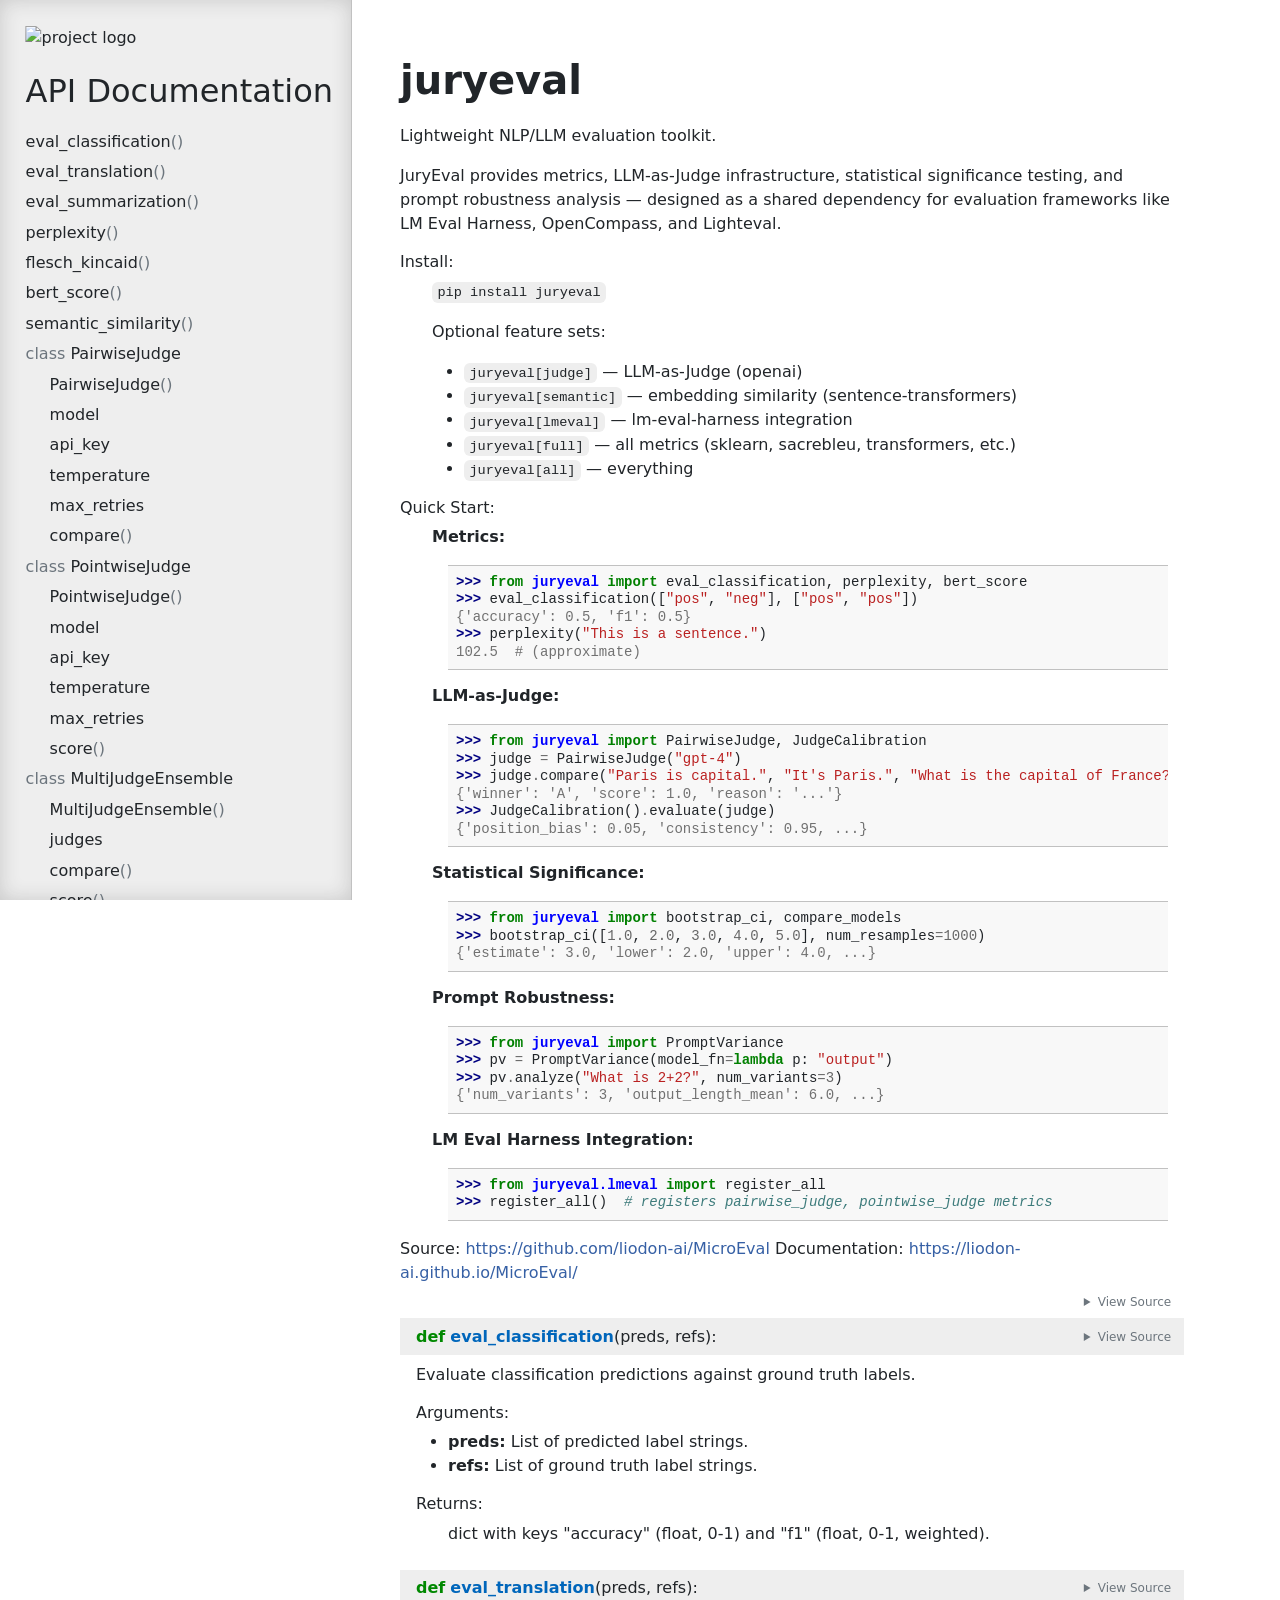
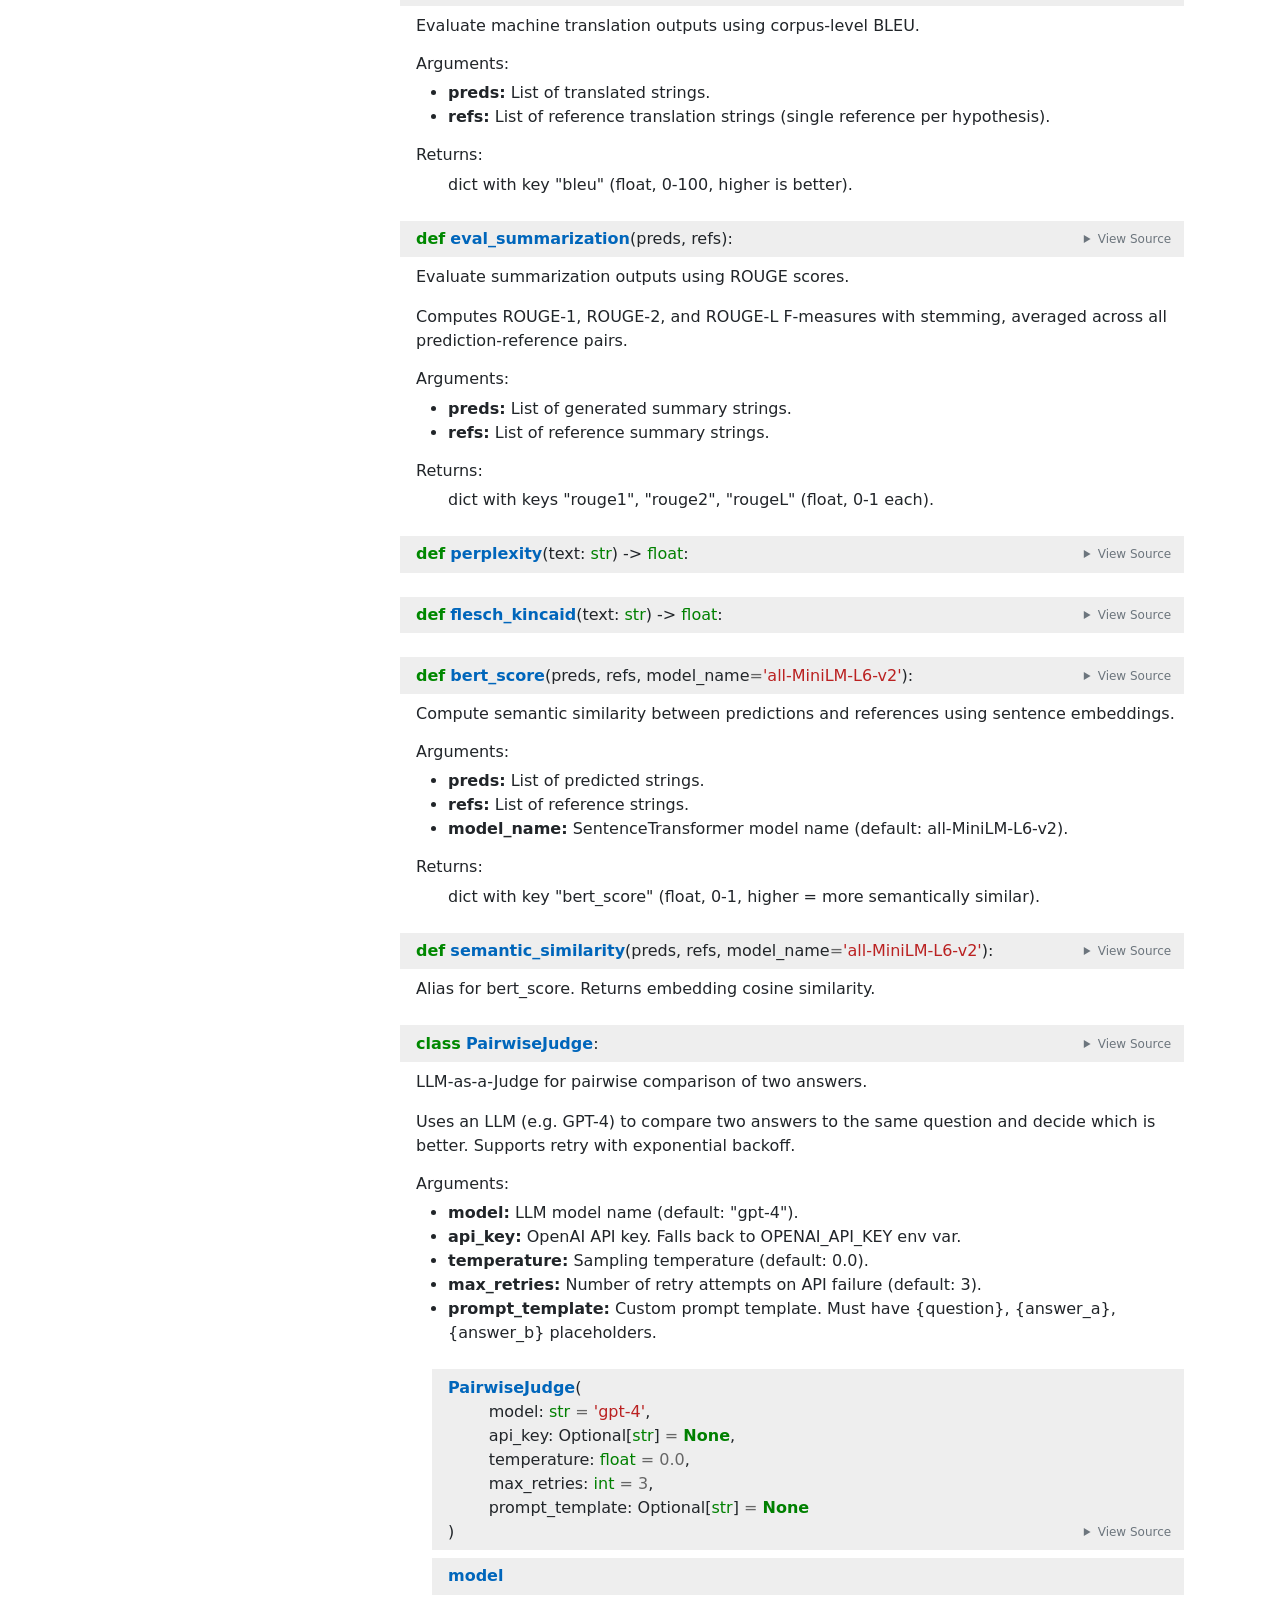
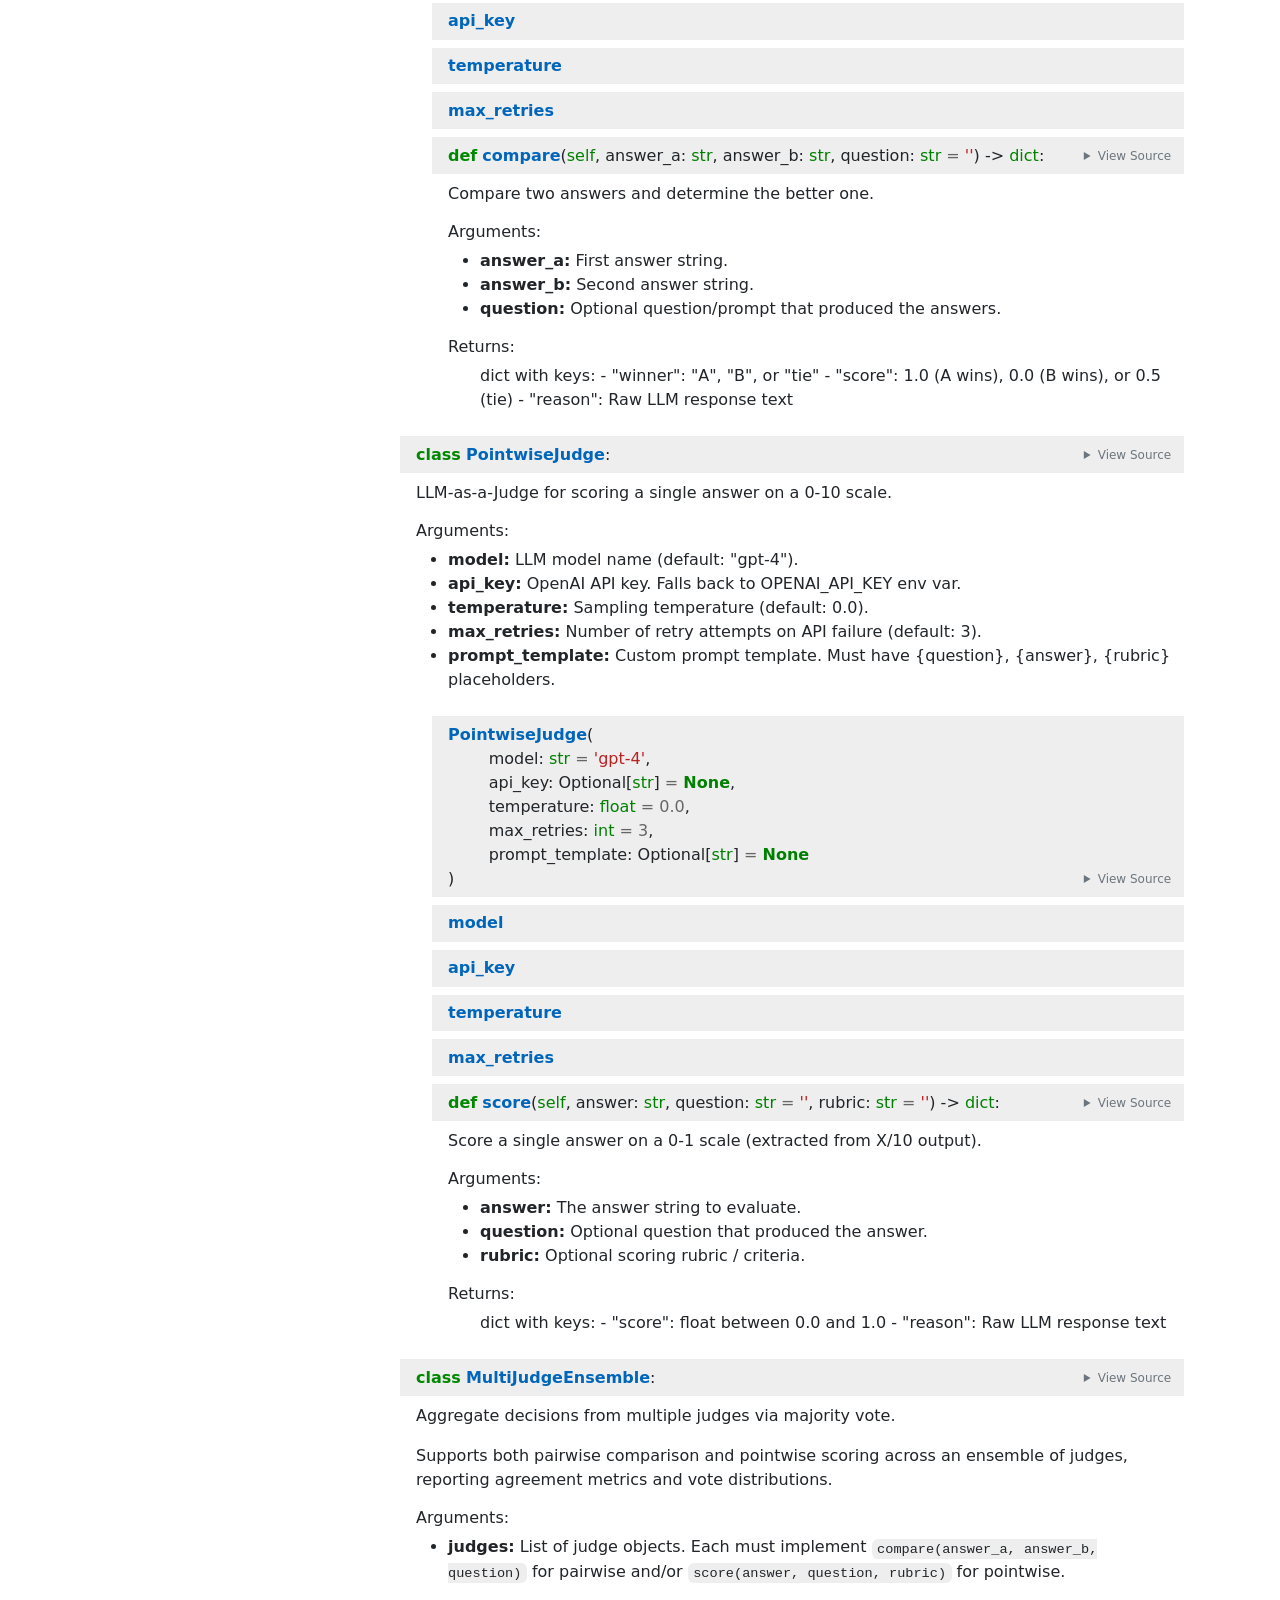
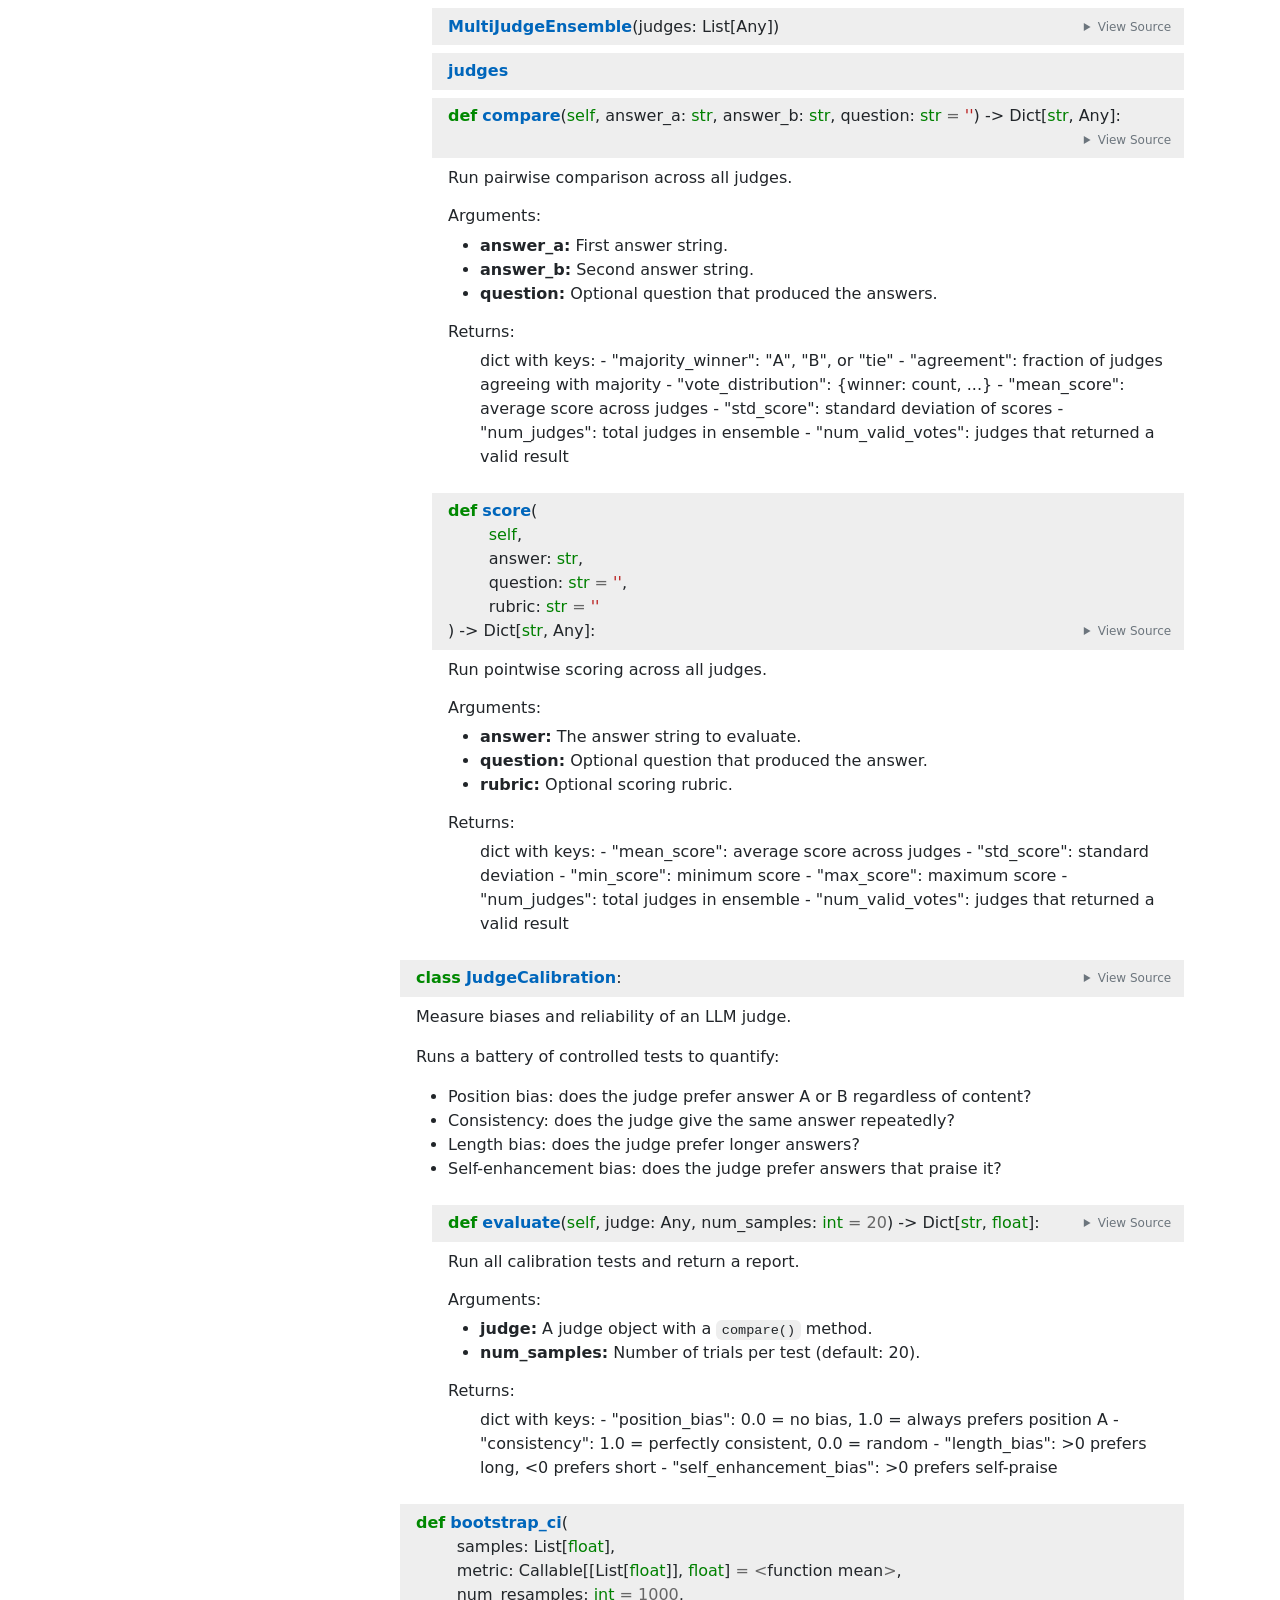
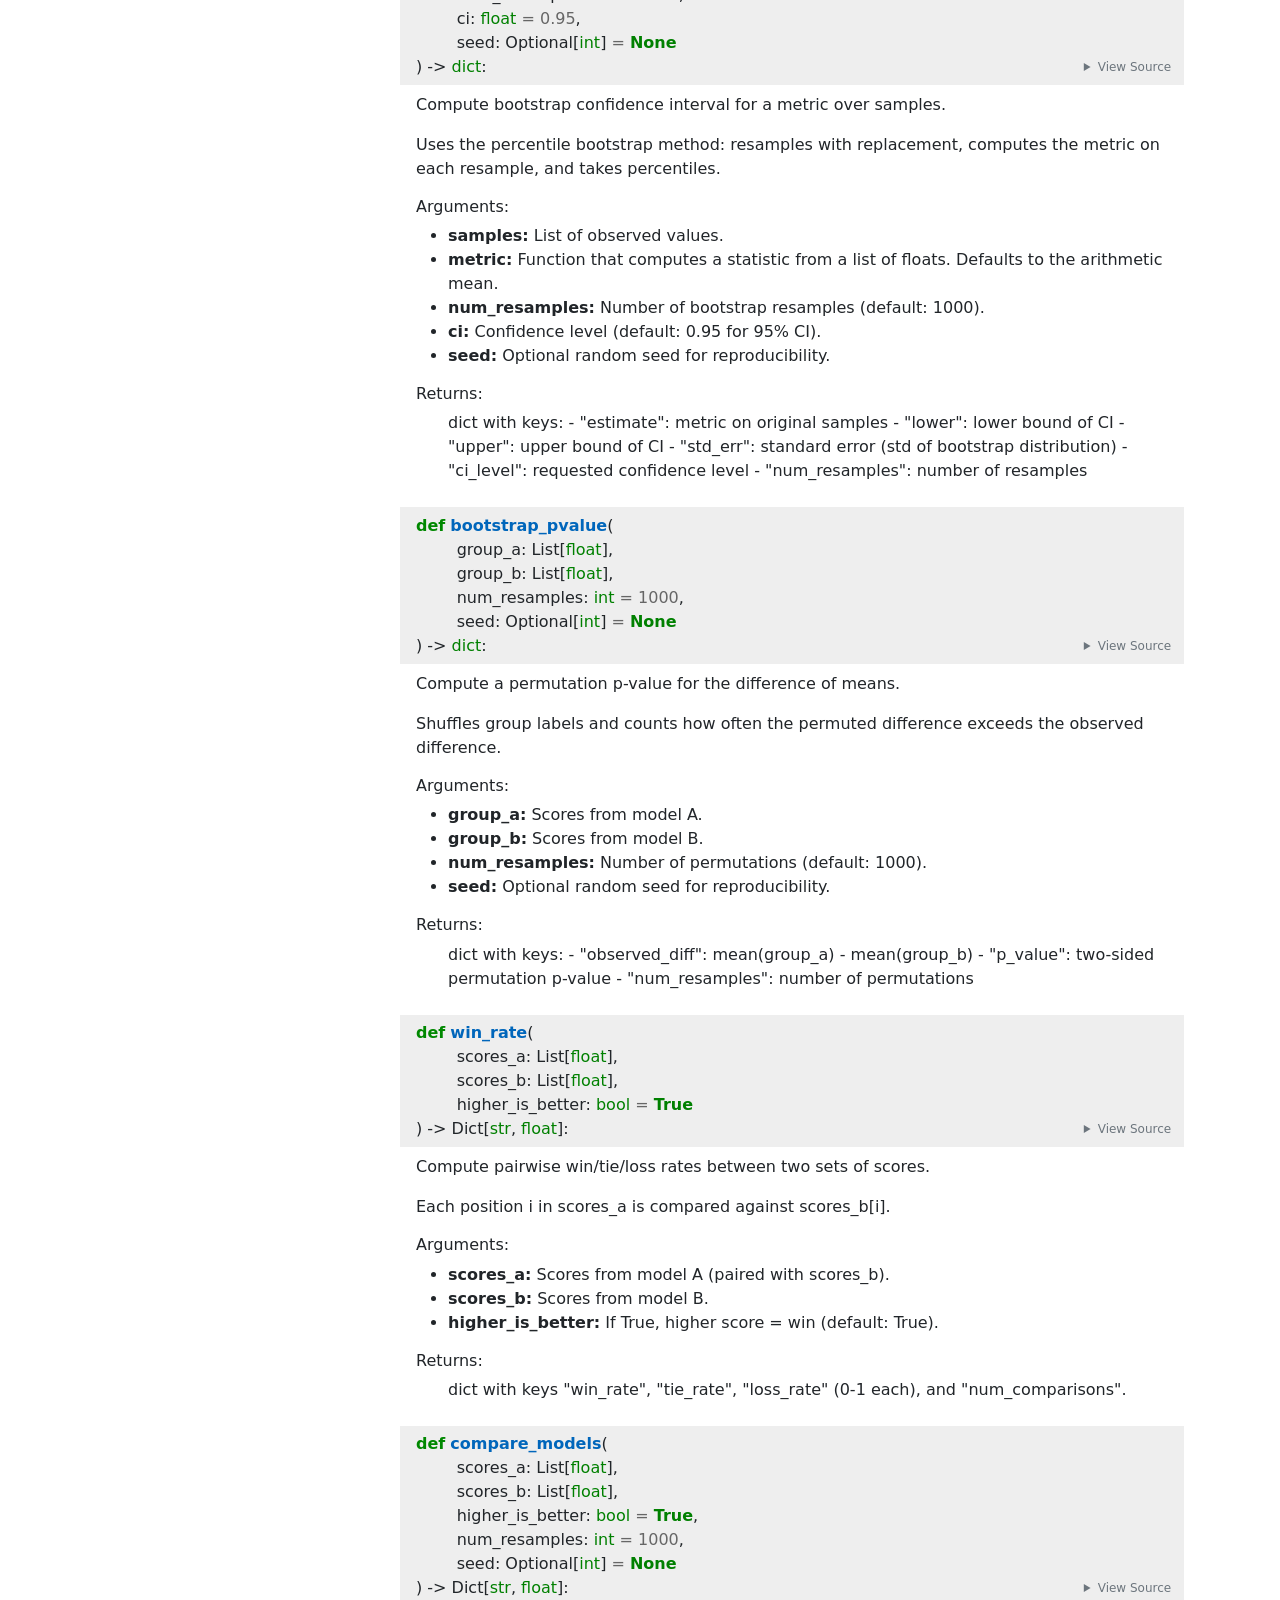
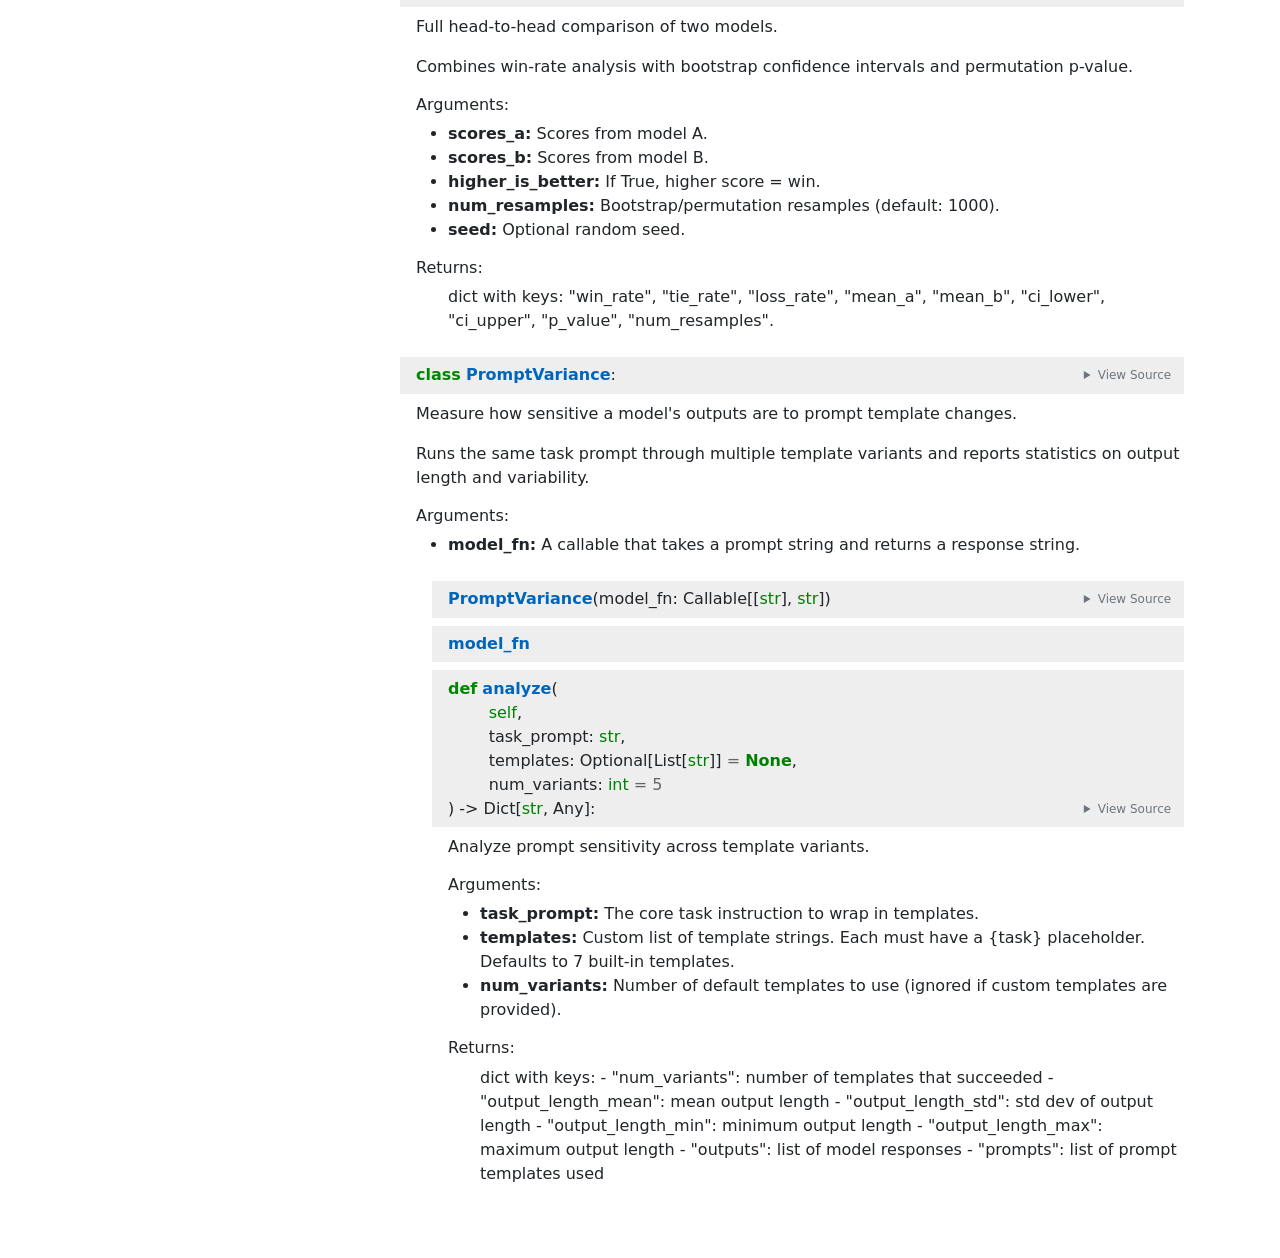
==== docs/juryeval.html @ 833855db "Update juryeval.html" ====
<!doctype html>
<html lang="en">
<head>
    <meta charset="utf-8">
    <meta name="viewport" content="width=device-width, initial-scale=1">
    <meta name="generator" content="pdoc 16.0.0"/>
    <title>juryeval API documentation</title>

    <style>/*! * Bootstrap Reboot v5.0.0 (https://getbootstrap.com/) * Copyright 2011-2021 The Bootstrap Authors * Copyright 2011-2021 Twitter, Inc. * Licensed under MIT (https://github.com/twbs/bootstrap/blob/main/LICENSE) * Forked from Normalize.css, licensed MIT (https://github.com/necolas/normalize.css/blob/master/LICENSE.md) */*,::after,::before{box-sizing:border-box}@media (prefers-reduced-motion:no-preference){:root{scroll-behavior:smooth}}body{margin:0;font-family:system-ui,-apple-system,"Segoe UI",Roboto,"Helvetica Neue",Arial,"Noto Sans","Liberation Sans",sans-serif,"Apple Color Emoji","Segoe UI Emoji","Segoe UI Symbol","Noto Color Emoji";font-size:1rem;font-weight:400;line-height:1.5;color:#212529;background-color:#fff;-webkit-text-size-adjust:100%;-webkit-tap-highlight-color:transparent}hr{margin:1rem 0;color:inherit;background-color:currentColor;border:0;opacity:.25}hr:not([size]){height:1px}h1,h2,h3,h4,h5,h6{margin-top:0;margin-bottom:.5rem;font-weight:500;line-height:1.2}h1{font-size:calc(1.375rem + 1.5vw)}@media (min-width:1200px){h1{font-size:2.5rem}}h2{font-size:calc(1.325rem + .9vw)}@media (min-width:1200px){h2{font-size:2rem}}h3{font-size:calc(1.3rem + .6vw)}@media (min-width:1200px){h3{font-size:1.75rem}}h4{font-size:calc(1.275rem + .3vw)}@media (min-width:1200px){h4{font-size:1.5rem}}h5{font-size:1.25rem}h6{font-size:1rem}p{margin-top:0;margin-bottom:1rem}abbr[data-bs-original-title],abbr[title]{-webkit-text-decoration:underline dotted;text-decoration:underline dotted;cursor:help;-webkit-text-decoration-skip-ink:none;text-decoration-skip-ink:none}address{margin-bottom:1rem;font-style:normal;line-height:inherit}ol,ul{padding-left:2rem}dl,ol,ul{margin-top:0;margin-bottom:1rem}ol ol,ol ul,ul ol,ul ul{margin-bottom:0}dt{font-weight:700}dd{margin-bottom:.5rem;margin-left:0}blockquote{margin:0 0 1rem}b,strong{font-weight:bolder}small{font-size:.875em}mark{padding:.2em;background-color:#fcf8e3}sub,sup{position:relative;font-size:.75em;line-height:0;vertical-align:baseline}sub{bottom:-.25em}sup{top:-.5em}a{color:#0d6efd;text-decoration:underline}a:hover{color:#0a58ca}a:not([href]):not([class]),a:not([href]):not([class]):hover{color:inherit;text-decoration:none}code,kbd,pre,samp{font-family:SFMono-Regular,Menlo,Monaco,Consolas,"Liberation Mono","Courier New",monospace;font-size:1em;direction:ltr;unicode-bidi:bidi-override}pre{display:block;margin-top:0;margin-bottom:1rem;overflow:auto;font-size:.875em}pre code{font-size:inherit;color:inherit;word-break:normal}code{font-size:.875em;color:#d63384;word-wrap:break-word}a>code{color:inherit}kbd{padding:.2rem .4rem;font-size:.875em;color:#fff;background-color:#212529;border-radius:.2rem}kbd kbd{padding:0;font-size:1em;font-weight:700}figure{margin:0 0 1rem}img,svg{vertical-align:middle}table{caption-side:bottom;border-collapse:collapse}caption{padding-top:.5rem;padding-bottom:.5rem;color:#6c757d;text-align:left}th{text-align:inherit;text-align:-webkit-match-parent}tbody,td,tfoot,th,thead,tr{border-color:inherit;border-style:solid;border-width:0}label{display:inline-block}button{border-radius:0}button:focus:not(:focus-visible){outline:0}button,input,optgroup,select,textarea{margin:0;font-family:inherit;font-size:inherit;line-height:inherit}button,select{text-transform:none}[role=button]{cursor:pointer}select{word-wrap:normal}select:disabled{opacity:1}[list]::-webkit-calendar-picker-indicator{display:none}[type=button],[type=reset],[type=submit],button{-webkit-appearance:button}[type=button]:not(:disabled),[type=reset]:not(:disabled),[type=submit]:not(:disabled),button:not(:disabled){cursor:pointer}::-moz-focus-inner{padding:0;border-style:none}textarea{resize:vertical}fieldset{min-width:0;padding:0;margin:0;border:0}legend{float:left;width:100%;padding:0;margin-bottom:.5rem;font-size:calc(1.275rem + .3vw);line-height:inherit}@media (min-width:1200px){legend{font-size:1.5rem}}legend+*{clear:left}::-webkit-datetime-edit-day-field,::-webkit-datetime-edit-fields-wrapper,::-webkit-datetime-edit-hour-field,::-webkit-datetime-edit-minute,::-webkit-datetime-edit-month-field,::-webkit-datetime-edit-text,::-webkit-datetime-edit-year-field{padding:0}::-webkit-inner-spin-button{height:auto}[type=search]{outline-offset:-2px;-webkit-appearance:textfield}::-webkit-search-decoration{-webkit-appearance:none}::-webkit-color-swatch-wrapper{padding:0}::file-selector-button{font:inherit}::-webkit-file-upload-button{font:inherit;-webkit-appearance:button}output{display:inline-block}iframe{border:0}summary{display:list-item;cursor:pointer}progress{vertical-align:baseline}[hidden]{display:none!important}</style>
    <style>/*! syntax-highlighting.css */pre{line-height:125%;}span.linenos{color:inherit; background-color:transparent; padding-left:5px; padding-right:20px;}.pdoc-code .hll{background-color:#ffffcc}.pdoc-code{background:#f8f8f8;}.pdoc-code .c{color:#3D7B7B; font-style:italic}.pdoc-code .err{border:1px solid #FF0000}.pdoc-code .k{color:#008000; font-weight:bold}.pdoc-code .o{color:#666666}.pdoc-code .ch{color:#3D7B7B; font-style:italic}.pdoc-code .cm{color:#3D7B7B; font-style:italic}.pdoc-code .cp{color:#9C6500}.pdoc-code .cpf{color:#3D7B7B; font-style:italic}.pdoc-code .c1{color:#3D7B7B; font-style:italic}.pdoc-code .cs{color:#3D7B7B; font-style:italic}.pdoc-code .gd{color:#A00000}.pdoc-code .ge{font-style:italic}.pdoc-code .gr{color:#E40000}.pdoc-code .gh{color:#000080; font-weight:bold}.pdoc-code .gi{color:#008400}.pdoc-code .go{color:#717171}.pdoc-code .gp{color:#000080; font-weight:bold}.pdoc-code .gs{font-weight:bold}.pdoc-code .gu{color:#800080; font-weight:bold}.pdoc-code .gt{color:#0044DD}.pdoc-code .kc{color:#008000; font-weight:bold}.pdoc-code .kd{color:#008000; font-weight:bold}.pdoc-code .kn{color:#008000; font-weight:bold}.pdoc-code .kp{color:#008000}.pdoc-code .kr{color:#008000; font-weight:bold}.pdoc-code .kt{color:#B00040}.pdoc-code .m{color:#666666}.pdoc-code .s{color:#BA2121}.pdoc-code .na{color:#687822}.pdoc-code .nb{color:#008000}.pdoc-code .nc{color:#0000FF; font-weight:bold}.pdoc-code .no{color:#880000}.pdoc-code .nd{color:#AA22FF}.pdoc-code .ni{color:#717171; font-weight:bold}.pdoc-code .ne{color:#CB3F38; font-weight:bold}.pdoc-code .nf{color:#0000FF}.pdoc-code .nl{color:#767600}.pdoc-code .nn{color:#0000FF; font-weight:bold}.pdoc-code .nt{color:#008000; font-weight:bold}.pdoc-code .nv{color:#19177C}.pdoc-code .ow{color:#AA22FF; font-weight:bold}.pdoc-code .w{color:#bbbbbb}.pdoc-code .mb{color:#666666}.pdoc-code .mf{color:#666666}.pdoc-code .mh{color:#666666}.pdoc-code .mi{color:#666666}.pdoc-code .mo{color:#666666}.pdoc-code .sa{color:#BA2121}.pdoc-code .sb{color:#BA2121}.pdoc-code .sc{color:#BA2121}.pdoc-code .dl{color:#BA2121}.pdoc-code .sd{color:#BA2121; font-style:italic}.pdoc-code .s2{color:#BA2121}.pdoc-code .se{color:#AA5D1F; font-weight:bold}.pdoc-code .sh{color:#BA2121}.pdoc-code .si{color:#A45A77; font-weight:bold}.pdoc-code .sx{color:#008000}.pdoc-code .sr{color:#A45A77}.pdoc-code .s1{color:#BA2121}.pdoc-code .ss{color:#19177C}.pdoc-code .bp{color:#008000}.pdoc-code .fm{color:#0000FF}.pdoc-code .vc{color:#19177C}.pdoc-code .vg{color:#19177C}.pdoc-code .vi{color:#19177C}.pdoc-code .vm{color:#19177C}.pdoc-code .il{color:#666666}</style>
    <style>/*! theme.css */:root{--pdoc-background:#fff;}.pdoc{--text:#212529;--muted:#6c757d;--link:#3660a5;--link-hover:#1659c5;--code:#f8f8f8;--active:#fff598;--accent:#eee;--accent2:#c1c1c1;--nav-hover:rgba(255, 255, 255, 0.5);--name:#0066BB;--def:#008800;--annotation:#007020;}</style>
    <style>/*! layout.css */html, body{width:100%;height:100%;}html, main{scroll-behavior:smooth;}body{background-color:var(--pdoc-background);}@media (max-width:769px){#navtoggle{cursor:pointer;position:absolute;width:50px;height:40px;top:1rem;right:1rem;border-color:var(--text);color:var(--text);display:flex;opacity:0.8;z-index:999;}#navtoggle:hover{opacity:1;}#togglestate + div{display:none;}#togglestate:checked + div{display:inherit;}main, header{padding:2rem 3vw;}header + main{margin-top:-3rem;}.git-button{display:none !important;}nav input[type="search"]{max-width:77%;}nav input[type="search"]:first-child{margin-top:-6px;}nav input[type="search"]:valid ~ *{display:none !important;}}@media (min-width:770px){:root{--sidebar-width:clamp(12.5rem, 28vw, 22rem);}nav{position:fixed;overflow:auto;height:100vh;width:var(--sidebar-width);}main, header{padding:3rem 2rem 3rem calc(var(--sidebar-width) + 3rem);width:calc(54rem + var(--sidebar-width));max-width:100%;}header + main{margin-top:-4rem;}#navtoggle{display:none;}}#togglestate{position:absolute;height:0;opacity:0;}nav.pdoc{--pad:clamp(0.5rem, 2vw, 1.75rem);--indent:1.5rem;background-color:var(--accent);border-right:1px solid var(--accent2);box-shadow:0 0 20px rgba(50, 50, 50, .2) inset;padding:0 0 0 var(--pad);overflow-wrap:anywhere;scrollbar-width:thin; scrollbar-color:var(--accent2) transparent; z-index:1}nav.pdoc::-webkit-scrollbar{width:.4rem; }nav.pdoc::-webkit-scrollbar-thumb{background-color:var(--accent2); }nav.pdoc > div{padding:var(--pad) 0;}nav.pdoc .module-list-button{display:inline-flex;align-items:center;color:var(--text);border-color:var(--muted);margin-bottom:1rem;}nav.pdoc .module-list-button:hover{border-color:var(--text);}nav.pdoc input[type=search]{display:block;outline-offset:0;width:calc(100% - var(--pad));}nav.pdoc .logo{max-width:calc(100% - var(--pad));max-height:35vh;display:block;margin:0 auto 1rem;transform:translate(calc(-.5 * var(--pad)), 0);}nav.pdoc ul{list-style:none;padding-left:0;}nav.pdoc > div > ul{margin-left:calc(0px - var(--pad));}nav.pdoc li a{padding:.2rem 0 .2rem calc(var(--pad) + var(--indent));}nav.pdoc > div > ul > li > a{padding-left:var(--pad);}nav.pdoc li{transition:all 100ms;}nav.pdoc li:hover{background-color:var(--nav-hover);}nav.pdoc a, nav.pdoc a:hover{color:var(--text);}nav.pdoc a{display:block;}nav.pdoc > h2:first-of-type{margin-top:1.5rem;}nav.pdoc .class:before{content:"class ";color:var(--muted);}nav.pdoc .function:after{content:"()";color:var(--muted);}nav.pdoc footer:before{content:"";display:block;width:calc(100% - var(--pad));border-top:solid var(--accent2) 1px;margin-top:1.5rem;padding-top:.5rem;}nav.pdoc footer{font-size:small;}</style>
    <style>/*! content.css */.pdoc{color:var(--text);box-sizing:border-box;line-height:1.5;background:none;}.pdoc .pdoc-button{cursor:pointer;display:inline-block;border:solid black 1px;border-radius:2px;font-size:.75rem;padding:calc(0.5em - 1px) 1em;transition:100ms all;}.pdoc .alert{padding:1rem 1rem 1rem calc(1.5rem + 24px);border:1px solid transparent;border-radius:.25rem;background-repeat:no-repeat;background-position:.75rem center;margin-bottom:1rem;}.pdoc .alert > em{display:none;}.pdoc .alert > *:last-child{margin-bottom:0;}.pdoc .alert.note{color:#084298;background-color:#cfe2ff;border-color:#b6d4fe;background-image:url("data:image/svg+xml,%3Csvg%20xmlns%3D%22http%3A//www.w3.org/2000/svg%22%20width%3D%2224%22%20height%3D%2224%22%20fill%3D%22%23084298%22%20viewBox%3D%220%200%2016%2016%22%3E%3Cpath%20d%3D%22M8%2016A8%208%200%201%200%208%200a8%208%200%200%200%200%2016zm.93-9.412-1%204.705c-.07.34.029.533.304.533.194%200%20.487-.07.686-.246l-.088.416c-.287.346-.92.598-1.465.598-.703%200-1.002-.422-.808-1.319l.738-3.468c.064-.293.006-.399-.287-.47l-.451-.081.082-.381%202.29-.287zM8%205.5a1%201%200%201%201%200-2%201%201%200%200%201%200%202z%22/%3E%3C/svg%3E");}.pdoc .alert.tip{color:#0a3622;background-color:#d1e7dd;border-color:#a3cfbb;background-image:url("data:image/svg+xml,%3Csvg%20xmlns%3D%22http%3A//www.w3.org/2000/svg%22%20width%3D%2224%22%20height%3D%2224%22%20fill%3D%22%230a3622%22%20viewBox%3D%220%200%2016%2016%22%3E%3Cpath%20d%3D%22M2%206a6%206%200%201%201%2010.174%204.31c-.203.196-.359.4-.453.619l-.762%201.769A.5.5%200%200%201%2010.5%2013a.5.5%200%200%201%200%201%20.5.5%200%200%201%200%201l-.224.447a1%201%200%200%201-.894.553H6.618a1%201%200%200%201-.894-.553L5.5%2015a.5.5%200%200%201%200-1%20.5.5%200%200%201%200-1%20.5.5%200%200%201-.46-.302l-.761-1.77a2%202%200%200%200-.453-.618A5.98%205.98%200%200%201%202%206m6-5a5%205%200%200%200-3.479%208.592c.263.254.514.564.676.941L5.83%2012h4.342l.632-1.467c.162-.377.413-.687.676-.941A5%205%200%200%200%208%201%22/%3E%3C/svg%3E");}.pdoc .alert.important{color:#055160;background-color:#cff4fc;border-color:#9eeaf9;background-image:url("data:image/svg+xml,%3Csvg%20xmlns%3D%22http%3A//www.w3.org/2000/svg%22%20width%3D%2224%22%20height%3D%2224%22%20fill%3D%22%23055160%22%20viewBox%3D%220%200%2016%2016%22%3E%3Cpath%20d%3D%22M2%200a2%202%200%200%200-2%202v12a2%202%200%200%200%202%202h12a2%202%200%200%200%202-2V2a2%202%200%200%200-2-2zm6%204c.535%200%20.954.462.9.995l-.35%203.507a.552.552%200%200%201-1.1%200L7.1%204.995A.905.905%200%200%201%208%204m.002%206a1%201%200%201%201%200%202%201%201%200%200%201%200-2%22/%3E%3C/svg%3E");}.pdoc .alert.warning{color:#664d03;background-color:#fff3cd;border-color:#ffecb5;background-image:url("data:image/svg+xml,%3Csvg%20xmlns%3D%22http%3A//www.w3.org/2000/svg%22%20width%3D%2224%22%20height%3D%2224%22%20fill%3D%22%23664d03%22%20viewBox%3D%220%200%2016%2016%22%3E%3Cpath%20d%3D%22M8.982%201.566a1.13%201.13%200%200%200-1.96%200L.165%2013.233c-.457.778.091%201.767.98%201.767h13.713c.889%200%201.438-.99.98-1.767L8.982%201.566zM8%205c.535%200%20.954.462.9.995l-.35%203.507a.552.552%200%200%201-1.1%200L7.1%205.995A.905.905%200%200%201%208%205zm.002%206a1%201%200%201%201%200%202%201%201%200%200%201%200-2z%22/%3E%3C/svg%3E");}.pdoc .alert.caution{color:#842029;background-color:#f8d7da;border-color:#f5c2c7;background-image:url("data:image/svg+xml,%3Csvg%20xmlns%3D%22http%3A//www.w3.org/2000/svg%22%20width%3D%2224%22%20height%3D%2224%22%20fill%3D%22%23842029%22%20viewBox%3D%220%200%2016%2016%22%3E%3Cpath%20d%3D%22M11.46.146A.5.5%200%200%200%2011.107%200H4.893a.5.5%200%200%200-.353.146L.146%204.54A.5.5%200%200%200%200%204.893v6.214a.5.5%200%200%200%20.146.353l4.394%204.394a.5.5%200%200%200%20.353.146h6.214a.5.5%200%200%200%20.353-.146l4.394-4.394a.5.5%200%200%200%20.146-.353V4.893a.5.5%200%200%200-.146-.353zM8%204c.535%200%20.954.462.9.995l-.35%203.507a.552.552%200%200%201-1.1%200L7.1%204.995A.905.905%200%200%201%208%204m.002%206a1%201%200%201%201%200%202%201%201%200%200%201%200-2%22/%3E%3C/svg%3E");}.pdoc .alert.danger{color:#842029;background-color:#f8d7da;border-color:#f5c2c7;background-image:url("data:image/svg+xml,%3Csvg%20xmlns%3D%22http%3A//www.w3.org/2000/svg%22%20width%3D%2224%22%20height%3D%2224%22%20fill%3D%22%23842029%22%20viewBox%3D%220%200%2016%2016%22%3E%3Cpath%20d%3D%22M5.52.359A.5.5%200%200%201%206%200h4a.5.5%200%200%201%20.474.658L8.694%206H12.5a.5.5%200%200%201%20.395.807l-7%209a.5.5%200%200%201-.873-.454L6.823%209.5H3.5a.5.5%200%200%201-.48-.641l2.5-8.5z%22/%3E%3C/svg%3E");}.pdoc .visually-hidden{position:absolute !important;width:1px !important;height:1px !important;padding:0 !important;margin:-1px !important;overflow:hidden !important;clip:rect(0, 0, 0, 0) !important;white-space:nowrap !important;border:0 !important;}.pdoc h1, .pdoc h2, .pdoc h3{font-weight:300;margin:.3em 0;padding:.2em 0;}.pdoc > section:not(.module-info) h1{font-size:1.5rem;font-weight:500;}.pdoc > section:not(.module-info) h2{font-size:1.4rem;font-weight:500;}.pdoc > section:not(.module-info) h3{font-size:1.3rem;font-weight:500;}.pdoc > section:not(.module-info) h4{font-size:1.2rem;}.pdoc > section:not(.module-info) h5{font-size:1.1rem;}.pdoc a{text-decoration:none;color:var(--link);}.pdoc a:hover{color:var(--link-hover);}.pdoc blockquote{margin-left:2rem;}.pdoc pre{border-top:1px solid var(--accent2);border-bottom:1px solid var(--accent2);margin-top:0;margin-bottom:1em;padding:.5rem 0 .5rem .5rem;overflow-x:auto;background-color:var(--code);}.pdoc code{color:var(--text);padding:.2em .4em;margin:0;font-size:85%;background-color:var(--accent);border-radius:6px;}.pdoc a > code{color:inherit;}.pdoc pre > code{display:inline-block;font-size:inherit;background:none;border:none;padding:0;}.pdoc > section:not(.module-info){margin-bottom:1.5rem;}.pdoc .modulename{margin-top:0;font-weight:bold;}.pdoc .modulename a{color:var(--link);transition:100ms all;}.pdoc .git-button{float:right;border:solid var(--link) 1px;}.pdoc .git-button:hover{background-color:var(--link);color:var(--pdoc-background);}.view-source-toggle-state,.view-source-toggle-state ~ .pdoc-code{display:none;}.view-source-toggle-state:checked ~ .pdoc-code{display:block;}.view-source-button{display:inline-block;float:right;font-size:.75rem;line-height:1.5rem;color:var(--muted);padding:0 .4rem 0 1.3rem;cursor:pointer;text-indent:-2px;}.view-source-button > span{visibility:hidden;}.module-info .view-source-button{float:none;display:flex;justify-content:flex-end;margin:-1.2rem .4rem -.2rem 0;}.view-source-button::before{position:absolute;content:"View Source";display:list-item;list-style-type:disclosure-closed;}.view-source-toggle-state:checked ~ .attr .view-source-button::before,.view-source-toggle-state:checked ~ .view-source-button::before{list-style-type:disclosure-open;}.pdoc .docstring{margin-bottom:1.5rem;}.pdoc section:not(.module-info) .docstring{margin-left:clamp(0rem, 5vw - 2rem, 1rem);}.pdoc .docstring .pdoc-code{margin-left:1em;margin-right:1em;}.pdoc h1:target,.pdoc h2:target,.pdoc h3:target,.pdoc h4:target,.pdoc h5:target,.pdoc h6:target,.pdoc .pdoc-code > pre > span:target{background-color:var(--active);box-shadow:-1rem 0 0 0 var(--active);}.pdoc .pdoc-code > pre > span:target{display:block;}.pdoc div:target > .attr,.pdoc section:target > .attr,.pdoc dd:target > a{background-color:var(--active);}.pdoc *{scroll-margin:2rem;}.pdoc .pdoc-code .linenos{user-select:none;}.pdoc .attr:hover{filter:contrast(0.95);}.pdoc section, .pdoc .classattr{position:relative;}.pdoc .headerlink{--width:clamp(1rem, 3vw, 2rem);position:absolute;top:0;left:calc(0rem - var(--width));transition:all 100ms ease-in-out;opacity:0;}.pdoc .headerlink::before{content:"#";display:block;text-align:center;width:var(--width);height:2.3rem;line-height:2.3rem;font-size:1.5rem;}.pdoc .attr:hover ~ .headerlink,.pdoc *:target > .headerlink,.pdoc .headerlink:hover{opacity:1;}.pdoc .attr{display:block;margin:.5rem 0 .5rem;padding:.4rem .4rem .4rem 1rem;background-color:var(--accent);overflow-x:auto;}.pdoc .classattr{margin-left:2rem;}.pdoc .decorator-deprecated{color:#842029;}.pdoc .decorator-deprecated ~ span{filter:grayscale(1) opacity(0.8);}.pdoc .name{color:var(--name);font-weight:bold;}.pdoc .def{color:var(--def);font-weight:bold;}.pdoc .signature{background-color:transparent;}.pdoc .param, .pdoc .return-annotation{white-space:pre;}.pdoc .signature.multiline .param{display:block;}.pdoc .signature.condensed .param{display:inline-block;}.pdoc .annotation{color:var(--annotation);}.pdoc .view-value-toggle-state,.pdoc .view-value-toggle-state ~ .default_value{display:none;}.pdoc .view-value-toggle-state:checked ~ .default_value{display:inherit;}.pdoc .view-value-button{font-size:.5rem;vertical-align:middle;border-style:dashed;margin-top:-0.1rem;}.pdoc .view-value-button:hover{background:white;}.pdoc .view-value-button::before{content:"show";text-align:center;width:2.2em;display:inline-block;}.pdoc .view-value-toggle-state:checked ~ .view-value-button::before{content:"hide";}.pdoc .inherited{margin-left:2rem;}.pdoc .inherited dt{font-weight:700;}.pdoc .inherited dt, .pdoc .inherited dd{display:inline;margin-left:0;margin-bottom:.5rem;}.pdoc .inherited dd:not(:last-child):after{content:", ";}.pdoc .inherited .class:before{content:"class ";}.pdoc .inherited .function a:after{content:"()";}.pdoc .search-result .docstring{overflow:auto;max-height:25vh;}.pdoc .search-result.focused > .attr{background-color:var(--active);}.pdoc .attribution{margin-top:2rem;display:block;opacity:0.5;transition:all 200ms;filter:grayscale(100%);}.pdoc .attribution:hover{opacity:1;filter:grayscale(0%);}.pdoc .attribution img{margin-left:5px;height:27px;vertical-align:bottom;width:50px;transition:all 200ms;}.pdoc table{display:block;width:max-content;max-width:100%;overflow:auto;margin-bottom:1rem;}.pdoc table th{font-weight:600;}.pdoc table th, .pdoc table td{padding:6px 13px;border:1px solid var(--accent2);}</style>
    <style>/*! custom.css */</style></head>
<body>
    <nav class="pdoc">
        <label id="navtoggle" for="togglestate" class="pdoc-button"><svg xmlns='http://www.w3.org/2000/svg' viewBox='0 0 30 30'><path stroke-linecap='round' stroke="currentColor" stroke-miterlimit='10' stroke-width='2' d='M4 7h22M4 15h22M4 23h22'/></svg></label>
        <input id="togglestate" type="checkbox" aria-hidden="true" tabindex="-1">
        <div>
<a href="https://github.com/pydev42/juryeval">            <img src="docs/logo.svg" class="logo" alt="project logo"/>
</a>



            <h2>API Documentation</h2>
                <ul class="memberlist">
            <li>
                    <a class="function" href="#eval_classification">eval_classification</a>
            </li>
            <li>
                    <a class="function" href="#eval_translation">eval_translation</a>
            </li>
            <li>
                    <a class="function" href="#eval_summarization">eval_summarization</a>
            </li>
            <li>
                    <a class="function" href="#perplexity">perplexity</a>
            </li>
            <li>
                    <a class="function" href="#flesch_kincaid">flesch_kincaid</a>
            </li>
            <li>
                    <a class="function" href="#bert_score">bert_score</a>
            </li>
            <li>
                    <a class="function" href="#semantic_similarity">semantic_similarity</a>
            </li>
            <li>
                    <a class="class" href="#PairwiseJudge">PairwiseJudge</a>
                            <ul class="memberlist">
                        <li>
                                <a class="function" href="#PairwiseJudge.__init__">PairwiseJudge</a>
                        </li>
                        <li>
                                <a class="variable" href="#PairwiseJudge.model">model</a>
                        </li>
                        <li>
                                <a class="variable" href="#PairwiseJudge.api_key">api_key</a>
                        </li>
                        <li>
                                <a class="variable" href="#PairwiseJudge.temperature">temperature</a>
                        </li>
                        <li>
                                <a class="variable" href="#PairwiseJudge.max_retries">max_retries</a>
                        </li>
                        <li>
                                <a class="function" href="#PairwiseJudge.compare">compare</a>
                        </li>
                </ul>

            </li>
            <li>
                    <a class="class" href="#PointwiseJudge">PointwiseJudge</a>
                            <ul class="memberlist">
                        <li>
                                <a class="function" href="#PointwiseJudge.__init__">PointwiseJudge</a>
                        </li>
                        <li>
                                <a class="variable" href="#PointwiseJudge.model">model</a>
                        </li>
                        <li>
                                <a class="variable" href="#PointwiseJudge.api_key">api_key</a>
                        </li>
                        <li>
                                <a class="variable" href="#PointwiseJudge.temperature">temperature</a>
                        </li>
                        <li>
                                <a class="variable" href="#PointwiseJudge.max_retries">max_retries</a>
                        </li>
                        <li>
                                <a class="function" href="#PointwiseJudge.score">score</a>
                        </li>
                </ul>

            </li>
            <li>
                    <a class="class" href="#MultiJudgeEnsemble">MultiJudgeEnsemble</a>
                            <ul class="memberlist">
                        <li>
                                <a class="function" href="#MultiJudgeEnsemble.__init__">MultiJudgeEnsemble</a>
                        </li>
                        <li>
                                <a class="variable" href="#MultiJudgeEnsemble.judges">judges</a>
                        </li>
                        <li>
                                <a class="function" href="#MultiJudgeEnsemble.compare">compare</a>
                        </li>
                        <li>
                                <a class="function" href="#MultiJudgeEnsemble.score">score</a>
                        </li>
                </ul>

            </li>
            <li>
                    <a class="class" href="#JudgeCalibration">JudgeCalibration</a>
                            <ul class="memberlist">
                        <li>
                                <a class="function" href="#JudgeCalibration.evaluate">evaluate</a>
                        </li>
                </ul>

            </li>
            <li>
                    <a class="function" href="#bootstrap_ci">bootstrap_ci</a>
            </li>
            <li>
                    <a class="function" href="#bootstrap_pvalue">bootstrap_pvalue</a>
            </li>
            <li>
                    <a class="function" href="#win_rate">win_rate</a>
            </li>
            <li>
                    <a class="function" href="#compare_models">compare_models</a>
            </li>
            <li>
                    <a class="class" href="#PromptVariance">PromptVariance</a>
                            <ul class="memberlist">
                        <li>
                                <a class="function" href="#PromptVariance.__init__">PromptVariance</a>
                        </li>
                        <li>
                                <a class="variable" href="#PromptVariance.model_fn">model_fn</a>
                        </li>
                        <li>
                                <a class="function" href="#PromptVariance.analyze">analyze</a>
                        </li>
                </ul>

            </li>
    </ul>


            <footer>juryeval</footer>

        <a class="attribution" title="pdoc: Python API documentation generator" href="https://pdoc.dev" target="_blank">
            built with <span class="visually-hidden">pdoc</span><img
                alt="pdoc logo"
                src="data:image/svg+xml,%3Csvg%20xmlns%3D%22http%3A//www.w3.org/2000/svg%22%20role%3D%22img%22%20aria-label%3D%22pdoc%20logo%22%20width%3D%22300%22%20height%3D%22160%22%20viewBox%3D%220%200%20150%2080%22%3E%3Ctitle%3Epdoc%3C/title%3E%3Cpath%20d%3D%22M132.316%2048.886c.276-4.679%202.342-6.698%204.409-7.982s4.27-1.165%206.751-1.055c1.586.07%203.044.156%204.222-.482%201.142-.619%202.026-1.932%202.162-3.739.268-3.576-1.929-5.368-5.006-5.551s-7.599.524-10.517%201.606c-4.455%201.652-8.588%206.606-9.552%208.992s-2.342%206.193-1.745%2010.873%202.664%209.221%205.878%2011.79%205.878%203.808%2010.103%204.312%203.444.229%206.062.229%205.006-2.202%204.914-4.909-2.296-5.001-4.501-4.863-3.077.505-5.281.229-7.715-2.064-7.899-9.451z%22%20fill%3D%22%23198754%22/%3E%3Ccircle%20cx%3D%22101.504%22%20cy%3D%2248.943%22%20r%3D%2214.208%22%20fill%3D%22none%22%20stroke%3D%22%23198754%22%20stroke-width%3D%229.354%22/%3E%3Cpath%20d%3D%22M87.81.002c-3.637.065-5.001.454-7.014%201.232s-3.443%201.363-6.3%204.282c-1.723%201.76-3.148%205.019-3.776%207.329-.413%201.521-.316%202.63-.316%202.63l-.195%2034.612c.065%205.774-6.755%208.305-9.612%208.37s-9.678-1.038-9.743-9.408%207.128-9.521%208.362-9.521c1.413-.13%202.526-.021%203.718-.016%202.071.009%204.157-.778%204.092-4.671s-4.157-4.736-4.157-4.736c-6.3-.843-11.43%202.206-11.43%202.206S40.917%2038.15%2041.372%2049.634%2051.568%2068.19%2061.311%2068.125s18.316-7.007%2018.445-17.193l.13-22.772c.046-2.291%202.683-3.644%204.476-4.203.745-.232%201.694-.274%201.694-.274l10.457-.13s4.871-.324%207.729-3.114%204.352-6.294%204.352-6.294.974-3.049.13-4.606-.195-1.233-2.792-3.309-8.573-4.477-8.573-4.477S91.447-.063%2087.81.002zM0%2047.169l.065%2028.417S0%2080.127%204.481%2079.997s5.072-3.866%205.049-4.152l-.113-28.482s1.624-7.656%209.937-7.721%2010.002%206.942%2010.002%208.499-.909%2010.51-9.093%2010.51c-.948%200-2.99-.567-4.145-.272-3.919%201-3.194%204.554-3.194%204.554s.065%205.061%207.404%204.996%2018.575-6.034%2018.575-19.074S26.953%2030.04%2019.549%2029.91%201.234%2035.296%200%2047.169z%22%20fill%3D%22%23198754%22/%3E%3Cg%20transform%3D%22matrix%28.325601%200%200%20.325256%20-10.32669%20-45.802786%29%22%3E%3Ccircle%20cx%3D%22297.554%22%20cy%3D%22172.286%22%20r%3D%2216.5%22%20fill%3D%22%23fff%22/%3E%3Cellipse%20cx%3D%22297.709%22%20cy%3D%22172.642%22%20rx%3D%2211.071%22%20ry%3D%2210.871%22%20fill%3D%22%23105a48%22/%3E%3Ccircle%20cx%3D%22304.104%22%20cy%3D%22167.667%22%20r%3D%224.5%22%20fill%3D%22%23fff%22/%3E%3C/g%3E%3Cpath%20d%3D%22M94.661%2017.032l.893-1.476s.99.714%201.916.925%201.575.114%202.955.114l14.565-.162c1.283-.032%203.085-.762%203.02-3.293s-.373-3.503-.373-3.503l1.283-.487s.52.503.877%201.573.309%201.995.292%202.66-.227%201.541-.227%201.541%201.564-.308%202.359-1.038.823-.779%201.489-1.508.812-.86.812-.86.552-.13.877.26.341.957.065%201.46-1.672%202.206-3.247%203.066-2.76%201.427-3.929%201.768-3.848.73-7.063.714l-10.944-.114s-2.143-.081-3.02-.373-2.241-.973-2.598-1.265z%22%20fill%3D%22%23d36d49%22/%3E%3Cg%20fill%3D%22%23105a48%22%3E%3Cellipse%20cx%3D%2293.052%22%20cy%3D%2243.567%22%20rx%3D%22.869%22%20ry%3D%221.014%22%20transform%3D%22rotate%28341.022%29%22/%3E%3Cellipse%20cx%3D%22104.3%22%20cy%3D%22-16.184%22%20rx%3D%22.865%22%20ry%3D%221.009%22%20transform%3D%22rotate%2814.786%29%22/%3E%3C/g%3E%3C/svg%3E"/>
        </a>
</div>
    </nav>
    <main class="pdoc">
            <section class="module-info">
                    <h1 class="modulename">
juryeval    </h1>

                        <div class="docstring"><p>Lightweight NLP/LLM evaluation toolkit.</p>

<p>JuryEval provides metrics, LLM-as-Judge infrastructure, statistical
significance testing, and prompt robustness analysis — designed as a
shared dependency for evaluation frameworks like LM Eval Harness,
OpenCompass, and Lighteval.</p>

<h6 id="install">Install:</h6>

<blockquote>
  <p><code>pip install juryeval</code></p>
  
  <p>Optional feature sets:</p>
  
  <ul>
  <li><code>juryeval[judge]</code> — LLM-as-Judge (openai)</li>
  <li><code>juryeval[semantic]</code> — embedding similarity (sentence-transformers)</li>
  <li><code>juryeval[lmeval]</code> — lm-eval-harness integration</li>
  <li><code>juryeval[full]</code> — all metrics (sklearn, sacrebleu, transformers, etc.)</li>
  <li><code>juryeval[all]</code> — everything</li>
  </ul>
</blockquote>

<h6 id="quick-start">Quick Start:</h6>

<blockquote>
  <p><strong>Metrics:</strong></p>
  
  <div class="pdoc-code codehilite">
<pre><span></span><code><span class="gp">&gt;&gt;&gt; </span><span class="kn">from</span><span class="w"> </span><span class="nn">juryeval</span><span class="w"> </span><span class="kn">import</span> <span class="n">eval_classification</span><span class="p">,</span> <span class="n">perplexity</span><span class="p">,</span> <span class="n">bert_score</span>
<span class="gp">&gt;&gt;&gt; </span><span class="n">eval_classification</span><span class="p">([</span><span class="s2">&quot;pos&quot;</span><span class="p">,</span> <span class="s2">&quot;neg&quot;</span><span class="p">],</span> <span class="p">[</span><span class="s2">&quot;pos&quot;</span><span class="p">,</span> <span class="s2">&quot;pos&quot;</span><span class="p">])</span>
<span class="go">{&#39;accuracy&#39;: 0.5, &#39;f1&#39;: 0.5}</span>
<span class="gp">&gt;&gt;&gt; </span><span class="n">perplexity</span><span class="p">(</span><span class="s2">&quot;This is a sentence.&quot;</span><span class="p">)</span>
<span class="go">102.5  # (approximate)</span>
</code></pre>
  </div>
  
  <p><strong>LLM-as-Judge:</strong></p>
  
  <div class="pdoc-code codehilite">
<pre><span></span><code><span class="gp">&gt;&gt;&gt; </span><span class="kn">from</span><span class="w"> </span><span class="nn">juryeval</span><span class="w"> </span><span class="kn">import</span> <span class="n">PairwiseJudge</span><span class="p">,</span> <span class="n">JudgeCalibration</span>
<span class="gp">&gt;&gt;&gt; </span><span class="n">judge</span> <span class="o">=</span> <span class="n">PairwiseJudge</span><span class="p">(</span><span class="s2">&quot;gpt-4&quot;</span><span class="p">)</span>
<span class="gp">&gt;&gt;&gt; </span><span class="n">judge</span><span class="o">.</span><span class="n">compare</span><span class="p">(</span><span class="s2">&quot;Paris is capital.&quot;</span><span class="p">,</span> <span class="s2">&quot;It&#39;s Paris.&quot;</span><span class="p">,</span> <span class="s2">&quot;What is the capital of France?&quot;</span><span class="p">)</span>
<span class="go">{&#39;winner&#39;: &#39;A&#39;, &#39;score&#39;: 1.0, &#39;reason&#39;: &#39;...&#39;}</span>
<span class="gp">&gt;&gt;&gt; </span><span class="n">JudgeCalibration</span><span class="p">()</span><span class="o">.</span><span class="n">evaluate</span><span class="p">(</span><span class="n">judge</span><span class="p">)</span>
<span class="go">{&#39;position_bias&#39;: 0.05, &#39;consistency&#39;: 0.95, ...}</span>
</code></pre>
  </div>
  
  <p><strong>Statistical Significance:</strong></p>
  
  <div class="pdoc-code codehilite">
<pre><span></span><code><span class="gp">&gt;&gt;&gt; </span><span class="kn">from</span><span class="w"> </span><span class="nn">juryeval</span><span class="w"> </span><span class="kn">import</span> <span class="n">bootstrap_ci</span><span class="p">,</span> <span class="n">compare_models</span>
<span class="gp">&gt;&gt;&gt; </span><span class="n">bootstrap_ci</span><span class="p">([</span><span class="mf">1.0</span><span class="p">,</span> <span class="mf">2.0</span><span class="p">,</span> <span class="mf">3.0</span><span class="p">,</span> <span class="mf">4.0</span><span class="p">,</span> <span class="mf">5.0</span><span class="p">],</span> <span class="n">num_resamples</span><span class="o">=</span><span class="mi">1000</span><span class="p">)</span>
<span class="go">{&#39;estimate&#39;: 3.0, &#39;lower&#39;: 2.0, &#39;upper&#39;: 4.0, ...}</span>
</code></pre>
  </div>
  
  <p><strong>Prompt Robustness:</strong></p>
  
  <div class="pdoc-code codehilite">
<pre><span></span><code><span class="gp">&gt;&gt;&gt; </span><span class="kn">from</span><span class="w"> </span><span class="nn">juryeval</span><span class="w"> </span><span class="kn">import</span> <span class="n">PromptVariance</span>
<span class="gp">&gt;&gt;&gt; </span><span class="n">pv</span> <span class="o">=</span> <span class="n">PromptVariance</span><span class="p">(</span><span class="n">model_fn</span><span class="o">=</span><span class="k">lambda</span> <span class="n">p</span><span class="p">:</span> <span class="s2">&quot;output&quot;</span><span class="p">)</span>
<span class="gp">&gt;&gt;&gt; </span><span class="n">pv</span><span class="o">.</span><span class="n">analyze</span><span class="p">(</span><span class="s2">&quot;What is 2+2?&quot;</span><span class="p">,</span> <span class="n">num_variants</span><span class="o">=</span><span class="mi">3</span><span class="p">)</span>
<span class="go">{&#39;num_variants&#39;: 3, &#39;output_length_mean&#39;: 6.0, ...}</span>
</code></pre>
  </div>
  
  <p><strong>LM Eval Harness Integration:</strong></p>
  
  <div class="pdoc-code codehilite">
<pre><span></span><code><span class="gp">&gt;&gt;&gt; </span><span class="kn">from</span><span class="w"> </span><span class="nn">juryeval.lmeval</span><span class="w"> </span><span class="kn">import</span> <span class="n">register_all</span>
<span class="gp">&gt;&gt;&gt; </span><span class="n">register_all</span><span class="p">()</span>  <span class="c1"># registers pairwise_judge, pointwise_judge metrics</span>
</code></pre>
  </div>
</blockquote>

<p>Source: <a href="https://github.com/liodon-ai/MicroEval">https://github.com/liodon-ai/MicroEval</a>
Documentation: <a href="https://liodon-ai.github.io/MicroEval/">https://liodon-ai.github.io/MicroEval/</a></p>
</div>

                        <input id="mod-juryeval-view-source" class="view-source-toggle-state" type="checkbox" aria-hidden="true" tabindex="-1">

                        <label class="view-source-button" for="mod-juryeval-view-source"><span>View Source</span></label>

                        <div class="pdoc-code codehilite"><pre><span></span><span id="L-1"><a href="#L-1"><span class="linenos">  1</span></a><span class="sd">&quot;&quot;&quot;Lightweight NLP/LLM evaluation toolkit.</span>
</span><span id="L-2"><a href="#L-2"><span class="linenos">  2</span></a>
</span><span id="L-3"><a href="#L-3"><span class="linenos">  3</span></a><span class="sd">MicroEval provides metrics, LLM-as-Judge infrastructure, statistical</span>
</span><span id="L-4"><a href="#L-4"><span class="linenos">  4</span></a><span class="sd">significance testing, and prompt robustness analysis — designed as a</span>
</span><span id="L-5"><a href="#L-5"><span class="linenos">  5</span></a><span class="sd">shared dependency for evaluation frameworks like LM Eval Harness,</span>
</span><span id="L-6"><a href="#L-6"><span class="linenos">  6</span></a><span class="sd">OpenCompass, and Lighteval.</span>
</span><span id="L-7"><a href="#L-7"><span class="linenos">  7</span></a>
</span><span id="L-8"><a href="#L-8"><span class="linenos">  8</span></a><span class="sd">Install:</span>
</span><span id="L-9"><a href="#L-9"><span class="linenos">  9</span></a><span class="sd">    ``pip install juryeval``</span>
</span><span id="L-10"><a href="#L-10"><span class="linenos"> 10</span></a>
</span><span id="L-11"><a href="#L-11"><span class="linenos"> 11</span></a><span class="sd">    Optional feature sets:</span>
</span><span id="L-12"><a href="#L-12"><span class="linenos"> 12</span></a><span class="sd">    - ``juryeval[judge]`` — LLM-as-Judge (openai)</span>
</span><span id="L-13"><a href="#L-13"><span class="linenos"> 13</span></a><span class="sd">    - ``juryeval[semantic]`` — embedding similarity (sentence-transformers)</span>
</span><span id="L-14"><a href="#L-14"><span class="linenos"> 14</span></a><span class="sd">    - ``juryeval[lmeval]`` — lm-eval-harness integration</span>
</span><span id="L-15"><a href="#L-15"><span class="linenos"> 15</span></a><span class="sd">    - ``juryeval[full]`` — all metrics (sklearn, sacrebleu, transformers, etc.)</span>
</span><span id="L-16"><a href="#L-16"><span class="linenos"> 16</span></a><span class="sd">    - ``juryeval[all]`` — everything</span>
</span><span id="L-17"><a href="#L-17"><span class="linenos"> 17</span></a>
</span><span id="L-18"><a href="#L-18"><span class="linenos"> 18</span></a><span class="sd">Quick Start:</span>
</span><span id="L-19"><a href="#L-19"><span class="linenos"> 19</span></a>
</span><span id="L-20"><a href="#L-20"><span class="linenos"> 20</span></a><span class="sd">    **Metrics:**</span>
</span><span id="L-21"><a href="#L-21"><span class="linenos"> 21</span></a><span class="sd">    &gt;&gt;&gt; from juryeval import eval_classification, perplexity, bert_score</span>
</span><span id="L-22"><a href="#L-22"><span class="linenos"> 22</span></a><span class="sd">    &gt;&gt;&gt; eval_classification([&quot;pos&quot;, &quot;neg&quot;], [&quot;pos&quot;, &quot;pos&quot;])</span>
</span><span id="L-23"><a href="#L-23"><span class="linenos"> 23</span></a><span class="sd">    {&#39;accuracy&#39;: 0.5, &#39;f1&#39;: 0.5}</span>
</span><span id="L-24"><a href="#L-24"><span class="linenos"> 24</span></a><span class="sd">    &gt;&gt;&gt; perplexity(&quot;This is a sentence.&quot;)</span>
</span><span id="L-25"><a href="#L-25"><span class="linenos"> 25</span></a><span class="sd">    102.5  # (approximate)</span>
</span><span id="L-26"><a href="#L-26"><span class="linenos"> 26</span></a>
</span><span id="L-27"><a href="#L-27"><span class="linenos"> 27</span></a><span class="sd">    **LLM-as-Judge:**</span>
</span><span id="L-28"><a href="#L-28"><span class="linenos"> 28</span></a><span class="sd">    &gt;&gt;&gt; from juryeval import PairwiseJudge, JudgeCalibration</span>
</span><span id="L-29"><a href="#L-29"><span class="linenos"> 29</span></a><span class="sd">    &gt;&gt;&gt; judge = PairwiseJudge(&quot;gpt-4&quot;)</span>
</span><span id="L-30"><a href="#L-30"><span class="linenos"> 30</span></a><span class="sd">    &gt;&gt;&gt; judge.compare(&quot;Paris is capital.&quot;, &quot;It&#39;s Paris.&quot;, &quot;What is the capital of France?&quot;)</span>
</span><span id="L-31"><a href="#L-31"><span class="linenos"> 31</span></a><span class="sd">    {&#39;winner&#39;: &#39;A&#39;, &#39;score&#39;: 1.0, &#39;reason&#39;: &#39;...&#39;}</span>
</span><span id="L-32"><a href="#L-32"><span class="linenos"> 32</span></a><span class="sd">    &gt;&gt;&gt; JudgeCalibration().evaluate(judge)</span>
</span><span id="L-33"><a href="#L-33"><span class="linenos"> 33</span></a><span class="sd">    {&#39;position_bias&#39;: 0.05, &#39;consistency&#39;: 0.95, ...}</span>
</span><span id="L-34"><a href="#L-34"><span class="linenos"> 34</span></a>
</span><span id="L-35"><a href="#L-35"><span class="linenos"> 35</span></a><span class="sd">    **Statistical Significance:**</span>
</span><span id="L-36"><a href="#L-36"><span class="linenos"> 36</span></a><span class="sd">    &gt;&gt;&gt; from juryeval import bootstrap_ci, compare_models</span>
</span><span id="L-37"><a href="#L-37"><span class="linenos"> 37</span></a><span class="sd">    &gt;&gt;&gt; bootstrap_ci([1.0, 2.0, 3.0, 4.0, 5.0], num_resamples=1000)</span>
</span><span id="L-38"><a href="#L-38"><span class="linenos"> 38</span></a><span class="sd">    {&#39;estimate&#39;: 3.0, &#39;lower&#39;: 2.0, &#39;upper&#39;: 4.0, ...}</span>
</span><span id="L-39"><a href="#L-39"><span class="linenos"> 39</span></a>
</span><span id="L-40"><a href="#L-40"><span class="linenos"> 40</span></a><span class="sd">    **Prompt Robustness:**</span>
</span><span id="L-41"><a href="#L-41"><span class="linenos"> 41</span></a><span class="sd">    &gt;&gt;&gt; from juryeval import PromptVariance</span>
</span><span id="L-42"><a href="#L-42"><span class="linenos"> 42</span></a><span class="sd">    &gt;&gt;&gt; pv = PromptVariance(model_fn=lambda p: &quot;output&quot;)</span>
</span><span id="L-43"><a href="#L-43"><span class="linenos"> 43</span></a><span class="sd">    &gt;&gt;&gt; pv.analyze(&quot;What is 2+2?&quot;, num_variants=3)</span>
</span><span id="L-44"><a href="#L-44"><span class="linenos"> 44</span></a><span class="sd">    {&#39;num_variants&#39;: 3, &#39;output_length_mean&#39;: 6.0, ...}</span>
</span><span id="L-45"><a href="#L-45"><span class="linenos"> 45</span></a>
</span><span id="L-46"><a href="#L-46"><span class="linenos"> 46</span></a><span class="sd">    **LM Eval Harness Integration:**</span>
</span><span id="L-47"><a href="#L-47"><span class="linenos"> 47</span></a><span class="sd">    &gt;&gt;&gt; from juryeval.lmeval import register_all</span>
</span><span id="L-48"><a href="#L-48"><span class="linenos"> 48</span></a><span class="sd">    &gt;&gt;&gt; register_all()  # registers pairwise_judge, pointwise_judge metrics</span>
</span><span id="L-49"><a href="#L-49"><span class="linenos"> 49</span></a>
</span><span id="L-50"><a href="#L-50"><span class="linenos"> 50</span></a><span class="sd">Source: https://github.com/liodon-ai/MicroEval</span>
</span><span id="L-51"><a href="#L-51"><span class="linenos"> 51</span></a><span class="sd">Documentation: https://liodon-ai.github.io/MicroEval/</span>
</span><span id="L-52"><a href="#L-52"><span class="linenos"> 52</span></a><span class="sd">&quot;&quot;&quot;</span>
</span><span id="L-53"><a href="#L-53"><span class="linenos"> 53</span></a>
</span><span id="L-54"><a href="#L-54"><span class="linenos"> 54</span></a><span class="kn">import</span><span class="w"> </span><span class="nn">juryeval.lmeval.metrics</span><span class="w"> </span><span class="k">as</span><span class="w"> </span><span class="nn">_lmeval_metrics</span>
</span><span id="L-55"><a href="#L-55"><span class="linenos"> 55</span></a>
</span><span id="L-56"><a href="#L-56"><span class="linenos"> 56</span></a><span class="c1"># Hide implementation details from docs</span>
</span><span id="L-57"><a href="#L-57"><span class="linenos"> 57</span></a><span class="n">__pdoc__</span> <span class="o">=</span> <span class="p">{</span>
</span><span id="L-58"><a href="#L-58"><span class="linenos"> 58</span></a>    <span class="s2">&quot;metrics.fluency._load_gpt2&quot;</span><span class="p">:</span> <span class="kc">False</span><span class="p">,</span>
</span><span id="L-59"><a href="#L-59"><span class="linenos"> 59</span></a>    <span class="s2">&quot;metrics.fluency._tokenizer&quot;</span><span class="p">:</span> <span class="kc">False</span><span class="p">,</span>
</span><span id="L-60"><a href="#L-60"><span class="linenos"> 60</span></a>    <span class="s2">&quot;metrics.fluency._model&quot;</span><span class="p">:</span> <span class="kc">False</span><span class="p">,</span>
</span><span id="L-61"><a href="#L-61"><span class="linenos"> 61</span></a>    <span class="s2">&quot;metrics.fluency._count_syllables&quot;</span><span class="p">:</span> <span class="kc">False</span><span class="p">,</span>
</span><span id="L-62"><a href="#L-62"><span class="linenos"> 62</span></a>    <span class="s2">&quot;metrics.semantic._load_encoder&quot;</span><span class="p">:</span> <span class="kc">False</span><span class="p">,</span>
</span><span id="L-63"><a href="#L-63"><span class="linenos"> 63</span></a>    <span class="s2">&quot;metrics.semantic._encoder&quot;</span><span class="p">:</span> <span class="kc">False</span><span class="p">,</span>
</span><span id="L-64"><a href="#L-64"><span class="linenos"> 64</span></a>    <span class="s2">&quot;metrics.semantic._SENTENCE_TRANSFORMERS_AVAILABLE&quot;</span><span class="p">:</span> <span class="kc">False</span><span class="p">,</span>
</span><span id="L-65"><a href="#L-65"><span class="linenos"> 65</span></a>    <span class="s2">&quot;judges.pairwise._call_judge&quot;</span><span class="p">:</span> <span class="kc">False</span><span class="p">,</span>
</span><span id="L-66"><a href="#L-66"><span class="linenos"> 66</span></a>    <span class="s2">&quot;judges.pairwise._parse_result&quot;</span><span class="p">:</span> <span class="kc">False</span><span class="p">,</span>
</span><span id="L-67"><a href="#L-67"><span class="linenos"> 67</span></a>    <span class="s2">&quot;judges.pairwise.DEFAULT_PAIRWISE_PROMPT&quot;</span><span class="p">:</span> <span class="kc">False</span><span class="p">,</span>
</span><span id="L-68"><a href="#L-68"><span class="linenos"> 68</span></a>    <span class="s2">&quot;judges.pointwise._call_judge&quot;</span><span class="p">:</span> <span class="kc">False</span><span class="p">,</span>
</span><span id="L-69"><a href="#L-69"><span class="linenos"> 69</span></a>    <span class="s2">&quot;judges.pointwise._parse_result&quot;</span><span class="p">:</span> <span class="kc">False</span><span class="p">,</span>
</span><span id="L-70"><a href="#L-70"><span class="linenos"> 70</span></a>    <span class="s2">&quot;judges.pointwise.DEFAULT_POINTWISE_PROMPT&quot;</span><span class="p">:</span> <span class="kc">False</span><span class="p">,</span>
</span><span id="L-71"><a href="#L-71"><span class="linenos"> 71</span></a>    <span class="s2">&quot;judges.calibration._measure_position_bias&quot;</span><span class="p">:</span> <span class="kc">False</span><span class="p">,</span>
</span><span id="L-72"><a href="#L-72"><span class="linenos"> 72</span></a>    <span class="s2">&quot;judges.calibration._measure_consistency&quot;</span><span class="p">:</span> <span class="kc">False</span><span class="p">,</span>
</span><span id="L-73"><a href="#L-73"><span class="linenos"> 73</span></a>    <span class="s2">&quot;judges.calibration._measure_length_bias&quot;</span><span class="p">:</span> <span class="kc">False</span><span class="p">,</span>
</span><span id="L-74"><a href="#L-74"><span class="linenos"> 74</span></a>    <span class="s2">&quot;judges.calibration._measure_self_enhancement&quot;</span><span class="p">:</span> <span class="kc">False</span><span class="p">,</span>
</span><span id="L-75"><a href="#L-75"><span class="linenos"> 75</span></a>    <span class="s2">&quot;lmeval.metrics._mean&quot;</span><span class="p">:</span> <span class="kc">False</span><span class="p">,</span>
</span><span id="L-76"><a href="#L-76"><span class="linenos"> 76</span></a>    <span class="s2">&quot;lmeval.metrics._registered&quot;</span><span class="p">:</span> <span class="kc">False</span><span class="p">,</span>
</span><span id="L-77"><a href="#L-77"><span class="linenos"> 77</span></a>    <span class="s2">&quot;prompt.sensitivity.DEFAULT_TEMPLATES&quot;</span><span class="p">:</span> <span class="kc">False</span><span class="p">,</span>
</span><span id="L-78"><a href="#L-78"><span class="linenos"> 78</span></a>    <span class="s2">&quot;prompt.sensitivity._compute_stats&quot;</span><span class="p">:</span> <span class="kc">False</span><span class="p">,</span>
</span><span id="L-79"><a href="#L-79"><span class="linenos"> 79</span></a><span class="p">}</span>
</span><span id="L-80"><a href="#L-80"><span class="linenos"> 80</span></a>
</span><span id="L-81"><a href="#L-81"><span class="linenos"> 81</span></a><span class="kn">from</span><span class="w"> </span><span class="nn">juryeval.metrics</span><span class="w"> </span><span class="kn">import</span> <span class="p">(</span>
</span><span id="L-82"><a href="#L-82"><span class="linenos"> 82</span></a>    <span class="n">eval_classification</span><span class="p">,</span>
</span><span id="L-83"><a href="#L-83"><span class="linenos"> 83</span></a>    <span class="n">eval_translation</span><span class="p">,</span>
</span><span id="L-84"><a href="#L-84"><span class="linenos"> 84</span></a>    <span class="n">eval_summarization</span><span class="p">,</span>
</span><span id="L-85"><a href="#L-85"><span class="linenos"> 85</span></a>    <span class="n">perplexity</span><span class="p">,</span>
</span><span id="L-86"><a href="#L-86"><span class="linenos"> 86</span></a>    <span class="n">flesch_kincaid</span><span class="p">,</span>
</span><span id="L-87"><a href="#L-87"><span class="linenos"> 87</span></a>    <span class="n">bert_score</span><span class="p">,</span>
</span><span id="L-88"><a href="#L-88"><span class="linenos"> 88</span></a>    <span class="n">semantic_similarity</span><span class="p">,</span>
</span><span id="L-89"><a href="#L-89"><span class="linenos"> 89</span></a><span class="p">)</span>
</span><span id="L-90"><a href="#L-90"><span class="linenos"> 90</span></a><span class="kn">from</span><span class="w"> </span><span class="nn">juryeval.judges</span><span class="w"> </span><span class="kn">import</span> <span class="n">PairwiseJudge</span><span class="p">,</span> <span class="n">PointwiseJudge</span><span class="p">,</span> <span class="n">MultiJudgeEnsemble</span><span class="p">,</span> <span class="n">JudgeCalibration</span>
</span><span id="L-91"><a href="#L-91"><span class="linenos"> 91</span></a><span class="kn">from</span><span class="w"> </span><span class="nn">juryeval.significance</span><span class="w"> </span><span class="kn">import</span> <span class="n">bootstrap_ci</span><span class="p">,</span> <span class="n">bootstrap_pvalue</span><span class="p">,</span> <span class="n">win_rate</span><span class="p">,</span> <span class="n">compare_models</span>
</span><span id="L-92"><a href="#L-92"><span class="linenos"> 92</span></a><span class="kn">from</span><span class="w"> </span><span class="nn">juryeval.prompt</span><span class="w"> </span><span class="kn">import</span> <span class="n">PromptVariance</span>
</span><span id="L-93"><a href="#L-93"><span class="linenos"> 93</span></a>
</span><span id="L-94"><a href="#L-94"><span class="linenos"> 94</span></a><span class="n">__all__</span> <span class="o">=</span> <span class="p">[</span>
</span><span id="L-95"><a href="#L-95"><span class="linenos"> 95</span></a>    <span class="s2">&quot;eval_classification&quot;</span><span class="p">,</span>
</span><span id="L-96"><a href="#L-96"><span class="linenos"> 96</span></a>    <span class="s2">&quot;eval_translation&quot;</span><span class="p">,</span>
</span><span id="L-97"><a href="#L-97"><span class="linenos"> 97</span></a>    <span class="s2">&quot;eval_summarization&quot;</span><span class="p">,</span>
</span><span id="L-98"><a href="#L-98"><span class="linenos"> 98</span></a>    <span class="s2">&quot;perplexity&quot;</span><span class="p">,</span>
</span><span id="L-99"><a href="#L-99"><span class="linenos"> 99</span></a>    <span class="s2">&quot;flesch_kincaid&quot;</span><span class="p">,</span>
</span><span id="L-100"><a href="#L-100"><span class="linenos">100</span></a>    <span class="s2">&quot;bert_score&quot;</span><span class="p">,</span>
</span><span id="L-101"><a href="#L-101"><span class="linenos">101</span></a>    <span class="s2">&quot;semantic_similarity&quot;</span><span class="p">,</span>
</span><span id="L-102"><a href="#L-102"><span class="linenos">102</span></a>    <span class="s2">&quot;PairwiseJudge&quot;</span><span class="p">,</span>
</span><span id="L-103"><a href="#L-103"><span class="linenos">103</span></a>    <span class="s2">&quot;PointwiseJudge&quot;</span><span class="p">,</span>
</span><span id="L-104"><a href="#L-104"><span class="linenos">104</span></a>    <span class="s2">&quot;MultiJudgeEnsemble&quot;</span><span class="p">,</span>
</span><span id="L-105"><a href="#L-105"><span class="linenos">105</span></a>    <span class="s2">&quot;JudgeCalibration&quot;</span><span class="p">,</span>
</span><span id="L-106"><a href="#L-106"><span class="linenos">106</span></a>    <span class="s2">&quot;bootstrap_ci&quot;</span><span class="p">,</span>
</span><span id="L-107"><a href="#L-107"><span class="linenos">107</span></a>    <span class="s2">&quot;bootstrap_pvalue&quot;</span><span class="p">,</span>
</span><span id="L-108"><a href="#L-108"><span class="linenos">108</span></a>    <span class="s2">&quot;win_rate&quot;</span><span class="p">,</span>
</span><span id="L-109"><a href="#L-109"><span class="linenos">109</span></a>    <span class="s2">&quot;compare_models&quot;</span><span class="p">,</span>
</span><span id="L-110"><a href="#L-110"><span class="linenos">110</span></a>    <span class="s2">&quot;PromptVariance&quot;</span><span class="p">,</span>
</span><span id="L-111"><a href="#L-111"><span class="linenos">111</span></a><span class="p">]</span>
</span></pre></div>


            </section>
                <section id="eval_classification">
                            <input id="eval_classification-view-source" class="view-source-toggle-state" type="checkbox" aria-hidden="true" tabindex="-1">
<div class="attr function">
            
        <span class="def">def</span>
        <span class="name">eval_classification</span><span class="signature pdoc-code condensed">(<span class="param"><span class="n">preds</span>, </span><span class="param"><span class="n">refs</span></span><span class="return-annotation">):</span></span>

                <label class="view-source-button" for="eval_classification-view-source"><span>View Source</span></label>

    </div>
    <a class="headerlink" href="#eval_classification"></a>
            <div class="pdoc-code codehilite"><pre><span></span><span id="eval_classification-5"><a href="#eval_classification-5"><span class="linenos"> 5</span></a><span class="k">def</span><span class="w"> </span><span class="nf">eval_classification</span><span class="p">(</span><span class="n">preds</span><span class="p">,</span> <span class="n">refs</span><span class="p">):</span>
</span><span id="eval_classification-6"><a href="#eval_classification-6"><span class="linenos"> 6</span></a><span class="w">    </span><span class="sd">&quot;&quot;&quot;Evaluate classification predictions against ground truth labels.</span>
</span><span id="eval_classification-7"><a href="#eval_classification-7"><span class="linenos"> 7</span></a>
</span><span id="eval_classification-8"><a href="#eval_classification-8"><span class="linenos"> 8</span></a><span class="sd">    Args:</span>
</span><span id="eval_classification-9"><a href="#eval_classification-9"><span class="linenos"> 9</span></a><span class="sd">        preds: List of predicted label strings.</span>
</span><span id="eval_classification-10"><a href="#eval_classification-10"><span class="linenos">10</span></a><span class="sd">        refs: List of ground truth label strings.</span>
</span><span id="eval_classification-11"><a href="#eval_classification-11"><span class="linenos">11</span></a>
</span><span id="eval_classification-12"><a href="#eval_classification-12"><span class="linenos">12</span></a><span class="sd">    Returns:</span>
</span><span id="eval_classification-13"><a href="#eval_classification-13"><span class="linenos">13</span></a><span class="sd">        dict with keys &quot;accuracy&quot; (float, 0-1) and &quot;f1&quot; (float, 0-1, weighted).</span>
</span><span id="eval_classification-14"><a href="#eval_classification-14"><span class="linenos">14</span></a><span class="sd">    &quot;&quot;&quot;</span>
</span><span id="eval_classification-15"><a href="#eval_classification-15"><span class="linenos">15</span></a>    <span class="k">return</span> <span class="p">{</span>
</span><span id="eval_classification-16"><a href="#eval_classification-16"><span class="linenos">16</span></a>        <span class="s2">&quot;accuracy&quot;</span><span class="p">:</span> <span class="n">accuracy_score</span><span class="p">(</span><span class="n">refs</span><span class="p">,</span> <span class="n">preds</span><span class="p">),</span>
</span><span id="eval_classification-17"><a href="#eval_classification-17"><span class="linenos">17</span></a>        <span class="s2">&quot;f1&quot;</span><span class="p">:</span> <span class="n">f1_score</span><span class="p">(</span><span class="n">refs</span><span class="p">,</span> <span class="n">preds</span><span class="p">,</span> <span class="n">average</span><span class="o">=</span><span class="s2">&quot;weighted&quot;</span><span class="p">),</span>
</span><span id="eval_classification-18"><a href="#eval_classification-18"><span class="linenos">18</span></a>    <span class="p">}</span>
</span></pre></div>


            <div class="docstring"><p>Evaluate classification predictions against ground truth labels.</p>

<h6 id="arguments">Arguments:</h6>

<ul>
<li><strong>preds:</strong>  List of predicted label strings.</li>
<li><strong>refs:</strong>  List of ground truth label strings.</li>
</ul>

<h6 id="returns">Returns:</h6>

<blockquote>
  <p>dict with keys "accuracy" (float, 0-1) and "f1" (float, 0-1, weighted).</p>
</blockquote>
</div>


                </section>
                <section id="eval_translation">
                            <input id="eval_translation-view-source" class="view-source-toggle-state" type="checkbox" aria-hidden="true" tabindex="-1">
<div class="attr function">
            
        <span class="def">def</span>
        <span class="name">eval_translation</span><span class="signature pdoc-code condensed">(<span class="param"><span class="n">preds</span>, </span><span class="param"><span class="n">refs</span></span><span class="return-annotation">):</span></span>

                <label class="view-source-button" for="eval_translation-view-source"><span>View Source</span></label>

    </div>
    <a class="headerlink" href="#eval_translation"></a>
            <div class="pdoc-code codehilite"><pre><span></span><span id="eval_translation-5"><a href="#eval_translation-5"><span class="linenos"> 5</span></a><span class="k">def</span><span class="w"> </span><span class="nf">eval_translation</span><span class="p">(</span><span class="n">preds</span><span class="p">,</span> <span class="n">refs</span><span class="p">):</span>
</span><span id="eval_translation-6"><a href="#eval_translation-6"><span class="linenos"> 6</span></a><span class="w">    </span><span class="sd">&quot;&quot;&quot;Evaluate machine translation outputs using corpus-level BLEU.</span>
</span><span id="eval_translation-7"><a href="#eval_translation-7"><span class="linenos"> 7</span></a>
</span><span id="eval_translation-8"><a href="#eval_translation-8"><span class="linenos"> 8</span></a><span class="sd">    Args:</span>
</span><span id="eval_translation-9"><a href="#eval_translation-9"><span class="linenos"> 9</span></a><span class="sd">        preds: List of translated strings.</span>
</span><span id="eval_translation-10"><a href="#eval_translation-10"><span class="linenos">10</span></a><span class="sd">        refs: List of reference translation strings (single reference per hypothesis).</span>
</span><span id="eval_translation-11"><a href="#eval_translation-11"><span class="linenos">11</span></a>
</span><span id="eval_translation-12"><a href="#eval_translation-12"><span class="linenos">12</span></a><span class="sd">    Returns:</span>
</span><span id="eval_translation-13"><a href="#eval_translation-13"><span class="linenos">13</span></a><span class="sd">        dict with key &quot;bleu&quot; (float, 0-100, higher is better).</span>
</span><span id="eval_translation-14"><a href="#eval_translation-14"><span class="linenos">14</span></a><span class="sd">    &quot;&quot;&quot;</span>
</span><span id="eval_translation-15"><a href="#eval_translation-15"><span class="linenos">15</span></a>    <span class="n">bleu</span> <span class="o">=</span> <span class="n">sacrebleu</span><span class="o">.</span><span class="n">corpus_bleu</span><span class="p">(</span><span class="n">preds</span><span class="p">,</span> <span class="p">[</span><span class="n">refs</span><span class="p">])</span>
</span><span id="eval_translation-16"><a href="#eval_translation-16"><span class="linenos">16</span></a>    <span class="k">return</span> <span class="p">{</span><span class="s2">&quot;bleu&quot;</span><span class="p">:</span> <span class="n">bleu</span><span class="o">.</span><span class="n">score</span><span class="p">}</span>
</span></pre></div>


            <div class="docstring"><p>Evaluate machine translation outputs using corpus-level BLEU.</p>

<h6 id="arguments">Arguments:</h6>

<ul>
<li><strong>preds:</strong>  List of translated strings.</li>
<li><strong>refs:</strong>  List of reference translation strings (single reference per hypothesis).</li>
</ul>

<h6 id="returns">Returns:</h6>

<blockquote>
  <p>dict with key "bleu" (float, 0-100, higher is better).</p>
</blockquote>
</div>


                </section>
                <section id="eval_summarization">
                            <input id="eval_summarization-view-source" class="view-source-toggle-state" type="checkbox" aria-hidden="true" tabindex="-1">
<div class="attr function">
            
        <span class="def">def</span>
        <span class="name">eval_summarization</span><span class="signature pdoc-code condensed">(<span class="param"><span class="n">preds</span>, </span><span class="param"><span class="n">refs</span></span><span class="return-annotation">):</span></span>

                <label class="view-source-button" for="eval_summarization-view-source"><span>View Source</span></label>

    </div>
    <a class="headerlink" href="#eval_summarization"></a>
            <div class="pdoc-code codehilite"><pre><span></span><span id="eval_summarization-5"><a href="#eval_summarization-5"><span class="linenos"> 5</span></a><span class="k">def</span><span class="w"> </span><span class="nf">eval_summarization</span><span class="p">(</span><span class="n">preds</span><span class="p">,</span> <span class="n">refs</span><span class="p">):</span>
</span><span id="eval_summarization-6"><a href="#eval_summarization-6"><span class="linenos"> 6</span></a><span class="w">    </span><span class="sd">&quot;&quot;&quot;Evaluate summarization outputs using ROUGE scores.</span>
</span><span id="eval_summarization-7"><a href="#eval_summarization-7"><span class="linenos"> 7</span></a>
</span><span id="eval_summarization-8"><a href="#eval_summarization-8"><span class="linenos"> 8</span></a><span class="sd">    Computes ROUGE-1, ROUGE-2, and ROUGE-L F-measures with stemming,</span>
</span><span id="eval_summarization-9"><a href="#eval_summarization-9"><span class="linenos"> 9</span></a><span class="sd">    averaged across all prediction-reference pairs.</span>
</span><span id="eval_summarization-10"><a href="#eval_summarization-10"><span class="linenos">10</span></a>
</span><span id="eval_summarization-11"><a href="#eval_summarization-11"><span class="linenos">11</span></a><span class="sd">    Args:</span>
</span><span id="eval_summarization-12"><a href="#eval_summarization-12"><span class="linenos">12</span></a><span class="sd">        preds: List of generated summary strings.</span>
</span><span id="eval_summarization-13"><a href="#eval_summarization-13"><span class="linenos">13</span></a><span class="sd">        refs: List of reference summary strings.</span>
</span><span id="eval_summarization-14"><a href="#eval_summarization-14"><span class="linenos">14</span></a>
</span><span id="eval_summarization-15"><a href="#eval_summarization-15"><span class="linenos">15</span></a><span class="sd">    Returns:</span>
</span><span id="eval_summarization-16"><a href="#eval_summarization-16"><span class="linenos">16</span></a><span class="sd">        dict with keys &quot;rouge1&quot;, &quot;rouge2&quot;, &quot;rougeL&quot; (float, 0-1 each).</span>
</span><span id="eval_summarization-17"><a href="#eval_summarization-17"><span class="linenos">17</span></a><span class="sd">    &quot;&quot;&quot;</span>
</span><span id="eval_summarization-18"><a href="#eval_summarization-18"><span class="linenos">18</span></a>    <span class="n">scorer</span> <span class="o">=</span> <span class="n">rouge_scorer</span><span class="o">.</span><span class="n">RougeScorer</span><span class="p">([</span><span class="s2">&quot;rouge1&quot;</span><span class="p">,</span> <span class="s2">&quot;rouge2&quot;</span><span class="p">,</span> <span class="s2">&quot;rougeL&quot;</span><span class="p">],</span> <span class="n">use_stemmer</span><span class="o">=</span><span class="kc">True</span><span class="p">)</span>
</span><span id="eval_summarization-19"><a href="#eval_summarization-19"><span class="linenos">19</span></a>    <span class="n">scores</span> <span class="o">=</span> <span class="p">[</span><span class="n">scorer</span><span class="o">.</span><span class="n">score</span><span class="p">(</span><span class="n">r</span><span class="p">,</span> <span class="n">p</span><span class="p">)</span> <span class="k">for</span> <span class="n">r</span><span class="p">,</span> <span class="n">p</span> <span class="ow">in</span> <span class="nb">zip</span><span class="p">(</span><span class="n">refs</span><span class="p">,</span> <span class="n">preds</span><span class="p">)]</span>
</span><span id="eval_summarization-20"><a href="#eval_summarization-20"><span class="linenos">20</span></a>    <span class="n">avg_scores</span> <span class="o">=</span> <span class="p">{</span>
</span><span id="eval_summarization-21"><a href="#eval_summarization-21"><span class="linenos">21</span></a>        <span class="n">k</span><span class="p">:</span> <span class="nb">sum</span><span class="p">(</span><span class="n">s</span><span class="p">[</span><span class="n">k</span><span class="p">]</span><span class="o">.</span><span class="n">fmeasure</span> <span class="k">for</span> <span class="n">s</span> <span class="ow">in</span> <span class="n">scores</span><span class="p">)</span> <span class="o">/</span> <span class="nb">len</span><span class="p">(</span><span class="n">scores</span><span class="p">)</span> <span class="k">for</span> <span class="n">k</span> <span class="ow">in</span> <span class="n">scores</span><span class="p">[</span><span class="mi">0</span><span class="p">]</span>
</span><span id="eval_summarization-22"><a href="#eval_summarization-22"><span class="linenos">22</span></a>    <span class="p">}</span>
</span><span id="eval_summarization-23"><a href="#eval_summarization-23"><span class="linenos">23</span></a>    <span class="k">return</span> <span class="n">avg_scores</span>
</span></pre></div>


            <div class="docstring"><p>Evaluate summarization outputs using ROUGE scores.</p>

<p>Computes ROUGE-1, ROUGE-2, and ROUGE-L F-measures with stemming,
averaged across all prediction-reference pairs.</p>

<h6 id="arguments">Arguments:</h6>

<ul>
<li><strong>preds:</strong>  List of generated summary strings.</li>
<li><strong>refs:</strong>  List of reference summary strings.</li>
</ul>

<h6 id="returns">Returns:</h6>

<blockquote>
  <p>dict with keys "rouge1", "rouge2", "rougeL" (float, 0-1 each).</p>
</blockquote>
</div>


                </section>
                <section id="perplexity">
                            <input id="perplexity-view-source" class="view-source-toggle-state" type="checkbox" aria-hidden="true" tabindex="-1">
<div class="attr function">
            
        <span class="def">def</span>
        <span class="name">perplexity</span><span class="signature pdoc-code condensed">(<span class="param"><span class="n">text</span><span class="p">:</span> <span class="nb">str</span></span><span class="return-annotation">) -> <span class="nb">float</span>:</span></span>

                <label class="view-source-button" for="perplexity-view-source"><span>View Source</span></label>

    </div>
    <a class="headerlink" href="#perplexity"></a>
            <div class="pdoc-code codehilite"><pre><span></span><span id="perplexity-24"><a href="#perplexity-24"><span class="linenos">24</span></a><span class="k">def</span><span class="w"> </span><span class="nf">perplexity</span><span class="p">(</span><span class="n">text</span><span class="p">:</span> <span class="nb">str</span><span class="p">)</span> <span class="o">-&gt;</span> <span class="nb">float</span><span class="p">:</span>
</span><span id="perplexity-25"><a href="#perplexity-25"><span class="linenos">25</span></a>    <span class="n">tokenizer</span><span class="p">,</span> <span class="n">model</span> <span class="o">=</span> <span class="n">_load_gpt2</span><span class="p">()</span>
</span><span id="perplexity-26"><a href="#perplexity-26"><span class="linenos">26</span></a>    <span class="n">encodings</span> <span class="o">=</span> <span class="n">tokenizer</span><span class="p">(</span><span class="n">text</span><span class="p">,</span> <span class="n">return_tensors</span><span class="o">=</span><span class="s2">&quot;pt&quot;</span><span class="p">)</span>
</span><span id="perplexity-27"><a href="#perplexity-27"><span class="linenos">27</span></a>    <span class="k">with</span> <span class="n">torch</span><span class="o">.</span><span class="n">no_grad</span><span class="p">():</span>
</span><span id="perplexity-28"><a href="#perplexity-28"><span class="linenos">28</span></a>        <span class="n">outputs</span> <span class="o">=</span> <span class="n">model</span><span class="p">(</span><span class="o">**</span><span class="n">encodings</span><span class="p">,</span> <span class="n">labels</span><span class="o">=</span><span class="n">encodings</span><span class="p">[</span><span class="s2">&quot;input_ids&quot;</span><span class="p">])</span>
</span><span id="perplexity-29"><a href="#perplexity-29"><span class="linenos">29</span></a>        <span class="n">loss</span> <span class="o">=</span> <span class="n">outputs</span><span class="o">.</span><span class="n">loss</span>
</span><span id="perplexity-30"><a href="#perplexity-30"><span class="linenos">30</span></a>    <span class="k">return</span> <span class="n">torch</span><span class="o">.</span><span class="n">exp</span><span class="p">(</span><span class="n">loss</span><span class="p">)</span><span class="o">.</span><span class="n">item</span><span class="p">()</span>
</span></pre></div>


    

                </section>
                <section id="flesch_kincaid">
                            <input id="flesch_kincaid-view-source" class="view-source-toggle-state" type="checkbox" aria-hidden="true" tabindex="-1">
<div class="attr function">
            
        <span class="def">def</span>
        <span class="name">flesch_kincaid</span><span class="signature pdoc-code condensed">(<span class="param"><span class="n">text</span><span class="p">:</span> <span class="nb">str</span></span><span class="return-annotation">) -> <span class="nb">float</span>:</span></span>

                <label class="view-source-button" for="flesch_kincaid-view-source"><span>View Source</span></label>

    </div>
    <a class="headerlink" href="#flesch_kincaid"></a>
            <div class="pdoc-code codehilite"><pre><span></span><span id="flesch_kincaid-33"><a href="#flesch_kincaid-33"><span class="linenos">33</span></a><span class="k">def</span><span class="w"> </span><span class="nf">flesch_kincaid</span><span class="p">(</span><span class="n">text</span><span class="p">:</span> <span class="nb">str</span><span class="p">)</span> <span class="o">-&gt;</span> <span class="nb">float</span><span class="p">:</span>
</span><span id="flesch_kincaid-34"><a href="#flesch_kincaid-34"><span class="linenos">34</span></a>    <span class="kn">from</span><span class="w"> </span><span class="nn">nltk.tokenize</span><span class="w"> </span><span class="kn">import</span> <span class="n">sent_tokenize</span><span class="p">,</span> <span class="n">word_tokenize</span>
</span><span id="flesch_kincaid-35"><a href="#flesch_kincaid-35"><span class="linenos">35</span></a>
</span><span id="flesch_kincaid-36"><a href="#flesch_kincaid-36"><span class="linenos">36</span></a>    <span class="n">sentences</span> <span class="o">=</span> <span class="n">sent_tokenize</span><span class="p">(</span><span class="n">text</span><span class="p">)</span>
</span><span id="flesch_kincaid-37"><a href="#flesch_kincaid-37"><span class="linenos">37</span></a>    <span class="n">words</span> <span class="o">=</span> <span class="n">word_tokenize</span><span class="p">(</span><span class="n">text</span><span class="p">)</span>
</span><span id="flesch_kincaid-38"><a href="#flesch_kincaid-38"><span class="linenos">38</span></a>    <span class="n">syllables</span> <span class="o">=</span> <span class="nb">sum</span><span class="p">(</span><span class="n">_count_syllables</span><span class="p">(</span><span class="n">w</span><span class="p">)</span> <span class="k">for</span> <span class="n">w</span> <span class="ow">in</span> <span class="n">words</span><span class="p">)</span>
</span><span id="flesch_kincaid-39"><a href="#flesch_kincaid-39"><span class="linenos">39</span></a>
</span><span id="flesch_kincaid-40"><a href="#flesch_kincaid-40"><span class="linenos">40</span></a>    <span class="n">num_sentences</span> <span class="o">=</span> <span class="nb">max</span><span class="p">(</span><span class="mi">1</span><span class="p">,</span> <span class="nb">len</span><span class="p">(</span><span class="n">sentences</span><span class="p">))</span>
</span><span id="flesch_kincaid-41"><a href="#flesch_kincaid-41"><span class="linenos">41</span></a>    <span class="n">num_words</span> <span class="o">=</span> <span class="nb">max</span><span class="p">(</span><span class="mi">1</span><span class="p">,</span> <span class="nb">len</span><span class="p">(</span><span class="n">words</span><span class="p">))</span>
</span><span id="flesch_kincaid-42"><a href="#flesch_kincaid-42"><span class="linenos">42</span></a>
</span><span id="flesch_kincaid-43"><a href="#flesch_kincaid-43"><span class="linenos">43</span></a>    <span class="k">return</span> <span class="p">(</span>
</span><span id="flesch_kincaid-44"><a href="#flesch_kincaid-44"><span class="linenos">44</span></a>        <span class="mf">206.835</span>
</span><span id="flesch_kincaid-45"><a href="#flesch_kincaid-45"><span class="linenos">45</span></a>        <span class="o">-</span> <span class="mf">1.015</span> <span class="o">*</span> <span class="p">(</span><span class="n">num_words</span> <span class="o">/</span> <span class="n">num_sentences</span><span class="p">)</span>
</span><span id="flesch_kincaid-46"><a href="#flesch_kincaid-46"><span class="linenos">46</span></a>        <span class="o">-</span> <span class="mf">84.6</span> <span class="o">*</span> <span class="p">(</span><span class="n">syllables</span> <span class="o">/</span> <span class="n">num_words</span><span class="p">)</span>
</span><span id="flesch_kincaid-47"><a href="#flesch_kincaid-47"><span class="linenos">47</span></a>    <span class="p">)</span>
</span></pre></div>


    

                </section>
                <section id="bert_score">
                            <input id="bert_score-view-source" class="view-source-toggle-state" type="checkbox" aria-hidden="true" tabindex="-1">
<div class="attr function">
            
        <span class="def">def</span>
        <span class="name">bert_score</span><span class="signature pdoc-code condensed">(<span class="param"><span class="n">preds</span>, </span><span class="param"><span class="n">refs</span>, </span><span class="param"><span class="n">model_name</span><span class="o">=</span><span class="s1">&#39;all-MiniLM-L6-v2&#39;</span></span><span class="return-annotation">):</span></span>

                <label class="view-source-button" for="bert_score-view-source"><span>View Source</span></label>

    </div>
    <a class="headerlink" href="#bert_score"></a>
            <div class="pdoc-code codehilite"><pre><span></span><span id="bert_score-29"><a href="#bert_score-29"><span class="linenos">29</span></a><span class="k">def</span><span class="w"> </span><span class="nf">bert_score</span><span class="p">(</span><span class="n">preds</span><span class="p">,</span> <span class="n">refs</span><span class="p">,</span> <span class="n">model_name</span><span class="o">=</span><span class="s2">&quot;all-MiniLM-L6-v2&quot;</span><span class="p">):</span>
</span><span id="bert_score-30"><a href="#bert_score-30"><span class="linenos">30</span></a><span class="w">    </span><span class="sd">&quot;&quot;&quot;Compute semantic similarity between predictions and references using sentence embeddings.</span>
</span><span id="bert_score-31"><a href="#bert_score-31"><span class="linenos">31</span></a>
</span><span id="bert_score-32"><a href="#bert_score-32"><span class="linenos">32</span></a><span class="sd">    Args:</span>
</span><span id="bert_score-33"><a href="#bert_score-33"><span class="linenos">33</span></a><span class="sd">        preds: List of predicted strings.</span>
</span><span id="bert_score-34"><a href="#bert_score-34"><span class="linenos">34</span></a><span class="sd">        refs: List of reference strings.</span>
</span><span id="bert_score-35"><a href="#bert_score-35"><span class="linenos">35</span></a><span class="sd">        model_name: SentenceTransformer model name (default: all-MiniLM-L6-v2).</span>
</span><span id="bert_score-36"><a href="#bert_score-36"><span class="linenos">36</span></a>
</span><span id="bert_score-37"><a href="#bert_score-37"><span class="linenos">37</span></a><span class="sd">    Returns:</span>
</span><span id="bert_score-38"><a href="#bert_score-38"><span class="linenos">38</span></a><span class="sd">        dict with key &quot;bert_score&quot; (float, 0-1, higher = more semantically similar).</span>
</span><span id="bert_score-39"><a href="#bert_score-39"><span class="linenos">39</span></a><span class="sd">    &quot;&quot;&quot;</span>
</span><span id="bert_score-40"><a href="#bert_score-40"><span class="linenos">40</span></a>    <span class="n">encoder</span> <span class="o">=</span> <span class="n">_load_encoder</span><span class="p">(</span><span class="n">model_name</span><span class="p">)</span>
</span><span id="bert_score-41"><a href="#bert_score-41"><span class="linenos">41</span></a>    <span class="n">pred_embs</span> <span class="o">=</span> <span class="n">encoder</span><span class="o">.</span><span class="n">encode</span><span class="p">(</span><span class="n">preds</span><span class="p">)</span>
</span><span id="bert_score-42"><a href="#bert_score-42"><span class="linenos">42</span></a>    <span class="n">ref_embs</span> <span class="o">=</span> <span class="n">encoder</span><span class="o">.</span><span class="n">encode</span><span class="p">(</span><span class="n">refs</span><span class="p">)</span>
</span><span id="bert_score-43"><a href="#bert_score-43"><span class="linenos">43</span></a>    <span class="n">similarities</span> <span class="o">=</span> <span class="n">cosine_similarity</span><span class="p">(</span><span class="n">pred_embs</span><span class="p">,</span> <span class="n">ref_embs</span><span class="p">)</span><span class="o">.</span><span class="n">diagonal</span><span class="p">()</span>
</span><span id="bert_score-44"><a href="#bert_score-44"><span class="linenos">44</span></a>    <span class="k">return</span> <span class="p">{</span><span class="s2">&quot;bert_score&quot;</span><span class="p">:</span> <span class="nb">float</span><span class="p">(</span><span class="n">np</span><span class="o">.</span><span class="n">mean</span><span class="p">(</span><span class="n">similarities</span><span class="p">))}</span>
</span></pre></div>


            <div class="docstring"><p>Compute semantic similarity between predictions and references using sentence embeddings.</p>

<h6 id="arguments">Arguments:</h6>

<ul>
<li><strong>preds:</strong>  List of predicted strings.</li>
<li><strong>refs:</strong>  List of reference strings.</li>
<li><strong>model_name:</strong>  SentenceTransformer model name (default: all-MiniLM-L6-v2).</li>
</ul>

<h6 id="returns">Returns:</h6>

<blockquote>
  <p>dict with key "bert_score" (float, 0-1, higher = more semantically similar).</p>
</blockquote>
</div>


                </section>
                <section id="semantic_similarity">
                            <input id="semantic_similarity-view-source" class="view-source-toggle-state" type="checkbox" aria-hidden="true" tabindex="-1">
<div class="attr function">
            
        <span class="def">def</span>
        <span class="name">semantic_similarity</span><span class="signature pdoc-code condensed">(<span class="param"><span class="n">preds</span>, </span><span class="param"><span class="n">refs</span>, </span><span class="param"><span class="n">model_name</span><span class="o">=</span><span class="s1">&#39;all-MiniLM-L6-v2&#39;</span></span><span class="return-annotation">):</span></span>

                <label class="view-source-button" for="semantic_similarity-view-source"><span>View Source</span></label>

    </div>
    <a class="headerlink" href="#semantic_similarity"></a>
            <div class="pdoc-code codehilite"><pre><span></span><span id="semantic_similarity-47"><a href="#semantic_similarity-47"><span class="linenos">47</span></a><span class="k">def</span><span class="w"> </span><span class="nf">semantic_similarity</span><span class="p">(</span><span class="n">preds</span><span class="p">,</span> <span class="n">refs</span><span class="p">,</span> <span class="n">model_name</span><span class="o">=</span><span class="s2">&quot;all-MiniLM-L6-v2&quot;</span><span class="p">):</span>
</span><span id="semantic_similarity-48"><a href="#semantic_similarity-48"><span class="linenos">48</span></a><span class="w">    </span><span class="sd">&quot;&quot;&quot;Alias for bert_score. Returns embedding cosine similarity.&quot;&quot;&quot;</span>
</span><span id="semantic_similarity-49"><a href="#semantic_similarity-49"><span class="linenos">49</span></a>    <span class="k">return</span> <span class="n">bert_score</span><span class="p">(</span><span class="n">preds</span><span class="p">,</span> <span class="n">refs</span><span class="p">,</span> <span class="n">model_name</span><span class="o">=</span><span class="n">model_name</span><span class="p">)</span>
</span></pre></div>


            <div class="docstring"><p>Alias for bert_score. Returns embedding cosine similarity.</p>
</div>


                </section>
                <section id="PairwiseJudge">
                            <input id="PairwiseJudge-view-source" class="view-source-toggle-state" type="checkbox" aria-hidden="true" tabindex="-1">
<div class="attr class">
            
    <span class="def">class</span>
    <span class="name">PairwiseJudge</span>:

                <label class="view-source-button" for="PairwiseJudge-view-source"><span>View Source</span></label>

    </div>
    <a class="headerlink" href="#PairwiseJudge"></a>
            <div class="pdoc-code codehilite"><pre><span></span><span id="PairwiseJudge-9"><a href="#PairwiseJudge-9"><span class="linenos"> 9</span></a><span class="k">class</span><span class="w"> </span><span class="nc">PairwiseJudge</span><span class="p">:</span>
</span><span id="PairwiseJudge-10"><a href="#PairwiseJudge-10"><span class="linenos">10</span></a><span class="w">    </span><span class="sd">&quot;&quot;&quot;LLM-as-a-Judge for pairwise comparison of two answers.</span>
</span><span id="PairwiseJudge-11"><a href="#PairwiseJudge-11"><span class="linenos">11</span></a>
</span><span id="PairwiseJudge-12"><a href="#PairwiseJudge-12"><span class="linenos">12</span></a><span class="sd">    Uses an LLM (e.g. GPT-4) to compare two answers to the same question</span>
</span><span id="PairwiseJudge-13"><a href="#PairwiseJudge-13"><span class="linenos">13</span></a><span class="sd">    and decide which is better. Supports retry with exponential backoff.</span>
</span><span id="PairwiseJudge-14"><a href="#PairwiseJudge-14"><span class="linenos">14</span></a>
</span><span id="PairwiseJudge-15"><a href="#PairwiseJudge-15"><span class="linenos">15</span></a><span class="sd">    Args:</span>
</span><span id="PairwiseJudge-16"><a href="#PairwiseJudge-16"><span class="linenos">16</span></a><span class="sd">        model: LLM model name (default: &quot;gpt-4&quot;).</span>
</span><span id="PairwiseJudge-17"><a href="#PairwiseJudge-17"><span class="linenos">17</span></a><span class="sd">        api_key: OpenAI API key. Falls back to OPENAI_API_KEY env var.</span>
</span><span id="PairwiseJudge-18"><a href="#PairwiseJudge-18"><span class="linenos">18</span></a><span class="sd">        temperature: Sampling temperature (default: 0.0).</span>
</span><span id="PairwiseJudge-19"><a href="#PairwiseJudge-19"><span class="linenos">19</span></a><span class="sd">        max_retries: Number of retry attempts on API failure (default: 3).</span>
</span><span id="PairwiseJudge-20"><a href="#PairwiseJudge-20"><span class="linenos">20</span></a><span class="sd">        prompt_template: Custom prompt template. Must have {question},</span>
</span><span id="PairwiseJudge-21"><a href="#PairwiseJudge-21"><span class="linenos">21</span></a><span class="sd">            {answer_a}, {answer_b} placeholders.</span>
</span><span id="PairwiseJudge-22"><a href="#PairwiseJudge-22"><span class="linenos">22</span></a><span class="sd">    &quot;&quot;&quot;</span>
</span><span id="PairwiseJudge-23"><a href="#PairwiseJudge-23"><span class="linenos">23</span></a>
</span><span id="PairwiseJudge-24"><a href="#PairwiseJudge-24"><span class="linenos">24</span></a>    <span class="k">def</span><span class="w"> </span><span class="fm">__init__</span><span class="p">(</span>
</span><span id="PairwiseJudge-25"><a href="#PairwiseJudge-25"><span class="linenos">25</span></a>        <span class="bp">self</span><span class="p">,</span>
</span><span id="PairwiseJudge-26"><a href="#PairwiseJudge-26"><span class="linenos">26</span></a>        <span class="n">model</span><span class="p">:</span> <span class="nb">str</span> <span class="o">=</span> <span class="s2">&quot;gpt-4&quot;</span><span class="p">,</span>
</span><span id="PairwiseJudge-27"><a href="#PairwiseJudge-27"><span class="linenos">27</span></a>        <span class="n">api_key</span><span class="p">:</span> <span class="n">Optional</span><span class="p">[</span><span class="nb">str</span><span class="p">]</span> <span class="o">=</span> <span class="kc">None</span><span class="p">,</span>
</span><span id="PairwiseJudge-28"><a href="#PairwiseJudge-28"><span class="linenos">28</span></a>        <span class="n">temperature</span><span class="p">:</span> <span class="nb">float</span> <span class="o">=</span> <span class="mf">0.0</span><span class="p">,</span>
</span><span id="PairwiseJudge-29"><a href="#PairwiseJudge-29"><span class="linenos">29</span></a>        <span class="n">max_retries</span><span class="p">:</span> <span class="nb">int</span> <span class="o">=</span> <span class="mi">3</span><span class="p">,</span>
</span><span id="PairwiseJudge-30"><a href="#PairwiseJudge-30"><span class="linenos">30</span></a>        <span class="n">prompt_template</span><span class="p">:</span> <span class="n">Optional</span><span class="p">[</span><span class="nb">str</span><span class="p">]</span> <span class="o">=</span> <span class="kc">None</span><span class="p">,</span>
</span><span id="PairwiseJudge-31"><a href="#PairwiseJudge-31"><span class="linenos">31</span></a>    <span class="p">):</span>
</span><span id="PairwiseJudge-32"><a href="#PairwiseJudge-32"><span class="linenos">32</span></a>        <span class="bp">self</span><span class="o">.</span><span class="n">model</span> <span class="o">=</span> <span class="n">model</span>
</span><span id="PairwiseJudge-33"><a href="#PairwiseJudge-33"><span class="linenos">33</span></a>        <span class="bp">self</span><span class="o">.</span><span class="n">api_key</span> <span class="o">=</span> <span class="n">api_key</span>
</span><span id="PairwiseJudge-34"><a href="#PairwiseJudge-34"><span class="linenos">34</span></a>        <span class="bp">self</span><span class="o">.</span><span class="n">temperature</span> <span class="o">=</span> <span class="n">temperature</span>
</span><span id="PairwiseJudge-35"><a href="#PairwiseJudge-35"><span class="linenos">35</span></a>        <span class="bp">self</span><span class="o">.</span><span class="n">max_retries</span> <span class="o">=</span> <span class="n">max_retries</span>
</span><span id="PairwiseJudge-36"><a href="#PairwiseJudge-36"><span class="linenos">36</span></a>        <span class="bp">self</span><span class="o">.</span><span class="n">_prompt_template</span> <span class="o">=</span> <span class="n">prompt_template</span> <span class="ow">or</span> <span class="n">DEFAULT_PAIRWISE_PROMPT</span>
</span><span id="PairwiseJudge-37"><a href="#PairwiseJudge-37"><span class="linenos">37</span></a>
</span><span id="PairwiseJudge-38"><a href="#PairwiseJudge-38"><span class="linenos">38</span></a>    <span class="k">def</span><span class="w"> </span><span class="nf">compare</span><span class="p">(</span><span class="bp">self</span><span class="p">,</span> <span class="n">answer_a</span><span class="p">:</span> <span class="nb">str</span><span class="p">,</span> <span class="n">answer_b</span><span class="p">:</span> <span class="nb">str</span><span class="p">,</span> <span class="n">question</span><span class="p">:</span> <span class="nb">str</span> <span class="o">=</span> <span class="s2">&quot;&quot;</span><span class="p">)</span> <span class="o">-&gt;</span> <span class="nb">dict</span><span class="p">:</span>
</span><span id="PairwiseJudge-39"><a href="#PairwiseJudge-39"><span class="linenos">39</span></a><span class="w">        </span><span class="sd">&quot;&quot;&quot;Compare two answers and determine the better one.</span>
</span><span id="PairwiseJudge-40"><a href="#PairwiseJudge-40"><span class="linenos">40</span></a>
</span><span id="PairwiseJudge-41"><a href="#PairwiseJudge-41"><span class="linenos">41</span></a><span class="sd">        Args:</span>
</span><span id="PairwiseJudge-42"><a href="#PairwiseJudge-42"><span class="linenos">42</span></a><span class="sd">            answer_a: First answer string.</span>
</span><span id="PairwiseJudge-43"><a href="#PairwiseJudge-43"><span class="linenos">43</span></a><span class="sd">            answer_b: Second answer string.</span>
</span><span id="PairwiseJudge-44"><a href="#PairwiseJudge-44"><span class="linenos">44</span></a><span class="sd">            question: Optional question/prompt that produced the answers.</span>
</span><span id="PairwiseJudge-45"><a href="#PairwiseJudge-45"><span class="linenos">45</span></a>
</span><span id="PairwiseJudge-46"><a href="#PairwiseJudge-46"><span class="linenos">46</span></a><span class="sd">        Returns:</span>
</span><span id="PairwiseJudge-47"><a href="#PairwiseJudge-47"><span class="linenos">47</span></a><span class="sd">            dict with keys:</span>
</span><span id="PairwiseJudge-48"><a href="#PairwiseJudge-48"><span class="linenos">48</span></a><span class="sd">                - &quot;winner&quot;: &quot;A&quot;, &quot;B&quot;, or &quot;tie&quot;</span>
</span><span id="PairwiseJudge-49"><a href="#PairwiseJudge-49"><span class="linenos">49</span></a><span class="sd">                - &quot;score&quot;: 1.0 (A wins), 0.0 (B wins), or 0.5 (tie)</span>
</span><span id="PairwiseJudge-50"><a href="#PairwiseJudge-50"><span class="linenos">50</span></a><span class="sd">                - &quot;reason&quot;: Raw LLM response text</span>
</span><span id="PairwiseJudge-51"><a href="#PairwiseJudge-51"><span class="linenos">51</span></a><span class="sd">        &quot;&quot;&quot;</span>
</span><span id="PairwiseJudge-52"><a href="#PairwiseJudge-52"><span class="linenos">52</span></a>        <span class="k">for</span> <span class="n">attempt</span> <span class="ow">in</span> <span class="nb">range</span><span class="p">(</span><span class="bp">self</span><span class="o">.</span><span class="n">max_retries</span><span class="p">):</span>
</span><span id="PairwiseJudge-53"><a href="#PairwiseJudge-53"><span class="linenos">53</span></a>            <span class="k">try</span><span class="p">:</span>
</span><span id="PairwiseJudge-54"><a href="#PairwiseJudge-54"><span class="linenos">54</span></a>                <span class="n">result</span> <span class="o">=</span> <span class="bp">self</span><span class="o">.</span><span class="n">_call_judge</span><span class="p">(</span><span class="n">question</span><span class="p">,</span> <span class="n">answer_a</span><span class="p">,</span> <span class="n">answer_b</span><span class="p">)</span>
</span><span id="PairwiseJudge-55"><a href="#PairwiseJudge-55"><span class="linenos">55</span></a>                <span class="k">return</span> <span class="bp">self</span><span class="o">.</span><span class="n">_parse_result</span><span class="p">(</span><span class="n">result</span><span class="p">,</span> <span class="n">answer_a</span><span class="p">,</span> <span class="n">answer_b</span><span class="p">)</span>
</span><span id="PairwiseJudge-56"><a href="#PairwiseJudge-56"><span class="linenos">56</span></a>            <span class="k">except</span> <span class="ne">Exception</span> <span class="k">as</span> <span class="n">e</span><span class="p">:</span>
</span><span id="PairwiseJudge-57"><a href="#PairwiseJudge-57"><span class="linenos">57</span></a>                <span class="n">logger</span><span class="o">.</span><span class="n">warning</span><span class="p">(</span>
</span><span id="PairwiseJudge-58"><a href="#PairwiseJudge-58"><span class="linenos">58</span></a>                    <span class="s2">&quot;PairwiseJudge attempt </span><span class="si">%d</span><span class="s2">/</span><span class="si">%d</span><span class="s2"> failed: </span><span class="si">%s</span><span class="s2">&quot;</span><span class="p">,</span>
</span><span id="PairwiseJudge-59"><a href="#PairwiseJudge-59"><span class="linenos">59</span></a>                    <span class="n">attempt</span> <span class="o">+</span> <span class="mi">1</span><span class="p">,</span>
</span><span id="PairwiseJudge-60"><a href="#PairwiseJudge-60"><span class="linenos">60</span></a>                    <span class="bp">self</span><span class="o">.</span><span class="n">max_retries</span><span class="p">,</span>
</span><span id="PairwiseJudge-61"><a href="#PairwiseJudge-61"><span class="linenos">61</span></a>                    <span class="n">e</span><span class="p">,</span>
</span><span id="PairwiseJudge-62"><a href="#PairwiseJudge-62"><span class="linenos">62</span></a>                <span class="p">)</span>
</span><span id="PairwiseJudge-63"><a href="#PairwiseJudge-63"><span class="linenos">63</span></a>                <span class="k">if</span> <span class="n">attempt</span> <span class="o">&lt;</span> <span class="bp">self</span><span class="o">.</span><span class="n">max_retries</span> <span class="o">-</span> <span class="mi">1</span><span class="p">:</span>
</span><span id="PairwiseJudge-64"><a href="#PairwiseJudge-64"><span class="linenos">64</span></a>                    <span class="n">time</span><span class="o">.</span><span class="n">sleep</span><span class="p">(</span><span class="mf">1.0</span> <span class="o">*</span> <span class="p">(</span><span class="n">attempt</span> <span class="o">+</span> <span class="mi">1</span><span class="p">))</span>
</span><span id="PairwiseJudge-65"><a href="#PairwiseJudge-65"><span class="linenos">65</span></a>        <span class="k">return</span> <span class="p">{</span><span class="s2">&quot;winner&quot;</span><span class="p">:</span> <span class="s2">&quot;tie&quot;</span><span class="p">,</span> <span class="s2">&quot;reason&quot;</span><span class="p">:</span> <span class="s2">&quot;all_retries_exhausted&quot;</span><span class="p">,</span> <span class="s2">&quot;score&quot;</span><span class="p">:</span> <span class="mf">0.5</span><span class="p">}</span>
</span><span id="PairwiseJudge-66"><a href="#PairwiseJudge-66"><span class="linenos">66</span></a>
</span><span id="PairwiseJudge-67"><a href="#PairwiseJudge-67"><span class="linenos">67</span></a>    <span class="k">def</span><span class="w"> </span><span class="nf">_call_judge</span><span class="p">(</span><span class="bp">self</span><span class="p">,</span> <span class="n">question</span><span class="p">:</span> <span class="nb">str</span><span class="p">,</span> <span class="n">answer_a</span><span class="p">:</span> <span class="nb">str</span><span class="p">,</span> <span class="n">answer_b</span><span class="p">:</span> <span class="nb">str</span><span class="p">)</span> <span class="o">-&gt;</span> <span class="nb">str</span><span class="p">:</span>
</span><span id="PairwiseJudge-68"><a href="#PairwiseJudge-68"><span class="linenos">68</span></a>        <span class="kn">import</span><span class="w"> </span><span class="nn">openai</span>
</span><span id="PairwiseJudge-69"><a href="#PairwiseJudge-69"><span class="linenos">69</span></a>
</span><span id="PairwiseJudge-70"><a href="#PairwiseJudge-70"><span class="linenos">70</span></a>        <span class="n">client</span> <span class="o">=</span> <span class="n">openai</span><span class="o">.</span><span class="n">OpenAI</span><span class="p">(</span><span class="n">api_key</span><span class="o">=</span><span class="bp">self</span><span class="o">.</span><span class="n">api_key</span><span class="p">)</span>
</span><span id="PairwiseJudge-71"><a href="#PairwiseJudge-71"><span class="linenos">71</span></a>        <span class="n">prompt</span> <span class="o">=</span> <span class="bp">self</span><span class="o">.</span><span class="n">_prompt_template</span><span class="o">.</span><span class="n">format</span><span class="p">(</span>
</span><span id="PairwiseJudge-72"><a href="#PairwiseJudge-72"><span class="linenos">72</span></a>            <span class="n">question</span><span class="o">=</span><span class="n">question</span><span class="p">,</span> <span class="n">answer_a</span><span class="o">=</span><span class="n">answer_a</span><span class="p">,</span> <span class="n">answer_b</span><span class="o">=</span><span class="n">answer_b</span>
</span><span id="PairwiseJudge-73"><a href="#PairwiseJudge-73"><span class="linenos">73</span></a>        <span class="p">)</span>
</span><span id="PairwiseJudge-74"><a href="#PairwiseJudge-74"><span class="linenos">74</span></a>        <span class="n">response</span> <span class="o">=</span> <span class="n">client</span><span class="o">.</span><span class="n">chat</span><span class="o">.</span><span class="n">completions</span><span class="o">.</span><span class="n">create</span><span class="p">(</span>
</span><span id="PairwiseJudge-75"><a href="#PairwiseJudge-75"><span class="linenos">75</span></a>            <span class="n">model</span><span class="o">=</span><span class="bp">self</span><span class="o">.</span><span class="n">model</span><span class="p">,</span>
</span><span id="PairwiseJudge-76"><a href="#PairwiseJudge-76"><span class="linenos">76</span></a>            <span class="n">messages</span><span class="o">=</span><span class="p">[{</span><span class="s2">&quot;role&quot;</span><span class="p">:</span> <span class="s2">&quot;user&quot;</span><span class="p">,</span> <span class="s2">&quot;content&quot;</span><span class="p">:</span> <span class="n">prompt</span><span class="p">}],</span>
</span><span id="PairwiseJudge-77"><a href="#PairwiseJudge-77"><span class="linenos">77</span></a>            <span class="n">temperature</span><span class="o">=</span><span class="bp">self</span><span class="o">.</span><span class="n">temperature</span><span class="p">,</span>
</span><span id="PairwiseJudge-78"><a href="#PairwiseJudge-78"><span class="linenos">78</span></a>        <span class="p">)</span>
</span><span id="PairwiseJudge-79"><a href="#PairwiseJudge-79"><span class="linenos">79</span></a>        <span class="k">return</span> <span class="n">response</span><span class="o">.</span><span class="n">choices</span><span class="p">[</span><span class="mi">0</span><span class="p">]</span><span class="o">.</span><span class="n">message</span><span class="o">.</span><span class="n">content</span><span class="o">.</span><span class="n">strip</span><span class="p">()</span>
</span><span id="PairwiseJudge-80"><a href="#PairwiseJudge-80"><span class="linenos">80</span></a>
</span><span id="PairwiseJudge-81"><a href="#PairwiseJudge-81"><span class="linenos">81</span></a>    <span class="k">def</span><span class="w"> </span><span class="nf">_parse_result</span><span class="p">(</span><span class="bp">self</span><span class="p">,</span> <span class="n">raw</span><span class="p">:</span> <span class="nb">str</span><span class="p">,</span> <span class="n">answer_a</span><span class="p">:</span> <span class="nb">str</span><span class="p">,</span> <span class="n">answer_b</span><span class="p">:</span> <span class="nb">str</span><span class="p">)</span> <span class="o">-&gt;</span> <span class="nb">dict</span><span class="p">:</span>
</span><span id="PairwiseJudge-82"><a href="#PairwiseJudge-82"><span class="linenos">82</span></a>        <span class="n">text</span> <span class="o">=</span> <span class="n">raw</span><span class="o">.</span><span class="n">lower</span><span class="p">()</span>
</span><span id="PairwiseJudge-83"><a href="#PairwiseJudge-83"><span class="linenos">83</span></a>        <span class="k">if</span> <span class="s2">&quot;winner: a&quot;</span> <span class="ow">in</span> <span class="n">text</span> <span class="ow">or</span> <span class="s2">&quot;answer a&quot;</span> <span class="ow">in</span> <span class="n">text</span><span class="p">:</span>
</span><span id="PairwiseJudge-84"><a href="#PairwiseJudge-84"><span class="linenos">84</span></a>            <span class="k">return</span> <span class="p">{</span><span class="s2">&quot;winner&quot;</span><span class="p">:</span> <span class="s2">&quot;A&quot;</span><span class="p">,</span> <span class="s2">&quot;reason&quot;</span><span class="p">:</span> <span class="n">raw</span><span class="p">,</span> <span class="s2">&quot;score&quot;</span><span class="p">:</span> <span class="mf">1.0</span><span class="p">}</span>
</span><span id="PairwiseJudge-85"><a href="#PairwiseJudge-85"><span class="linenos">85</span></a>        <span class="k">elif</span> <span class="s2">&quot;winner: b&quot;</span> <span class="ow">in</span> <span class="n">text</span> <span class="ow">or</span> <span class="s2">&quot;answer b&quot;</span> <span class="ow">in</span> <span class="n">text</span><span class="p">:</span>
</span><span id="PairwiseJudge-86"><a href="#PairwiseJudge-86"><span class="linenos">86</span></a>            <span class="k">return</span> <span class="p">{</span><span class="s2">&quot;winner&quot;</span><span class="p">:</span> <span class="s2">&quot;B&quot;</span><span class="p">,</span> <span class="s2">&quot;reason&quot;</span><span class="p">:</span> <span class="n">raw</span><span class="p">,</span> <span class="s2">&quot;score&quot;</span><span class="p">:</span> <span class="mf">0.0</span><span class="p">}</span>
</span><span id="PairwiseJudge-87"><a href="#PairwiseJudge-87"><span class="linenos">87</span></a>        <span class="k">else</span><span class="p">:</span>
</span><span id="PairwiseJudge-88"><a href="#PairwiseJudge-88"><span class="linenos">88</span></a>            <span class="k">return</span> <span class="p">{</span><span class="s2">&quot;winner&quot;</span><span class="p">:</span> <span class="s2">&quot;tie&quot;</span><span class="p">,</span> <span class="s2">&quot;reason&quot;</span><span class="p">:</span> <span class="n">raw</span><span class="p">,</span> <span class="s2">&quot;score&quot;</span><span class="p">:</span> <span class="mf">0.5</span><span class="p">}</span>
</span></pre></div>


            <div class="docstring"><p>LLM-as-a-Judge for pairwise comparison of two answers.</p>

<p>Uses an LLM (e.g. GPT-4) to compare two answers to the same question
and decide which is better. Supports retry with exponential backoff.</p>

<h6 id="arguments">Arguments:</h6>

<ul>
<li><strong>model:</strong>  LLM model name (default: "gpt-4").</li>
<li><strong>api_key:</strong>  OpenAI API key. Falls back to OPENAI_API_KEY env var.</li>
<li><strong>temperature:</strong>  Sampling temperature (default: 0.0).</li>
<li><strong>max_retries:</strong>  Number of retry attempts on API failure (default: 3).</li>
<li><strong>prompt_template:</strong>  Custom prompt template. Must have {question},
{answer_a}, {answer_b} placeholders.</li>
</ul>
</div>


                            <div id="PairwiseJudge.__init__" class="classattr">
                                        <input id="PairwiseJudge.__init__-view-source" class="view-source-toggle-state" type="checkbox" aria-hidden="true" tabindex="-1">
<div class="attr function">
            
        <span class="name">PairwiseJudge</span><span class="signature pdoc-code multiline">(<span class="param">	<span class="n">model</span><span class="p">:</span> <span class="nb">str</span> <span class="o">=</span> <span class="s1">&#39;gpt-4&#39;</span>,</span><span class="param">	<span class="n">api_key</span><span class="p">:</span> <span class="n">Optional</span><span class="p">[</span><span class="nb">str</span><span class="p">]</span> <span class="o">=</span> <span class="kc">None</span>,</span><span class="param">	<span class="n">temperature</span><span class="p">:</span> <span class="nb">float</span> <span class="o">=</span> <span class="mf">0.0</span>,</span><span class="param">	<span class="n">max_retries</span><span class="p">:</span> <span class="nb">int</span> <span class="o">=</span> <span class="mi">3</span>,</span><span class="param">	<span class="n">prompt_template</span><span class="p">:</span> <span class="n">Optional</span><span class="p">[</span><span class="nb">str</span><span class="p">]</span> <span class="o">=</span> <span class="kc">None</span></span>)</span>

                <label class="view-source-button" for="PairwiseJudge.__init__-view-source"><span>View Source</span></label>

    </div>
    <a class="headerlink" href="#PairwiseJudge.__init__"></a>
            <div class="pdoc-code codehilite"><pre><span></span><span id="PairwiseJudge.__init__-24"><a href="#PairwiseJudge.__init__-24"><span class="linenos">24</span></a>    <span class="k">def</span><span class="w"> </span><span class="fm">__init__</span><span class="p">(</span>
</span><span id="PairwiseJudge.__init__-25"><a href="#PairwiseJudge.__init__-25"><span class="linenos">25</span></a>        <span class="bp">self</span><span class="p">,</span>
</span><span id="PairwiseJudge.__init__-26"><a href="#PairwiseJudge.__init__-26"><span class="linenos">26</span></a>        <span class="n">model</span><span class="p">:</span> <span class="nb">str</span> <span class="o">=</span> <span class="s2">&quot;gpt-4&quot;</span><span class="p">,</span>
</span><span id="PairwiseJudge.__init__-27"><a href="#PairwiseJudge.__init__-27"><span class="linenos">27</span></a>        <span class="n">api_key</span><span class="p">:</span> <span class="n">Optional</span><span class="p">[</span><span class="nb">str</span><span class="p">]</span> <span class="o">=</span> <span class="kc">None</span><span class="p">,</span>
</span><span id="PairwiseJudge.__init__-28"><a href="#PairwiseJudge.__init__-28"><span class="linenos">28</span></a>        <span class="n">temperature</span><span class="p">:</span> <span class="nb">float</span> <span class="o">=</span> <span class="mf">0.0</span><span class="p">,</span>
</span><span id="PairwiseJudge.__init__-29"><a href="#PairwiseJudge.__init__-29"><span class="linenos">29</span></a>        <span class="n">max_retries</span><span class="p">:</span> <span class="nb">int</span> <span class="o">=</span> <span class="mi">3</span><span class="p">,</span>
</span><span id="PairwiseJudge.__init__-30"><a href="#PairwiseJudge.__init__-30"><span class="linenos">30</span></a>        <span class="n">prompt_template</span><span class="p">:</span> <span class="n">Optional</span><span class="p">[</span><span class="nb">str</span><span class="p">]</span> <span class="o">=</span> <span class="kc">None</span><span class="p">,</span>
</span><span id="PairwiseJudge.__init__-31"><a href="#PairwiseJudge.__init__-31"><span class="linenos">31</span></a>    <span class="p">):</span>
</span><span id="PairwiseJudge.__init__-32"><a href="#PairwiseJudge.__init__-32"><span class="linenos">32</span></a>        <span class="bp">self</span><span class="o">.</span><span class="n">model</span> <span class="o">=</span> <span class="n">model</span>
</span><span id="PairwiseJudge.__init__-33"><a href="#PairwiseJudge.__init__-33"><span class="linenos">33</span></a>        <span class="bp">self</span><span class="o">.</span><span class="n">api_key</span> <span class="o">=</span> <span class="n">api_key</span>
</span><span id="PairwiseJudge.__init__-34"><a href="#PairwiseJudge.__init__-34"><span class="linenos">34</span></a>        <span class="bp">self</span><span class="o">.</span><span class="n">temperature</span> <span class="o">=</span> <span class="n">temperature</span>
</span><span id="PairwiseJudge.__init__-35"><a href="#PairwiseJudge.__init__-35"><span class="linenos">35</span></a>        <span class="bp">self</span><span class="o">.</span><span class="n">max_retries</span> <span class="o">=</span> <span class="n">max_retries</span>
</span><span id="PairwiseJudge.__init__-36"><a href="#PairwiseJudge.__init__-36"><span class="linenos">36</span></a>        <span class="bp">self</span><span class="o">.</span><span class="n">_prompt_template</span> <span class="o">=</span> <span class="n">prompt_template</span> <span class="ow">or</span> <span class="n">DEFAULT_PAIRWISE_PROMPT</span>
</span></pre></div>


    

                            </div>
                            <div id="PairwiseJudge.model" class="classattr">
                                <div class="attr variable">
            <span class="name">model</span>

        
    </div>
    <a class="headerlink" href="#PairwiseJudge.model"></a>
    
    

                            </div>
                            <div id="PairwiseJudge.api_key" class="classattr">
                                <div class="attr variable">
            <span class="name">api_key</span>

        
    </div>
    <a class="headerlink" href="#PairwiseJudge.api_key"></a>
    
    

                            </div>
                            <div id="PairwiseJudge.temperature" class="classattr">
                                <div class="attr variable">
            <span class="name">temperature</span>

        
    </div>
    <a class="headerlink" href="#PairwiseJudge.temperature"></a>
    
    

                            </div>
                            <div id="PairwiseJudge.max_retries" class="classattr">
                                <div class="attr variable">
            <span class="name">max_retries</span>

        
    </div>
    <a class="headerlink" href="#PairwiseJudge.max_retries"></a>
    
    

                            </div>
                            <div id="PairwiseJudge.compare" class="classattr">
                                        <input id="PairwiseJudge.compare-view-source" class="view-source-toggle-state" type="checkbox" aria-hidden="true" tabindex="-1">
<div class="attr function">
            
        <span class="def">def</span>
        <span class="name">compare</span><span class="signature pdoc-code condensed">(<span class="param"><span class="bp">self</span>, </span><span class="param"><span class="n">answer_a</span><span class="p">:</span> <span class="nb">str</span>, </span><span class="param"><span class="n">answer_b</span><span class="p">:</span> <span class="nb">str</span>, </span><span class="param"><span class="n">question</span><span class="p">:</span> <span class="nb">str</span> <span class="o">=</span> <span class="s1">&#39;&#39;</span></span><span class="return-annotation">) -> <span class="nb">dict</span>:</span></span>

                <label class="view-source-button" for="PairwiseJudge.compare-view-source"><span>View Source</span></label>

    </div>
    <a class="headerlink" href="#PairwiseJudge.compare"></a>
            <div class="pdoc-code codehilite"><pre><span></span><span id="PairwiseJudge.compare-38"><a href="#PairwiseJudge.compare-38"><span class="linenos">38</span></a>    <span class="k">def</span><span class="w"> </span><span class="nf">compare</span><span class="p">(</span><span class="bp">self</span><span class="p">,</span> <span class="n">answer_a</span><span class="p">:</span> <span class="nb">str</span><span class="p">,</span> <span class="n">answer_b</span><span class="p">:</span> <span class="nb">str</span><span class="p">,</span> <span class="n">question</span><span class="p">:</span> <span class="nb">str</span> <span class="o">=</span> <span class="s2">&quot;&quot;</span><span class="p">)</span> <span class="o">-&gt;</span> <span class="nb">dict</span><span class="p">:</span>
</span><span id="PairwiseJudge.compare-39"><a href="#PairwiseJudge.compare-39"><span class="linenos">39</span></a><span class="w">        </span><span class="sd">&quot;&quot;&quot;Compare two answers and determine the better one.</span>
</span><span id="PairwiseJudge.compare-40"><a href="#PairwiseJudge.compare-40"><span class="linenos">40</span></a>
</span><span id="PairwiseJudge.compare-41"><a href="#PairwiseJudge.compare-41"><span class="linenos">41</span></a><span class="sd">        Args:</span>
</span><span id="PairwiseJudge.compare-42"><a href="#PairwiseJudge.compare-42"><span class="linenos">42</span></a><span class="sd">            answer_a: First answer string.</span>
</span><span id="PairwiseJudge.compare-43"><a href="#PairwiseJudge.compare-43"><span class="linenos">43</span></a><span class="sd">            answer_b: Second answer string.</span>
</span><span id="PairwiseJudge.compare-44"><a href="#PairwiseJudge.compare-44"><span class="linenos">44</span></a><span class="sd">            question: Optional question/prompt that produced the answers.</span>
</span><span id="PairwiseJudge.compare-45"><a href="#PairwiseJudge.compare-45"><span class="linenos">45</span></a>
</span><span id="PairwiseJudge.compare-46"><a href="#PairwiseJudge.compare-46"><span class="linenos">46</span></a><span class="sd">        Returns:</span>
</span><span id="PairwiseJudge.compare-47"><a href="#PairwiseJudge.compare-47"><span class="linenos">47</span></a><span class="sd">            dict with keys:</span>
</span><span id="PairwiseJudge.compare-48"><a href="#PairwiseJudge.compare-48"><span class="linenos">48</span></a><span class="sd">                - &quot;winner&quot;: &quot;A&quot;, &quot;B&quot;, or &quot;tie&quot;</span>
</span><span id="PairwiseJudge.compare-49"><a href="#PairwiseJudge.compare-49"><span class="linenos">49</span></a><span class="sd">                - &quot;score&quot;: 1.0 (A wins), 0.0 (B wins), or 0.5 (tie)</span>
</span><span id="PairwiseJudge.compare-50"><a href="#PairwiseJudge.compare-50"><span class="linenos">50</span></a><span class="sd">                - &quot;reason&quot;: Raw LLM response text</span>
</span><span id="PairwiseJudge.compare-51"><a href="#PairwiseJudge.compare-51"><span class="linenos">51</span></a><span class="sd">        &quot;&quot;&quot;</span>
</span><span id="PairwiseJudge.compare-52"><a href="#PairwiseJudge.compare-52"><span class="linenos">52</span></a>        <span class="k">for</span> <span class="n">attempt</span> <span class="ow">in</span> <span class="nb">range</span><span class="p">(</span><span class="bp">self</span><span class="o">.</span><span class="n">max_retries</span><span class="p">):</span>
</span><span id="PairwiseJudge.compare-53"><a href="#PairwiseJudge.compare-53"><span class="linenos">53</span></a>            <span class="k">try</span><span class="p">:</span>
</span><span id="PairwiseJudge.compare-54"><a href="#PairwiseJudge.compare-54"><span class="linenos">54</span></a>                <span class="n">result</span> <span class="o">=</span> <span class="bp">self</span><span class="o">.</span><span class="n">_call_judge</span><span class="p">(</span><span class="n">question</span><span class="p">,</span> <span class="n">answer_a</span><span class="p">,</span> <span class="n">answer_b</span><span class="p">)</span>
</span><span id="PairwiseJudge.compare-55"><a href="#PairwiseJudge.compare-55"><span class="linenos">55</span></a>                <span class="k">return</span> <span class="bp">self</span><span class="o">.</span><span class="n">_parse_result</span><span class="p">(</span><span class="n">result</span><span class="p">,</span> <span class="n">answer_a</span><span class="p">,</span> <span class="n">answer_b</span><span class="p">)</span>
</span><span id="PairwiseJudge.compare-56"><a href="#PairwiseJudge.compare-56"><span class="linenos">56</span></a>            <span class="k">except</span> <span class="ne">Exception</span> <span class="k">as</span> <span class="n">e</span><span class="p">:</span>
</span><span id="PairwiseJudge.compare-57"><a href="#PairwiseJudge.compare-57"><span class="linenos">57</span></a>                <span class="n">logger</span><span class="o">.</span><span class="n">warning</span><span class="p">(</span>
</span><span id="PairwiseJudge.compare-58"><a href="#PairwiseJudge.compare-58"><span class="linenos">58</span></a>                    <span class="s2">&quot;PairwiseJudge attempt </span><span class="si">%d</span><span class="s2">/</span><span class="si">%d</span><span class="s2"> failed: </span><span class="si">%s</span><span class="s2">&quot;</span><span class="p">,</span>
</span><span id="PairwiseJudge.compare-59"><a href="#PairwiseJudge.compare-59"><span class="linenos">59</span></a>                    <span class="n">attempt</span> <span class="o">+</span> <span class="mi">1</span><span class="p">,</span>
</span><span id="PairwiseJudge.compare-60"><a href="#PairwiseJudge.compare-60"><span class="linenos">60</span></a>                    <span class="bp">self</span><span class="o">.</span><span class="n">max_retries</span><span class="p">,</span>
</span><span id="PairwiseJudge.compare-61"><a href="#PairwiseJudge.compare-61"><span class="linenos">61</span></a>                    <span class="n">e</span><span class="p">,</span>
</span><span id="PairwiseJudge.compare-62"><a href="#PairwiseJudge.compare-62"><span class="linenos">62</span></a>                <span class="p">)</span>
</span><span id="PairwiseJudge.compare-63"><a href="#PairwiseJudge.compare-63"><span class="linenos">63</span></a>                <span class="k">if</span> <span class="n">attempt</span> <span class="o">&lt;</span> <span class="bp">self</span><span class="o">.</span><span class="n">max_retries</span> <span class="o">-</span> <span class="mi">1</span><span class="p">:</span>
</span><span id="PairwiseJudge.compare-64"><a href="#PairwiseJudge.compare-64"><span class="linenos">64</span></a>                    <span class="n">time</span><span class="o">.</span><span class="n">sleep</span><span class="p">(</span><span class="mf">1.0</span> <span class="o">*</span> <span class="p">(</span><span class="n">attempt</span> <span class="o">+</span> <span class="mi">1</span><span class="p">))</span>
</span><span id="PairwiseJudge.compare-65"><a href="#PairwiseJudge.compare-65"><span class="linenos">65</span></a>        <span class="k">return</span> <span class="p">{</span><span class="s2">&quot;winner&quot;</span><span class="p">:</span> <span class="s2">&quot;tie&quot;</span><span class="p">,</span> <span class="s2">&quot;reason&quot;</span><span class="p">:</span> <span class="s2">&quot;all_retries_exhausted&quot;</span><span class="p">,</span> <span class="s2">&quot;score&quot;</span><span class="p">:</span> <span class="mf">0.5</span><span class="p">}</span>
</span></pre></div>


            <div class="docstring"><p>Compare two answers and determine the better one.</p>

<h6 id="arguments">Arguments:</h6>

<ul>
<li><strong>answer_a:</strong>  First answer string.</li>
<li><strong>answer_b:</strong>  Second answer string.</li>
<li><strong>question:</strong>  Optional question/prompt that produced the answers.</li>
</ul>

<h6 id="returns">Returns:</h6>

<blockquote>
  <p>dict with keys:
      - "winner": "A", "B", or "tie"
      - "score": 1.0 (A wins), 0.0 (B wins), or 0.5 (tie)
      - "reason": Raw LLM response text</p>
</blockquote>
</div>


                            </div>
                </section>
                <section id="PointwiseJudge">
                            <input id="PointwiseJudge-view-source" class="view-source-toggle-state" type="checkbox" aria-hidden="true" tabindex="-1">
<div class="attr class">
            
    <span class="def">class</span>
    <span class="name">PointwiseJudge</span>:

                <label class="view-source-button" for="PointwiseJudge-view-source"><span>View Source</span></label>

    </div>
    <a class="headerlink" href="#PointwiseJudge"></a>
            <div class="pdoc-code codehilite"><pre><span></span><span id="PointwiseJudge-10"><a href="#PointwiseJudge-10"><span class="linenos">10</span></a><span class="k">class</span><span class="w"> </span><span class="nc">PointwiseJudge</span><span class="p">:</span>
</span><span id="PointwiseJudge-11"><a href="#PointwiseJudge-11"><span class="linenos">11</span></a><span class="w">    </span><span class="sd">&quot;&quot;&quot;LLM-as-a-Judge for scoring a single answer on a 0-10 scale.</span>
</span><span id="PointwiseJudge-12"><a href="#PointwiseJudge-12"><span class="linenos">12</span></a>
</span><span id="PointwiseJudge-13"><a href="#PointwiseJudge-13"><span class="linenos">13</span></a><span class="sd">    Args:</span>
</span><span id="PointwiseJudge-14"><a href="#PointwiseJudge-14"><span class="linenos">14</span></a><span class="sd">        model: LLM model name (default: &quot;gpt-4&quot;).</span>
</span><span id="PointwiseJudge-15"><a href="#PointwiseJudge-15"><span class="linenos">15</span></a><span class="sd">        api_key: OpenAI API key. Falls back to OPENAI_API_KEY env var.</span>
</span><span id="PointwiseJudge-16"><a href="#PointwiseJudge-16"><span class="linenos">16</span></a><span class="sd">        temperature: Sampling temperature (default: 0.0).</span>
</span><span id="PointwiseJudge-17"><a href="#PointwiseJudge-17"><span class="linenos">17</span></a><span class="sd">        max_retries: Number of retry attempts on API failure (default: 3).</span>
</span><span id="PointwiseJudge-18"><a href="#PointwiseJudge-18"><span class="linenos">18</span></a><span class="sd">        prompt_template: Custom prompt template. Must have {question},</span>
</span><span id="PointwiseJudge-19"><a href="#PointwiseJudge-19"><span class="linenos">19</span></a><span class="sd">            {answer}, {rubric} placeholders.</span>
</span><span id="PointwiseJudge-20"><a href="#PointwiseJudge-20"><span class="linenos">20</span></a><span class="sd">    &quot;&quot;&quot;</span>
</span><span id="PointwiseJudge-21"><a href="#PointwiseJudge-21"><span class="linenos">21</span></a>
</span><span id="PointwiseJudge-22"><a href="#PointwiseJudge-22"><span class="linenos">22</span></a>    <span class="k">def</span><span class="w"> </span><span class="fm">__init__</span><span class="p">(</span>
</span><span id="PointwiseJudge-23"><a href="#PointwiseJudge-23"><span class="linenos">23</span></a>        <span class="bp">self</span><span class="p">,</span>
</span><span id="PointwiseJudge-24"><a href="#PointwiseJudge-24"><span class="linenos">24</span></a>        <span class="n">model</span><span class="p">:</span> <span class="nb">str</span> <span class="o">=</span> <span class="s2">&quot;gpt-4&quot;</span><span class="p">,</span>
</span><span id="PointwiseJudge-25"><a href="#PointwiseJudge-25"><span class="linenos">25</span></a>        <span class="n">api_key</span><span class="p">:</span> <span class="n">Optional</span><span class="p">[</span><span class="nb">str</span><span class="p">]</span> <span class="o">=</span> <span class="kc">None</span><span class="p">,</span>
</span><span id="PointwiseJudge-26"><a href="#PointwiseJudge-26"><span class="linenos">26</span></a>        <span class="n">temperature</span><span class="p">:</span> <span class="nb">float</span> <span class="o">=</span> <span class="mf">0.0</span><span class="p">,</span>
</span><span id="PointwiseJudge-27"><a href="#PointwiseJudge-27"><span class="linenos">27</span></a>        <span class="n">max_retries</span><span class="p">:</span> <span class="nb">int</span> <span class="o">=</span> <span class="mi">3</span><span class="p">,</span>
</span><span id="PointwiseJudge-28"><a href="#PointwiseJudge-28"><span class="linenos">28</span></a>        <span class="n">prompt_template</span><span class="p">:</span> <span class="n">Optional</span><span class="p">[</span><span class="nb">str</span><span class="p">]</span> <span class="o">=</span> <span class="kc">None</span><span class="p">,</span>
</span><span id="PointwiseJudge-29"><a href="#PointwiseJudge-29"><span class="linenos">29</span></a>    <span class="p">):</span>
</span><span id="PointwiseJudge-30"><a href="#PointwiseJudge-30"><span class="linenos">30</span></a>        <span class="bp">self</span><span class="o">.</span><span class="n">model</span> <span class="o">=</span> <span class="n">model</span>
</span><span id="PointwiseJudge-31"><a href="#PointwiseJudge-31"><span class="linenos">31</span></a>        <span class="bp">self</span><span class="o">.</span><span class="n">api_key</span> <span class="o">=</span> <span class="n">api_key</span>
</span><span id="PointwiseJudge-32"><a href="#PointwiseJudge-32"><span class="linenos">32</span></a>        <span class="bp">self</span><span class="o">.</span><span class="n">temperature</span> <span class="o">=</span> <span class="n">temperature</span>
</span><span id="PointwiseJudge-33"><a href="#PointwiseJudge-33"><span class="linenos">33</span></a>        <span class="bp">self</span><span class="o">.</span><span class="n">max_retries</span> <span class="o">=</span> <span class="n">max_retries</span>
</span><span id="PointwiseJudge-34"><a href="#PointwiseJudge-34"><span class="linenos">34</span></a>        <span class="bp">self</span><span class="o">.</span><span class="n">_prompt_template</span> <span class="o">=</span> <span class="n">prompt_template</span> <span class="ow">or</span> <span class="n">DEFAULT_POINTWISE_PROMPT</span>
</span><span id="PointwiseJudge-35"><a href="#PointwiseJudge-35"><span class="linenos">35</span></a>
</span><span id="PointwiseJudge-36"><a href="#PointwiseJudge-36"><span class="linenos">36</span></a>    <span class="k">def</span><span class="w"> </span><span class="nf">score</span><span class="p">(</span><span class="bp">self</span><span class="p">,</span> <span class="n">answer</span><span class="p">:</span> <span class="nb">str</span><span class="p">,</span> <span class="n">question</span><span class="p">:</span> <span class="nb">str</span> <span class="o">=</span> <span class="s2">&quot;&quot;</span><span class="p">,</span> <span class="n">rubric</span><span class="p">:</span> <span class="nb">str</span> <span class="o">=</span> <span class="s2">&quot;&quot;</span><span class="p">)</span> <span class="o">-&gt;</span> <span class="nb">dict</span><span class="p">:</span>
</span><span id="PointwiseJudge-37"><a href="#PointwiseJudge-37"><span class="linenos">37</span></a><span class="w">        </span><span class="sd">&quot;&quot;&quot;Score a single answer on a 0-1 scale (extracted from X/10 output).</span>
</span><span id="PointwiseJudge-38"><a href="#PointwiseJudge-38"><span class="linenos">38</span></a>
</span><span id="PointwiseJudge-39"><a href="#PointwiseJudge-39"><span class="linenos">39</span></a><span class="sd">        Args:</span>
</span><span id="PointwiseJudge-40"><a href="#PointwiseJudge-40"><span class="linenos">40</span></a><span class="sd">            answer: The answer string to evaluate.</span>
</span><span id="PointwiseJudge-41"><a href="#PointwiseJudge-41"><span class="linenos">41</span></a><span class="sd">            question: Optional question that produced the answer.</span>
</span><span id="PointwiseJudge-42"><a href="#PointwiseJudge-42"><span class="linenos">42</span></a><span class="sd">            rubric: Optional scoring rubric / criteria.</span>
</span><span id="PointwiseJudge-43"><a href="#PointwiseJudge-43"><span class="linenos">43</span></a>
</span><span id="PointwiseJudge-44"><a href="#PointwiseJudge-44"><span class="linenos">44</span></a><span class="sd">        Returns:</span>
</span><span id="PointwiseJudge-45"><a href="#PointwiseJudge-45"><span class="linenos">45</span></a><span class="sd">            dict with keys:</span>
</span><span id="PointwiseJudge-46"><a href="#PointwiseJudge-46"><span class="linenos">46</span></a><span class="sd">                - &quot;score&quot;: float between 0.0 and 1.0</span>
</span><span id="PointwiseJudge-47"><a href="#PointwiseJudge-47"><span class="linenos">47</span></a><span class="sd">                - &quot;reason&quot;: Raw LLM response text</span>
</span><span id="PointwiseJudge-48"><a href="#PointwiseJudge-48"><span class="linenos">48</span></a><span class="sd">        &quot;&quot;&quot;</span>
</span><span id="PointwiseJudge-49"><a href="#PointwiseJudge-49"><span class="linenos">49</span></a>        <span class="k">for</span> <span class="n">attempt</span> <span class="ow">in</span> <span class="nb">range</span><span class="p">(</span><span class="bp">self</span><span class="o">.</span><span class="n">max_retries</span><span class="p">):</span>
</span><span id="PointwiseJudge-50"><a href="#PointwiseJudge-50"><span class="linenos">50</span></a>            <span class="k">try</span><span class="p">:</span>
</span><span id="PointwiseJudge-51"><a href="#PointwiseJudge-51"><span class="linenos">51</span></a>                <span class="n">result</span> <span class="o">=</span> <span class="bp">self</span><span class="o">.</span><span class="n">_call_judge</span><span class="p">(</span><span class="n">question</span><span class="p">,</span> <span class="n">answer</span><span class="p">,</span> <span class="n">rubric</span><span class="p">)</span>
</span><span id="PointwiseJudge-52"><a href="#PointwiseJudge-52"><span class="linenos">52</span></a>                <span class="k">return</span> <span class="bp">self</span><span class="o">.</span><span class="n">_parse_result</span><span class="p">(</span><span class="n">result</span><span class="p">)</span>
</span><span id="PointwiseJudge-53"><a href="#PointwiseJudge-53"><span class="linenos">53</span></a>            <span class="k">except</span> <span class="ne">Exception</span> <span class="k">as</span> <span class="n">e</span><span class="p">:</span>
</span><span id="PointwiseJudge-54"><a href="#PointwiseJudge-54"><span class="linenos">54</span></a>                <span class="n">logger</span><span class="o">.</span><span class="n">warning</span><span class="p">(</span>
</span><span id="PointwiseJudge-55"><a href="#PointwiseJudge-55"><span class="linenos">55</span></a>                    <span class="s2">&quot;PointwiseJudge attempt </span><span class="si">%d</span><span class="s2">/</span><span class="si">%d</span><span class="s2"> failed: </span><span class="si">%s</span><span class="s2">&quot;</span><span class="p">,</span>
</span><span id="PointwiseJudge-56"><a href="#PointwiseJudge-56"><span class="linenos">56</span></a>                    <span class="n">attempt</span> <span class="o">+</span> <span class="mi">1</span><span class="p">,</span>
</span><span id="PointwiseJudge-57"><a href="#PointwiseJudge-57"><span class="linenos">57</span></a>                    <span class="bp">self</span><span class="o">.</span><span class="n">max_retries</span><span class="p">,</span>
</span><span id="PointwiseJudge-58"><a href="#PointwiseJudge-58"><span class="linenos">58</span></a>                    <span class="n">e</span><span class="p">,</span>
</span><span id="PointwiseJudge-59"><a href="#PointwiseJudge-59"><span class="linenos">59</span></a>                <span class="p">)</span>
</span><span id="PointwiseJudge-60"><a href="#PointwiseJudge-60"><span class="linenos">60</span></a>                <span class="k">if</span> <span class="n">attempt</span> <span class="o">&lt;</span> <span class="bp">self</span><span class="o">.</span><span class="n">max_retries</span> <span class="o">-</span> <span class="mi">1</span><span class="p">:</span>
</span><span id="PointwiseJudge-61"><a href="#PointwiseJudge-61"><span class="linenos">61</span></a>                    <span class="n">time</span><span class="o">.</span><span class="n">sleep</span><span class="p">(</span><span class="mf">1.0</span> <span class="o">*</span> <span class="p">(</span><span class="n">attempt</span> <span class="o">+</span> <span class="mi">1</span><span class="p">))</span>
</span><span id="PointwiseJudge-62"><a href="#PointwiseJudge-62"><span class="linenos">62</span></a>        <span class="k">return</span> <span class="p">{</span><span class="s2">&quot;score&quot;</span><span class="p">:</span> <span class="mf">0.0</span><span class="p">,</span> <span class="s2">&quot;reason&quot;</span><span class="p">:</span> <span class="s2">&quot;all_retries_exhausted&quot;</span><span class="p">}</span>
</span><span id="PointwiseJudge-63"><a href="#PointwiseJudge-63"><span class="linenos">63</span></a>
</span><span id="PointwiseJudge-64"><a href="#PointwiseJudge-64"><span class="linenos">64</span></a>    <span class="k">def</span><span class="w"> </span><span class="nf">_call_judge</span><span class="p">(</span><span class="bp">self</span><span class="p">,</span> <span class="n">question</span><span class="p">:</span> <span class="nb">str</span><span class="p">,</span> <span class="n">answer</span><span class="p">:</span> <span class="nb">str</span><span class="p">,</span> <span class="n">rubric</span><span class="p">:</span> <span class="nb">str</span><span class="p">)</span> <span class="o">-&gt;</span> <span class="nb">str</span><span class="p">:</span>
</span><span id="PointwiseJudge-65"><a href="#PointwiseJudge-65"><span class="linenos">65</span></a>        <span class="kn">import</span><span class="w"> </span><span class="nn">openai</span>
</span><span id="PointwiseJudge-66"><a href="#PointwiseJudge-66"><span class="linenos">66</span></a>
</span><span id="PointwiseJudge-67"><a href="#PointwiseJudge-67"><span class="linenos">67</span></a>        <span class="n">client</span> <span class="o">=</span> <span class="n">openai</span><span class="o">.</span><span class="n">OpenAI</span><span class="p">(</span><span class="n">api_key</span><span class="o">=</span><span class="bp">self</span><span class="o">.</span><span class="n">api_key</span><span class="p">)</span>
</span><span id="PointwiseJudge-68"><a href="#PointwiseJudge-68"><span class="linenos">68</span></a>        <span class="n">prompt</span> <span class="o">=</span> <span class="bp">self</span><span class="o">.</span><span class="n">_prompt_template</span><span class="o">.</span><span class="n">format</span><span class="p">(</span>
</span><span id="PointwiseJudge-69"><a href="#PointwiseJudge-69"><span class="linenos">69</span></a>            <span class="n">question</span><span class="o">=</span><span class="n">question</span><span class="p">,</span> <span class="n">answer</span><span class="o">=</span><span class="n">answer</span><span class="p">,</span> <span class="n">rubric</span><span class="o">=</span><span class="n">rubric</span>
</span><span id="PointwiseJudge-70"><a href="#PointwiseJudge-70"><span class="linenos">70</span></a>        <span class="p">)</span>
</span><span id="PointwiseJudge-71"><a href="#PointwiseJudge-71"><span class="linenos">71</span></a>        <span class="n">response</span> <span class="o">=</span> <span class="n">client</span><span class="o">.</span><span class="n">chat</span><span class="o">.</span><span class="n">completions</span><span class="o">.</span><span class="n">create</span><span class="p">(</span>
</span><span id="PointwiseJudge-72"><a href="#PointwiseJudge-72"><span class="linenos">72</span></a>            <span class="n">model</span><span class="o">=</span><span class="bp">self</span><span class="o">.</span><span class="n">model</span><span class="p">,</span>
</span><span id="PointwiseJudge-73"><a href="#PointwiseJudge-73"><span class="linenos">73</span></a>            <span class="n">messages</span><span class="o">=</span><span class="p">[{</span><span class="s2">&quot;role&quot;</span><span class="p">:</span> <span class="s2">&quot;user&quot;</span><span class="p">,</span> <span class="s2">&quot;content&quot;</span><span class="p">:</span> <span class="n">prompt</span><span class="p">}],</span>
</span><span id="PointwiseJudge-74"><a href="#PointwiseJudge-74"><span class="linenos">74</span></a>            <span class="n">temperature</span><span class="o">=</span><span class="bp">self</span><span class="o">.</span><span class="n">temperature</span><span class="p">,</span>
</span><span id="PointwiseJudge-75"><a href="#PointwiseJudge-75"><span class="linenos">75</span></a>        <span class="p">)</span>
</span><span id="PointwiseJudge-76"><a href="#PointwiseJudge-76"><span class="linenos">76</span></a>        <span class="k">return</span> <span class="n">response</span><span class="o">.</span><span class="n">choices</span><span class="p">[</span><span class="mi">0</span><span class="p">]</span><span class="o">.</span><span class="n">message</span><span class="o">.</span><span class="n">content</span><span class="o">.</span><span class="n">strip</span><span class="p">()</span>
</span><span id="PointwiseJudge-77"><a href="#PointwiseJudge-77"><span class="linenos">77</span></a>
</span><span id="PointwiseJudge-78"><a href="#PointwiseJudge-78"><span class="linenos">78</span></a>    <span class="k">def</span><span class="w"> </span><span class="nf">_parse_result</span><span class="p">(</span><span class="bp">self</span><span class="p">,</span> <span class="n">raw</span><span class="p">:</span> <span class="nb">str</span><span class="p">)</span> <span class="o">-&gt;</span> <span class="nb">dict</span><span class="p">:</span>
</span><span id="PointwiseJudge-79"><a href="#PointwiseJudge-79"><span class="linenos">79</span></a>        <span class="n">scores</span> <span class="o">=</span> <span class="n">re</span><span class="o">.</span><span class="n">findall</span><span class="p">(</span><span class="sa">r</span><span class="s2">&quot;(\d+(?:\.\d+)?)\s*/\s*10&quot;</span><span class="p">,</span> <span class="n">raw</span><span class="p">)</span>
</span><span id="PointwiseJudge-80"><a href="#PointwiseJudge-80"><span class="linenos">80</span></a>        <span class="k">if</span> <span class="n">scores</span><span class="p">:</span>
</span><span id="PointwiseJudge-81"><a href="#PointwiseJudge-81"><span class="linenos">81</span></a>            <span class="k">return</span> <span class="p">{</span><span class="s2">&quot;score&quot;</span><span class="p">:</span> <span class="nb">float</span><span class="p">(</span><span class="n">scores</span><span class="p">[</span><span class="mi">0</span><span class="p">])</span> <span class="o">/</span> <span class="mf">10.0</span><span class="p">,</span> <span class="s2">&quot;reason&quot;</span><span class="p">:</span> <span class="n">raw</span><span class="p">}</span>
</span><span id="PointwiseJudge-82"><a href="#PointwiseJudge-82"><span class="linenos">82</span></a>        <span class="k">return</span> <span class="p">{</span><span class="s2">&quot;score&quot;</span><span class="p">:</span> <span class="mf">0.0</span><span class="p">,</span> <span class="s2">&quot;reason&quot;</span><span class="p">:</span> <span class="n">raw</span><span class="p">}</span>
</span></pre></div>


            <div class="docstring"><p>LLM-as-a-Judge for scoring a single answer on a 0-10 scale.</p>

<h6 id="arguments">Arguments:</h6>

<ul>
<li><strong>model:</strong>  LLM model name (default: "gpt-4").</li>
<li><strong>api_key:</strong>  OpenAI API key. Falls back to OPENAI_API_KEY env var.</li>
<li><strong>temperature:</strong>  Sampling temperature (default: 0.0).</li>
<li><strong>max_retries:</strong>  Number of retry attempts on API failure (default: 3).</li>
<li><strong>prompt_template:</strong>  Custom prompt template. Must have {question},
{answer}, {rubric} placeholders.</li>
</ul>
</div>


                            <div id="PointwiseJudge.__init__" class="classattr">
                                        <input id="PointwiseJudge.__init__-view-source" class="view-source-toggle-state" type="checkbox" aria-hidden="true" tabindex="-1">
<div class="attr function">
            
        <span class="name">PointwiseJudge</span><span class="signature pdoc-code multiline">(<span class="param">	<span class="n">model</span><span class="p">:</span> <span class="nb">str</span> <span class="o">=</span> <span class="s1">&#39;gpt-4&#39;</span>,</span><span class="param">	<span class="n">api_key</span><span class="p">:</span> <span class="n">Optional</span><span class="p">[</span><span class="nb">str</span><span class="p">]</span> <span class="o">=</span> <span class="kc">None</span>,</span><span class="param">	<span class="n">temperature</span><span class="p">:</span> <span class="nb">float</span> <span class="o">=</span> <span class="mf">0.0</span>,</span><span class="param">	<span class="n">max_retries</span><span class="p">:</span> <span class="nb">int</span> <span class="o">=</span> <span class="mi">3</span>,</span><span class="param">	<span class="n">prompt_template</span><span class="p">:</span> <span class="n">Optional</span><span class="p">[</span><span class="nb">str</span><span class="p">]</span> <span class="o">=</span> <span class="kc">None</span></span>)</span>

                <label class="view-source-button" for="PointwiseJudge.__init__-view-source"><span>View Source</span></label>

    </div>
    <a class="headerlink" href="#PointwiseJudge.__init__"></a>
            <div class="pdoc-code codehilite"><pre><span></span><span id="PointwiseJudge.__init__-22"><a href="#PointwiseJudge.__init__-22"><span class="linenos">22</span></a>    <span class="k">def</span><span class="w"> </span><span class="fm">__init__</span><span class="p">(</span>
</span><span id="PointwiseJudge.__init__-23"><a href="#PointwiseJudge.__init__-23"><span class="linenos">23</span></a>        <span class="bp">self</span><span class="p">,</span>
</span><span id="PointwiseJudge.__init__-24"><a href="#PointwiseJudge.__init__-24"><span class="linenos">24</span></a>        <span class="n">model</span><span class="p">:</span> <span class="nb">str</span> <span class="o">=</span> <span class="s2">&quot;gpt-4&quot;</span><span class="p">,</span>
</span><span id="PointwiseJudge.__init__-25"><a href="#PointwiseJudge.__init__-25"><span class="linenos">25</span></a>        <span class="n">api_key</span><span class="p">:</span> <span class="n">Optional</span><span class="p">[</span><span class="nb">str</span><span class="p">]</span> <span class="o">=</span> <span class="kc">None</span><span class="p">,</span>
</span><span id="PointwiseJudge.__init__-26"><a href="#PointwiseJudge.__init__-26"><span class="linenos">26</span></a>        <span class="n">temperature</span><span class="p">:</span> <span class="nb">float</span> <span class="o">=</span> <span class="mf">0.0</span><span class="p">,</span>
</span><span id="PointwiseJudge.__init__-27"><a href="#PointwiseJudge.__init__-27"><span class="linenos">27</span></a>        <span class="n">max_retries</span><span class="p">:</span> <span class="nb">int</span> <span class="o">=</span> <span class="mi">3</span><span class="p">,</span>
</span><span id="PointwiseJudge.__init__-28"><a href="#PointwiseJudge.__init__-28"><span class="linenos">28</span></a>        <span class="n">prompt_template</span><span class="p">:</span> <span class="n">Optional</span><span class="p">[</span><span class="nb">str</span><span class="p">]</span> <span class="o">=</span> <span class="kc">None</span><span class="p">,</span>
</span><span id="PointwiseJudge.__init__-29"><a href="#PointwiseJudge.__init__-29"><span class="linenos">29</span></a>    <span class="p">):</span>
</span><span id="PointwiseJudge.__init__-30"><a href="#PointwiseJudge.__init__-30"><span class="linenos">30</span></a>        <span class="bp">self</span><span class="o">.</span><span class="n">model</span> <span class="o">=</span> <span class="n">model</span>
</span><span id="PointwiseJudge.__init__-31"><a href="#PointwiseJudge.__init__-31"><span class="linenos">31</span></a>        <span class="bp">self</span><span class="o">.</span><span class="n">api_key</span> <span class="o">=</span> <span class="n">api_key</span>
</span><span id="PointwiseJudge.__init__-32"><a href="#PointwiseJudge.__init__-32"><span class="linenos">32</span></a>        <span class="bp">self</span><span class="o">.</span><span class="n">temperature</span> <span class="o">=</span> <span class="n">temperature</span>
</span><span id="PointwiseJudge.__init__-33"><a href="#PointwiseJudge.__init__-33"><span class="linenos">33</span></a>        <span class="bp">self</span><span class="o">.</span><span class="n">max_retries</span> <span class="o">=</span> <span class="n">max_retries</span>
</span><span id="PointwiseJudge.__init__-34"><a href="#PointwiseJudge.__init__-34"><span class="linenos">34</span></a>        <span class="bp">self</span><span class="o">.</span><span class="n">_prompt_template</span> <span class="o">=</span> <span class="n">prompt_template</span> <span class="ow">or</span> <span class="n">DEFAULT_POINTWISE_PROMPT</span>
</span></pre></div>


    

                            </div>
                            <div id="PointwiseJudge.model" class="classattr">
                                <div class="attr variable">
            <span class="name">model</span>

        
    </div>
    <a class="headerlink" href="#PointwiseJudge.model"></a>
    
    

                            </div>
                            <div id="PointwiseJudge.api_key" class="classattr">
                                <div class="attr variable">
            <span class="name">api_key</span>

        
    </div>
    <a class="headerlink" href="#PointwiseJudge.api_key"></a>
    
    

                            </div>
                            <div id="PointwiseJudge.temperature" class="classattr">
                                <div class="attr variable">
            <span class="name">temperature</span>

        
    </div>
    <a class="headerlink" href="#PointwiseJudge.temperature"></a>
    
    

                            </div>
                            <div id="PointwiseJudge.max_retries" class="classattr">
                                <div class="attr variable">
            <span class="name">max_retries</span>

        
    </div>
    <a class="headerlink" href="#PointwiseJudge.max_retries"></a>
    
    

                            </div>
                            <div id="PointwiseJudge.score" class="classattr">
                                        <input id="PointwiseJudge.score-view-source" class="view-source-toggle-state" type="checkbox" aria-hidden="true" tabindex="-1">
<div class="attr function">
            
        <span class="def">def</span>
        <span class="name">score</span><span class="signature pdoc-code condensed">(<span class="param"><span class="bp">self</span>, </span><span class="param"><span class="n">answer</span><span class="p">:</span> <span class="nb">str</span>, </span><span class="param"><span class="n">question</span><span class="p">:</span> <span class="nb">str</span> <span class="o">=</span> <span class="s1">&#39;&#39;</span>, </span><span class="param"><span class="n">rubric</span><span class="p">:</span> <span class="nb">str</span> <span class="o">=</span> <span class="s1">&#39;&#39;</span></span><span class="return-annotation">) -> <span class="nb">dict</span>:</span></span>

                <label class="view-source-button" for="PointwiseJudge.score-view-source"><span>View Source</span></label>

    </div>
    <a class="headerlink" href="#PointwiseJudge.score"></a>
            <div class="pdoc-code codehilite"><pre><span></span><span id="PointwiseJudge.score-36"><a href="#PointwiseJudge.score-36"><span class="linenos">36</span></a>    <span class="k">def</span><span class="w"> </span><span class="nf">score</span><span class="p">(</span><span class="bp">self</span><span class="p">,</span> <span class="n">answer</span><span class="p">:</span> <span class="nb">str</span><span class="p">,</span> <span class="n">question</span><span class="p">:</span> <span class="nb">str</span> <span class="o">=</span> <span class="s2">&quot;&quot;</span><span class="p">,</span> <span class="n">rubric</span><span class="p">:</span> <span class="nb">str</span> <span class="o">=</span> <span class="s2">&quot;&quot;</span><span class="p">)</span> <span class="o">-&gt;</span> <span class="nb">dict</span><span class="p">:</span>
</span><span id="PointwiseJudge.score-37"><a href="#PointwiseJudge.score-37"><span class="linenos">37</span></a><span class="w">        </span><span class="sd">&quot;&quot;&quot;Score a single answer on a 0-1 scale (extracted from X/10 output).</span>
</span><span id="PointwiseJudge.score-38"><a href="#PointwiseJudge.score-38"><span class="linenos">38</span></a>
</span><span id="PointwiseJudge.score-39"><a href="#PointwiseJudge.score-39"><span class="linenos">39</span></a><span class="sd">        Args:</span>
</span><span id="PointwiseJudge.score-40"><a href="#PointwiseJudge.score-40"><span class="linenos">40</span></a><span class="sd">            answer: The answer string to evaluate.</span>
</span><span id="PointwiseJudge.score-41"><a href="#PointwiseJudge.score-41"><span class="linenos">41</span></a><span class="sd">            question: Optional question that produced the answer.</span>
</span><span id="PointwiseJudge.score-42"><a href="#PointwiseJudge.score-42"><span class="linenos">42</span></a><span class="sd">            rubric: Optional scoring rubric / criteria.</span>
</span><span id="PointwiseJudge.score-43"><a href="#PointwiseJudge.score-43"><span class="linenos">43</span></a>
</span><span id="PointwiseJudge.score-44"><a href="#PointwiseJudge.score-44"><span class="linenos">44</span></a><span class="sd">        Returns:</span>
</span><span id="PointwiseJudge.score-45"><a href="#PointwiseJudge.score-45"><span class="linenos">45</span></a><span class="sd">            dict with keys:</span>
</span><span id="PointwiseJudge.score-46"><a href="#PointwiseJudge.score-46"><span class="linenos">46</span></a><span class="sd">                - &quot;score&quot;: float between 0.0 and 1.0</span>
</span><span id="PointwiseJudge.score-47"><a href="#PointwiseJudge.score-47"><span class="linenos">47</span></a><span class="sd">                - &quot;reason&quot;: Raw LLM response text</span>
</span><span id="PointwiseJudge.score-48"><a href="#PointwiseJudge.score-48"><span class="linenos">48</span></a><span class="sd">        &quot;&quot;&quot;</span>
</span><span id="PointwiseJudge.score-49"><a href="#PointwiseJudge.score-49"><span class="linenos">49</span></a>        <span class="k">for</span> <span class="n">attempt</span> <span class="ow">in</span> <span class="nb">range</span><span class="p">(</span><span class="bp">self</span><span class="o">.</span><span class="n">max_retries</span><span class="p">):</span>
</span><span id="PointwiseJudge.score-50"><a href="#PointwiseJudge.score-50"><span class="linenos">50</span></a>            <span class="k">try</span><span class="p">:</span>
</span><span id="PointwiseJudge.score-51"><a href="#PointwiseJudge.score-51"><span class="linenos">51</span></a>                <span class="n">result</span> <span class="o">=</span> <span class="bp">self</span><span class="o">.</span><span class="n">_call_judge</span><span class="p">(</span><span class="n">question</span><span class="p">,</span> <span class="n">answer</span><span class="p">,</span> <span class="n">rubric</span><span class="p">)</span>
</span><span id="PointwiseJudge.score-52"><a href="#PointwiseJudge.score-52"><span class="linenos">52</span></a>                <span class="k">return</span> <span class="bp">self</span><span class="o">.</span><span class="n">_parse_result</span><span class="p">(</span><span class="n">result</span><span class="p">)</span>
</span><span id="PointwiseJudge.score-53"><a href="#PointwiseJudge.score-53"><span class="linenos">53</span></a>            <span class="k">except</span> <span class="ne">Exception</span> <span class="k">as</span> <span class="n">e</span><span class="p">:</span>
</span><span id="PointwiseJudge.score-54"><a href="#PointwiseJudge.score-54"><span class="linenos">54</span></a>                <span class="n">logger</span><span class="o">.</span><span class="n">warning</span><span class="p">(</span>
</span><span id="PointwiseJudge.score-55"><a href="#PointwiseJudge.score-55"><span class="linenos">55</span></a>                    <span class="s2">&quot;PointwiseJudge attempt </span><span class="si">%d</span><span class="s2">/</span><span class="si">%d</span><span class="s2"> failed: </span><span class="si">%s</span><span class="s2">&quot;</span><span class="p">,</span>
</span><span id="PointwiseJudge.score-56"><a href="#PointwiseJudge.score-56"><span class="linenos">56</span></a>                    <span class="n">attempt</span> <span class="o">+</span> <span class="mi">1</span><span class="p">,</span>
</span><span id="PointwiseJudge.score-57"><a href="#PointwiseJudge.score-57"><span class="linenos">57</span></a>                    <span class="bp">self</span><span class="o">.</span><span class="n">max_retries</span><span class="p">,</span>
</span><span id="PointwiseJudge.score-58"><a href="#PointwiseJudge.score-58"><span class="linenos">58</span></a>                    <span class="n">e</span><span class="p">,</span>
</span><span id="PointwiseJudge.score-59"><a href="#PointwiseJudge.score-59"><span class="linenos">59</span></a>                <span class="p">)</span>
</span><span id="PointwiseJudge.score-60"><a href="#PointwiseJudge.score-60"><span class="linenos">60</span></a>                <span class="k">if</span> <span class="n">attempt</span> <span class="o">&lt;</span> <span class="bp">self</span><span class="o">.</span><span class="n">max_retries</span> <span class="o">-</span> <span class="mi">1</span><span class="p">:</span>
</span><span id="PointwiseJudge.score-61"><a href="#PointwiseJudge.score-61"><span class="linenos">61</span></a>                    <span class="n">time</span><span class="o">.</span><span class="n">sleep</span><span class="p">(</span><span class="mf">1.0</span> <span class="o">*</span> <span class="p">(</span><span class="n">attempt</span> <span class="o">+</span> <span class="mi">1</span><span class="p">))</span>
</span><span id="PointwiseJudge.score-62"><a href="#PointwiseJudge.score-62"><span class="linenos">62</span></a>        <span class="k">return</span> <span class="p">{</span><span class="s2">&quot;score&quot;</span><span class="p">:</span> <span class="mf">0.0</span><span class="p">,</span> <span class="s2">&quot;reason&quot;</span><span class="p">:</span> <span class="s2">&quot;all_retries_exhausted&quot;</span><span class="p">}</span>
</span></pre></div>


            <div class="docstring"><p>Score a single answer on a 0-1 scale (extracted from X/10 output).</p>

<h6 id="arguments">Arguments:</h6>

<ul>
<li><strong>answer:</strong>  The answer string to evaluate.</li>
<li><strong>question:</strong>  Optional question that produced the answer.</li>
<li><strong>rubric:</strong>  Optional scoring rubric / criteria.</li>
</ul>

<h6 id="returns">Returns:</h6>

<blockquote>
  <p>dict with keys:
      - "score": float between 0.0 and 1.0
      - "reason": Raw LLM response text</p>
</blockquote>
</div>


                            </div>
                </section>
                <section id="MultiJudgeEnsemble">
                            <input id="MultiJudgeEnsemble-view-source" class="view-source-toggle-state" type="checkbox" aria-hidden="true" tabindex="-1">
<div class="attr class">
            
    <span class="def">class</span>
    <span class="name">MultiJudgeEnsemble</span>:

                <label class="view-source-button" for="MultiJudgeEnsemble-view-source"><span>View Source</span></label>

    </div>
    <a class="headerlink" href="#MultiJudgeEnsemble"></a>
            <div class="pdoc-code codehilite"><pre><span></span><span id="MultiJudgeEnsemble-9"><a href="#MultiJudgeEnsemble-9"><span class="linenos">  9</span></a><span class="k">class</span><span class="w"> </span><span class="nc">MultiJudgeEnsemble</span><span class="p">:</span>
</span><span id="MultiJudgeEnsemble-10"><a href="#MultiJudgeEnsemble-10"><span class="linenos"> 10</span></a><span class="w">    </span><span class="sd">&quot;&quot;&quot;Aggregate decisions from multiple judges via majority vote.</span>
</span><span id="MultiJudgeEnsemble-11"><a href="#MultiJudgeEnsemble-11"><span class="linenos"> 11</span></a>
</span><span id="MultiJudgeEnsemble-12"><a href="#MultiJudgeEnsemble-12"><span class="linenos"> 12</span></a><span class="sd">    Supports both pairwise comparison and pointwise scoring across</span>
</span><span id="MultiJudgeEnsemble-13"><a href="#MultiJudgeEnsemble-13"><span class="linenos"> 13</span></a><span class="sd">    an ensemble of judges, reporting agreement metrics and vote</span>
</span><span id="MultiJudgeEnsemble-14"><a href="#MultiJudgeEnsemble-14"><span class="linenos"> 14</span></a><span class="sd">    distributions.</span>
</span><span id="MultiJudgeEnsemble-15"><a href="#MultiJudgeEnsemble-15"><span class="linenos"> 15</span></a>
</span><span id="MultiJudgeEnsemble-16"><a href="#MultiJudgeEnsemble-16"><span class="linenos"> 16</span></a><span class="sd">    Args:</span>
</span><span id="MultiJudgeEnsemble-17"><a href="#MultiJudgeEnsemble-17"><span class="linenos"> 17</span></a><span class="sd">        judges: List of judge objects. Each must implement</span>
</span><span id="MultiJudgeEnsemble-18"><a href="#MultiJudgeEnsemble-18"><span class="linenos"> 18</span></a><span class="sd">            ``compare(answer_a, answer_b, question)`` for pairwise</span>
</span><span id="MultiJudgeEnsemble-19"><a href="#MultiJudgeEnsemble-19"><span class="linenos"> 19</span></a><span class="sd">            and/or ``score(answer, question, rubric)`` for pointwise.</span>
</span><span id="MultiJudgeEnsemble-20"><a href="#MultiJudgeEnsemble-20"><span class="linenos"> 20</span></a><span class="sd">    &quot;&quot;&quot;</span>
</span><span id="MultiJudgeEnsemble-21"><a href="#MultiJudgeEnsemble-21"><span class="linenos"> 21</span></a>
</span><span id="MultiJudgeEnsemble-22"><a href="#MultiJudgeEnsemble-22"><span class="linenos"> 22</span></a>    <span class="k">def</span><span class="w"> </span><span class="fm">__init__</span><span class="p">(</span><span class="bp">self</span><span class="p">,</span> <span class="n">judges</span><span class="p">:</span> <span class="n">List</span><span class="p">[</span><span class="n">Any</span><span class="p">]):</span>
</span><span id="MultiJudgeEnsemble-23"><a href="#MultiJudgeEnsemble-23"><span class="linenos"> 23</span></a>        <span class="bp">self</span><span class="o">.</span><span class="n">judges</span> <span class="o">=</span> <span class="n">judges</span>
</span><span id="MultiJudgeEnsemble-24"><a href="#MultiJudgeEnsemble-24"><span class="linenos"> 24</span></a>
</span><span id="MultiJudgeEnsemble-25"><a href="#MultiJudgeEnsemble-25"><span class="linenos"> 25</span></a>    <span class="k">def</span><span class="w"> </span><span class="nf">compare</span><span class="p">(</span>
</span><span id="MultiJudgeEnsemble-26"><a href="#MultiJudgeEnsemble-26"><span class="linenos"> 26</span></a>        <span class="bp">self</span><span class="p">,</span> <span class="n">answer_a</span><span class="p">:</span> <span class="nb">str</span><span class="p">,</span> <span class="n">answer_b</span><span class="p">:</span> <span class="nb">str</span><span class="p">,</span> <span class="n">question</span><span class="p">:</span> <span class="nb">str</span> <span class="o">=</span> <span class="s2">&quot;&quot;</span>
</span><span id="MultiJudgeEnsemble-27"><a href="#MultiJudgeEnsemble-27"><span class="linenos"> 27</span></a>    <span class="p">)</span> <span class="o">-&gt;</span> <span class="n">Dict</span><span class="p">[</span><span class="nb">str</span><span class="p">,</span> <span class="n">Any</span><span class="p">]:</span>
</span><span id="MultiJudgeEnsemble-28"><a href="#MultiJudgeEnsemble-28"><span class="linenos"> 28</span></a><span class="w">        </span><span class="sd">&quot;&quot;&quot;Run pairwise comparison across all judges.</span>
</span><span id="MultiJudgeEnsemble-29"><a href="#MultiJudgeEnsemble-29"><span class="linenos"> 29</span></a>
</span><span id="MultiJudgeEnsemble-30"><a href="#MultiJudgeEnsemble-30"><span class="linenos"> 30</span></a><span class="sd">        Args:</span>
</span><span id="MultiJudgeEnsemble-31"><a href="#MultiJudgeEnsemble-31"><span class="linenos"> 31</span></a><span class="sd">            answer_a: First answer string.</span>
</span><span id="MultiJudgeEnsemble-32"><a href="#MultiJudgeEnsemble-32"><span class="linenos"> 32</span></a><span class="sd">            answer_b: Second answer string.</span>
</span><span id="MultiJudgeEnsemble-33"><a href="#MultiJudgeEnsemble-33"><span class="linenos"> 33</span></a><span class="sd">            question: Optional question that produced the answers.</span>
</span><span id="MultiJudgeEnsemble-34"><a href="#MultiJudgeEnsemble-34"><span class="linenos"> 34</span></a>
</span><span id="MultiJudgeEnsemble-35"><a href="#MultiJudgeEnsemble-35"><span class="linenos"> 35</span></a><span class="sd">        Returns:</span>
</span><span id="MultiJudgeEnsemble-36"><a href="#MultiJudgeEnsemble-36"><span class="linenos"> 36</span></a><span class="sd">            dict with keys:</span>
</span><span id="MultiJudgeEnsemble-37"><a href="#MultiJudgeEnsemble-37"><span class="linenos"> 37</span></a><span class="sd">                - &quot;majority_winner&quot;: &quot;A&quot;, &quot;B&quot;, or &quot;tie&quot;</span>
</span><span id="MultiJudgeEnsemble-38"><a href="#MultiJudgeEnsemble-38"><span class="linenos"> 38</span></a><span class="sd">                - &quot;agreement&quot;: fraction of judges agreeing with majority</span>
</span><span id="MultiJudgeEnsemble-39"><a href="#MultiJudgeEnsemble-39"><span class="linenos"> 39</span></a><span class="sd">                - &quot;vote_distribution&quot;: {winner: count, ...}</span>
</span><span id="MultiJudgeEnsemble-40"><a href="#MultiJudgeEnsemble-40"><span class="linenos"> 40</span></a><span class="sd">                - &quot;mean_score&quot;: average score across judges</span>
</span><span id="MultiJudgeEnsemble-41"><a href="#MultiJudgeEnsemble-41"><span class="linenos"> 41</span></a><span class="sd">                - &quot;std_score&quot;: standard deviation of scores</span>
</span><span id="MultiJudgeEnsemble-42"><a href="#MultiJudgeEnsemble-42"><span class="linenos"> 42</span></a><span class="sd">                - &quot;num_judges&quot;: total judges in ensemble</span>
</span><span id="MultiJudgeEnsemble-43"><a href="#MultiJudgeEnsemble-43"><span class="linenos"> 43</span></a><span class="sd">                - &quot;num_valid_votes&quot;: judges that returned a valid result</span>
</span><span id="MultiJudgeEnsemble-44"><a href="#MultiJudgeEnsemble-44"><span class="linenos"> 44</span></a><span class="sd">        &quot;&quot;&quot;</span>
</span><span id="MultiJudgeEnsemble-45"><a href="#MultiJudgeEnsemble-45"><span class="linenos"> 45</span></a>        <span class="n">votes</span> <span class="o">=</span> <span class="p">[]</span>
</span><span id="MultiJudgeEnsemble-46"><a href="#MultiJudgeEnsemble-46"><span class="linenos"> 46</span></a>        <span class="k">for</span> <span class="n">judge</span> <span class="ow">in</span> <span class="bp">self</span><span class="o">.</span><span class="n">judges</span><span class="p">:</span>
</span><span id="MultiJudgeEnsemble-47"><a href="#MultiJudgeEnsemble-47"><span class="linenos"> 47</span></a>            <span class="k">try</span><span class="p">:</span>
</span><span id="MultiJudgeEnsemble-48"><a href="#MultiJudgeEnsemble-48"><span class="linenos"> 48</span></a>                <span class="n">result</span> <span class="o">=</span> <span class="n">judge</span><span class="o">.</span><span class="n">compare</span><span class="p">(</span><span class="n">answer_a</span><span class="p">,</span> <span class="n">answer_b</span><span class="p">,</span> <span class="n">question</span><span class="p">)</span>
</span><span id="MultiJudgeEnsemble-49"><a href="#MultiJudgeEnsemble-49"><span class="linenos"> 49</span></a>                <span class="n">votes</span><span class="o">.</span><span class="n">append</span><span class="p">(</span><span class="n">result</span><span class="p">)</span>
</span><span id="MultiJudgeEnsemble-50"><a href="#MultiJudgeEnsemble-50"><span class="linenos"> 50</span></a>            <span class="k">except</span> <span class="ne">Exception</span> <span class="k">as</span> <span class="n">e</span><span class="p">:</span>
</span><span id="MultiJudgeEnsemble-51"><a href="#MultiJudgeEnsemble-51"><span class="linenos"> 51</span></a>                <span class="n">logger</span><span class="o">.</span><span class="n">warning</span><span class="p">(</span><span class="s2">&quot;Judge in ensemble failed: </span><span class="si">%s</span><span class="s2">&quot;</span><span class="p">,</span> <span class="n">e</span><span class="p">)</span>
</span><span id="MultiJudgeEnsemble-52"><a href="#MultiJudgeEnsemble-52"><span class="linenos"> 52</span></a>
</span><span id="MultiJudgeEnsemble-53"><a href="#MultiJudgeEnsemble-53"><span class="linenos"> 53</span></a>        <span class="n">winners</span> <span class="o">=</span> <span class="p">[</span><span class="n">v</span><span class="p">[</span><span class="s2">&quot;winner&quot;</span><span class="p">]</span> <span class="k">for</span> <span class="n">v</span> <span class="ow">in</span> <span class="n">votes</span><span class="p">]</span>
</span><span id="MultiJudgeEnsemble-54"><a href="#MultiJudgeEnsemble-54"><span class="linenos"> 54</span></a>        <span class="n">majority</span> <span class="o">=</span> <span class="nb">max</span><span class="p">(</span><span class="nb">set</span><span class="p">(</span><span class="n">winners</span><span class="p">),</span> <span class="n">key</span><span class="o">=</span><span class="n">winners</span><span class="o">.</span><span class="n">count</span><span class="p">)</span> <span class="k">if</span> <span class="n">winners</span> <span class="k">else</span> <span class="s2">&quot;tie&quot;</span>
</span><span id="MultiJudgeEnsemble-55"><a href="#MultiJudgeEnsemble-55"><span class="linenos"> 55</span></a>        <span class="n">agreement</span> <span class="o">=</span> <span class="n">winners</span><span class="o">.</span><span class="n">count</span><span class="p">(</span><span class="n">majority</span><span class="p">)</span> <span class="o">/</span> <span class="nb">len</span><span class="p">(</span><span class="n">winners</span><span class="p">)</span> <span class="k">if</span> <span class="n">winners</span> <span class="k">else</span> <span class="mf">0.0</span>
</span><span id="MultiJudgeEnsemble-56"><a href="#MultiJudgeEnsemble-56"><span class="linenos"> 56</span></a>
</span><span id="MultiJudgeEnsemble-57"><a href="#MultiJudgeEnsemble-57"><span class="linenos"> 57</span></a>        <span class="n">scores</span> <span class="o">=</span> <span class="p">[</span><span class="n">v</span><span class="p">[</span><span class="s2">&quot;score&quot;</span><span class="p">]</span> <span class="k">for</span> <span class="n">v</span> <span class="ow">in</span> <span class="n">votes</span><span class="p">]</span>
</span><span id="MultiJudgeEnsemble-58"><a href="#MultiJudgeEnsemble-58"><span class="linenos"> 58</span></a>        <span class="k">return</span> <span class="p">{</span>
</span><span id="MultiJudgeEnsemble-59"><a href="#MultiJudgeEnsemble-59"><span class="linenos"> 59</span></a>            <span class="s2">&quot;majority_winner&quot;</span><span class="p">:</span> <span class="n">majority</span><span class="p">,</span>
</span><span id="MultiJudgeEnsemble-60"><a href="#MultiJudgeEnsemble-60"><span class="linenos"> 60</span></a>            <span class="s2">&quot;agreement&quot;</span><span class="p">:</span> <span class="n">agreement</span><span class="p">,</span>
</span><span id="MultiJudgeEnsemble-61"><a href="#MultiJudgeEnsemble-61"><span class="linenos"> 61</span></a>            <span class="s2">&quot;vote_distribution&quot;</span><span class="p">:</span> <span class="p">{</span><span class="n">w</span><span class="p">:</span> <span class="n">winners</span><span class="o">.</span><span class="n">count</span><span class="p">(</span><span class="n">w</span><span class="p">)</span> <span class="k">for</span> <span class="n">w</span> <span class="ow">in</span> <span class="nb">set</span><span class="p">(</span><span class="n">winners</span><span class="p">)},</span>
</span><span id="MultiJudgeEnsemble-62"><a href="#MultiJudgeEnsemble-62"><span class="linenos"> 62</span></a>            <span class="s2">&quot;mean_score&quot;</span><span class="p">:</span> <span class="n">mean</span><span class="p">(</span><span class="n">scores</span><span class="p">)</span> <span class="k">if</span> <span class="n">scores</span> <span class="k">else</span> <span class="mf">0.5</span><span class="p">,</span>
</span><span id="MultiJudgeEnsemble-63"><a href="#MultiJudgeEnsemble-63"><span class="linenos"> 63</span></a>            <span class="s2">&quot;std_score&quot;</span><span class="p">:</span> <span class="n">stdev</span><span class="p">(</span><span class="n">scores</span><span class="p">)</span> <span class="k">if</span> <span class="nb">len</span><span class="p">(</span><span class="n">scores</span><span class="p">)</span> <span class="o">&gt;</span> <span class="mi">1</span> <span class="k">else</span> <span class="mf">0.0</span><span class="p">,</span>
</span><span id="MultiJudgeEnsemble-64"><a href="#MultiJudgeEnsemble-64"><span class="linenos"> 64</span></a>            <span class="s2">&quot;num_judges&quot;</span><span class="p">:</span> <span class="nb">len</span><span class="p">(</span><span class="bp">self</span><span class="o">.</span><span class="n">judges</span><span class="p">),</span>
</span><span id="MultiJudgeEnsemble-65"><a href="#MultiJudgeEnsemble-65"><span class="linenos"> 65</span></a>            <span class="s2">&quot;num_valid_votes&quot;</span><span class="p">:</span> <span class="nb">len</span><span class="p">(</span><span class="n">votes</span><span class="p">),</span>
</span><span id="MultiJudgeEnsemble-66"><a href="#MultiJudgeEnsemble-66"><span class="linenos"> 66</span></a>        <span class="p">}</span>
</span><span id="MultiJudgeEnsemble-67"><a href="#MultiJudgeEnsemble-67"><span class="linenos"> 67</span></a>
</span><span id="MultiJudgeEnsemble-68"><a href="#MultiJudgeEnsemble-68"><span class="linenos"> 68</span></a>    <span class="k">def</span><span class="w"> </span><span class="nf">score</span><span class="p">(</span><span class="bp">self</span><span class="p">,</span> <span class="n">answer</span><span class="p">:</span> <span class="nb">str</span><span class="p">,</span> <span class="n">question</span><span class="p">:</span> <span class="nb">str</span> <span class="o">=</span> <span class="s2">&quot;&quot;</span><span class="p">,</span> <span class="n">rubric</span><span class="p">:</span> <span class="nb">str</span> <span class="o">=</span> <span class="s2">&quot;&quot;</span><span class="p">)</span> <span class="o">-&gt;</span> <span class="n">Dict</span><span class="p">[</span><span class="nb">str</span><span class="p">,</span> <span class="n">Any</span><span class="p">]:</span>
</span><span id="MultiJudgeEnsemble-69"><a href="#MultiJudgeEnsemble-69"><span class="linenos"> 69</span></a><span class="w">        </span><span class="sd">&quot;&quot;&quot;Run pointwise scoring across all judges.</span>
</span><span id="MultiJudgeEnsemble-70"><a href="#MultiJudgeEnsemble-70"><span class="linenos"> 70</span></a>
</span><span id="MultiJudgeEnsemble-71"><a href="#MultiJudgeEnsemble-71"><span class="linenos"> 71</span></a><span class="sd">        Args:</span>
</span><span id="MultiJudgeEnsemble-72"><a href="#MultiJudgeEnsemble-72"><span class="linenos"> 72</span></a><span class="sd">            answer: The answer string to evaluate.</span>
</span><span id="MultiJudgeEnsemble-73"><a href="#MultiJudgeEnsemble-73"><span class="linenos"> 73</span></a><span class="sd">            question: Optional question that produced the answer.</span>
</span><span id="MultiJudgeEnsemble-74"><a href="#MultiJudgeEnsemble-74"><span class="linenos"> 74</span></a><span class="sd">            rubric: Optional scoring rubric.</span>
</span><span id="MultiJudgeEnsemble-75"><a href="#MultiJudgeEnsemble-75"><span class="linenos"> 75</span></a>
</span><span id="MultiJudgeEnsemble-76"><a href="#MultiJudgeEnsemble-76"><span class="linenos"> 76</span></a><span class="sd">        Returns:</span>
</span><span id="MultiJudgeEnsemble-77"><a href="#MultiJudgeEnsemble-77"><span class="linenos"> 77</span></a><span class="sd">            dict with keys:</span>
</span><span id="MultiJudgeEnsemble-78"><a href="#MultiJudgeEnsemble-78"><span class="linenos"> 78</span></a><span class="sd">                - &quot;mean_score&quot;: average score across judges</span>
</span><span id="MultiJudgeEnsemble-79"><a href="#MultiJudgeEnsemble-79"><span class="linenos"> 79</span></a><span class="sd">                - &quot;std_score&quot;: standard deviation</span>
</span><span id="MultiJudgeEnsemble-80"><a href="#MultiJudgeEnsemble-80"><span class="linenos"> 80</span></a><span class="sd">                - &quot;min_score&quot;: minimum score</span>
</span><span id="MultiJudgeEnsemble-81"><a href="#MultiJudgeEnsemble-81"><span class="linenos"> 81</span></a><span class="sd">                - &quot;max_score&quot;: maximum score</span>
</span><span id="MultiJudgeEnsemble-82"><a href="#MultiJudgeEnsemble-82"><span class="linenos"> 82</span></a><span class="sd">                - &quot;num_judges&quot;: total judges in ensemble</span>
</span><span id="MultiJudgeEnsemble-83"><a href="#MultiJudgeEnsemble-83"><span class="linenos"> 83</span></a><span class="sd">                - &quot;num_valid_votes&quot;: judges that returned a valid result</span>
</span><span id="MultiJudgeEnsemble-84"><a href="#MultiJudgeEnsemble-84"><span class="linenos"> 84</span></a><span class="sd">        &quot;&quot;&quot;</span>
</span><span id="MultiJudgeEnsemble-85"><a href="#MultiJudgeEnsemble-85"><span class="linenos"> 85</span></a>        <span class="n">scores</span> <span class="o">=</span> <span class="p">[]</span>
</span><span id="MultiJudgeEnsemble-86"><a href="#MultiJudgeEnsemble-86"><span class="linenos"> 86</span></a>        <span class="k">for</span> <span class="n">judge</span> <span class="ow">in</span> <span class="bp">self</span><span class="o">.</span><span class="n">judges</span><span class="p">:</span>
</span><span id="MultiJudgeEnsemble-87"><a href="#MultiJudgeEnsemble-87"><span class="linenos"> 87</span></a>            <span class="k">try</span><span class="p">:</span>
</span><span id="MultiJudgeEnsemble-88"><a href="#MultiJudgeEnsemble-88"><span class="linenos"> 88</span></a>                <span class="n">result</span> <span class="o">=</span> <span class="n">judge</span><span class="o">.</span><span class="n">score</span><span class="p">(</span><span class="n">answer</span><span class="p">,</span> <span class="n">question</span><span class="p">,</span> <span class="n">rubric</span><span class="p">)</span>
</span><span id="MultiJudgeEnsemble-89"><a href="#MultiJudgeEnsemble-89"><span class="linenos"> 89</span></a>                <span class="n">scores</span><span class="o">.</span><span class="n">append</span><span class="p">(</span><span class="n">result</span><span class="p">[</span><span class="s2">&quot;score&quot;</span><span class="p">])</span>
</span><span id="MultiJudgeEnsemble-90"><a href="#MultiJudgeEnsemble-90"><span class="linenos"> 90</span></a>            <span class="k">except</span> <span class="ne">Exception</span> <span class="k">as</span> <span class="n">e</span><span class="p">:</span>
</span><span id="MultiJudgeEnsemble-91"><a href="#MultiJudgeEnsemble-91"><span class="linenos"> 91</span></a>                <span class="n">logger</span><span class="o">.</span><span class="n">warning</span><span class="p">(</span><span class="s2">&quot;Judge in ensemble failed: </span><span class="si">%s</span><span class="s2">&quot;</span><span class="p">,</span> <span class="n">e</span><span class="p">)</span>
</span><span id="MultiJudgeEnsemble-92"><a href="#MultiJudgeEnsemble-92"><span class="linenos"> 92</span></a>
</span><span id="MultiJudgeEnsemble-93"><a href="#MultiJudgeEnsemble-93"><span class="linenos"> 93</span></a>        <span class="k">return</span> <span class="p">{</span>
</span><span id="MultiJudgeEnsemble-94"><a href="#MultiJudgeEnsemble-94"><span class="linenos"> 94</span></a>            <span class="s2">&quot;mean_score&quot;</span><span class="p">:</span> <span class="n">mean</span><span class="p">(</span><span class="n">scores</span><span class="p">)</span> <span class="k">if</span> <span class="n">scores</span> <span class="k">else</span> <span class="mf">0.0</span><span class="p">,</span>
</span><span id="MultiJudgeEnsemble-95"><a href="#MultiJudgeEnsemble-95"><span class="linenos"> 95</span></a>            <span class="s2">&quot;std_score&quot;</span><span class="p">:</span> <span class="n">stdev</span><span class="p">(</span><span class="n">scores</span><span class="p">)</span> <span class="k">if</span> <span class="nb">len</span><span class="p">(</span><span class="n">scores</span><span class="p">)</span> <span class="o">&gt;</span> <span class="mi">1</span> <span class="k">else</span> <span class="mf">0.0</span><span class="p">,</span>
</span><span id="MultiJudgeEnsemble-96"><a href="#MultiJudgeEnsemble-96"><span class="linenos"> 96</span></a>            <span class="s2">&quot;min_score&quot;</span><span class="p">:</span> <span class="nb">min</span><span class="p">(</span><span class="n">scores</span><span class="p">)</span> <span class="k">if</span> <span class="n">scores</span> <span class="k">else</span> <span class="mf">0.0</span><span class="p">,</span>
</span><span id="MultiJudgeEnsemble-97"><a href="#MultiJudgeEnsemble-97"><span class="linenos"> 97</span></a>            <span class="s2">&quot;max_score&quot;</span><span class="p">:</span> <span class="nb">max</span><span class="p">(</span><span class="n">scores</span><span class="p">)</span> <span class="k">if</span> <span class="n">scores</span> <span class="k">else</span> <span class="mf">0.0</span><span class="p">,</span>
</span><span id="MultiJudgeEnsemble-98"><a href="#MultiJudgeEnsemble-98"><span class="linenos"> 98</span></a>            <span class="s2">&quot;num_judges&quot;</span><span class="p">:</span> <span class="nb">len</span><span class="p">(</span><span class="bp">self</span><span class="o">.</span><span class="n">judges</span><span class="p">),</span>
</span><span id="MultiJudgeEnsemble-99"><a href="#MultiJudgeEnsemble-99"><span class="linenos"> 99</span></a>            <span class="s2">&quot;num_valid_votes&quot;</span><span class="p">:</span> <span class="nb">len</span><span class="p">(</span><span class="n">scores</span><span class="p">),</span>
</span><span id="MultiJudgeEnsemble-100"><a href="#MultiJudgeEnsemble-100"><span class="linenos">100</span></a>        <span class="p">}</span>
</span></pre></div>


            <div class="docstring"><p>Aggregate decisions from multiple judges via majority vote.</p>

<p>Supports both pairwise comparison and pointwise scoring across
an ensemble of judges, reporting agreement metrics and vote
distributions.</p>

<h6 id="arguments">Arguments:</h6>

<ul>
<li><strong>judges:</strong>  List of judge objects. Each must implement
<code>compare(answer_a, answer_b, question)</code> for pairwise
and/or <code>score(answer, question, rubric)</code> for pointwise.</li>
</ul>
</div>


                            <div id="MultiJudgeEnsemble.__init__" class="classattr">
                                        <input id="MultiJudgeEnsemble.__init__-view-source" class="view-source-toggle-state" type="checkbox" aria-hidden="true" tabindex="-1">
<div class="attr function">
            
        <span class="name">MultiJudgeEnsemble</span><span class="signature pdoc-code condensed">(<span class="param"><span class="n">judges</span><span class="p">:</span> <span class="n">List</span><span class="p">[</span><span class="n">Any</span><span class="p">]</span></span>)</span>

                <label class="view-source-button" for="MultiJudgeEnsemble.__init__-view-source"><span>View Source</span></label>

    </div>
    <a class="headerlink" href="#MultiJudgeEnsemble.__init__"></a>
            <div class="pdoc-code codehilite"><pre><span></span><span id="MultiJudgeEnsemble.__init__-22"><a href="#MultiJudgeEnsemble.__init__-22"><span class="linenos">22</span></a>    <span class="k">def</span><span class="w"> </span><span class="fm">__init__</span><span class="p">(</span><span class="bp">self</span><span class="p">,</span> <span class="n">judges</span><span class="p">:</span> <span class="n">List</span><span class="p">[</span><span class="n">Any</span><span class="p">]):</span>
</span><span id="MultiJudgeEnsemble.__init__-23"><a href="#MultiJudgeEnsemble.__init__-23"><span class="linenos">23</span></a>        <span class="bp">self</span><span class="o">.</span><span class="n">judges</span> <span class="o">=</span> <span class="n">judges</span>
</span></pre></div>


    

                            </div>
                            <div id="MultiJudgeEnsemble.judges" class="classattr">
                                <div class="attr variable">
            <span class="name">judges</span>

        
    </div>
    <a class="headerlink" href="#MultiJudgeEnsemble.judges"></a>
    
    

                            </div>
                            <div id="MultiJudgeEnsemble.compare" class="classattr">
                                        <input id="MultiJudgeEnsemble.compare-view-source" class="view-source-toggle-state" type="checkbox" aria-hidden="true" tabindex="-1">
<div class="attr function">
            
        <span class="def">def</span>
        <span class="name">compare</span><span class="signature pdoc-code condensed">(<span class="param"><span class="bp">self</span>, </span><span class="param"><span class="n">answer_a</span><span class="p">:</span> <span class="nb">str</span>, </span><span class="param"><span class="n">answer_b</span><span class="p">:</span> <span class="nb">str</span>, </span><span class="param"><span class="n">question</span><span class="p">:</span> <span class="nb">str</span> <span class="o">=</span> <span class="s1">&#39;&#39;</span></span><span class="return-annotation">) -> <span class="n">Dict</span><span class="p">[</span><span class="nb">str</span><span class="p">,</span> <span class="n">Any</span><span class="p">]</span>:</span></span>

                <label class="view-source-button" for="MultiJudgeEnsemble.compare-view-source"><span>View Source</span></label>

    </div>
    <a class="headerlink" href="#MultiJudgeEnsemble.compare"></a>
            <div class="pdoc-code codehilite"><pre><span></span><span id="MultiJudgeEnsemble.compare-25"><a href="#MultiJudgeEnsemble.compare-25"><span class="linenos">25</span></a>    <span class="k">def</span><span class="w"> </span><span class="nf">compare</span><span class="p">(</span>
</span><span id="MultiJudgeEnsemble.compare-26"><a href="#MultiJudgeEnsemble.compare-26"><span class="linenos">26</span></a>        <span class="bp">self</span><span class="p">,</span> <span class="n">answer_a</span><span class="p">:</span> <span class="nb">str</span><span class="p">,</span> <span class="n">answer_b</span><span class="p">:</span> <span class="nb">str</span><span class="p">,</span> <span class="n">question</span><span class="p">:</span> <span class="nb">str</span> <span class="o">=</span> <span class="s2">&quot;&quot;</span>
</span><span id="MultiJudgeEnsemble.compare-27"><a href="#MultiJudgeEnsemble.compare-27"><span class="linenos">27</span></a>    <span class="p">)</span> <span class="o">-&gt;</span> <span class="n">Dict</span><span class="p">[</span><span class="nb">str</span><span class="p">,</span> <span class="n">Any</span><span class="p">]:</span>
</span><span id="MultiJudgeEnsemble.compare-28"><a href="#MultiJudgeEnsemble.compare-28"><span class="linenos">28</span></a><span class="w">        </span><span class="sd">&quot;&quot;&quot;Run pairwise comparison across all judges.</span>
</span><span id="MultiJudgeEnsemble.compare-29"><a href="#MultiJudgeEnsemble.compare-29"><span class="linenos">29</span></a>
</span><span id="MultiJudgeEnsemble.compare-30"><a href="#MultiJudgeEnsemble.compare-30"><span class="linenos">30</span></a><span class="sd">        Args:</span>
</span><span id="MultiJudgeEnsemble.compare-31"><a href="#MultiJudgeEnsemble.compare-31"><span class="linenos">31</span></a><span class="sd">            answer_a: First answer string.</span>
</span><span id="MultiJudgeEnsemble.compare-32"><a href="#MultiJudgeEnsemble.compare-32"><span class="linenos">32</span></a><span class="sd">            answer_b: Second answer string.</span>
</span><span id="MultiJudgeEnsemble.compare-33"><a href="#MultiJudgeEnsemble.compare-33"><span class="linenos">33</span></a><span class="sd">            question: Optional question that produced the answers.</span>
</span><span id="MultiJudgeEnsemble.compare-34"><a href="#MultiJudgeEnsemble.compare-34"><span class="linenos">34</span></a>
</span><span id="MultiJudgeEnsemble.compare-35"><a href="#MultiJudgeEnsemble.compare-35"><span class="linenos">35</span></a><span class="sd">        Returns:</span>
</span><span id="MultiJudgeEnsemble.compare-36"><a href="#MultiJudgeEnsemble.compare-36"><span class="linenos">36</span></a><span class="sd">            dict with keys:</span>
</span><span id="MultiJudgeEnsemble.compare-37"><a href="#MultiJudgeEnsemble.compare-37"><span class="linenos">37</span></a><span class="sd">                - &quot;majority_winner&quot;: &quot;A&quot;, &quot;B&quot;, or &quot;tie&quot;</span>
</span><span id="MultiJudgeEnsemble.compare-38"><a href="#MultiJudgeEnsemble.compare-38"><span class="linenos">38</span></a><span class="sd">                - &quot;agreement&quot;: fraction of judges agreeing with majority</span>
</span><span id="MultiJudgeEnsemble.compare-39"><a href="#MultiJudgeEnsemble.compare-39"><span class="linenos">39</span></a><span class="sd">                - &quot;vote_distribution&quot;: {winner: count, ...}</span>
</span><span id="MultiJudgeEnsemble.compare-40"><a href="#MultiJudgeEnsemble.compare-40"><span class="linenos">40</span></a><span class="sd">                - &quot;mean_score&quot;: average score across judges</span>
</span><span id="MultiJudgeEnsemble.compare-41"><a href="#MultiJudgeEnsemble.compare-41"><span class="linenos">41</span></a><span class="sd">                - &quot;std_score&quot;: standard deviation of scores</span>
</span><span id="MultiJudgeEnsemble.compare-42"><a href="#MultiJudgeEnsemble.compare-42"><span class="linenos">42</span></a><span class="sd">                - &quot;num_judges&quot;: total judges in ensemble</span>
</span><span id="MultiJudgeEnsemble.compare-43"><a href="#MultiJudgeEnsemble.compare-43"><span class="linenos">43</span></a><span class="sd">                - &quot;num_valid_votes&quot;: judges that returned a valid result</span>
</span><span id="MultiJudgeEnsemble.compare-44"><a href="#MultiJudgeEnsemble.compare-44"><span class="linenos">44</span></a><span class="sd">        &quot;&quot;&quot;</span>
</span><span id="MultiJudgeEnsemble.compare-45"><a href="#MultiJudgeEnsemble.compare-45"><span class="linenos">45</span></a>        <span class="n">votes</span> <span class="o">=</span> <span class="p">[]</span>
</span><span id="MultiJudgeEnsemble.compare-46"><a href="#MultiJudgeEnsemble.compare-46"><span class="linenos">46</span></a>        <span class="k">for</span> <span class="n">judge</span> <span class="ow">in</span> <span class="bp">self</span><span class="o">.</span><span class="n">judges</span><span class="p">:</span>
</span><span id="MultiJudgeEnsemble.compare-47"><a href="#MultiJudgeEnsemble.compare-47"><span class="linenos">47</span></a>            <span class="k">try</span><span class="p">:</span>
</span><span id="MultiJudgeEnsemble.compare-48"><a href="#MultiJudgeEnsemble.compare-48"><span class="linenos">48</span></a>                <span class="n">result</span> <span class="o">=</span> <span class="n">judge</span><span class="o">.</span><span class="n">compare</span><span class="p">(</span><span class="n">answer_a</span><span class="p">,</span> <span class="n">answer_b</span><span class="p">,</span> <span class="n">question</span><span class="p">)</span>
</span><span id="MultiJudgeEnsemble.compare-49"><a href="#MultiJudgeEnsemble.compare-49"><span class="linenos">49</span></a>                <span class="n">votes</span><span class="o">.</span><span class="n">append</span><span class="p">(</span><span class="n">result</span><span class="p">)</span>
</span><span id="MultiJudgeEnsemble.compare-50"><a href="#MultiJudgeEnsemble.compare-50"><span class="linenos">50</span></a>            <span class="k">except</span> <span class="ne">Exception</span> <span class="k">as</span> <span class="n">e</span><span class="p">:</span>
</span><span id="MultiJudgeEnsemble.compare-51"><a href="#MultiJudgeEnsemble.compare-51"><span class="linenos">51</span></a>                <span class="n">logger</span><span class="o">.</span><span class="n">warning</span><span class="p">(</span><span class="s2">&quot;Judge in ensemble failed: </span><span class="si">%s</span><span class="s2">&quot;</span><span class="p">,</span> <span class="n">e</span><span class="p">)</span>
</span><span id="MultiJudgeEnsemble.compare-52"><a href="#MultiJudgeEnsemble.compare-52"><span class="linenos">52</span></a>
</span><span id="MultiJudgeEnsemble.compare-53"><a href="#MultiJudgeEnsemble.compare-53"><span class="linenos">53</span></a>        <span class="n">winners</span> <span class="o">=</span> <span class="p">[</span><span class="n">v</span><span class="p">[</span><span class="s2">&quot;winner&quot;</span><span class="p">]</span> <span class="k">for</span> <span class="n">v</span> <span class="ow">in</span> <span class="n">votes</span><span class="p">]</span>
</span><span id="MultiJudgeEnsemble.compare-54"><a href="#MultiJudgeEnsemble.compare-54"><span class="linenos">54</span></a>        <span class="n">majority</span> <span class="o">=</span> <span class="nb">max</span><span class="p">(</span><span class="nb">set</span><span class="p">(</span><span class="n">winners</span><span class="p">),</span> <span class="n">key</span><span class="o">=</span><span class="n">winners</span><span class="o">.</span><span class="n">count</span><span class="p">)</span> <span class="k">if</span> <span class="n">winners</span> <span class="k">else</span> <span class="s2">&quot;tie&quot;</span>
</span><span id="MultiJudgeEnsemble.compare-55"><a href="#MultiJudgeEnsemble.compare-55"><span class="linenos">55</span></a>        <span class="n">agreement</span> <span class="o">=</span> <span class="n">winners</span><span class="o">.</span><span class="n">count</span><span class="p">(</span><span class="n">majority</span><span class="p">)</span> <span class="o">/</span> <span class="nb">len</span><span class="p">(</span><span class="n">winners</span><span class="p">)</span> <span class="k">if</span> <span class="n">winners</span> <span class="k">else</span> <span class="mf">0.0</span>
</span><span id="MultiJudgeEnsemble.compare-56"><a href="#MultiJudgeEnsemble.compare-56"><span class="linenos">56</span></a>
</span><span id="MultiJudgeEnsemble.compare-57"><a href="#MultiJudgeEnsemble.compare-57"><span class="linenos">57</span></a>        <span class="n">scores</span> <span class="o">=</span> <span class="p">[</span><span class="n">v</span><span class="p">[</span><span class="s2">&quot;score&quot;</span><span class="p">]</span> <span class="k">for</span> <span class="n">v</span> <span class="ow">in</span> <span class="n">votes</span><span class="p">]</span>
</span><span id="MultiJudgeEnsemble.compare-58"><a href="#MultiJudgeEnsemble.compare-58"><span class="linenos">58</span></a>        <span class="k">return</span> <span class="p">{</span>
</span><span id="MultiJudgeEnsemble.compare-59"><a href="#MultiJudgeEnsemble.compare-59"><span class="linenos">59</span></a>            <span class="s2">&quot;majority_winner&quot;</span><span class="p">:</span> <span class="n">majority</span><span class="p">,</span>
</span><span id="MultiJudgeEnsemble.compare-60"><a href="#MultiJudgeEnsemble.compare-60"><span class="linenos">60</span></a>            <span class="s2">&quot;agreement&quot;</span><span class="p">:</span> <span class="n">agreement</span><span class="p">,</span>
</span><span id="MultiJudgeEnsemble.compare-61"><a href="#MultiJudgeEnsemble.compare-61"><span class="linenos">61</span></a>            <span class="s2">&quot;vote_distribution&quot;</span><span class="p">:</span> <span class="p">{</span><span class="n">w</span><span class="p">:</span> <span class="n">winners</span><span class="o">.</span><span class="n">count</span><span class="p">(</span><span class="n">w</span><span class="p">)</span> <span class="k">for</span> <span class="n">w</span> <span class="ow">in</span> <span class="nb">set</span><span class="p">(</span><span class="n">winners</span><span class="p">)},</span>
</span><span id="MultiJudgeEnsemble.compare-62"><a href="#MultiJudgeEnsemble.compare-62"><span class="linenos">62</span></a>            <span class="s2">&quot;mean_score&quot;</span><span class="p">:</span> <span class="n">mean</span><span class="p">(</span><span class="n">scores</span><span class="p">)</span> <span class="k">if</span> <span class="n">scores</span> <span class="k">else</span> <span class="mf">0.5</span><span class="p">,</span>
</span><span id="MultiJudgeEnsemble.compare-63"><a href="#MultiJudgeEnsemble.compare-63"><span class="linenos">63</span></a>            <span class="s2">&quot;std_score&quot;</span><span class="p">:</span> <span class="n">stdev</span><span class="p">(</span><span class="n">scores</span><span class="p">)</span> <span class="k">if</span> <span class="nb">len</span><span class="p">(</span><span class="n">scores</span><span class="p">)</span> <span class="o">&gt;</span> <span class="mi">1</span> <span class="k">else</span> <span class="mf">0.0</span><span class="p">,</span>
</span><span id="MultiJudgeEnsemble.compare-64"><a href="#MultiJudgeEnsemble.compare-64"><span class="linenos">64</span></a>            <span class="s2">&quot;num_judges&quot;</span><span class="p">:</span> <span class="nb">len</span><span class="p">(</span><span class="bp">self</span><span class="o">.</span><span class="n">judges</span><span class="p">),</span>
</span><span id="MultiJudgeEnsemble.compare-65"><a href="#MultiJudgeEnsemble.compare-65"><span class="linenos">65</span></a>            <span class="s2">&quot;num_valid_votes&quot;</span><span class="p">:</span> <span class="nb">len</span><span class="p">(</span><span class="n">votes</span><span class="p">),</span>
</span><span id="MultiJudgeEnsemble.compare-66"><a href="#MultiJudgeEnsemble.compare-66"><span class="linenos">66</span></a>        <span class="p">}</span>
</span></pre></div>


            <div class="docstring"><p>Run pairwise comparison across all judges.</p>

<h6 id="arguments">Arguments:</h6>

<ul>
<li><strong>answer_a:</strong>  First answer string.</li>
<li><strong>answer_b:</strong>  Second answer string.</li>
<li><strong>question:</strong>  Optional question that produced the answers.</li>
</ul>

<h6 id="returns">Returns:</h6>

<blockquote>
  <p>dict with keys:
      - "majority_winner": "A", "B", or "tie"
      - "agreement": fraction of judges agreeing with majority
      - "vote_distribution": {winner: count, ...}
      - "mean_score": average score across judges
      - "std_score": standard deviation of scores
      - "num_judges": total judges in ensemble
      - "num_valid_votes": judges that returned a valid result</p>
</blockquote>
</div>


                            </div>
                            <div id="MultiJudgeEnsemble.score" class="classattr">
                                        <input id="MultiJudgeEnsemble.score-view-source" class="view-source-toggle-state" type="checkbox" aria-hidden="true" tabindex="-1">
<div class="attr function">
            
        <span class="def">def</span>
        <span class="name">score</span><span class="signature pdoc-code multiline">(<span class="param">	<span class="bp">self</span>,</span><span class="param">	<span class="n">answer</span><span class="p">:</span> <span class="nb">str</span>,</span><span class="param">	<span class="n">question</span><span class="p">:</span> <span class="nb">str</span> <span class="o">=</span> <span class="s1">&#39;&#39;</span>,</span><span class="param">	<span class="n">rubric</span><span class="p">:</span> <span class="nb">str</span> <span class="o">=</span> <span class="s1">&#39;&#39;</span></span><span class="return-annotation">) -> <span class="n">Dict</span><span class="p">[</span><span class="nb">str</span><span class="p">,</span> <span class="n">Any</span><span class="p">]</span>:</span></span>

                <label class="view-source-button" for="MultiJudgeEnsemble.score-view-source"><span>View Source</span></label>

    </div>
    <a class="headerlink" href="#MultiJudgeEnsemble.score"></a>
            <div class="pdoc-code codehilite"><pre><span></span><span id="MultiJudgeEnsemble.score-68"><a href="#MultiJudgeEnsemble.score-68"><span class="linenos"> 68</span></a>    <span class="k">def</span><span class="w"> </span><span class="nf">score</span><span class="p">(</span><span class="bp">self</span><span class="p">,</span> <span class="n">answer</span><span class="p">:</span> <span class="nb">str</span><span class="p">,</span> <span class="n">question</span><span class="p">:</span> <span class="nb">str</span> <span class="o">=</span> <span class="s2">&quot;&quot;</span><span class="p">,</span> <span class="n">rubric</span><span class="p">:</span> <span class="nb">str</span> <span class="o">=</span> <span class="s2">&quot;&quot;</span><span class="p">)</span> <span class="o">-&gt;</span> <span class="n">Dict</span><span class="p">[</span><span class="nb">str</span><span class="p">,</span> <span class="n">Any</span><span class="p">]:</span>
</span><span id="MultiJudgeEnsemble.score-69"><a href="#MultiJudgeEnsemble.score-69"><span class="linenos"> 69</span></a><span class="w">        </span><span class="sd">&quot;&quot;&quot;Run pointwise scoring across all judges.</span>
</span><span id="MultiJudgeEnsemble.score-70"><a href="#MultiJudgeEnsemble.score-70"><span class="linenos"> 70</span></a>
</span><span id="MultiJudgeEnsemble.score-71"><a href="#MultiJudgeEnsemble.score-71"><span class="linenos"> 71</span></a><span class="sd">        Args:</span>
</span><span id="MultiJudgeEnsemble.score-72"><a href="#MultiJudgeEnsemble.score-72"><span class="linenos"> 72</span></a><span class="sd">            answer: The answer string to evaluate.</span>
</span><span id="MultiJudgeEnsemble.score-73"><a href="#MultiJudgeEnsemble.score-73"><span class="linenos"> 73</span></a><span class="sd">            question: Optional question that produced the answer.</span>
</span><span id="MultiJudgeEnsemble.score-74"><a href="#MultiJudgeEnsemble.score-74"><span class="linenos"> 74</span></a><span class="sd">            rubric: Optional scoring rubric.</span>
</span><span id="MultiJudgeEnsemble.score-75"><a href="#MultiJudgeEnsemble.score-75"><span class="linenos"> 75</span></a>
</span><span id="MultiJudgeEnsemble.score-76"><a href="#MultiJudgeEnsemble.score-76"><span class="linenos"> 76</span></a><span class="sd">        Returns:</span>
</span><span id="MultiJudgeEnsemble.score-77"><a href="#MultiJudgeEnsemble.score-77"><span class="linenos"> 77</span></a><span class="sd">            dict with keys:</span>
</span><span id="MultiJudgeEnsemble.score-78"><a href="#MultiJudgeEnsemble.score-78"><span class="linenos"> 78</span></a><span class="sd">                - &quot;mean_score&quot;: average score across judges</span>
</span><span id="MultiJudgeEnsemble.score-79"><a href="#MultiJudgeEnsemble.score-79"><span class="linenos"> 79</span></a><span class="sd">                - &quot;std_score&quot;: standard deviation</span>
</span><span id="MultiJudgeEnsemble.score-80"><a href="#MultiJudgeEnsemble.score-80"><span class="linenos"> 80</span></a><span class="sd">                - &quot;min_score&quot;: minimum score</span>
</span><span id="MultiJudgeEnsemble.score-81"><a href="#MultiJudgeEnsemble.score-81"><span class="linenos"> 81</span></a><span class="sd">                - &quot;max_score&quot;: maximum score</span>
</span><span id="MultiJudgeEnsemble.score-82"><a href="#MultiJudgeEnsemble.score-82"><span class="linenos"> 82</span></a><span class="sd">                - &quot;num_judges&quot;: total judges in ensemble</span>
</span><span id="MultiJudgeEnsemble.score-83"><a href="#MultiJudgeEnsemble.score-83"><span class="linenos"> 83</span></a><span class="sd">                - &quot;num_valid_votes&quot;: judges that returned a valid result</span>
</span><span id="MultiJudgeEnsemble.score-84"><a href="#MultiJudgeEnsemble.score-84"><span class="linenos"> 84</span></a><span class="sd">        &quot;&quot;&quot;</span>
</span><span id="MultiJudgeEnsemble.score-85"><a href="#MultiJudgeEnsemble.score-85"><span class="linenos"> 85</span></a>        <span class="n">scores</span> <span class="o">=</span> <span class="p">[]</span>
</span><span id="MultiJudgeEnsemble.score-86"><a href="#MultiJudgeEnsemble.score-86"><span class="linenos"> 86</span></a>        <span class="k">for</span> <span class="n">judge</span> <span class="ow">in</span> <span class="bp">self</span><span class="o">.</span><span class="n">judges</span><span class="p">:</span>
</span><span id="MultiJudgeEnsemble.score-87"><a href="#MultiJudgeEnsemble.score-87"><span class="linenos"> 87</span></a>            <span class="k">try</span><span class="p">:</span>
</span><span id="MultiJudgeEnsemble.score-88"><a href="#MultiJudgeEnsemble.score-88"><span class="linenos"> 88</span></a>                <span class="n">result</span> <span class="o">=</span> <span class="n">judge</span><span class="o">.</span><span class="n">score</span><span class="p">(</span><span class="n">answer</span><span class="p">,</span> <span class="n">question</span><span class="p">,</span> <span class="n">rubric</span><span class="p">)</span>
</span><span id="MultiJudgeEnsemble.score-89"><a href="#MultiJudgeEnsemble.score-89"><span class="linenos"> 89</span></a>                <span class="n">scores</span><span class="o">.</span><span class="n">append</span><span class="p">(</span><span class="n">result</span><span class="p">[</span><span class="s2">&quot;score&quot;</span><span class="p">])</span>
</span><span id="MultiJudgeEnsemble.score-90"><a href="#MultiJudgeEnsemble.score-90"><span class="linenos"> 90</span></a>            <span class="k">except</span> <span class="ne">Exception</span> <span class="k">as</span> <span class="n">e</span><span class="p">:</span>
</span><span id="MultiJudgeEnsemble.score-91"><a href="#MultiJudgeEnsemble.score-91"><span class="linenos"> 91</span></a>                <span class="n">logger</span><span class="o">.</span><span class="n">warning</span><span class="p">(</span><span class="s2">&quot;Judge in ensemble failed: </span><span class="si">%s</span><span class="s2">&quot;</span><span class="p">,</span> <span class="n">e</span><span class="p">)</span>
</span><span id="MultiJudgeEnsemble.score-92"><a href="#MultiJudgeEnsemble.score-92"><span class="linenos"> 92</span></a>
</span><span id="MultiJudgeEnsemble.score-93"><a href="#MultiJudgeEnsemble.score-93"><span class="linenos"> 93</span></a>        <span class="k">return</span> <span class="p">{</span>
</span><span id="MultiJudgeEnsemble.score-94"><a href="#MultiJudgeEnsemble.score-94"><span class="linenos"> 94</span></a>            <span class="s2">&quot;mean_score&quot;</span><span class="p">:</span> <span class="n">mean</span><span class="p">(</span><span class="n">scores</span><span class="p">)</span> <span class="k">if</span> <span class="n">scores</span> <span class="k">else</span> <span class="mf">0.0</span><span class="p">,</span>
</span><span id="MultiJudgeEnsemble.score-95"><a href="#MultiJudgeEnsemble.score-95"><span class="linenos"> 95</span></a>            <span class="s2">&quot;std_score&quot;</span><span class="p">:</span> <span class="n">stdev</span><span class="p">(</span><span class="n">scores</span><span class="p">)</span> <span class="k">if</span> <span class="nb">len</span><span class="p">(</span><span class="n">scores</span><span class="p">)</span> <span class="o">&gt;</span> <span class="mi">1</span> <span class="k">else</span> <span class="mf">0.0</span><span class="p">,</span>
</span><span id="MultiJudgeEnsemble.score-96"><a href="#MultiJudgeEnsemble.score-96"><span class="linenos"> 96</span></a>            <span class="s2">&quot;min_score&quot;</span><span class="p">:</span> <span class="nb">min</span><span class="p">(</span><span class="n">scores</span><span class="p">)</span> <span class="k">if</span> <span class="n">scores</span> <span class="k">else</span> <span class="mf">0.0</span><span class="p">,</span>
</span><span id="MultiJudgeEnsemble.score-97"><a href="#MultiJudgeEnsemble.score-97"><span class="linenos"> 97</span></a>            <span class="s2">&quot;max_score&quot;</span><span class="p">:</span> <span class="nb">max</span><span class="p">(</span><span class="n">scores</span><span class="p">)</span> <span class="k">if</span> <span class="n">scores</span> <span class="k">else</span> <span class="mf">0.0</span><span class="p">,</span>
</span><span id="MultiJudgeEnsemble.score-98"><a href="#MultiJudgeEnsemble.score-98"><span class="linenos"> 98</span></a>            <span class="s2">&quot;num_judges&quot;</span><span class="p">:</span> <span class="nb">len</span><span class="p">(</span><span class="bp">self</span><span class="o">.</span><span class="n">judges</span><span class="p">),</span>
</span><span id="MultiJudgeEnsemble.score-99"><a href="#MultiJudgeEnsemble.score-99"><span class="linenos"> 99</span></a>            <span class="s2">&quot;num_valid_votes&quot;</span><span class="p">:</span> <span class="nb">len</span><span class="p">(</span><span class="n">scores</span><span class="p">),</span>
</span><span id="MultiJudgeEnsemble.score-100"><a href="#MultiJudgeEnsemble.score-100"><span class="linenos">100</span></a>        <span class="p">}</span>
</span></pre></div>


            <div class="docstring"><p>Run pointwise scoring across all judges.</p>

<h6 id="arguments">Arguments:</h6>

<ul>
<li><strong>answer:</strong>  The answer string to evaluate.</li>
<li><strong>question:</strong>  Optional question that produced the answer.</li>
<li><strong>rubric:</strong>  Optional scoring rubric.</li>
</ul>

<h6 id="returns">Returns:</h6>

<blockquote>
  <p>dict with keys:
      - "mean_score": average score across judges
      - "std_score": standard deviation
      - "min_score": minimum score
      - "max_score": maximum score
      - "num_judges": total judges in ensemble
      - "num_valid_votes": judges that returned a valid result</p>
</blockquote>
</div>


                            </div>
                </section>
                <section id="JudgeCalibration">
                            <input id="JudgeCalibration-view-source" class="view-source-toggle-state" type="checkbox" aria-hidden="true" tabindex="-1">
<div class="attr class">
            
    <span class="def">class</span>
    <span class="name">JudgeCalibration</span>:

                <label class="view-source-button" for="JudgeCalibration-view-source"><span>View Source</span></label>

    </div>
    <a class="headerlink" href="#JudgeCalibration"></a>
            <div class="pdoc-code codehilite"><pre><span></span><span id="JudgeCalibration-9"><a href="#JudgeCalibration-9"><span class="linenos">  9</span></a><span class="k">class</span><span class="w"> </span><span class="nc">JudgeCalibration</span><span class="p">:</span>
</span><span id="JudgeCalibration-10"><a href="#JudgeCalibration-10"><span class="linenos"> 10</span></a><span class="w">    </span><span class="sd">&quot;&quot;&quot;Measure biases and reliability of an LLM judge.</span>
</span><span id="JudgeCalibration-11"><a href="#JudgeCalibration-11"><span class="linenos"> 11</span></a>
</span><span id="JudgeCalibration-12"><a href="#JudgeCalibration-12"><span class="linenos"> 12</span></a><span class="sd">    Runs a battery of controlled tests to quantify:</span>
</span><span id="JudgeCalibration-13"><a href="#JudgeCalibration-13"><span class="linenos"> 13</span></a><span class="sd">    - Position bias: does the judge prefer answer A or B regardless of content?</span>
</span><span id="JudgeCalibration-14"><a href="#JudgeCalibration-14"><span class="linenos"> 14</span></a><span class="sd">    - Consistency: does the judge give the same answer repeatedly?</span>
</span><span id="JudgeCalibration-15"><a href="#JudgeCalibration-15"><span class="linenos"> 15</span></a><span class="sd">    - Length bias: does the judge prefer longer answers?</span>
</span><span id="JudgeCalibration-16"><a href="#JudgeCalibration-16"><span class="linenos"> 16</span></a><span class="sd">    - Self-enhancement bias: does the judge prefer answers that praise it?</span>
</span><span id="JudgeCalibration-17"><a href="#JudgeCalibration-17"><span class="linenos"> 17</span></a><span class="sd">    &quot;&quot;&quot;</span>
</span><span id="JudgeCalibration-18"><a href="#JudgeCalibration-18"><span class="linenos"> 18</span></a>
</span><span id="JudgeCalibration-19"><a href="#JudgeCalibration-19"><span class="linenos"> 19</span></a>    <span class="k">def</span><span class="w"> </span><span class="nf">evaluate</span><span class="p">(</span><span class="bp">self</span><span class="p">,</span> <span class="n">judge</span><span class="p">:</span> <span class="n">Any</span><span class="p">,</span> <span class="n">num_samples</span><span class="p">:</span> <span class="nb">int</span> <span class="o">=</span> <span class="mi">20</span><span class="p">)</span> <span class="o">-&gt;</span> <span class="n">Dict</span><span class="p">[</span><span class="nb">str</span><span class="p">,</span> <span class="nb">float</span><span class="p">]:</span>
</span><span id="JudgeCalibration-20"><a href="#JudgeCalibration-20"><span class="linenos"> 20</span></a><span class="w">        </span><span class="sd">&quot;&quot;&quot;Run all calibration tests and return a report.</span>
</span><span id="JudgeCalibration-21"><a href="#JudgeCalibration-21"><span class="linenos"> 21</span></a>
</span><span id="JudgeCalibration-22"><a href="#JudgeCalibration-22"><span class="linenos"> 22</span></a><span class="sd">        Args:</span>
</span><span id="JudgeCalibration-23"><a href="#JudgeCalibration-23"><span class="linenos"> 23</span></a><span class="sd">            judge: A judge object with a ``compare()`` method.</span>
</span><span id="JudgeCalibration-24"><a href="#JudgeCalibration-24"><span class="linenos"> 24</span></a><span class="sd">            num_samples: Number of trials per test (default: 20).</span>
</span><span id="JudgeCalibration-25"><a href="#JudgeCalibration-25"><span class="linenos"> 25</span></a>
</span><span id="JudgeCalibration-26"><a href="#JudgeCalibration-26"><span class="linenos"> 26</span></a><span class="sd">        Returns:</span>
</span><span id="JudgeCalibration-27"><a href="#JudgeCalibration-27"><span class="linenos"> 27</span></a><span class="sd">            dict with keys:</span>
</span><span id="JudgeCalibration-28"><a href="#JudgeCalibration-28"><span class="linenos"> 28</span></a><span class="sd">                - &quot;position_bias&quot;: 0.0 = no bias, 1.0 = always prefers position A</span>
</span><span id="JudgeCalibration-29"><a href="#JudgeCalibration-29"><span class="linenos"> 29</span></a><span class="sd">                - &quot;consistency&quot;: 1.0 = perfectly consistent, 0.0 = random</span>
</span><span id="JudgeCalibration-30"><a href="#JudgeCalibration-30"><span class="linenos"> 30</span></a><span class="sd">                - &quot;length_bias&quot;: &gt;0 prefers long, &lt;0 prefers short</span>
</span><span id="JudgeCalibration-31"><a href="#JudgeCalibration-31"><span class="linenos"> 31</span></a><span class="sd">                - &quot;self_enhancement_bias&quot;: &gt;0 prefers self-praise</span>
</span><span id="JudgeCalibration-32"><a href="#JudgeCalibration-32"><span class="linenos"> 32</span></a><span class="sd">        &quot;&quot;&quot;</span>
</span><span id="JudgeCalibration-33"><a href="#JudgeCalibration-33"><span class="linenos"> 33</span></a>        <span class="n">report</span> <span class="o">=</span> <span class="p">{}</span>
</span><span id="JudgeCalibration-34"><a href="#JudgeCalibration-34"><span class="linenos"> 34</span></a>        <span class="n">report</span><span class="p">[</span><span class="s2">&quot;position_bias&quot;</span><span class="p">]</span> <span class="o">=</span> <span class="bp">self</span><span class="o">.</span><span class="n">_measure_position_bias</span><span class="p">(</span><span class="n">judge</span><span class="p">,</span> <span class="n">num_samples</span><span class="p">)</span>
</span><span id="JudgeCalibration-35"><a href="#JudgeCalibration-35"><span class="linenos"> 35</span></a>        <span class="n">report</span><span class="p">[</span><span class="s2">&quot;consistency&quot;</span><span class="p">]</span> <span class="o">=</span> <span class="bp">self</span><span class="o">.</span><span class="n">_measure_consistency</span><span class="p">(</span><span class="n">judge</span><span class="p">,</span> <span class="n">num_samples</span><span class="p">)</span>
</span><span id="JudgeCalibration-36"><a href="#JudgeCalibration-36"><span class="linenos"> 36</span></a>        <span class="n">report</span><span class="p">[</span><span class="s2">&quot;length_bias&quot;</span><span class="p">]</span> <span class="o">=</span> <span class="bp">self</span><span class="o">.</span><span class="n">_measure_length_bias</span><span class="p">(</span><span class="n">judge</span><span class="p">,</span> <span class="n">num_samples</span><span class="p">)</span>
</span><span id="JudgeCalibration-37"><a href="#JudgeCalibration-37"><span class="linenos"> 37</span></a>        <span class="n">report</span><span class="p">[</span><span class="s2">&quot;self_enhancement_bias&quot;</span><span class="p">]</span> <span class="o">=</span> <span class="bp">self</span><span class="o">.</span><span class="n">_measure_self_enhancement</span><span class="p">(</span>
</span><span id="JudgeCalibration-38"><a href="#JudgeCalibration-38"><span class="linenos"> 38</span></a>            <span class="n">judge</span><span class="p">,</span> <span class="n">num_samples</span>
</span><span id="JudgeCalibration-39"><a href="#JudgeCalibration-39"><span class="linenos"> 39</span></a>        <span class="p">)</span>
</span><span id="JudgeCalibration-40"><a href="#JudgeCalibration-40"><span class="linenos"> 40</span></a>        <span class="k">return</span> <span class="n">report</span>
</span><span id="JudgeCalibration-41"><a href="#JudgeCalibration-41"><span class="linenos"> 41</span></a>
</span><span id="JudgeCalibration-42"><a href="#JudgeCalibration-42"><span class="linenos"> 42</span></a>    <span class="k">def</span><span class="w"> </span><span class="nf">_measure_position_bias</span><span class="p">(</span><span class="bp">self</span><span class="p">,</span> <span class="n">judge</span><span class="p">:</span> <span class="n">Any</span><span class="p">,</span> <span class="n">n</span><span class="p">:</span> <span class="nb">int</span><span class="p">)</span> <span class="o">-&gt;</span> <span class="nb">float</span><span class="p">:</span>
</span><span id="JudgeCalibration-43"><a href="#JudgeCalibration-43"><span class="linenos"> 43</span></a><span class="w">        </span><span class="sd">&quot;&quot;&quot;Check if judge consistently prefers A or B when answers are identical.&quot;&quot;&quot;</span>
</span><span id="JudgeCalibration-44"><a href="#JudgeCalibration-44"><span class="linenos"> 44</span></a>        <span class="kn">from</span><span class="w"> </span><span class="nn">juryeval.judges.pairwise</span><span class="w"> </span><span class="kn">import</span> <span class="n">PairwiseJudge</span>
</span><span id="JudgeCalibration-45"><a href="#JudgeCalibration-45"><span class="linenos"> 45</span></a>
</span><span id="JudgeCalibration-46"><a href="#JudgeCalibration-46"><span class="linenos"> 46</span></a>        <span class="k">if</span> <span class="ow">not</span> <span class="nb">isinstance</span><span class="p">(</span><span class="n">judge</span><span class="p">,</span> <span class="n">PairwiseJudge</span><span class="p">):</span>
</span><span id="JudgeCalibration-47"><a href="#JudgeCalibration-47"><span class="linenos"> 47</span></a>            <span class="k">return</span> <span class="mf">0.0</span>
</span><span id="JudgeCalibration-48"><a href="#JudgeCalibration-48"><span class="linenos"> 48</span></a>
</span><span id="JudgeCalibration-49"><a href="#JudgeCalibration-49"><span class="linenos"> 49</span></a>        <span class="n">test_a</span> <span class="o">=</span> <span class="s2">&quot;The answer is 42.&quot;</span>
</span><span id="JudgeCalibration-50"><a href="#JudgeCalibration-50"><span class="linenos"> 50</span></a>        <span class="n">test_b</span> <span class="o">=</span> <span class="s2">&quot;The answer is 42.&quot;</span>
</span><span id="JudgeCalibration-51"><a href="#JudgeCalibration-51"><span class="linenos"> 51</span></a>
</span><span id="JudgeCalibration-52"><a href="#JudgeCalibration-52"><span class="linenos"> 52</span></a>        <span class="n">results</span> <span class="o">=</span> <span class="p">[]</span>
</span><span id="JudgeCalibration-53"><a href="#JudgeCalibration-53"><span class="linenos"> 53</span></a>        <span class="k">for</span> <span class="n">_</span> <span class="ow">in</span> <span class="nb">range</span><span class="p">(</span><span class="n">n</span><span class="p">):</span>
</span><span id="JudgeCalibration-54"><a href="#JudgeCalibration-54"><span class="linenos"> 54</span></a>            <span class="n">r1</span> <span class="o">=</span> <span class="n">judge</span><span class="o">.</span><span class="n">compare</span><span class="p">(</span><span class="n">test_a</span><span class="p">,</span> <span class="n">test_b</span><span class="p">,</span> <span class="s2">&quot;What is 6 times 7?&quot;</span><span class="p">)</span>
</span><span id="JudgeCalibration-55"><a href="#JudgeCalibration-55"><span class="linenos"> 55</span></a>            <span class="n">results</span><span class="o">.</span><span class="n">append</span><span class="p">(</span><span class="n">r1</span><span class="p">[</span><span class="s2">&quot;winner&quot;</span><span class="p">])</span>
</span><span id="JudgeCalibration-56"><a href="#JudgeCalibration-56"><span class="linenos"> 56</span></a>
</span><span id="JudgeCalibration-57"><a href="#JudgeCalibration-57"><span class="linenos"> 57</span></a>        <span class="n">a_count</span> <span class="o">=</span> <span class="n">results</span><span class="o">.</span><span class="n">count</span><span class="p">(</span><span class="s2">&quot;A&quot;</span><span class="p">)</span>
</span><span id="JudgeCalibration-58"><a href="#JudgeCalibration-58"><span class="linenos"> 58</span></a>        <span class="n">b_count</span> <span class="o">=</span> <span class="n">results</span><span class="o">.</span><span class="n">count</span><span class="p">(</span><span class="s2">&quot;B&quot;</span><span class="p">)</span>
</span><span id="JudgeCalibration-59"><a href="#JudgeCalibration-59"><span class="linenos"> 59</span></a>        <span class="n">total</span> <span class="o">=</span> <span class="n">a_count</span> <span class="o">+</span> <span class="n">b_count</span>
</span><span id="JudgeCalibration-60"><a href="#JudgeCalibration-60"><span class="linenos"> 60</span></a>        <span class="k">if</span> <span class="n">total</span> <span class="o">==</span> <span class="mi">0</span><span class="p">:</span>
</span><span id="JudgeCalibration-61"><a href="#JudgeCalibration-61"><span class="linenos"> 61</span></a>            <span class="k">return</span> <span class="mf">0.0</span>
</span><span id="JudgeCalibration-62"><a href="#JudgeCalibration-62"><span class="linenos"> 62</span></a>        <span class="k">return</span> <span class="nb">abs</span><span class="p">(</span><span class="n">a_count</span> <span class="o">-</span> <span class="n">b_count</span><span class="p">)</span> <span class="o">/</span> <span class="n">total</span>
</span><span id="JudgeCalibration-63"><a href="#JudgeCalibration-63"><span class="linenos"> 63</span></a>
</span><span id="JudgeCalibration-64"><a href="#JudgeCalibration-64"><span class="linenos"> 64</span></a>    <span class="k">def</span><span class="w"> </span><span class="nf">_measure_consistency</span><span class="p">(</span><span class="bp">self</span><span class="p">,</span> <span class="n">judge</span><span class="p">:</span> <span class="n">Any</span><span class="p">,</span> <span class="n">n</span><span class="p">:</span> <span class="nb">int</span><span class="p">)</span> <span class="o">-&gt;</span> <span class="nb">float</span><span class="p">:</span>
</span><span id="JudgeCalibration-65"><a href="#JudgeCalibration-65"><span class="linenos"> 65</span></a><span class="w">        </span><span class="sd">&quot;&quot;&quot;Check if judge gives the same answer when repeated.&quot;&quot;&quot;</span>
</span><span id="JudgeCalibration-66"><a href="#JudgeCalibration-66"><span class="linenos"> 66</span></a>        <span class="n">question</span> <span class="o">=</span> <span class="s2">&quot;What is the capital of France?&quot;</span>
</span><span id="JudgeCalibration-67"><a href="#JudgeCalibration-67"><span class="linenos"> 67</span></a>        <span class="n">answer_a</span> <span class="o">=</span> <span class="s2">&quot;Paris&quot;</span>
</span><span id="JudgeCalibration-68"><a href="#JudgeCalibration-68"><span class="linenos"> 68</span></a>        <span class="n">answer_b</span> <span class="o">=</span> <span class="s2">&quot;London&quot;</span>
</span><span id="JudgeCalibration-69"><a href="#JudgeCalibration-69"><span class="linenos"> 69</span></a>
</span><span id="JudgeCalibration-70"><a href="#JudgeCalibration-70"><span class="linenos"> 70</span></a>        <span class="n">results</span> <span class="o">=</span> <span class="p">[]</span>
</span><span id="JudgeCalibration-71"><a href="#JudgeCalibration-71"><span class="linenos"> 71</span></a>        <span class="k">for</span> <span class="n">_</span> <span class="ow">in</span> <span class="nb">range</span><span class="p">(</span><span class="n">n</span><span class="p">):</span>
</span><span id="JudgeCalibration-72"><a href="#JudgeCalibration-72"><span class="linenos"> 72</span></a>            <span class="n">r</span> <span class="o">=</span> <span class="n">judge</span><span class="o">.</span><span class="n">compare</span><span class="p">(</span><span class="n">answer_a</span><span class="p">,</span> <span class="n">answer_b</span><span class="p">,</span> <span class="n">question</span><span class="p">)</span>
</span><span id="JudgeCalibration-73"><a href="#JudgeCalibration-73"><span class="linenos"> 73</span></a>            <span class="n">results</span><span class="o">.</span><span class="n">append</span><span class="p">(</span><span class="n">r</span><span class="p">[</span><span class="s2">&quot;winner&quot;</span><span class="p">])</span>
</span><span id="JudgeCalibration-74"><a href="#JudgeCalibration-74"><span class="linenos"> 74</span></a>
</span><span id="JudgeCalibration-75"><a href="#JudgeCalibration-75"><span class="linenos"> 75</span></a>        <span class="k">if</span> <span class="ow">not</span> <span class="n">results</span><span class="p">:</span>
</span><span id="JudgeCalibration-76"><a href="#JudgeCalibration-76"><span class="linenos"> 76</span></a>            <span class="k">return</span> <span class="mf">0.0</span>
</span><span id="JudgeCalibration-77"><a href="#JudgeCalibration-77"><span class="linenos"> 77</span></a>        <span class="n">majority</span> <span class="o">=</span> <span class="nb">max</span><span class="p">(</span><span class="nb">set</span><span class="p">(</span><span class="n">results</span><span class="p">),</span> <span class="n">key</span><span class="o">=</span><span class="n">results</span><span class="o">.</span><span class="n">count</span><span class="p">)</span>
</span><span id="JudgeCalibration-78"><a href="#JudgeCalibration-78"><span class="linenos"> 78</span></a>        <span class="k">return</span> <span class="n">results</span><span class="o">.</span><span class="n">count</span><span class="p">(</span><span class="n">majority</span><span class="p">)</span> <span class="o">/</span> <span class="nb">len</span><span class="p">(</span><span class="n">results</span><span class="p">)</span>
</span><span id="JudgeCalibration-79"><a href="#JudgeCalibration-79"><span class="linenos"> 79</span></a>
</span><span id="JudgeCalibration-80"><a href="#JudgeCalibration-80"><span class="linenos"> 80</span></a>    <span class="k">def</span><span class="w"> </span><span class="nf">_measure_length_bias</span><span class="p">(</span><span class="bp">self</span><span class="p">,</span> <span class="n">judge</span><span class="p">:</span> <span class="n">Any</span><span class="p">,</span> <span class="n">n</span><span class="p">:</span> <span class="nb">int</span><span class="p">)</span> <span class="o">-&gt;</span> <span class="nb">float</span><span class="p">:</span>
</span><span id="JudgeCalibration-81"><a href="#JudgeCalibration-81"><span class="linenos"> 81</span></a><span class="w">        </span><span class="sd">&quot;&quot;&quot;Check if judge prefers longer answers by swapping position.&quot;&quot;&quot;</span>
</span><span id="JudgeCalibration-82"><a href="#JudgeCalibration-82"><span class="linenos"> 82</span></a>        <span class="n">base_answer</span> <span class="o">=</span> <span class="s2">&quot;The answer is 42.&quot;</span>
</span><span id="JudgeCalibration-83"><a href="#JudgeCalibration-83"><span class="linenos"> 83</span></a>        <span class="n">long_answer</span> <span class="o">=</span> <span class="p">(</span>
</span><span id="JudgeCalibration-84"><a href="#JudgeCalibration-84"><span class="linenos"> 84</span></a>            <span class="s2">&quot;The answer is 42. Let me explain why. First, &quot;</span>
</span><span id="JudgeCalibration-85"><a href="#JudgeCalibration-85"><span class="linenos"> 85</span></a>            <span class="s2">&quot;we need to consider the fundamental principles. &quot;</span>
</span><span id="JudgeCalibration-86"><a href="#JudgeCalibration-86"><span class="linenos"> 86</span></a>            <span class="s2">&quot;The universe is vast and complex, and many factors &quot;</span>
</span><span id="JudgeCalibration-87"><a href="#JudgeCalibration-87"><span class="linenos"> 87</span></a>            <span class="s2">&quot;contribute to the final result. After careful analysis, &quot;</span>
</span><span id="JudgeCalibration-88"><a href="#JudgeCalibration-88"><span class="linenos"> 88</span></a>            <span class="s2">&quot;it becomes clear that 42 is indeed the correct answer.&quot;</span>
</span><span id="JudgeCalibration-89"><a href="#JudgeCalibration-89"><span class="linenos"> 89</span></a>        <span class="p">)</span>
</span><span id="JudgeCalibration-90"><a href="#JudgeCalibration-90"><span class="linenos"> 90</span></a>
</span><span id="JudgeCalibration-91"><a href="#JudgeCalibration-91"><span class="linenos"> 91</span></a>        <span class="n">results_a</span> <span class="o">=</span> <span class="p">[]</span>
</span><span id="JudgeCalibration-92"><a href="#JudgeCalibration-92"><span class="linenos"> 92</span></a>        <span class="n">results_b</span> <span class="o">=</span> <span class="p">[]</span>
</span><span id="JudgeCalibration-93"><a href="#JudgeCalibration-93"><span class="linenos"> 93</span></a>        <span class="k">for</span> <span class="n">_</span> <span class="ow">in</span> <span class="nb">range</span><span class="p">(</span><span class="n">n</span><span class="p">):</span>
</span><span id="JudgeCalibration-94"><a href="#JudgeCalibration-94"><span class="linenos"> 94</span></a>            <span class="n">r1</span> <span class="o">=</span> <span class="n">judge</span><span class="o">.</span><span class="n">compare</span><span class="p">(</span><span class="n">base_answer</span><span class="p">,</span> <span class="n">long_answer</span><span class="p">,</span> <span class="s2">&quot;What is 6 times 7?&quot;</span><span class="p">)</span>
</span><span id="JudgeCalibration-95"><a href="#JudgeCalibration-95"><span class="linenos"> 95</span></a>            <span class="n">r2</span> <span class="o">=</span> <span class="n">judge</span><span class="o">.</span><span class="n">compare</span><span class="p">(</span><span class="n">long_answer</span><span class="p">,</span> <span class="n">base_answer</span><span class="p">,</span> <span class="s2">&quot;What is 6 times 7?&quot;</span><span class="p">)</span>
</span><span id="JudgeCalibration-96"><a href="#JudgeCalibration-96"><span class="linenos"> 96</span></a>            <span class="n">results_a</span><span class="o">.</span><span class="n">append</span><span class="p">(</span><span class="n">r1</span><span class="p">[</span><span class="s2">&quot;winner&quot;</span><span class="p">])</span>
</span><span id="JudgeCalibration-97"><a href="#JudgeCalibration-97"><span class="linenos"> 97</span></a>            <span class="n">results_b</span><span class="o">.</span><span class="n">append</span><span class="p">(</span><span class="n">r2</span><span class="p">[</span><span class="s2">&quot;winner&quot;</span><span class="p">])</span>
</span><span id="JudgeCalibration-98"><a href="#JudgeCalibration-98"><span class="linenos"> 98</span></a>
</span><span id="JudgeCalibration-99"><a href="#JudgeCalibration-99"><span class="linenos"> 99</span></a>        <span class="n">prefer_long</span> <span class="o">=</span> <span class="nb">sum</span><span class="p">(</span>
</span><span id="JudgeCalibration-100"><a href="#JudgeCalibration-100"><span class="linenos">100</span></a>            <span class="mi">1</span>
</span><span id="JudgeCalibration-101"><a href="#JudgeCalibration-101"><span class="linenos">101</span></a>            <span class="k">for</span> <span class="n">w1</span><span class="p">,</span> <span class="n">w2</span> <span class="ow">in</span> <span class="nb">zip</span><span class="p">(</span><span class="n">results_a</span><span class="p">,</span> <span class="n">results_b</span><span class="p">)</span>
</span><span id="JudgeCalibration-102"><a href="#JudgeCalibration-102"><span class="linenos">102</span></a>            <span class="k">if</span> <span class="n">w1</span> <span class="o">==</span> <span class="s2">&quot;B&quot;</span> <span class="ow">and</span> <span class="n">w2</span> <span class="o">==</span> <span class="s2">&quot;A&quot;</span>
</span><span id="JudgeCalibration-103"><a href="#JudgeCalibration-103"><span class="linenos">103</span></a>        <span class="p">)</span>
</span><span id="JudgeCalibration-104"><a href="#JudgeCalibration-104"><span class="linenos">104</span></a>        <span class="n">prefer_short</span> <span class="o">=</span> <span class="nb">sum</span><span class="p">(</span>
</span><span id="JudgeCalibration-105"><a href="#JudgeCalibration-105"><span class="linenos">105</span></a>            <span class="mi">1</span>
</span><span id="JudgeCalibration-106"><a href="#JudgeCalibration-106"><span class="linenos">106</span></a>            <span class="k">for</span> <span class="n">w1</span><span class="p">,</span> <span class="n">w2</span> <span class="ow">in</span> <span class="nb">zip</span><span class="p">(</span><span class="n">results_a</span><span class="p">,</span> <span class="n">results_b</span><span class="p">)</span>
</span><span id="JudgeCalibration-107"><a href="#JudgeCalibration-107"><span class="linenos">107</span></a>            <span class="k">if</span> <span class="n">w1</span> <span class="o">==</span> <span class="s2">&quot;A&quot;</span> <span class="ow">and</span> <span class="n">w2</span> <span class="o">==</span> <span class="s2">&quot;B&quot;</span>
</span><span id="JudgeCalibration-108"><a href="#JudgeCalibration-108"><span class="linenos">108</span></a>        <span class="p">)</span>
</span><span id="JudgeCalibration-109"><a href="#JudgeCalibration-109"><span class="linenos">109</span></a>        <span class="n">total</span> <span class="o">=</span> <span class="n">prefer_long</span> <span class="o">+</span> <span class="n">prefer_short</span>
</span><span id="JudgeCalibration-110"><a href="#JudgeCalibration-110"><span class="linenos">110</span></a>        <span class="k">if</span> <span class="n">total</span> <span class="o">==</span> <span class="mi">0</span><span class="p">:</span>
</span><span id="JudgeCalibration-111"><a href="#JudgeCalibration-111"><span class="linenos">111</span></a>            <span class="k">return</span> <span class="mf">0.0</span>
</span><span id="JudgeCalibration-112"><a href="#JudgeCalibration-112"><span class="linenos">112</span></a>        <span class="k">return</span> <span class="p">(</span><span class="n">prefer_long</span> <span class="o">-</span> <span class="n">prefer_short</span><span class="p">)</span> <span class="o">/</span> <span class="n">total</span>
</span><span id="JudgeCalibration-113"><a href="#JudgeCalibration-113"><span class="linenos">113</span></a>
</span><span id="JudgeCalibration-114"><a href="#JudgeCalibration-114"><span class="linenos">114</span></a>    <span class="k">def</span><span class="w"> </span><span class="nf">_measure_self_enhancement</span><span class="p">(</span><span class="bp">self</span><span class="p">,</span> <span class="n">judge</span><span class="p">:</span> <span class="n">Any</span><span class="p">,</span> <span class="n">n</span><span class="p">:</span> <span class="nb">int</span><span class="p">)</span> <span class="o">-&gt;</span> <span class="nb">float</span><span class="p">:</span>
</span><span id="JudgeCalibration-115"><a href="#JudgeCalibration-115"><span class="linenos">115</span></a><span class="w">        </span><span class="sd">&quot;&quot;&quot;Check if judge prefers answers that praise it.&quot;&quot;&quot;</span>
</span><span id="JudgeCalibration-116"><a href="#JudgeCalibration-116"><span class="linenos">116</span></a>        <span class="n">judge_name</span> <span class="o">=</span> <span class="nb">getattr</span><span class="p">(</span><span class="n">judge</span><span class="p">,</span> <span class="s2">&quot;model&quot;</span><span class="p">,</span> <span class="s2">&quot;unknown&quot;</span><span class="p">)</span>
</span><span id="JudgeCalibration-117"><a href="#JudgeCalibration-117"><span class="linenos">117</span></a>        <span class="n">self_answer</span> <span class="o">=</span> <span class="sa">f</span><span class="s2">&quot;I am </span><span class="si">{</span><span class="n">judge_name</span><span class="si">}</span><span class="s2">, a highly capable AI assistant.&quot;</span>
</span><span id="JudgeCalibration-118"><a href="#JudgeCalibration-118"><span class="linenos">118</span></a>        <span class="n">other_answer</span> <span class="o">=</span> <span class="s2">&quot;I am a simple rule-based system.&quot;</span>
</span><span id="JudgeCalibration-119"><a href="#JudgeCalibration-119"><span class="linenos">119</span></a>
</span><span id="JudgeCalibration-120"><a href="#JudgeCalibration-120"><span class="linenos">120</span></a>        <span class="n">results</span> <span class="o">=</span> <span class="p">[]</span>
</span><span id="JudgeCalibration-121"><a href="#JudgeCalibration-121"><span class="linenos">121</span></a>        <span class="k">for</span> <span class="n">_</span> <span class="ow">in</span> <span class="nb">range</span><span class="p">(</span><span class="n">n</span><span class="p">):</span>
</span><span id="JudgeCalibration-122"><a href="#JudgeCalibration-122"><span class="linenos">122</span></a>            <span class="n">r</span> <span class="o">=</span> <span class="n">judge</span><span class="o">.</span><span class="n">compare</span><span class="p">(</span><span class="n">self_answer</span><span class="p">,</span> <span class="n">other_answer</span><span class="p">,</span> <span class="s2">&quot;Describe yourself.&quot;</span><span class="p">)</span>
</span><span id="JudgeCalibration-123"><a href="#JudgeCalibration-123"><span class="linenos">123</span></a>            <span class="n">results</span><span class="o">.</span><span class="n">append</span><span class="p">(</span><span class="n">r</span><span class="p">[</span><span class="s2">&quot;winner&quot;</span><span class="p">])</span>
</span><span id="JudgeCalibration-124"><a href="#JudgeCalibration-124"><span class="linenos">124</span></a>
</span><span id="JudgeCalibration-125"><a href="#JudgeCalibration-125"><span class="linenos">125</span></a>        <span class="n">self_wins</span> <span class="o">=</span> <span class="n">results</span><span class="o">.</span><span class="n">count</span><span class="p">(</span><span class="s2">&quot;A&quot;</span><span class="p">)</span>
</span><span id="JudgeCalibration-126"><a href="#JudgeCalibration-126"><span class="linenos">126</span></a>        <span class="n">total</span> <span class="o">=</span> <span class="nb">len</span><span class="p">(</span><span class="n">results</span><span class="p">)</span>
</span><span id="JudgeCalibration-127"><a href="#JudgeCalibration-127"><span class="linenos">127</span></a>        <span class="k">if</span> <span class="n">total</span> <span class="o">==</span> <span class="mi">0</span><span class="p">:</span>
</span><span id="JudgeCalibration-128"><a href="#JudgeCalibration-128"><span class="linenos">128</span></a>            <span class="k">return</span> <span class="mf">0.0</span>
</span><span id="JudgeCalibration-129"><a href="#JudgeCalibration-129"><span class="linenos">129</span></a>        <span class="k">return</span> <span class="n">self_wins</span> <span class="o">/</span> <span class="n">total</span>
</span></pre></div>


            <div class="docstring"><p>Measure biases and reliability of an LLM judge.</p>

<p>Runs a battery of controlled tests to quantify:</p>

<ul>
<li>Position bias: does the judge prefer answer A or B regardless of content?</li>
<li>Consistency: does the judge give the same answer repeatedly?</li>
<li>Length bias: does the judge prefer longer answers?</li>
<li>Self-enhancement bias: does the judge prefer answers that praise it?</li>
</ul>
</div>


                            <div id="JudgeCalibration.evaluate" class="classattr">
                                        <input id="JudgeCalibration.evaluate-view-source" class="view-source-toggle-state" type="checkbox" aria-hidden="true" tabindex="-1">
<div class="attr function">
            
        <span class="def">def</span>
        <span class="name">evaluate</span><span class="signature pdoc-code condensed">(<span class="param"><span class="bp">self</span>, </span><span class="param"><span class="n">judge</span><span class="p">:</span> <span class="n">Any</span>, </span><span class="param"><span class="n">num_samples</span><span class="p">:</span> <span class="nb">int</span> <span class="o">=</span> <span class="mi">20</span></span><span class="return-annotation">) -> <span class="n">Dict</span><span class="p">[</span><span class="nb">str</span><span class="p">,</span> <span class="nb">float</span><span class="p">]</span>:</span></span>

                <label class="view-source-button" for="JudgeCalibration.evaluate-view-source"><span>View Source</span></label>

    </div>
    <a class="headerlink" href="#JudgeCalibration.evaluate"></a>
            <div class="pdoc-code codehilite"><pre><span></span><span id="JudgeCalibration.evaluate-19"><a href="#JudgeCalibration.evaluate-19"><span class="linenos">19</span></a>    <span class="k">def</span><span class="w"> </span><span class="nf">evaluate</span><span class="p">(</span><span class="bp">self</span><span class="p">,</span> <span class="n">judge</span><span class="p">:</span> <span class="n">Any</span><span class="p">,</span> <span class="n">num_samples</span><span class="p">:</span> <span class="nb">int</span> <span class="o">=</span> <span class="mi">20</span><span class="p">)</span> <span class="o">-&gt;</span> <span class="n">Dict</span><span class="p">[</span><span class="nb">str</span><span class="p">,</span> <span class="nb">float</span><span class="p">]:</span>
</span><span id="JudgeCalibration.evaluate-20"><a href="#JudgeCalibration.evaluate-20"><span class="linenos">20</span></a><span class="w">        </span><span class="sd">&quot;&quot;&quot;Run all calibration tests and return a report.</span>
</span><span id="JudgeCalibration.evaluate-21"><a href="#JudgeCalibration.evaluate-21"><span class="linenos">21</span></a>
</span><span id="JudgeCalibration.evaluate-22"><a href="#JudgeCalibration.evaluate-22"><span class="linenos">22</span></a><span class="sd">        Args:</span>
</span><span id="JudgeCalibration.evaluate-23"><a href="#JudgeCalibration.evaluate-23"><span class="linenos">23</span></a><span class="sd">            judge: A judge object with a ``compare()`` method.</span>
</span><span id="JudgeCalibration.evaluate-24"><a href="#JudgeCalibration.evaluate-24"><span class="linenos">24</span></a><span class="sd">            num_samples: Number of trials per test (default: 20).</span>
</span><span id="JudgeCalibration.evaluate-25"><a href="#JudgeCalibration.evaluate-25"><span class="linenos">25</span></a>
</span><span id="JudgeCalibration.evaluate-26"><a href="#JudgeCalibration.evaluate-26"><span class="linenos">26</span></a><span class="sd">        Returns:</span>
</span><span id="JudgeCalibration.evaluate-27"><a href="#JudgeCalibration.evaluate-27"><span class="linenos">27</span></a><span class="sd">            dict with keys:</span>
</span><span id="JudgeCalibration.evaluate-28"><a href="#JudgeCalibration.evaluate-28"><span class="linenos">28</span></a><span class="sd">                - &quot;position_bias&quot;: 0.0 = no bias, 1.0 = always prefers position A</span>
</span><span id="JudgeCalibration.evaluate-29"><a href="#JudgeCalibration.evaluate-29"><span class="linenos">29</span></a><span class="sd">                - &quot;consistency&quot;: 1.0 = perfectly consistent, 0.0 = random</span>
</span><span id="JudgeCalibration.evaluate-30"><a href="#JudgeCalibration.evaluate-30"><span class="linenos">30</span></a><span class="sd">                - &quot;length_bias&quot;: &gt;0 prefers long, &lt;0 prefers short</span>
</span><span id="JudgeCalibration.evaluate-31"><a href="#JudgeCalibration.evaluate-31"><span class="linenos">31</span></a><span class="sd">                - &quot;self_enhancement_bias&quot;: &gt;0 prefers self-praise</span>
</span><span id="JudgeCalibration.evaluate-32"><a href="#JudgeCalibration.evaluate-32"><span class="linenos">32</span></a><span class="sd">        &quot;&quot;&quot;</span>
</span><span id="JudgeCalibration.evaluate-33"><a href="#JudgeCalibration.evaluate-33"><span class="linenos">33</span></a>        <span class="n">report</span> <span class="o">=</span> <span class="p">{}</span>
</span><span id="JudgeCalibration.evaluate-34"><a href="#JudgeCalibration.evaluate-34"><span class="linenos">34</span></a>        <span class="n">report</span><span class="p">[</span><span class="s2">&quot;position_bias&quot;</span><span class="p">]</span> <span class="o">=</span> <span class="bp">self</span><span class="o">.</span><span class="n">_measure_position_bias</span><span class="p">(</span><span class="n">judge</span><span class="p">,</span> <span class="n">num_samples</span><span class="p">)</span>
</span><span id="JudgeCalibration.evaluate-35"><a href="#JudgeCalibration.evaluate-35"><span class="linenos">35</span></a>        <span class="n">report</span><span class="p">[</span><span class="s2">&quot;consistency&quot;</span><span class="p">]</span> <span class="o">=</span> <span class="bp">self</span><span class="o">.</span><span class="n">_measure_consistency</span><span class="p">(</span><span class="n">judge</span><span class="p">,</span> <span class="n">num_samples</span><span class="p">)</span>
</span><span id="JudgeCalibration.evaluate-36"><a href="#JudgeCalibration.evaluate-36"><span class="linenos">36</span></a>        <span class="n">report</span><span class="p">[</span><span class="s2">&quot;length_bias&quot;</span><span class="p">]</span> <span class="o">=</span> <span class="bp">self</span><span class="o">.</span><span class="n">_measure_length_bias</span><span class="p">(</span><span class="n">judge</span><span class="p">,</span> <span class="n">num_samples</span><span class="p">)</span>
</span><span id="JudgeCalibration.evaluate-37"><a href="#JudgeCalibration.evaluate-37"><span class="linenos">37</span></a>        <span class="n">report</span><span class="p">[</span><span class="s2">&quot;self_enhancement_bias&quot;</span><span class="p">]</span> <span class="o">=</span> <span class="bp">self</span><span class="o">.</span><span class="n">_measure_self_enhancement</span><span class="p">(</span>
</span><span id="JudgeCalibration.evaluate-38"><a href="#JudgeCalibration.evaluate-38"><span class="linenos">38</span></a>            <span class="n">judge</span><span class="p">,</span> <span class="n">num_samples</span>
</span><span id="JudgeCalibration.evaluate-39"><a href="#JudgeCalibration.evaluate-39"><span class="linenos">39</span></a>        <span class="p">)</span>
</span><span id="JudgeCalibration.evaluate-40"><a href="#JudgeCalibration.evaluate-40"><span class="linenos">40</span></a>        <span class="k">return</span> <span class="n">report</span>
</span></pre></div>


            <div class="docstring"><p>Run all calibration tests and return a report.</p>

<h6 id="arguments">Arguments:</h6>

<ul>
<li><strong>judge:</strong>  A judge object with a <code>compare()</code> method.</li>
<li><strong>num_samples:</strong>  Number of trials per test (default: 20).</li>
</ul>

<h6 id="returns">Returns:</h6>

<blockquote>
  <p>dict with keys:
      - "position_bias": 0.0 = no bias, 1.0 = always prefers position A
      - "consistency": 1.0 = perfectly consistent, 0.0 = random
      - "length_bias": &gt;0 prefers long, &lt;0 prefers short
      - "self_enhancement_bias": &gt;0 prefers self-praise</p>
</blockquote>
</div>


                            </div>
                </section>
                <section id="bootstrap_ci">
                            <input id="bootstrap_ci-view-source" class="view-source-toggle-state" type="checkbox" aria-hidden="true" tabindex="-1">
<div class="attr function">
            
        <span class="def">def</span>
        <span class="name">bootstrap_ci</span><span class="signature pdoc-code multiline">(<span class="param">	<span class="n">samples</span><span class="p">:</span> <span class="n">List</span><span class="p">[</span><span class="nb">float</span><span class="p">]</span>,</span><span class="param">	<span class="n">metric</span><span class="p">:</span> <span class="n">Callable</span><span class="p">[[</span><span class="n">List</span><span class="p">[</span><span class="nb">float</span><span class="p">]],</span> <span class="nb">float</span><span class="p">]</span> <span class="o">=</span> <span class="o">&lt;</span><span class="n">function</span> <span class="n">mean</span><span class="o">&gt;</span>,</span><span class="param">	<span class="n">num_resamples</span><span class="p">:</span> <span class="nb">int</span> <span class="o">=</span> <span class="mi">1000</span>,</span><span class="param">	<span class="n">ci</span><span class="p">:</span> <span class="nb">float</span> <span class="o">=</span> <span class="mf">0.95</span>,</span><span class="param">	<span class="n">seed</span><span class="p">:</span> <span class="n">Optional</span><span class="p">[</span><span class="nb">int</span><span class="p">]</span> <span class="o">=</span> <span class="kc">None</span></span><span class="return-annotation">) -> <span class="nb">dict</span>:</span></span>

                <label class="view-source-button" for="bootstrap_ci-view-source"><span>View Source</span></label>

    </div>
    <a class="headerlink" href="#bootstrap_ci"></a>
            <div class="pdoc-code codehilite"><pre><span></span><span id="bootstrap_ci-7"><a href="#bootstrap_ci-7"><span class="linenos"> 7</span></a><span class="k">def</span><span class="w"> </span><span class="nf">bootstrap_ci</span><span class="p">(</span>
</span><span id="bootstrap_ci-8"><a href="#bootstrap_ci-8"><span class="linenos"> 8</span></a>    <span class="n">samples</span><span class="p">:</span> <span class="n">List</span><span class="p">[</span><span class="nb">float</span><span class="p">],</span>
</span><span id="bootstrap_ci-9"><a href="#bootstrap_ci-9"><span class="linenos"> 9</span></a>    <span class="n">metric</span><span class="p">:</span> <span class="n">Callable</span><span class="p">[[</span><span class="n">List</span><span class="p">[</span><span class="nb">float</span><span class="p">]],</span> <span class="nb">float</span><span class="p">]</span> <span class="o">=</span> <span class="n">mean</span><span class="p">,</span>
</span><span id="bootstrap_ci-10"><a href="#bootstrap_ci-10"><span class="linenos">10</span></a>    <span class="n">num_resamples</span><span class="p">:</span> <span class="nb">int</span> <span class="o">=</span> <span class="mi">1000</span><span class="p">,</span>
</span><span id="bootstrap_ci-11"><a href="#bootstrap_ci-11"><span class="linenos">11</span></a>    <span class="n">ci</span><span class="p">:</span> <span class="nb">float</span> <span class="o">=</span> <span class="mf">0.95</span><span class="p">,</span>
</span><span id="bootstrap_ci-12"><a href="#bootstrap_ci-12"><span class="linenos">12</span></a>    <span class="n">seed</span><span class="p">:</span> <span class="n">Optional</span><span class="p">[</span><span class="nb">int</span><span class="p">]</span> <span class="o">=</span> <span class="kc">None</span><span class="p">,</span>
</span><span id="bootstrap_ci-13"><a href="#bootstrap_ci-13"><span class="linenos">13</span></a><span class="p">)</span> <span class="o">-&gt;</span> <span class="nb">dict</span><span class="p">:</span>
</span><span id="bootstrap_ci-14"><a href="#bootstrap_ci-14"><span class="linenos">14</span></a><span class="w">    </span><span class="sd">&quot;&quot;&quot;Compute bootstrap confidence interval for a metric over samples.</span>
</span><span id="bootstrap_ci-15"><a href="#bootstrap_ci-15"><span class="linenos">15</span></a>
</span><span id="bootstrap_ci-16"><a href="#bootstrap_ci-16"><span class="linenos">16</span></a><span class="sd">    Uses the percentile bootstrap method: resamples with replacement,</span>
</span><span id="bootstrap_ci-17"><a href="#bootstrap_ci-17"><span class="linenos">17</span></a><span class="sd">    computes the metric on each resample, and takes percentiles.</span>
</span><span id="bootstrap_ci-18"><a href="#bootstrap_ci-18"><span class="linenos">18</span></a>
</span><span id="bootstrap_ci-19"><a href="#bootstrap_ci-19"><span class="linenos">19</span></a><span class="sd">    Args:</span>
</span><span id="bootstrap_ci-20"><a href="#bootstrap_ci-20"><span class="linenos">20</span></a><span class="sd">        samples: List of observed values.</span>
</span><span id="bootstrap_ci-21"><a href="#bootstrap_ci-21"><span class="linenos">21</span></a><span class="sd">        metric: Function that computes a statistic from a list of floats.</span>
</span><span id="bootstrap_ci-22"><a href="#bootstrap_ci-22"><span class="linenos">22</span></a><span class="sd">            Defaults to the arithmetic mean.</span>
</span><span id="bootstrap_ci-23"><a href="#bootstrap_ci-23"><span class="linenos">23</span></a><span class="sd">        num_resamples: Number of bootstrap resamples (default: 1000).</span>
</span><span id="bootstrap_ci-24"><a href="#bootstrap_ci-24"><span class="linenos">24</span></a><span class="sd">        ci: Confidence level (default: 0.95 for 95% CI).</span>
</span><span id="bootstrap_ci-25"><a href="#bootstrap_ci-25"><span class="linenos">25</span></a><span class="sd">        seed: Optional random seed for reproducibility.</span>
</span><span id="bootstrap_ci-26"><a href="#bootstrap_ci-26"><span class="linenos">26</span></a>
</span><span id="bootstrap_ci-27"><a href="#bootstrap_ci-27"><span class="linenos">27</span></a><span class="sd">    Returns:</span>
</span><span id="bootstrap_ci-28"><a href="#bootstrap_ci-28"><span class="linenos">28</span></a><span class="sd">        dict with keys:</span>
</span><span id="bootstrap_ci-29"><a href="#bootstrap_ci-29"><span class="linenos">29</span></a><span class="sd">            - &quot;estimate&quot;: metric on original samples</span>
</span><span id="bootstrap_ci-30"><a href="#bootstrap_ci-30"><span class="linenos">30</span></a><span class="sd">            - &quot;lower&quot;: lower bound of CI</span>
</span><span id="bootstrap_ci-31"><a href="#bootstrap_ci-31"><span class="linenos">31</span></a><span class="sd">            - &quot;upper&quot;: upper bound of CI</span>
</span><span id="bootstrap_ci-32"><a href="#bootstrap_ci-32"><span class="linenos">32</span></a><span class="sd">            - &quot;std_err&quot;: standard error (std of bootstrap distribution)</span>
</span><span id="bootstrap_ci-33"><a href="#bootstrap_ci-33"><span class="linenos">33</span></a><span class="sd">            - &quot;ci_level&quot;: requested confidence level</span>
</span><span id="bootstrap_ci-34"><a href="#bootstrap_ci-34"><span class="linenos">34</span></a><span class="sd">            - &quot;num_resamples&quot;: number of resamples</span>
</span><span id="bootstrap_ci-35"><a href="#bootstrap_ci-35"><span class="linenos">35</span></a><span class="sd">    &quot;&quot;&quot;</span>
</span><span id="bootstrap_ci-36"><a href="#bootstrap_ci-36"><span class="linenos">36</span></a>    <span class="k">if</span> <span class="n">seed</span> <span class="ow">is</span> <span class="ow">not</span> <span class="kc">None</span><span class="p">:</span>
</span><span id="bootstrap_ci-37"><a href="#bootstrap_ci-37"><span class="linenos">37</span></a>        <span class="n">random</span><span class="o">.</span><span class="n">seed</span><span class="p">(</span><span class="n">seed</span><span class="p">)</span>
</span><span id="bootstrap_ci-38"><a href="#bootstrap_ci-38"><span class="linenos">38</span></a>
</span><span id="bootstrap_ci-39"><a href="#bootstrap_ci-39"><span class="linenos">39</span></a>    <span class="k">if</span> <span class="ow">not</span> <span class="n">samples</span><span class="p">:</span>
</span><span id="bootstrap_ci-40"><a href="#bootstrap_ci-40"><span class="linenos">40</span></a>        <span class="k">return</span> <span class="p">{</span><span class="s2">&quot;estimate&quot;</span><span class="p">:</span> <span class="mf">0.0</span><span class="p">,</span> <span class="s2">&quot;lower&quot;</span><span class="p">:</span> <span class="mf">0.0</span><span class="p">,</span> <span class="s2">&quot;upper&quot;</span><span class="p">:</span> <span class="mf">0.0</span><span class="p">,</span> <span class="s2">&quot;std_err&quot;</span><span class="p">:</span> <span class="mf">0.0</span><span class="p">}</span>
</span><span id="bootstrap_ci-41"><a href="#bootstrap_ci-41"><span class="linenos">41</span></a>
</span><span id="bootstrap_ci-42"><a href="#bootstrap_ci-42"><span class="linenos">42</span></a>    <span class="n">estimates</span> <span class="o">=</span> <span class="p">[]</span>
</span><span id="bootstrap_ci-43"><a href="#bootstrap_ci-43"><span class="linenos">43</span></a>    <span class="n">n</span> <span class="o">=</span> <span class="nb">len</span><span class="p">(</span><span class="n">samples</span><span class="p">)</span>
</span><span id="bootstrap_ci-44"><a href="#bootstrap_ci-44"><span class="linenos">44</span></a>    <span class="k">for</span> <span class="n">_</span> <span class="ow">in</span> <span class="nb">range</span><span class="p">(</span><span class="n">num_resamples</span><span class="p">):</span>
</span><span id="bootstrap_ci-45"><a href="#bootstrap_ci-45"><span class="linenos">45</span></a>        <span class="n">resample</span> <span class="o">=</span> <span class="p">[</span><span class="n">random</span><span class="o">.</span><span class="n">choice</span><span class="p">(</span><span class="n">samples</span><span class="p">)</span> <span class="k">for</span> <span class="n">_</span> <span class="ow">in</span> <span class="nb">range</span><span class="p">(</span><span class="n">n</span><span class="p">)]</span>
</span><span id="bootstrap_ci-46"><a href="#bootstrap_ci-46"><span class="linenos">46</span></a>        <span class="n">estimates</span><span class="o">.</span><span class="n">append</span><span class="p">(</span><span class="n">metric</span><span class="p">(</span><span class="n">resample</span><span class="p">))</span>
</span><span id="bootstrap_ci-47"><a href="#bootstrap_ci-47"><span class="linenos">47</span></a>
</span><span id="bootstrap_ci-48"><a href="#bootstrap_ci-48"><span class="linenos">48</span></a>    <span class="n">estimates</span><span class="o">.</span><span class="n">sort</span><span class="p">()</span>
</span><span id="bootstrap_ci-49"><a href="#bootstrap_ci-49"><span class="linenos">49</span></a>    <span class="n">lower_idx</span> <span class="o">=</span> <span class="nb">int</span><span class="p">((</span><span class="mi">1</span> <span class="o">-</span> <span class="n">ci</span><span class="p">)</span> <span class="o">/</span> <span class="mi">2</span> <span class="o">*</span> <span class="n">num_resamples</span><span class="p">)</span>
</span><span id="bootstrap_ci-50"><a href="#bootstrap_ci-50"><span class="linenos">50</span></a>    <span class="n">upper_idx</span> <span class="o">=</span> <span class="nb">int</span><span class="p">((</span><span class="mi">1</span> <span class="o">+</span> <span class="n">ci</span><span class="p">)</span> <span class="o">/</span> <span class="mi">2</span> <span class="o">*</span> <span class="n">num_resamples</span><span class="p">)</span>
</span><span id="bootstrap_ci-51"><a href="#bootstrap_ci-51"><span class="linenos">51</span></a>
</span><span id="bootstrap_ci-52"><a href="#bootstrap_ci-52"><span class="linenos">52</span></a>    <span class="k">return</span> <span class="p">{</span>
</span><span id="bootstrap_ci-53"><a href="#bootstrap_ci-53"><span class="linenos">53</span></a>        <span class="s2">&quot;estimate&quot;</span><span class="p">:</span> <span class="n">metric</span><span class="p">(</span><span class="n">samples</span><span class="p">),</span>
</span><span id="bootstrap_ci-54"><a href="#bootstrap_ci-54"><span class="linenos">54</span></a>        <span class="s2">&quot;lower&quot;</span><span class="p">:</span> <span class="n">estimates</span><span class="p">[</span><span class="n">lower_idx</span><span class="p">],</span>
</span><span id="bootstrap_ci-55"><a href="#bootstrap_ci-55"><span class="linenos">55</span></a>        <span class="s2">&quot;upper&quot;</span><span class="p">:</span> <span class="n">estimates</span><span class="p">[</span><span class="n">upper_idx</span><span class="p">],</span>
</span><span id="bootstrap_ci-56"><a href="#bootstrap_ci-56"><span class="linenos">56</span></a>        <span class="s2">&quot;std_err&quot;</span><span class="p">:</span> <span class="n">stdev</span><span class="p">(</span><span class="n">estimates</span><span class="p">),</span>
</span><span id="bootstrap_ci-57"><a href="#bootstrap_ci-57"><span class="linenos">57</span></a>        <span class="s2">&quot;ci_level&quot;</span><span class="p">:</span> <span class="n">ci</span><span class="p">,</span>
</span><span id="bootstrap_ci-58"><a href="#bootstrap_ci-58"><span class="linenos">58</span></a>        <span class="s2">&quot;num_resamples&quot;</span><span class="p">:</span> <span class="n">num_resamples</span><span class="p">,</span>
</span><span id="bootstrap_ci-59"><a href="#bootstrap_ci-59"><span class="linenos">59</span></a>    <span class="p">}</span>
</span></pre></div>


            <div class="docstring"><p>Compute bootstrap confidence interval for a metric over samples.</p>

<p>Uses the percentile bootstrap method: resamples with replacement,
computes the metric on each resample, and takes percentiles.</p>

<h6 id="arguments">Arguments:</h6>

<ul>
<li><strong>samples:</strong>  List of observed values.</li>
<li><strong>metric:</strong>  Function that computes a statistic from a list of floats.
Defaults to the arithmetic mean.</li>
<li><strong>num_resamples:</strong>  Number of bootstrap resamples (default: 1000).</li>
<li><strong>ci:</strong>  Confidence level (default: 0.95 for 95% CI).</li>
<li><strong>seed:</strong>  Optional random seed for reproducibility.</li>
</ul>

<h6 id="returns">Returns:</h6>

<blockquote>
  <p>dict with keys:
      - "estimate": metric on original samples
      - "lower": lower bound of CI
      - "upper": upper bound of CI
      - "std_err": standard error (std of bootstrap distribution)
      - "ci_level": requested confidence level
      - "num_resamples": number of resamples</p>
</blockquote>
</div>


                </section>
                <section id="bootstrap_pvalue">
                            <input id="bootstrap_pvalue-view-source" class="view-source-toggle-state" type="checkbox" aria-hidden="true" tabindex="-1">
<div class="attr function">
            
        <span class="def">def</span>
        <span class="name">bootstrap_pvalue</span><span class="signature pdoc-code multiline">(<span class="param">	<span class="n">group_a</span><span class="p">:</span> <span class="n">List</span><span class="p">[</span><span class="nb">float</span><span class="p">]</span>,</span><span class="param">	<span class="n">group_b</span><span class="p">:</span> <span class="n">List</span><span class="p">[</span><span class="nb">float</span><span class="p">]</span>,</span><span class="param">	<span class="n">num_resamples</span><span class="p">:</span> <span class="nb">int</span> <span class="o">=</span> <span class="mi">1000</span>,</span><span class="param">	<span class="n">seed</span><span class="p">:</span> <span class="n">Optional</span><span class="p">[</span><span class="nb">int</span><span class="p">]</span> <span class="o">=</span> <span class="kc">None</span></span><span class="return-annotation">) -> <span class="nb">dict</span>:</span></span>

                <label class="view-source-button" for="bootstrap_pvalue-view-source"><span>View Source</span></label>

    </div>
    <a class="headerlink" href="#bootstrap_pvalue"></a>
            <div class="pdoc-code codehilite"><pre><span></span><span id="bootstrap_pvalue-62"><a href="#bootstrap_pvalue-62"><span class="linenos"> 62</span></a><span class="k">def</span><span class="w"> </span><span class="nf">bootstrap_pvalue</span><span class="p">(</span>
</span><span id="bootstrap_pvalue-63"><a href="#bootstrap_pvalue-63"><span class="linenos"> 63</span></a>    <span class="n">group_a</span><span class="p">:</span> <span class="n">List</span><span class="p">[</span><span class="nb">float</span><span class="p">],</span>
</span><span id="bootstrap_pvalue-64"><a href="#bootstrap_pvalue-64"><span class="linenos"> 64</span></a>    <span class="n">group_b</span><span class="p">:</span> <span class="n">List</span><span class="p">[</span><span class="nb">float</span><span class="p">],</span>
</span><span id="bootstrap_pvalue-65"><a href="#bootstrap_pvalue-65"><span class="linenos"> 65</span></a>    <span class="n">num_resamples</span><span class="p">:</span> <span class="nb">int</span> <span class="o">=</span> <span class="mi">1000</span><span class="p">,</span>
</span><span id="bootstrap_pvalue-66"><a href="#bootstrap_pvalue-66"><span class="linenos"> 66</span></a>    <span class="n">seed</span><span class="p">:</span> <span class="n">Optional</span><span class="p">[</span><span class="nb">int</span><span class="p">]</span> <span class="o">=</span> <span class="kc">None</span><span class="p">,</span>
</span><span id="bootstrap_pvalue-67"><a href="#bootstrap_pvalue-67"><span class="linenos"> 67</span></a><span class="p">)</span> <span class="o">-&gt;</span> <span class="nb">dict</span><span class="p">:</span>
</span><span id="bootstrap_pvalue-68"><a href="#bootstrap_pvalue-68"><span class="linenos"> 68</span></a><span class="w">    </span><span class="sd">&quot;&quot;&quot;Compute a permutation p-value for the difference of means.</span>
</span><span id="bootstrap_pvalue-69"><a href="#bootstrap_pvalue-69"><span class="linenos"> 69</span></a>
</span><span id="bootstrap_pvalue-70"><a href="#bootstrap_pvalue-70"><span class="linenos"> 70</span></a><span class="sd">    Shuffles group labels and counts how often the permuted difference</span>
</span><span id="bootstrap_pvalue-71"><a href="#bootstrap_pvalue-71"><span class="linenos"> 71</span></a><span class="sd">    exceeds the observed difference.</span>
</span><span id="bootstrap_pvalue-72"><a href="#bootstrap_pvalue-72"><span class="linenos"> 72</span></a>
</span><span id="bootstrap_pvalue-73"><a href="#bootstrap_pvalue-73"><span class="linenos"> 73</span></a><span class="sd">    Args:</span>
</span><span id="bootstrap_pvalue-74"><a href="#bootstrap_pvalue-74"><span class="linenos"> 74</span></a><span class="sd">        group_a: Scores from model A.</span>
</span><span id="bootstrap_pvalue-75"><a href="#bootstrap_pvalue-75"><span class="linenos"> 75</span></a><span class="sd">        group_b: Scores from model B.</span>
</span><span id="bootstrap_pvalue-76"><a href="#bootstrap_pvalue-76"><span class="linenos"> 76</span></a><span class="sd">        num_resamples: Number of permutations (default: 1000).</span>
</span><span id="bootstrap_pvalue-77"><a href="#bootstrap_pvalue-77"><span class="linenos"> 77</span></a><span class="sd">        seed: Optional random seed for reproducibility.</span>
</span><span id="bootstrap_pvalue-78"><a href="#bootstrap_pvalue-78"><span class="linenos"> 78</span></a>
</span><span id="bootstrap_pvalue-79"><a href="#bootstrap_pvalue-79"><span class="linenos"> 79</span></a><span class="sd">    Returns:</span>
</span><span id="bootstrap_pvalue-80"><a href="#bootstrap_pvalue-80"><span class="linenos"> 80</span></a><span class="sd">        dict with keys:</span>
</span><span id="bootstrap_pvalue-81"><a href="#bootstrap_pvalue-81"><span class="linenos"> 81</span></a><span class="sd">            - &quot;observed_diff&quot;: mean(group_a) - mean(group_b)</span>
</span><span id="bootstrap_pvalue-82"><a href="#bootstrap_pvalue-82"><span class="linenos"> 82</span></a><span class="sd">            - &quot;p_value&quot;: two-sided permutation p-value</span>
</span><span id="bootstrap_pvalue-83"><a href="#bootstrap_pvalue-83"><span class="linenos"> 83</span></a><span class="sd">            - &quot;num_resamples&quot;: number of permutations</span>
</span><span id="bootstrap_pvalue-84"><a href="#bootstrap_pvalue-84"><span class="linenos"> 84</span></a><span class="sd">    &quot;&quot;&quot;</span>
</span><span id="bootstrap_pvalue-85"><a href="#bootstrap_pvalue-85"><span class="linenos"> 85</span></a>    <span class="k">if</span> <span class="n">seed</span> <span class="ow">is</span> <span class="ow">not</span> <span class="kc">None</span><span class="p">:</span>
</span><span id="bootstrap_pvalue-86"><a href="#bootstrap_pvalue-86"><span class="linenos"> 86</span></a>        <span class="n">random</span><span class="o">.</span><span class="n">seed</span><span class="p">(</span><span class="n">seed</span><span class="p">)</span>
</span><span id="bootstrap_pvalue-87"><a href="#bootstrap_pvalue-87"><span class="linenos"> 87</span></a>
</span><span id="bootstrap_pvalue-88"><a href="#bootstrap_pvalue-88"><span class="linenos"> 88</span></a>    <span class="n">observed_diff</span> <span class="o">=</span> <span class="n">mean</span><span class="p">(</span><span class="n">group_a</span><span class="p">)</span> <span class="o">-</span> <span class="n">mean</span><span class="p">(</span><span class="n">group_b</span><span class="p">)</span>
</span><span id="bootstrap_pvalue-89"><a href="#bootstrap_pvalue-89"><span class="linenos"> 89</span></a>
</span><span id="bootstrap_pvalue-90"><a href="#bootstrap_pvalue-90"><span class="linenos"> 90</span></a>    <span class="n">combined</span> <span class="o">=</span> <span class="n">group_a</span> <span class="o">+</span> <span class="n">group_b</span>
</span><span id="bootstrap_pvalue-91"><a href="#bootstrap_pvalue-91"><span class="linenos"> 91</span></a>    <span class="n">n_a</span> <span class="o">=</span> <span class="nb">len</span><span class="p">(</span><span class="n">group_a</span><span class="p">)</span>
</span><span id="bootstrap_pvalue-92"><a href="#bootstrap_pvalue-92"><span class="linenos"> 92</span></a>
</span><span id="bootstrap_pvalue-93"><a href="#bootstrap_pvalue-93"><span class="linenos"> 93</span></a>    <span class="n">count_extreme</span> <span class="o">=</span> <span class="mi">0</span>
</span><span id="bootstrap_pvalue-94"><a href="#bootstrap_pvalue-94"><span class="linenos"> 94</span></a>    <span class="k">for</span> <span class="n">_</span> <span class="ow">in</span> <span class="nb">range</span><span class="p">(</span><span class="n">num_resamples</span><span class="p">):</span>
</span><span id="bootstrap_pvalue-95"><a href="#bootstrap_pvalue-95"><span class="linenos"> 95</span></a>        <span class="n">random</span><span class="o">.</span><span class="n">shuffle</span><span class="p">(</span><span class="n">combined</span><span class="p">)</span>
</span><span id="bootstrap_pvalue-96"><a href="#bootstrap_pvalue-96"><span class="linenos"> 96</span></a>        <span class="n">perm_a</span> <span class="o">=</span> <span class="n">combined</span><span class="p">[:</span><span class="n">n_a</span><span class="p">]</span>
</span><span id="bootstrap_pvalue-97"><a href="#bootstrap_pvalue-97"><span class="linenos"> 97</span></a>        <span class="n">perm_b</span> <span class="o">=</span> <span class="n">combined</span><span class="p">[</span><span class="n">n_a</span><span class="p">:]</span>
</span><span id="bootstrap_pvalue-98"><a href="#bootstrap_pvalue-98"><span class="linenos"> 98</span></a>        <span class="n">perm_diff</span> <span class="o">=</span> <span class="n">mean</span><span class="p">(</span><span class="n">perm_a</span><span class="p">)</span> <span class="o">-</span> <span class="n">mean</span><span class="p">(</span><span class="n">perm_b</span><span class="p">)</span>
</span><span id="bootstrap_pvalue-99"><a href="#bootstrap_pvalue-99"><span class="linenos"> 99</span></a>        <span class="k">if</span> <span class="nb">abs</span><span class="p">(</span><span class="n">perm_diff</span><span class="p">)</span> <span class="o">&gt;=</span> <span class="nb">abs</span><span class="p">(</span><span class="n">observed_diff</span><span class="p">):</span>
</span><span id="bootstrap_pvalue-100"><a href="#bootstrap_pvalue-100"><span class="linenos">100</span></a>            <span class="n">count_extreme</span> <span class="o">+=</span> <span class="mi">1</span>
</span><span id="bootstrap_pvalue-101"><a href="#bootstrap_pvalue-101"><span class="linenos">101</span></a>
</span><span id="bootstrap_pvalue-102"><a href="#bootstrap_pvalue-102"><span class="linenos">102</span></a>    <span class="k">return</span> <span class="p">{</span>
</span><span id="bootstrap_pvalue-103"><a href="#bootstrap_pvalue-103"><span class="linenos">103</span></a>        <span class="s2">&quot;observed_diff&quot;</span><span class="p">:</span> <span class="n">observed_diff</span><span class="p">,</span>
</span><span id="bootstrap_pvalue-104"><a href="#bootstrap_pvalue-104"><span class="linenos">104</span></a>        <span class="s2">&quot;p_value&quot;</span><span class="p">:</span> <span class="p">(</span><span class="n">count_extreme</span> <span class="o">+</span> <span class="mi">1</span><span class="p">)</span> <span class="o">/</span> <span class="p">(</span><span class="n">num_resamples</span> <span class="o">+</span> <span class="mi">1</span><span class="p">),</span>
</span><span id="bootstrap_pvalue-105"><a href="#bootstrap_pvalue-105"><span class="linenos">105</span></a>        <span class="s2">&quot;num_resamples&quot;</span><span class="p">:</span> <span class="n">num_resamples</span><span class="p">,</span>
</span><span id="bootstrap_pvalue-106"><a href="#bootstrap_pvalue-106"><span class="linenos">106</span></a>    <span class="p">}</span>
</span></pre></div>


            <div class="docstring"><p>Compute a permutation p-value for the difference of means.</p>

<p>Shuffles group labels and counts how often the permuted difference
exceeds the observed difference.</p>

<h6 id="arguments">Arguments:</h6>

<ul>
<li><strong>group_a:</strong>  Scores from model A.</li>
<li><strong>group_b:</strong>  Scores from model B.</li>
<li><strong>num_resamples:</strong>  Number of permutations (default: 1000).</li>
<li><strong>seed:</strong>  Optional random seed for reproducibility.</li>
</ul>

<h6 id="returns">Returns:</h6>

<blockquote>
  <p>dict with keys:
      - "observed_diff": mean(group_a) - mean(group_b)
      - "p_value": two-sided permutation p-value
      - "num_resamples": number of permutations</p>
</blockquote>
</div>


                </section>
                <section id="win_rate">
                            <input id="win_rate-view-source" class="view-source-toggle-state" type="checkbox" aria-hidden="true" tabindex="-1">
<div class="attr function">
            
        <span class="def">def</span>
        <span class="name">win_rate</span><span class="signature pdoc-code multiline">(<span class="param">	<span class="n">scores_a</span><span class="p">:</span> <span class="n">List</span><span class="p">[</span><span class="nb">float</span><span class="p">]</span>,</span><span class="param">	<span class="n">scores_b</span><span class="p">:</span> <span class="n">List</span><span class="p">[</span><span class="nb">float</span><span class="p">]</span>,</span><span class="param">	<span class="n">higher_is_better</span><span class="p">:</span> <span class="nb">bool</span> <span class="o">=</span> <span class="kc">True</span></span><span class="return-annotation">) -> <span class="n">Dict</span><span class="p">[</span><span class="nb">str</span><span class="p">,</span> <span class="nb">float</span><span class="p">]</span>:</span></span>

                <label class="view-source-button" for="win_rate-view-source"><span>View Source</span></label>

    </div>
    <a class="headerlink" href="#win_rate"></a>
            <div class="pdoc-code codehilite"><pre><span></span><span id="win_rate-8"><a href="#win_rate-8"><span class="linenos"> 8</span></a><span class="k">def</span><span class="w"> </span><span class="nf">win_rate</span><span class="p">(</span>
</span><span id="win_rate-9"><a href="#win_rate-9"><span class="linenos"> 9</span></a>    <span class="n">scores_a</span><span class="p">:</span> <span class="n">List</span><span class="p">[</span><span class="nb">float</span><span class="p">],</span>
</span><span id="win_rate-10"><a href="#win_rate-10"><span class="linenos">10</span></a>    <span class="n">scores_b</span><span class="p">:</span> <span class="n">List</span><span class="p">[</span><span class="nb">float</span><span class="p">],</span>
</span><span id="win_rate-11"><a href="#win_rate-11"><span class="linenos">11</span></a>    <span class="n">higher_is_better</span><span class="p">:</span> <span class="nb">bool</span> <span class="o">=</span> <span class="kc">True</span><span class="p">,</span>
</span><span id="win_rate-12"><a href="#win_rate-12"><span class="linenos">12</span></a><span class="p">)</span> <span class="o">-&gt;</span> <span class="n">Dict</span><span class="p">[</span><span class="nb">str</span><span class="p">,</span> <span class="nb">float</span><span class="p">]:</span>
</span><span id="win_rate-13"><a href="#win_rate-13"><span class="linenos">13</span></a><span class="w">    </span><span class="sd">&quot;&quot;&quot;Compute pairwise win/tie/loss rates between two sets of scores.</span>
</span><span id="win_rate-14"><a href="#win_rate-14"><span class="linenos">14</span></a>
</span><span id="win_rate-15"><a href="#win_rate-15"><span class="linenos">15</span></a><span class="sd">    Each position i in scores_a is compared against scores_b[i].</span>
</span><span id="win_rate-16"><a href="#win_rate-16"><span class="linenos">16</span></a>
</span><span id="win_rate-17"><a href="#win_rate-17"><span class="linenos">17</span></a><span class="sd">    Args:</span>
</span><span id="win_rate-18"><a href="#win_rate-18"><span class="linenos">18</span></a><span class="sd">        scores_a: Scores from model A (paired with scores_b).</span>
</span><span id="win_rate-19"><a href="#win_rate-19"><span class="linenos">19</span></a><span class="sd">        scores_b: Scores from model B.</span>
</span><span id="win_rate-20"><a href="#win_rate-20"><span class="linenos">20</span></a><span class="sd">        higher_is_better: If True, higher score = win (default: True).</span>
</span><span id="win_rate-21"><a href="#win_rate-21"><span class="linenos">21</span></a>
</span><span id="win_rate-22"><a href="#win_rate-22"><span class="linenos">22</span></a><span class="sd">    Returns:</span>
</span><span id="win_rate-23"><a href="#win_rate-23"><span class="linenos">23</span></a><span class="sd">        dict with keys &quot;win_rate&quot;, &quot;tie_rate&quot;, &quot;loss_rate&quot; (0-1 each),</span>
</span><span id="win_rate-24"><a href="#win_rate-24"><span class="linenos">24</span></a><span class="sd">        and &quot;num_comparisons&quot;.</span>
</span><span id="win_rate-25"><a href="#win_rate-25"><span class="linenos">25</span></a><span class="sd">    &quot;&quot;&quot;</span>
</span><span id="win_rate-26"><a href="#win_rate-26"><span class="linenos">26</span></a>    <span class="n">wins</span> <span class="o">=</span> <span class="mi">0</span>
</span><span id="win_rate-27"><a href="#win_rate-27"><span class="linenos">27</span></a>    <span class="n">ties</span> <span class="o">=</span> <span class="mi">0</span>
</span><span id="win_rate-28"><a href="#win_rate-28"><span class="linenos">28</span></a>    <span class="n">losses</span> <span class="o">=</span> <span class="mi">0</span>
</span><span id="win_rate-29"><a href="#win_rate-29"><span class="linenos">29</span></a>
</span><span id="win_rate-30"><a href="#win_rate-30"><span class="linenos">30</span></a>    <span class="k">for</span> <span class="n">sa</span><span class="p">,</span> <span class="n">sb</span> <span class="ow">in</span> <span class="nb">zip</span><span class="p">(</span><span class="n">scores_a</span><span class="p">,</span> <span class="n">scores_b</span><span class="p">):</span>
</span><span id="win_rate-31"><a href="#win_rate-31"><span class="linenos">31</span></a>        <span class="k">if</span> <span class="n">higher_is_better</span><span class="p">:</span>
</span><span id="win_rate-32"><a href="#win_rate-32"><span class="linenos">32</span></a>            <span class="k">if</span> <span class="n">sa</span> <span class="o">&gt;</span> <span class="n">sb</span><span class="p">:</span>
</span><span id="win_rate-33"><a href="#win_rate-33"><span class="linenos">33</span></a>                <span class="n">wins</span> <span class="o">+=</span> <span class="mi">1</span>
</span><span id="win_rate-34"><a href="#win_rate-34"><span class="linenos">34</span></a>            <span class="k">elif</span> <span class="n">sa</span> <span class="o">&lt;</span> <span class="n">sb</span><span class="p">:</span>
</span><span id="win_rate-35"><a href="#win_rate-35"><span class="linenos">35</span></a>                <span class="n">losses</span> <span class="o">+=</span> <span class="mi">1</span>
</span><span id="win_rate-36"><a href="#win_rate-36"><span class="linenos">36</span></a>            <span class="k">else</span><span class="p">:</span>
</span><span id="win_rate-37"><a href="#win_rate-37"><span class="linenos">37</span></a>                <span class="n">ties</span> <span class="o">+=</span> <span class="mi">1</span>
</span><span id="win_rate-38"><a href="#win_rate-38"><span class="linenos">38</span></a>        <span class="k">else</span><span class="p">:</span>
</span><span id="win_rate-39"><a href="#win_rate-39"><span class="linenos">39</span></a>            <span class="k">if</span> <span class="n">sa</span> <span class="o">&lt;</span> <span class="n">sb</span><span class="p">:</span>
</span><span id="win_rate-40"><a href="#win_rate-40"><span class="linenos">40</span></a>                <span class="n">wins</span> <span class="o">+=</span> <span class="mi">1</span>
</span><span id="win_rate-41"><a href="#win_rate-41"><span class="linenos">41</span></a>            <span class="k">elif</span> <span class="n">sa</span> <span class="o">&gt;</span> <span class="n">sb</span><span class="p">:</span>
</span><span id="win_rate-42"><a href="#win_rate-42"><span class="linenos">42</span></a>                <span class="n">losses</span> <span class="o">+=</span> <span class="mi">1</span>
</span><span id="win_rate-43"><a href="#win_rate-43"><span class="linenos">43</span></a>            <span class="k">else</span><span class="p">:</span>
</span><span id="win_rate-44"><a href="#win_rate-44"><span class="linenos">44</span></a>                <span class="n">ties</span> <span class="o">+=</span> <span class="mi">1</span>
</span><span id="win_rate-45"><a href="#win_rate-45"><span class="linenos">45</span></a>
</span><span id="win_rate-46"><a href="#win_rate-46"><span class="linenos">46</span></a>    <span class="n">total</span> <span class="o">=</span> <span class="nb">len</span><span class="p">(</span><span class="n">scores_a</span><span class="p">)</span>
</span><span id="win_rate-47"><a href="#win_rate-47"><span class="linenos">47</span></a>    <span class="k">return</span> <span class="p">{</span>
</span><span id="win_rate-48"><a href="#win_rate-48"><span class="linenos">48</span></a>        <span class="s2">&quot;win_rate&quot;</span><span class="p">:</span> <span class="n">wins</span> <span class="o">/</span> <span class="n">total</span> <span class="k">if</span> <span class="n">total</span> <span class="k">else</span> <span class="mf">0.0</span><span class="p">,</span>
</span><span id="win_rate-49"><a href="#win_rate-49"><span class="linenos">49</span></a>        <span class="s2">&quot;tie_rate&quot;</span><span class="p">:</span> <span class="n">ties</span> <span class="o">/</span> <span class="n">total</span> <span class="k">if</span> <span class="n">total</span> <span class="k">else</span> <span class="mf">0.0</span><span class="p">,</span>
</span><span id="win_rate-50"><a href="#win_rate-50"><span class="linenos">50</span></a>        <span class="s2">&quot;loss_rate&quot;</span><span class="p">:</span> <span class="n">losses</span> <span class="o">/</span> <span class="n">total</span> <span class="k">if</span> <span class="n">total</span> <span class="k">else</span> <span class="mf">0.0</span><span class="p">,</span>
</span><span id="win_rate-51"><a href="#win_rate-51"><span class="linenos">51</span></a>        <span class="s2">&quot;num_comparisons&quot;</span><span class="p">:</span> <span class="n">total</span><span class="p">,</span>
</span><span id="win_rate-52"><a href="#win_rate-52"><span class="linenos">52</span></a>    <span class="p">}</span>
</span></pre></div>


            <div class="docstring"><p>Compute pairwise win/tie/loss rates between two sets of scores.</p>

<p>Each position i in scores_a is compared against scores_b[i].</p>

<h6 id="arguments">Arguments:</h6>

<ul>
<li><strong>scores_a:</strong>  Scores from model A (paired with scores_b).</li>
<li><strong>scores_b:</strong>  Scores from model B.</li>
<li><strong>higher_is_better:</strong>  If True, higher score = win (default: True).</li>
</ul>

<h6 id="returns">Returns:</h6>

<blockquote>
  <p>dict with keys "win_rate", "tie_rate", "loss_rate" (0-1 each),
  and "num_comparisons".</p>
</blockquote>
</div>


                </section>
                <section id="compare_models">
                            <input id="compare_models-view-source" class="view-source-toggle-state" type="checkbox" aria-hidden="true" tabindex="-1">
<div class="attr function">
            
        <span class="def">def</span>
        <span class="name">compare_models</span><span class="signature pdoc-code multiline">(<span class="param">	<span class="n">scores_a</span><span class="p">:</span> <span class="n">List</span><span class="p">[</span><span class="nb">float</span><span class="p">]</span>,</span><span class="param">	<span class="n">scores_b</span><span class="p">:</span> <span class="n">List</span><span class="p">[</span><span class="nb">float</span><span class="p">]</span>,</span><span class="param">	<span class="n">higher_is_better</span><span class="p">:</span> <span class="nb">bool</span> <span class="o">=</span> <span class="kc">True</span>,</span><span class="param">	<span class="n">num_resamples</span><span class="p">:</span> <span class="nb">int</span> <span class="o">=</span> <span class="mi">1000</span>,</span><span class="param">	<span class="n">seed</span><span class="p">:</span> <span class="n">Optional</span><span class="p">[</span><span class="nb">int</span><span class="p">]</span> <span class="o">=</span> <span class="kc">None</span></span><span class="return-annotation">) -> <span class="n">Dict</span><span class="p">[</span><span class="nb">str</span><span class="p">,</span> <span class="nb">float</span><span class="p">]</span>:</span></span>

                <label class="view-source-button" for="compare_models-view-source"><span>View Source</span></label>

    </div>
    <a class="headerlink" href="#compare_models"></a>
            <div class="pdoc-code codehilite"><pre><span></span><span id="compare_models-55"><a href="#compare_models-55"><span class="linenos">55</span></a><span class="k">def</span><span class="w"> </span><span class="nf">compare_models</span><span class="p">(</span>
</span><span id="compare_models-56"><a href="#compare_models-56"><span class="linenos">56</span></a>    <span class="n">scores_a</span><span class="p">:</span> <span class="n">List</span><span class="p">[</span><span class="nb">float</span><span class="p">],</span>
</span><span id="compare_models-57"><a href="#compare_models-57"><span class="linenos">57</span></a>    <span class="n">scores_b</span><span class="p">:</span> <span class="n">List</span><span class="p">[</span><span class="nb">float</span><span class="p">],</span>
</span><span id="compare_models-58"><a href="#compare_models-58"><span class="linenos">58</span></a>    <span class="n">higher_is_better</span><span class="p">:</span> <span class="nb">bool</span> <span class="o">=</span> <span class="kc">True</span><span class="p">,</span>
</span><span id="compare_models-59"><a href="#compare_models-59"><span class="linenos">59</span></a>    <span class="n">num_resamples</span><span class="p">:</span> <span class="nb">int</span> <span class="o">=</span> <span class="mi">1000</span><span class="p">,</span>
</span><span id="compare_models-60"><a href="#compare_models-60"><span class="linenos">60</span></a>    <span class="n">seed</span><span class="p">:</span> <span class="n">Optional</span><span class="p">[</span><span class="nb">int</span><span class="p">]</span> <span class="o">=</span> <span class="kc">None</span><span class="p">,</span>
</span><span id="compare_models-61"><a href="#compare_models-61"><span class="linenos">61</span></a><span class="p">)</span> <span class="o">-&gt;</span> <span class="n">Dict</span><span class="p">[</span><span class="nb">str</span><span class="p">,</span> <span class="nb">float</span><span class="p">]:</span>
</span><span id="compare_models-62"><a href="#compare_models-62"><span class="linenos">62</span></a><span class="w">    </span><span class="sd">&quot;&quot;&quot;Full head-to-head comparison of two models.</span>
</span><span id="compare_models-63"><a href="#compare_models-63"><span class="linenos">63</span></a>
</span><span id="compare_models-64"><a href="#compare_models-64"><span class="linenos">64</span></a><span class="sd">    Combines win-rate analysis with bootstrap confidence intervals</span>
</span><span id="compare_models-65"><a href="#compare_models-65"><span class="linenos">65</span></a><span class="sd">    and permutation p-value.</span>
</span><span id="compare_models-66"><a href="#compare_models-66"><span class="linenos">66</span></a>
</span><span id="compare_models-67"><a href="#compare_models-67"><span class="linenos">67</span></a><span class="sd">    Args:</span>
</span><span id="compare_models-68"><a href="#compare_models-68"><span class="linenos">68</span></a><span class="sd">        scores_a: Scores from model A.</span>
</span><span id="compare_models-69"><a href="#compare_models-69"><span class="linenos">69</span></a><span class="sd">        scores_b: Scores from model B.</span>
</span><span id="compare_models-70"><a href="#compare_models-70"><span class="linenos">70</span></a><span class="sd">        higher_is_better: If True, higher score = win.</span>
</span><span id="compare_models-71"><a href="#compare_models-71"><span class="linenos">71</span></a><span class="sd">        num_resamples: Bootstrap/permutation resamples (default: 1000).</span>
</span><span id="compare_models-72"><a href="#compare_models-72"><span class="linenos">72</span></a><span class="sd">        seed: Optional random seed.</span>
</span><span id="compare_models-73"><a href="#compare_models-73"><span class="linenos">73</span></a>
</span><span id="compare_models-74"><a href="#compare_models-74"><span class="linenos">74</span></a><span class="sd">    Returns:</span>
</span><span id="compare_models-75"><a href="#compare_models-75"><span class="linenos">75</span></a><span class="sd">        dict with keys: &quot;win_rate&quot;, &quot;tie_rate&quot;, &quot;loss_rate&quot;, &quot;mean_a&quot;,</span>
</span><span id="compare_models-76"><a href="#compare_models-76"><span class="linenos">76</span></a><span class="sd">        &quot;mean_b&quot;, &quot;ci_lower&quot;, &quot;ci_upper&quot;, &quot;p_value&quot;, &quot;num_resamples&quot;.</span>
</span><span id="compare_models-77"><a href="#compare_models-77"><span class="linenos">77</span></a><span class="sd">    &quot;&quot;&quot;</span>
</span><span id="compare_models-78"><a href="#compare_models-78"><span class="linenos">78</span></a>    <span class="n">wr</span> <span class="o">=</span> <span class="n">win_rate</span><span class="p">(</span><span class="n">scores_a</span><span class="p">,</span> <span class="n">scores_b</span><span class="p">,</span> <span class="n">higher_is_better</span><span class="p">)</span>
</span><span id="compare_models-79"><a href="#compare_models-79"><span class="linenos">79</span></a>
</span><span id="compare_models-80"><a href="#compare_models-80"><span class="linenos">80</span></a>    <span class="n">all_scores</span> <span class="o">=</span> <span class="n">scores_a</span> <span class="o">+</span> <span class="n">scores_b</span>
</span><span id="compare_models-81"><a href="#compare_models-81"><span class="linenos">81</span></a>    <span class="n">ci</span> <span class="o">=</span> <span class="n">bootstrap_ci</span><span class="p">(</span><span class="n">all_scores</span><span class="p">,</span> <span class="n">num_resamples</span><span class="o">=</span><span class="n">num_resamples</span><span class="p">,</span> <span class="n">seed</span><span class="o">=</span><span class="n">seed</span><span class="p">)</span>
</span><span id="compare_models-82"><a href="#compare_models-82"><span class="linenos">82</span></a>
</span><span id="compare_models-83"><a href="#compare_models-83"><span class="linenos">83</span></a>    <span class="n">pval</span> <span class="o">=</span> <span class="n">bootstrap_pvalue</span><span class="p">(</span>
</span><span id="compare_models-84"><a href="#compare_models-84"><span class="linenos">84</span></a>        <span class="n">scores_a</span><span class="p">,</span> <span class="n">scores_b</span><span class="p">,</span> <span class="n">num_resamples</span><span class="o">=</span><span class="n">num_resamples</span><span class="p">,</span> <span class="n">seed</span><span class="o">=</span><span class="n">seed</span>
</span><span id="compare_models-85"><a href="#compare_models-85"><span class="linenos">85</span></a>    <span class="p">)</span>
</span><span id="compare_models-86"><a href="#compare_models-86"><span class="linenos">86</span></a>
</span><span id="compare_models-87"><a href="#compare_models-87"><span class="linenos">87</span></a>    <span class="k">return</span> <span class="p">{</span>
</span><span id="compare_models-88"><a href="#compare_models-88"><span class="linenos">88</span></a>        <span class="s2">&quot;win_rate&quot;</span><span class="p">:</span> <span class="n">wr</span><span class="p">[</span><span class="s2">&quot;win_rate&quot;</span><span class="p">],</span>
</span><span id="compare_models-89"><a href="#compare_models-89"><span class="linenos">89</span></a>        <span class="s2">&quot;tie_rate&quot;</span><span class="p">:</span> <span class="n">wr</span><span class="p">[</span><span class="s2">&quot;tie_rate&quot;</span><span class="p">],</span>
</span><span id="compare_models-90"><a href="#compare_models-90"><span class="linenos">90</span></a>        <span class="s2">&quot;loss_rate&quot;</span><span class="p">:</span> <span class="n">wr</span><span class="p">[</span><span class="s2">&quot;loss_rate&quot;</span><span class="p">],</span>
</span><span id="compare_models-91"><a href="#compare_models-91"><span class="linenos">91</span></a>        <span class="s2">&quot;mean_a&quot;</span><span class="p">:</span> <span class="n">mean</span><span class="p">(</span><span class="n">scores_a</span><span class="p">)</span> <span class="k">if</span> <span class="n">scores_a</span> <span class="k">else</span> <span class="mf">0.0</span><span class="p">,</span>
</span><span id="compare_models-92"><a href="#compare_models-92"><span class="linenos">92</span></a>        <span class="s2">&quot;mean_b&quot;</span><span class="p">:</span> <span class="n">mean</span><span class="p">(</span><span class="n">scores_b</span><span class="p">)</span> <span class="k">if</span> <span class="n">scores_b</span> <span class="k">else</span> <span class="mf">0.0</span><span class="p">,</span>
</span><span id="compare_models-93"><a href="#compare_models-93"><span class="linenos">93</span></a>        <span class="s2">&quot;ci_lower&quot;</span><span class="p">:</span> <span class="n">ci</span><span class="p">[</span><span class="s2">&quot;lower&quot;</span><span class="p">],</span>
</span><span id="compare_models-94"><a href="#compare_models-94"><span class="linenos">94</span></a>        <span class="s2">&quot;ci_upper&quot;</span><span class="p">:</span> <span class="n">ci</span><span class="p">[</span><span class="s2">&quot;upper&quot;</span><span class="p">],</span>
</span><span id="compare_models-95"><a href="#compare_models-95"><span class="linenos">95</span></a>        <span class="s2">&quot;p_value&quot;</span><span class="p">:</span> <span class="n">pval</span><span class="p">[</span><span class="s2">&quot;p_value&quot;</span><span class="p">],</span>
</span><span id="compare_models-96"><a href="#compare_models-96"><span class="linenos">96</span></a>        <span class="s2">&quot;num_resamples&quot;</span><span class="p">:</span> <span class="n">num_resamples</span><span class="p">,</span>
</span><span id="compare_models-97"><a href="#compare_models-97"><span class="linenos">97</span></a>    <span class="p">}</span>
</span></pre></div>


            <div class="docstring"><p>Full head-to-head comparison of two models.</p>

<p>Combines win-rate analysis with bootstrap confidence intervals
and permutation p-value.</p>

<h6 id="arguments">Arguments:</h6>

<ul>
<li><strong>scores_a:</strong>  Scores from model A.</li>
<li><strong>scores_b:</strong>  Scores from model B.</li>
<li><strong>higher_is_better:</strong>  If True, higher score = win.</li>
<li><strong>num_resamples:</strong>  Bootstrap/permutation resamples (default: 1000).</li>
<li><strong>seed:</strong>  Optional random seed.</li>
</ul>

<h6 id="returns">Returns:</h6>

<blockquote>
  <p>dict with keys: "win_rate", "tie_rate", "loss_rate", "mean_a",
  "mean_b", "ci_lower", "ci_upper", "p_value", "num_resamples".</p>
</blockquote>
</div>


                </section>
                <section id="PromptVariance">
                            <input id="PromptVariance-view-source" class="view-source-toggle-state" type="checkbox" aria-hidden="true" tabindex="-1">
<div class="attr class">
            
    <span class="def">class</span>
    <span class="name">PromptVariance</span>:

                <label class="view-source-button" for="PromptVariance-view-source"><span>View Source</span></label>

    </div>
    <a class="headerlink" href="#PromptVariance"></a>
            <div class="pdoc-code codehilite"><pre><span></span><span id="PromptVariance-9"><a href="#PromptVariance-9"><span class="linenos"> 9</span></a><span class="k">class</span><span class="w"> </span><span class="nc">PromptVariance</span><span class="p">:</span>
</span><span id="PromptVariance-10"><a href="#PromptVariance-10"><span class="linenos">10</span></a><span class="w">    </span><span class="sd">&quot;&quot;&quot;Measure how sensitive a model&#39;s outputs are to prompt template changes.</span>
</span><span id="PromptVariance-11"><a href="#PromptVariance-11"><span class="linenos">11</span></a>
</span><span id="PromptVariance-12"><a href="#PromptVariance-12"><span class="linenos">12</span></a><span class="sd">    Runs the same task prompt through multiple template variants and</span>
</span><span id="PromptVariance-13"><a href="#PromptVariance-13"><span class="linenos">13</span></a><span class="sd">    reports statistics on output length and variability.</span>
</span><span id="PromptVariance-14"><a href="#PromptVariance-14"><span class="linenos">14</span></a>
</span><span id="PromptVariance-15"><a href="#PromptVariance-15"><span class="linenos">15</span></a><span class="sd">    Args:</span>
</span><span id="PromptVariance-16"><a href="#PromptVariance-16"><span class="linenos">16</span></a><span class="sd">        model_fn: A callable that takes a prompt string and returns</span>
</span><span id="PromptVariance-17"><a href="#PromptVariance-17"><span class="linenos">17</span></a><span class="sd">            a response string.</span>
</span><span id="PromptVariance-18"><a href="#PromptVariance-18"><span class="linenos">18</span></a><span class="sd">    &quot;&quot;&quot;</span>
</span><span id="PromptVariance-19"><a href="#PromptVariance-19"><span class="linenos">19</span></a>
</span><span id="PromptVariance-20"><a href="#PromptVariance-20"><span class="linenos">20</span></a>    <span class="k">def</span><span class="w"> </span><span class="fm">__init__</span><span class="p">(</span><span class="bp">self</span><span class="p">,</span> <span class="n">model_fn</span><span class="p">:</span> <span class="n">Callable</span><span class="p">[[</span><span class="nb">str</span><span class="p">],</span> <span class="nb">str</span><span class="p">]):</span>
</span><span id="PromptVariance-21"><a href="#PromptVariance-21"><span class="linenos">21</span></a>        <span class="bp">self</span><span class="o">.</span><span class="n">model_fn</span> <span class="o">=</span> <span class="n">model_fn</span>
</span><span id="PromptVariance-22"><a href="#PromptVariance-22"><span class="linenos">22</span></a>
</span><span id="PromptVariance-23"><a href="#PromptVariance-23"><span class="linenos">23</span></a>    <span class="k">def</span><span class="w"> </span><span class="nf">analyze</span><span class="p">(</span>
</span><span id="PromptVariance-24"><a href="#PromptVariance-24"><span class="linenos">24</span></a>        <span class="bp">self</span><span class="p">,</span>
</span><span id="PromptVariance-25"><a href="#PromptVariance-25"><span class="linenos">25</span></a>        <span class="n">task_prompt</span><span class="p">:</span> <span class="nb">str</span><span class="p">,</span>
</span><span id="PromptVariance-26"><a href="#PromptVariance-26"><span class="linenos">26</span></a>        <span class="n">templates</span><span class="p">:</span> <span class="n">Optional</span><span class="p">[</span><span class="n">List</span><span class="p">[</span><span class="nb">str</span><span class="p">]]</span> <span class="o">=</span> <span class="kc">None</span><span class="p">,</span>
</span><span id="PromptVariance-27"><a href="#PromptVariance-27"><span class="linenos">27</span></a>        <span class="n">num_variants</span><span class="p">:</span> <span class="nb">int</span> <span class="o">=</span> <span class="mi">5</span><span class="p">,</span>
</span><span id="PromptVariance-28"><a href="#PromptVariance-28"><span class="linenos">28</span></a>    <span class="p">)</span> <span class="o">-&gt;</span> <span class="n">Dict</span><span class="p">[</span><span class="nb">str</span><span class="p">,</span> <span class="n">Any</span><span class="p">]:</span>
</span><span id="PromptVariance-29"><a href="#PromptVariance-29"><span class="linenos">29</span></a><span class="w">        </span><span class="sd">&quot;&quot;&quot;Analyze prompt sensitivity across template variants.</span>
</span><span id="PromptVariance-30"><a href="#PromptVariance-30"><span class="linenos">30</span></a>
</span><span id="PromptVariance-31"><a href="#PromptVariance-31"><span class="linenos">31</span></a><span class="sd">        Args:</span>
</span><span id="PromptVariance-32"><a href="#PromptVariance-32"><span class="linenos">32</span></a><span class="sd">            task_prompt: The core task instruction to wrap in templates.</span>
</span><span id="PromptVariance-33"><a href="#PromptVariance-33"><span class="linenos">33</span></a><span class="sd">            templates: Custom list of template strings. Each must have a</span>
</span><span id="PromptVariance-34"><a href="#PromptVariance-34"><span class="linenos">34</span></a><span class="sd">                {task} placeholder. Defaults to 7 built-in templates.</span>
</span><span id="PromptVariance-35"><a href="#PromptVariance-35"><span class="linenos">35</span></a><span class="sd">            num_variants: Number of default templates to use (ignored</span>
</span><span id="PromptVariance-36"><a href="#PromptVariance-36"><span class="linenos">36</span></a><span class="sd">                if custom templates are provided).</span>
</span><span id="PromptVariance-37"><a href="#PromptVariance-37"><span class="linenos">37</span></a>
</span><span id="PromptVariance-38"><a href="#PromptVariance-38"><span class="linenos">38</span></a><span class="sd">        Returns:</span>
</span><span id="PromptVariance-39"><a href="#PromptVariance-39"><span class="linenos">39</span></a><span class="sd">            dict with keys:</span>
</span><span id="PromptVariance-40"><a href="#PromptVariance-40"><span class="linenos">40</span></a><span class="sd">                - &quot;num_variants&quot;: number of templates that succeeded</span>
</span><span id="PromptVariance-41"><a href="#PromptVariance-41"><span class="linenos">41</span></a><span class="sd">                - &quot;output_length_mean&quot;: mean output length</span>
</span><span id="PromptVariance-42"><a href="#PromptVariance-42"><span class="linenos">42</span></a><span class="sd">                - &quot;output_length_std&quot;: std dev of output length</span>
</span><span id="PromptVariance-43"><a href="#PromptVariance-43"><span class="linenos">43</span></a><span class="sd">                - &quot;output_length_min&quot;: minimum output length</span>
</span><span id="PromptVariance-44"><a href="#PromptVariance-44"><span class="linenos">44</span></a><span class="sd">                - &quot;output_length_max&quot;: maximum output length</span>
</span><span id="PromptVariance-45"><a href="#PromptVariance-45"><span class="linenos">45</span></a><span class="sd">                - &quot;outputs&quot;: list of model responses</span>
</span><span id="PromptVariance-46"><a href="#PromptVariance-46"><span class="linenos">46</span></a><span class="sd">                - &quot;prompts&quot;: list of prompt templates used</span>
</span><span id="PromptVariance-47"><a href="#PromptVariance-47"><span class="linenos">47</span></a><span class="sd">        &quot;&quot;&quot;</span>
</span><span id="PromptVariance-48"><a href="#PromptVariance-48"><span class="linenos">48</span></a>        <span class="n">templates</span> <span class="o">=</span> <span class="n">templates</span> <span class="ow">or</span> <span class="n">DEFAULT_TEMPLATES</span><span class="p">[:</span><span class="n">num_variants</span><span class="p">]</span>
</span><span id="PromptVariance-49"><a href="#PromptVariance-49"><span class="linenos">49</span></a>        <span class="n">results</span> <span class="o">=</span> <span class="p">[]</span>
</span><span id="PromptVariance-50"><a href="#PromptVariance-50"><span class="linenos">50</span></a>
</span><span id="PromptVariance-51"><a href="#PromptVariance-51"><span class="linenos">51</span></a>        <span class="k">for</span> <span class="n">template</span> <span class="ow">in</span> <span class="n">templates</span><span class="p">:</span>
</span><span id="PromptVariance-52"><a href="#PromptVariance-52"><span class="linenos">52</span></a>            <span class="n">prompt</span> <span class="o">=</span> <span class="n">template</span><span class="o">.</span><span class="n">format</span><span class="p">(</span><span class="n">task</span><span class="o">=</span><span class="n">task_prompt</span><span class="p">)</span>
</span><span id="PromptVariance-53"><a href="#PromptVariance-53"><span class="linenos">53</span></a>            <span class="k">try</span><span class="p">:</span>
</span><span id="PromptVariance-54"><a href="#PromptVariance-54"><span class="linenos">54</span></a>                <span class="n">output</span> <span class="o">=</span> <span class="bp">self</span><span class="o">.</span><span class="n">model_fn</span><span class="p">(</span><span class="n">prompt</span><span class="p">)</span>
</span><span id="PromptVariance-55"><a href="#PromptVariance-55"><span class="linenos">55</span></a>                <span class="n">results</span><span class="o">.</span><span class="n">append</span><span class="p">(</span>
</span><span id="PromptVariance-56"><a href="#PromptVariance-56"><span class="linenos">56</span></a>                    <span class="p">{</span><span class="s2">&quot;template&quot;</span><span class="p">:</span> <span class="n">template</span><span class="p">,</span> <span class="s2">&quot;output&quot;</span><span class="p">:</span> <span class="n">output</span><span class="p">,</span> <span class="s2">&quot;prompt&quot;</span><span class="p">:</span> <span class="n">prompt</span><span class="p">}</span>
</span><span id="PromptVariance-57"><a href="#PromptVariance-57"><span class="linenos">57</span></a>                <span class="p">)</span>
</span><span id="PromptVariance-58"><a href="#PromptVariance-58"><span class="linenos">58</span></a>            <span class="k">except</span> <span class="ne">Exception</span> <span class="k">as</span> <span class="n">e</span><span class="p">:</span>
</span><span id="PromptVariance-59"><a href="#PromptVariance-59"><span class="linenos">59</span></a>                <span class="n">logger</span><span class="o">.</span><span class="n">warning</span><span class="p">(</span><span class="s2">&quot;PromptVariant failed for template: </span><span class="si">%s</span><span class="s2">&quot;</span><span class="p">,</span> <span class="n">e</span><span class="p">)</span>
</span><span id="PromptVariance-60"><a href="#PromptVariance-60"><span class="linenos">60</span></a>
</span><span id="PromptVariance-61"><a href="#PromptVariance-61"><span class="linenos">61</span></a>        <span class="k">return</span> <span class="bp">self</span><span class="o">.</span><span class="n">_compute_stats</span><span class="p">(</span><span class="n">results</span><span class="p">)</span>
</span><span id="PromptVariance-62"><a href="#PromptVariance-62"><span class="linenos">62</span></a>
</span><span id="PromptVariance-63"><a href="#PromptVariance-63"><span class="linenos">63</span></a>    <span class="k">def</span><span class="w"> </span><span class="nf">_compute_stats</span><span class="p">(</span><span class="bp">self</span><span class="p">,</span> <span class="n">results</span><span class="p">:</span> <span class="n">List</span><span class="p">[</span><span class="n">Dict</span><span class="p">])</span> <span class="o">-&gt;</span> <span class="n">Dict</span><span class="p">[</span><span class="nb">str</span><span class="p">,</span> <span class="n">Any</span><span class="p">]:</span>
</span><span id="PromptVariance-64"><a href="#PromptVariance-64"><span class="linenos">64</span></a>        <span class="k">if</span> <span class="ow">not</span> <span class="n">results</span><span class="p">:</span>
</span><span id="PromptVariance-65"><a href="#PromptVariance-65"><span class="linenos">65</span></a>            <span class="k">return</span> <span class="p">{</span><span class="s2">&quot;num_variants&quot;</span><span class="p">:</span> <span class="mi">0</span><span class="p">,</span> <span class="s2">&quot;error&quot;</span><span class="p">:</span> <span class="s2">&quot;all_variants_failed&quot;</span><span class="p">}</span>
</span><span id="PromptVariance-66"><a href="#PromptVariance-66"><span class="linenos">66</span></a>
</span><span id="PromptVariance-67"><a href="#PromptVariance-67"><span class="linenos">67</span></a>        <span class="n">output_lengths</span> <span class="o">=</span> <span class="p">[</span><span class="nb">len</span><span class="p">(</span><span class="n">r</span><span class="p">[</span><span class="s2">&quot;output&quot;</span><span class="p">])</span> <span class="k">for</span> <span class="n">r</span> <span class="ow">in</span> <span class="n">results</span><span class="p">]</span>
</span><span id="PromptVariance-68"><a href="#PromptVariance-68"><span class="linenos">68</span></a>        <span class="k">return</span> <span class="p">{</span>
</span><span id="PromptVariance-69"><a href="#PromptVariance-69"><span class="linenos">69</span></a>            <span class="s2">&quot;num_variants&quot;</span><span class="p">:</span> <span class="nb">len</span><span class="p">(</span><span class="n">results</span><span class="p">),</span>
</span><span id="PromptVariance-70"><a href="#PromptVariance-70"><span class="linenos">70</span></a>            <span class="s2">&quot;output_length_mean&quot;</span><span class="p">:</span> <span class="n">mean</span><span class="p">(</span><span class="n">output_lengths</span><span class="p">),</span>
</span><span id="PromptVariance-71"><a href="#PromptVariance-71"><span class="linenos">71</span></a>            <span class="s2">&quot;output_length_std&quot;</span><span class="p">:</span> <span class="p">(</span>
</span><span id="PromptVariance-72"><a href="#PromptVariance-72"><span class="linenos">72</span></a>                <span class="n">stdev</span><span class="p">(</span><span class="n">output_lengths</span><span class="p">)</span> <span class="k">if</span> <span class="nb">len</span><span class="p">(</span><span class="n">output_lengths</span><span class="p">)</span> <span class="o">&gt;</span> <span class="mi">1</span> <span class="k">else</span> <span class="mf">0.0</span>
</span><span id="PromptVariance-73"><a href="#PromptVariance-73"><span class="linenos">73</span></a>            <span class="p">),</span>
</span><span id="PromptVariance-74"><a href="#PromptVariance-74"><span class="linenos">74</span></a>            <span class="s2">&quot;output_length_min&quot;</span><span class="p">:</span> <span class="nb">min</span><span class="p">(</span><span class="n">output_lengths</span><span class="p">),</span>
</span><span id="PromptVariance-75"><a href="#PromptVariance-75"><span class="linenos">75</span></a>            <span class="s2">&quot;output_length_max&quot;</span><span class="p">:</span> <span class="nb">max</span><span class="p">(</span><span class="n">output_lengths</span><span class="p">),</span>
</span><span id="PromptVariance-76"><a href="#PromptVariance-76"><span class="linenos">76</span></a>            <span class="s2">&quot;outputs&quot;</span><span class="p">:</span> <span class="p">[</span><span class="n">r</span><span class="p">[</span><span class="s2">&quot;output&quot;</span><span class="p">]</span> <span class="k">for</span> <span class="n">r</span> <span class="ow">in</span> <span class="n">results</span><span class="p">],</span>
</span><span id="PromptVariance-77"><a href="#PromptVariance-77"><span class="linenos">77</span></a>            <span class="s2">&quot;prompts&quot;</span><span class="p">:</span> <span class="p">[</span><span class="n">r</span><span class="p">[</span><span class="s2">&quot;prompt&quot;</span><span class="p">]</span> <span class="k">for</span> <span class="n">r</span> <span class="ow">in</span> <span class="n">results</span><span class="p">],</span>
</span><span id="PromptVariance-78"><a href="#PromptVariance-78"><span class="linenos">78</span></a>        <span class="p">}</span>
</span></pre></div>


            <div class="docstring"><p>Measure how sensitive a model's outputs are to prompt template changes.</p>

<p>Runs the same task prompt through multiple template variants and
reports statistics on output length and variability.</p>

<h6 id="arguments">Arguments:</h6>

<ul>
<li><strong>model_fn:</strong>  A callable that takes a prompt string and returns
a response string.</li>
</ul>
</div>


                            <div id="PromptVariance.__init__" class="classattr">
                                        <input id="PromptVariance.__init__-view-source" class="view-source-toggle-state" type="checkbox" aria-hidden="true" tabindex="-1">
<div class="attr function">
            
        <span class="name">PromptVariance</span><span class="signature pdoc-code condensed">(<span class="param"><span class="n">model_fn</span><span class="p">:</span> <span class="n">Callable</span><span class="p">[[</span><span class="nb">str</span><span class="p">],</span> <span class="nb">str</span><span class="p">]</span></span>)</span>

                <label class="view-source-button" for="PromptVariance.__init__-view-source"><span>View Source</span></label>

    </div>
    <a class="headerlink" href="#PromptVariance.__init__"></a>
            <div class="pdoc-code codehilite"><pre><span></span><span id="PromptVariance.__init__-20"><a href="#PromptVariance.__init__-20"><span class="linenos">20</span></a>    <span class="k">def</span><span class="w"> </span><span class="fm">__init__</span><span class="p">(</span><span class="bp">self</span><span class="p">,</span> <span class="n">model_fn</span><span class="p">:</span> <span class="n">Callable</span><span class="p">[[</span><span class="nb">str</span><span class="p">],</span> <span class="nb">str</span><span class="p">]):</span>
</span><span id="PromptVariance.__init__-21"><a href="#PromptVariance.__init__-21"><span class="linenos">21</span></a>        <span class="bp">self</span><span class="o">.</span><span class="n">model_fn</span> <span class="o">=</span> <span class="n">model_fn</span>
</span></pre></div>


    

                            </div>
                            <div id="PromptVariance.model_fn" class="classattr">
                                <div class="attr variable">
            <span class="name">model_fn</span>

        
    </div>
    <a class="headerlink" href="#PromptVariance.model_fn"></a>
    
    

                            </div>
                            <div id="PromptVariance.analyze" class="classattr">
                                        <input id="PromptVariance.analyze-view-source" class="view-source-toggle-state" type="checkbox" aria-hidden="true" tabindex="-1">
<div class="attr function">
            
        <span class="def">def</span>
        <span class="name">analyze</span><span class="signature pdoc-code multiline">(<span class="param">	<span class="bp">self</span>,</span><span class="param">	<span class="n">task_prompt</span><span class="p">:</span> <span class="nb">str</span>,</span><span class="param">	<span class="n">templates</span><span class="p">:</span> <span class="n">Optional</span><span class="p">[</span><span class="n">List</span><span class="p">[</span><span class="nb">str</span><span class="p">]]</span> <span class="o">=</span> <span class="kc">None</span>,</span><span class="param">	<span class="n">num_variants</span><span class="p">:</span> <span class="nb">int</span> <span class="o">=</span> <span class="mi">5</span></span><span class="return-annotation">) -> <span class="n">Dict</span><span class="p">[</span><span class="nb">str</span><span class="p">,</span> <span class="n">Any</span><span class="p">]</span>:</span></span>

                <label class="view-source-button" for="PromptVariance.analyze-view-source"><span>View Source</span></label>

    </div>
    <a class="headerlink" href="#PromptVariance.analyze"></a>
            <div class="pdoc-code codehilite"><pre><span></span><span id="PromptVariance.analyze-23"><a href="#PromptVariance.analyze-23"><span class="linenos">23</span></a>    <span class="k">def</span><span class="w"> </span><span class="nf">analyze</span><span class="p">(</span>
</span><span id="PromptVariance.analyze-24"><a href="#PromptVariance.analyze-24"><span class="linenos">24</span></a>        <span class="bp">self</span><span class="p">,</span>
</span><span id="PromptVariance.analyze-25"><a href="#PromptVariance.analyze-25"><span class="linenos">25</span></a>        <span class="n">task_prompt</span><span class="p">:</span> <span class="nb">str</span><span class="p">,</span>
</span><span id="PromptVariance.analyze-26"><a href="#PromptVariance.analyze-26"><span class="linenos">26</span></a>        <span class="n">templates</span><span class="p">:</span> <span class="n">Optional</span><span class="p">[</span><span class="n">List</span><span class="p">[</span><span class="nb">str</span><span class="p">]]</span> <span class="o">=</span> <span class="kc">None</span><span class="p">,</span>
</span><span id="PromptVariance.analyze-27"><a href="#PromptVariance.analyze-27"><span class="linenos">27</span></a>        <span class="n">num_variants</span><span class="p">:</span> <span class="nb">int</span> <span class="o">=</span> <span class="mi">5</span><span class="p">,</span>
</span><span id="PromptVariance.analyze-28"><a href="#PromptVariance.analyze-28"><span class="linenos">28</span></a>    <span class="p">)</span> <span class="o">-&gt;</span> <span class="n">Dict</span><span class="p">[</span><span class="nb">str</span><span class="p">,</span> <span class="n">Any</span><span class="p">]:</span>
</span><span id="PromptVariance.analyze-29"><a href="#PromptVariance.analyze-29"><span class="linenos">29</span></a><span class="w">        </span><span class="sd">&quot;&quot;&quot;Analyze prompt sensitivity across template variants.</span>
</span><span id="PromptVariance.analyze-30"><a href="#PromptVariance.analyze-30"><span class="linenos">30</span></a>
</span><span id="PromptVariance.analyze-31"><a href="#PromptVariance.analyze-31"><span class="linenos">31</span></a><span class="sd">        Args:</span>
</span><span id="PromptVariance.analyze-32"><a href="#PromptVariance.analyze-32"><span class="linenos">32</span></a><span class="sd">            task_prompt: The core task instruction to wrap in templates.</span>
</span><span id="PromptVariance.analyze-33"><a href="#PromptVariance.analyze-33"><span class="linenos">33</span></a><span class="sd">            templates: Custom list of template strings. Each must have a</span>
</span><span id="PromptVariance.analyze-34"><a href="#PromptVariance.analyze-34"><span class="linenos">34</span></a><span class="sd">                {task} placeholder. Defaults to 7 built-in templates.</span>
</span><span id="PromptVariance.analyze-35"><a href="#PromptVariance.analyze-35"><span class="linenos">35</span></a><span class="sd">            num_variants: Number of default templates to use (ignored</span>
</span><span id="PromptVariance.analyze-36"><a href="#PromptVariance.analyze-36"><span class="linenos">36</span></a><span class="sd">                if custom templates are provided).</span>
</span><span id="PromptVariance.analyze-37"><a href="#PromptVariance.analyze-37"><span class="linenos">37</span></a>
</span><span id="PromptVariance.analyze-38"><a href="#PromptVariance.analyze-38"><span class="linenos">38</span></a><span class="sd">        Returns:</span>
</span><span id="PromptVariance.analyze-39"><a href="#PromptVariance.analyze-39"><span class="linenos">39</span></a><span class="sd">            dict with keys:</span>
</span><span id="PromptVariance.analyze-40"><a href="#PromptVariance.analyze-40"><span class="linenos">40</span></a><span class="sd">                - &quot;num_variants&quot;: number of templates that succeeded</span>
</span><span id="PromptVariance.analyze-41"><a href="#PromptVariance.analyze-41"><span class="linenos">41</span></a><span class="sd">                - &quot;output_length_mean&quot;: mean output length</span>
</span><span id="PromptVariance.analyze-42"><a href="#PromptVariance.analyze-42"><span class="linenos">42</span></a><span class="sd">                - &quot;output_length_std&quot;: std dev of output length</span>
</span><span id="PromptVariance.analyze-43"><a href="#PromptVariance.analyze-43"><span class="linenos">43</span></a><span class="sd">                - &quot;output_length_min&quot;: minimum output length</span>
</span><span id="PromptVariance.analyze-44"><a href="#PromptVariance.analyze-44"><span class="linenos">44</span></a><span class="sd">                - &quot;output_length_max&quot;: maximum output length</span>
</span><span id="PromptVariance.analyze-45"><a href="#PromptVariance.analyze-45"><span class="linenos">45</span></a><span class="sd">                - &quot;outputs&quot;: list of model responses</span>
</span><span id="PromptVariance.analyze-46"><a href="#PromptVariance.analyze-46"><span class="linenos">46</span></a><span class="sd">                - &quot;prompts&quot;: list of prompt templates used</span>
</span><span id="PromptVariance.analyze-47"><a href="#PromptVariance.analyze-47"><span class="linenos">47</span></a><span class="sd">        &quot;&quot;&quot;</span>
</span><span id="PromptVariance.analyze-48"><a href="#PromptVariance.analyze-48"><span class="linenos">48</span></a>        <span class="n">templates</span> <span class="o">=</span> <span class="n">templates</span> <span class="ow">or</span> <span class="n">DEFAULT_TEMPLATES</span><span class="p">[:</span><span class="n">num_variants</span><span class="p">]</span>
</span><span id="PromptVariance.analyze-49"><a href="#PromptVariance.analyze-49"><span class="linenos">49</span></a>        <span class="n">results</span> <span class="o">=</span> <span class="p">[]</span>
</span><span id="PromptVariance.analyze-50"><a href="#PromptVariance.analyze-50"><span class="linenos">50</span></a>
</span><span id="PromptVariance.analyze-51"><a href="#PromptVariance.analyze-51"><span class="linenos">51</span></a>        <span class="k">for</span> <span class="n">template</span> <span class="ow">in</span> <span class="n">templates</span><span class="p">:</span>
</span><span id="PromptVariance.analyze-52"><a href="#PromptVariance.analyze-52"><span class="linenos">52</span></a>            <span class="n">prompt</span> <span class="o">=</span> <span class="n">template</span><span class="o">.</span><span class="n">format</span><span class="p">(</span><span class="n">task</span><span class="o">=</span><span class="n">task_prompt</span><span class="p">)</span>
</span><span id="PromptVariance.analyze-53"><a href="#PromptVariance.analyze-53"><span class="linenos">53</span></a>            <span class="k">try</span><span class="p">:</span>
</span><span id="PromptVariance.analyze-54"><a href="#PromptVariance.analyze-54"><span class="linenos">54</span></a>                <span class="n">output</span> <span class="o">=</span> <span class="bp">self</span><span class="o">.</span><span class="n">model_fn</span><span class="p">(</span><span class="n">prompt</span><span class="p">)</span>
</span><span id="PromptVariance.analyze-55"><a href="#PromptVariance.analyze-55"><span class="linenos">55</span></a>                <span class="n">results</span><span class="o">.</span><span class="n">append</span><span class="p">(</span>
</span><span id="PromptVariance.analyze-56"><a href="#PromptVariance.analyze-56"><span class="linenos">56</span></a>                    <span class="p">{</span><span class="s2">&quot;template&quot;</span><span class="p">:</span> <span class="n">template</span><span class="p">,</span> <span class="s2">&quot;output&quot;</span><span class="p">:</span> <span class="n">output</span><span class="p">,</span> <span class="s2">&quot;prompt&quot;</span><span class="p">:</span> <span class="n">prompt</span><span class="p">}</span>
</span><span id="PromptVariance.analyze-57"><a href="#PromptVariance.analyze-57"><span class="linenos">57</span></a>                <span class="p">)</span>
</span><span id="PromptVariance.analyze-58"><a href="#PromptVariance.analyze-58"><span class="linenos">58</span></a>            <span class="k">except</span> <span class="ne">Exception</span> <span class="k">as</span> <span class="n">e</span><span class="p">:</span>
</span><span id="PromptVariance.analyze-59"><a href="#PromptVariance.analyze-59"><span class="linenos">59</span></a>                <span class="n">logger</span><span class="o">.</span><span class="n">warning</span><span class="p">(</span><span class="s2">&quot;PromptVariant failed for template: </span><span class="si">%s</span><span class="s2">&quot;</span><span class="p">,</span> <span class="n">e</span><span class="p">)</span>
</span><span id="PromptVariance.analyze-60"><a href="#PromptVariance.analyze-60"><span class="linenos">60</span></a>
</span><span id="PromptVariance.analyze-61"><a href="#PromptVariance.analyze-61"><span class="linenos">61</span></a>        <span class="k">return</span> <span class="bp">self</span><span class="o">.</span><span class="n">_compute_stats</span><span class="p">(</span><span class="n">results</span><span class="p">)</span>
</span></pre></div>


            <div class="docstring"><p>Analyze prompt sensitivity across template variants.</p>

<h6 id="arguments">Arguments:</h6>

<ul>
<li><strong>task_prompt:</strong>  The core task instruction to wrap in templates.</li>
<li><strong>templates:</strong>  Custom list of template strings. Each must have a
{task} placeholder. Defaults to 7 built-in templates.</li>
<li><strong>num_variants:</strong>  Number of default templates to use (ignored
if custom templates are provided).</li>
</ul>

<h6 id="returns">Returns:</h6>

<blockquote>
  <p>dict with keys:
      - "num_variants": number of templates that succeeded
      - "output_length_mean": mean output length
      - "output_length_std": std dev of output length
      - "output_length_min": minimum output length
      - "output_length_max": maximum output length
      - "outputs": list of model responses
      - "prompts": list of prompt templates used</p>
</blockquote>
</div>


                            </div>
                </section>
    </main>
</body>
</html>
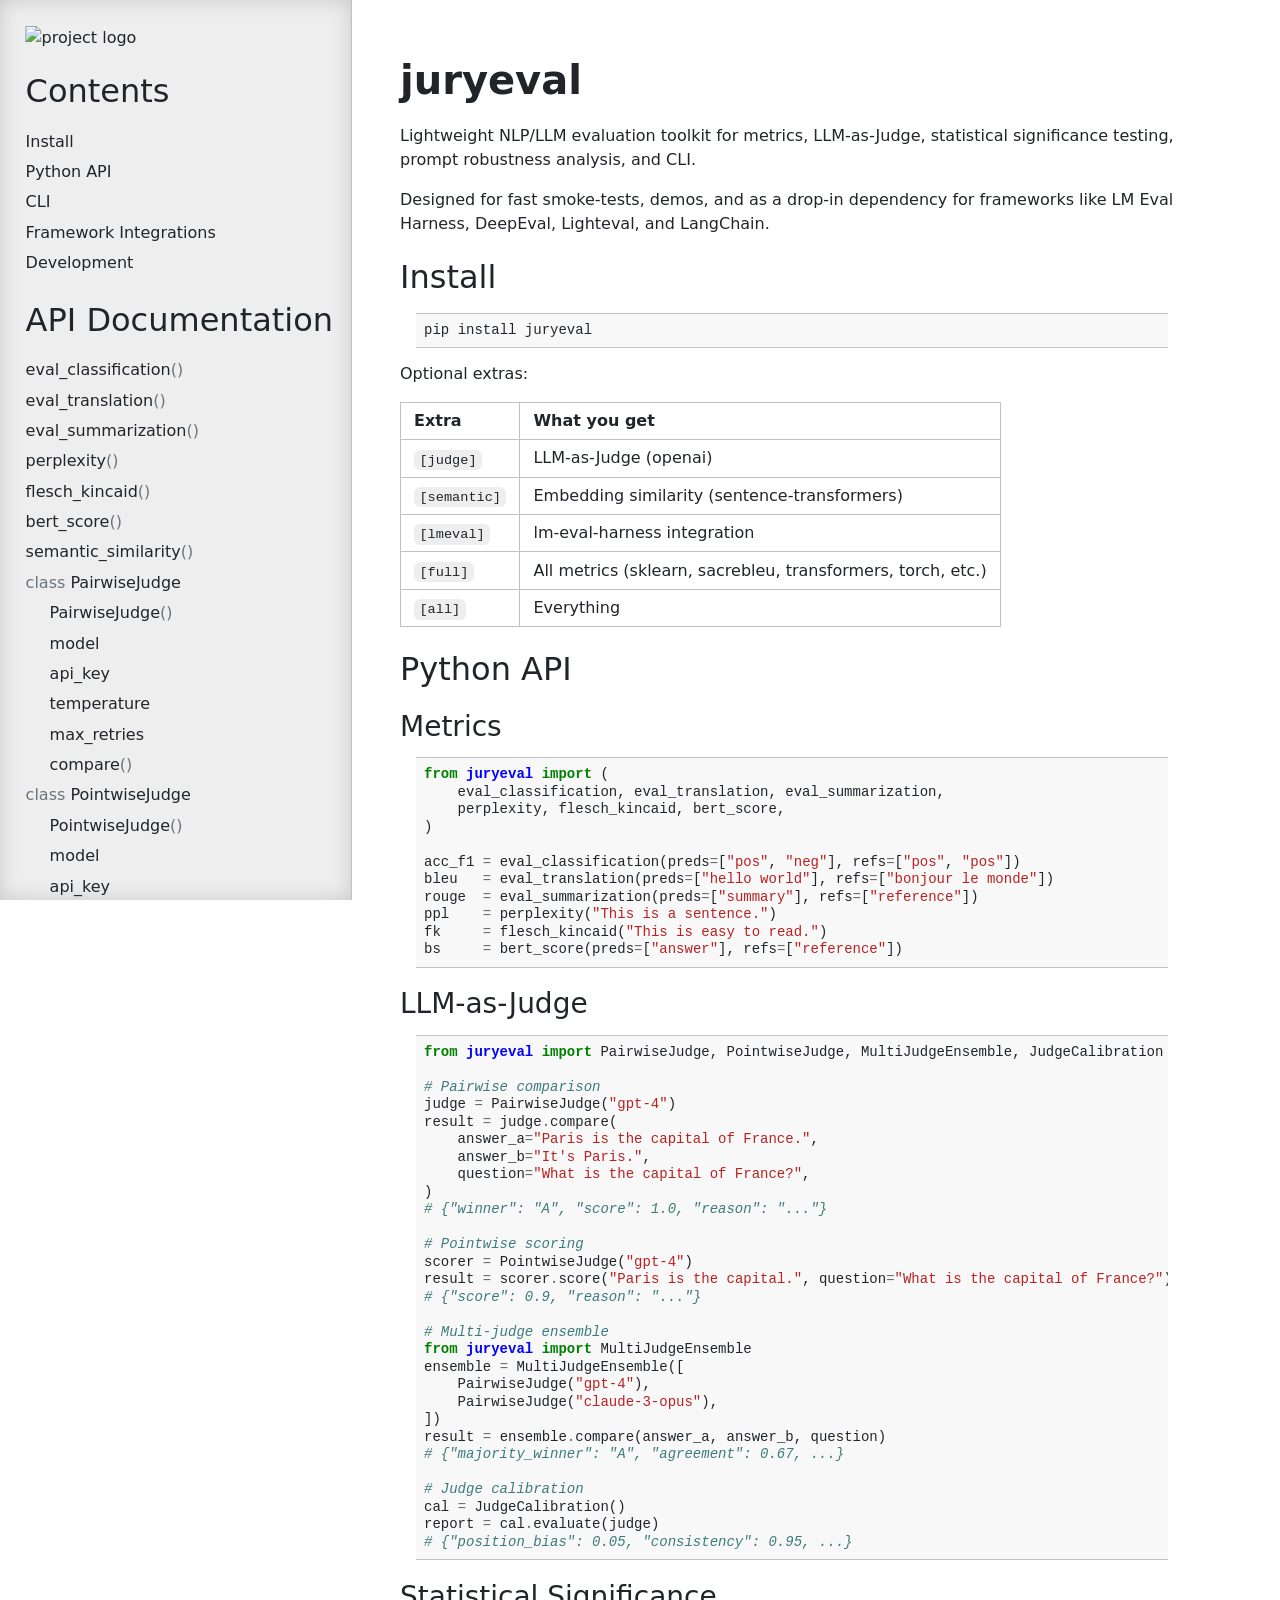
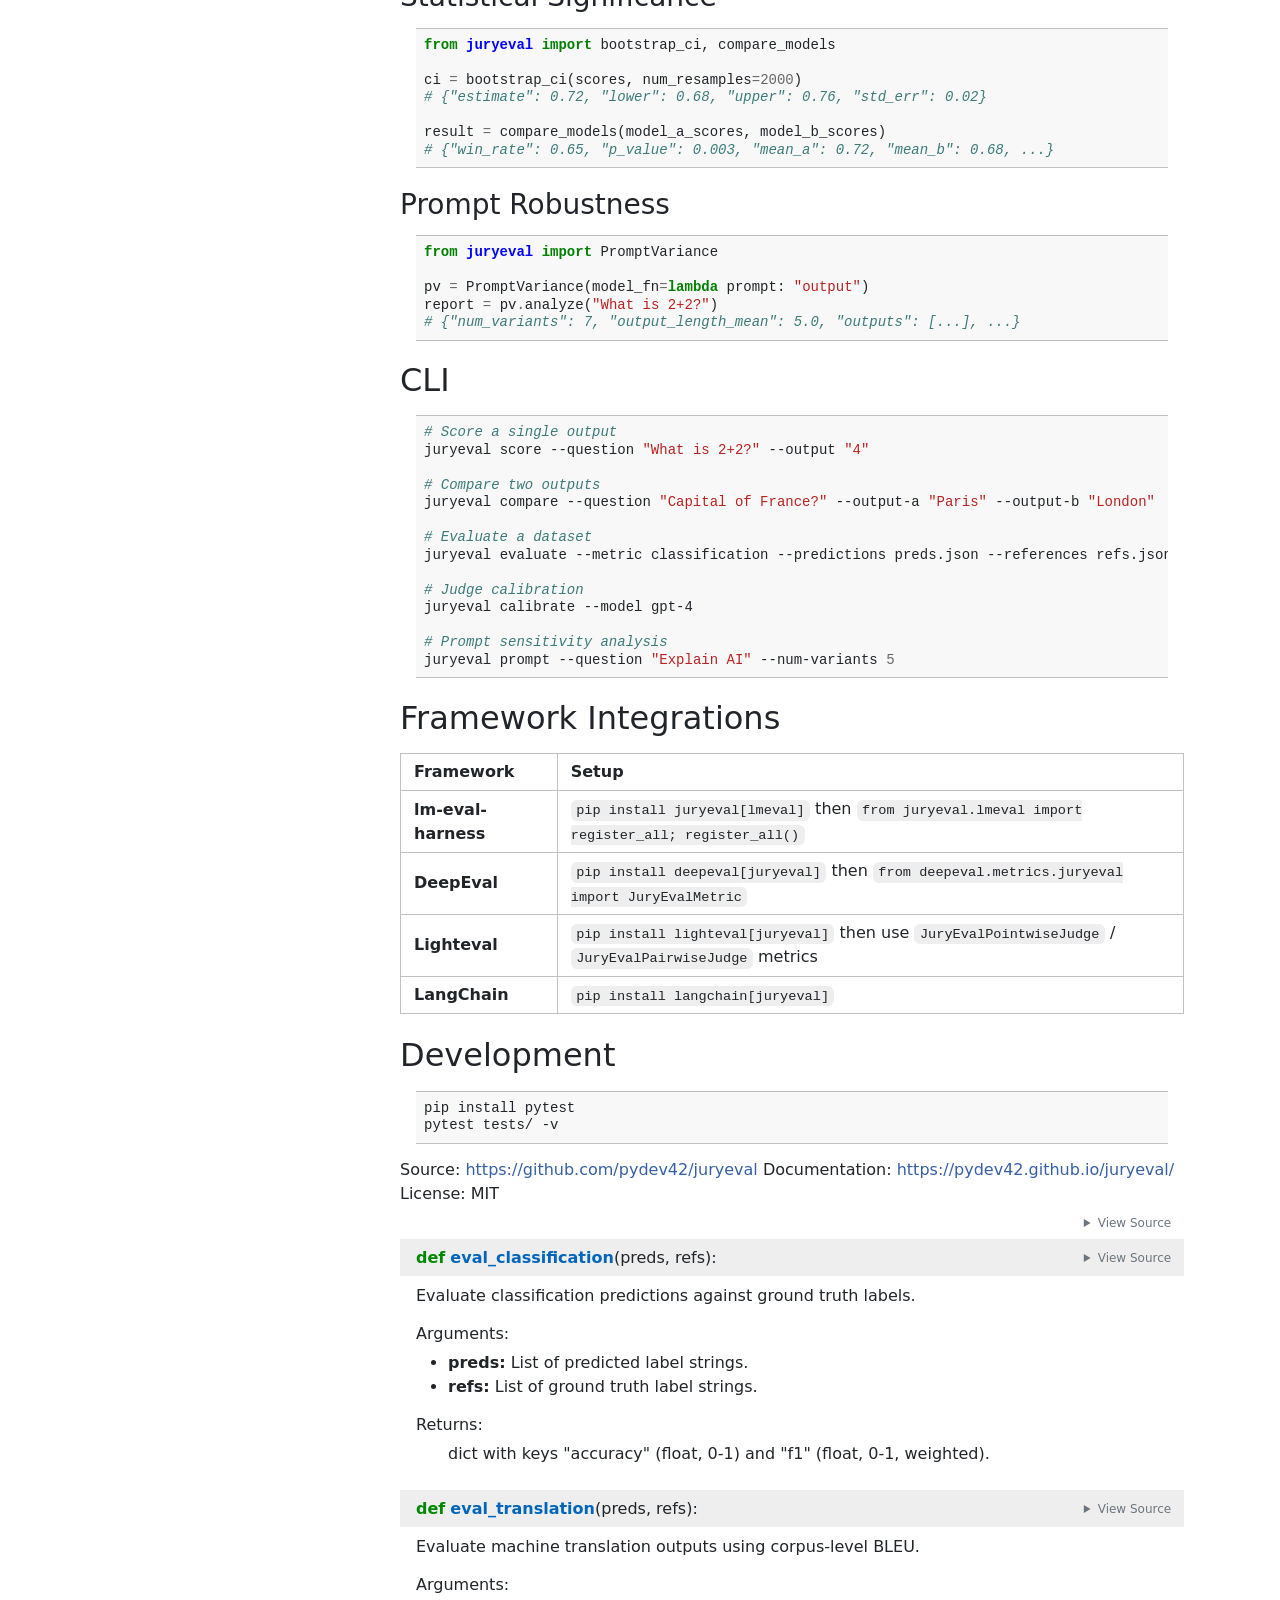
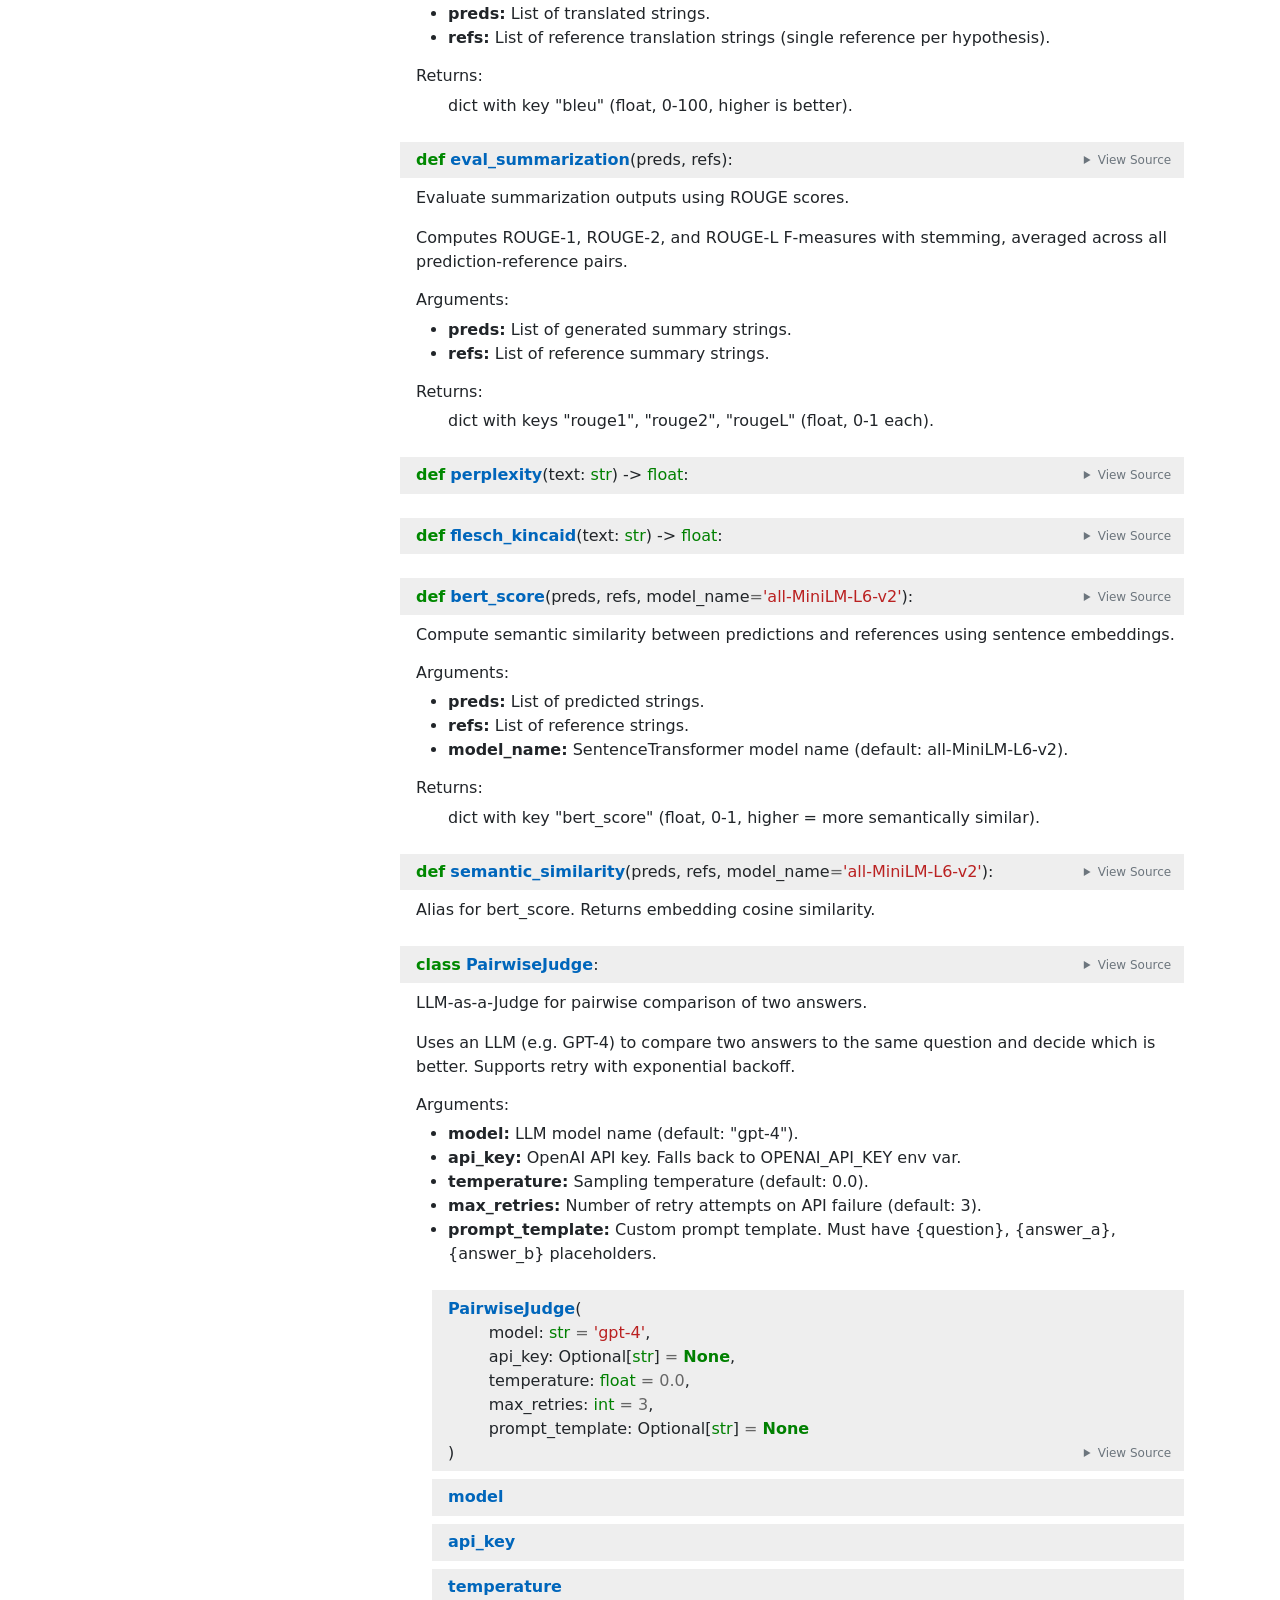
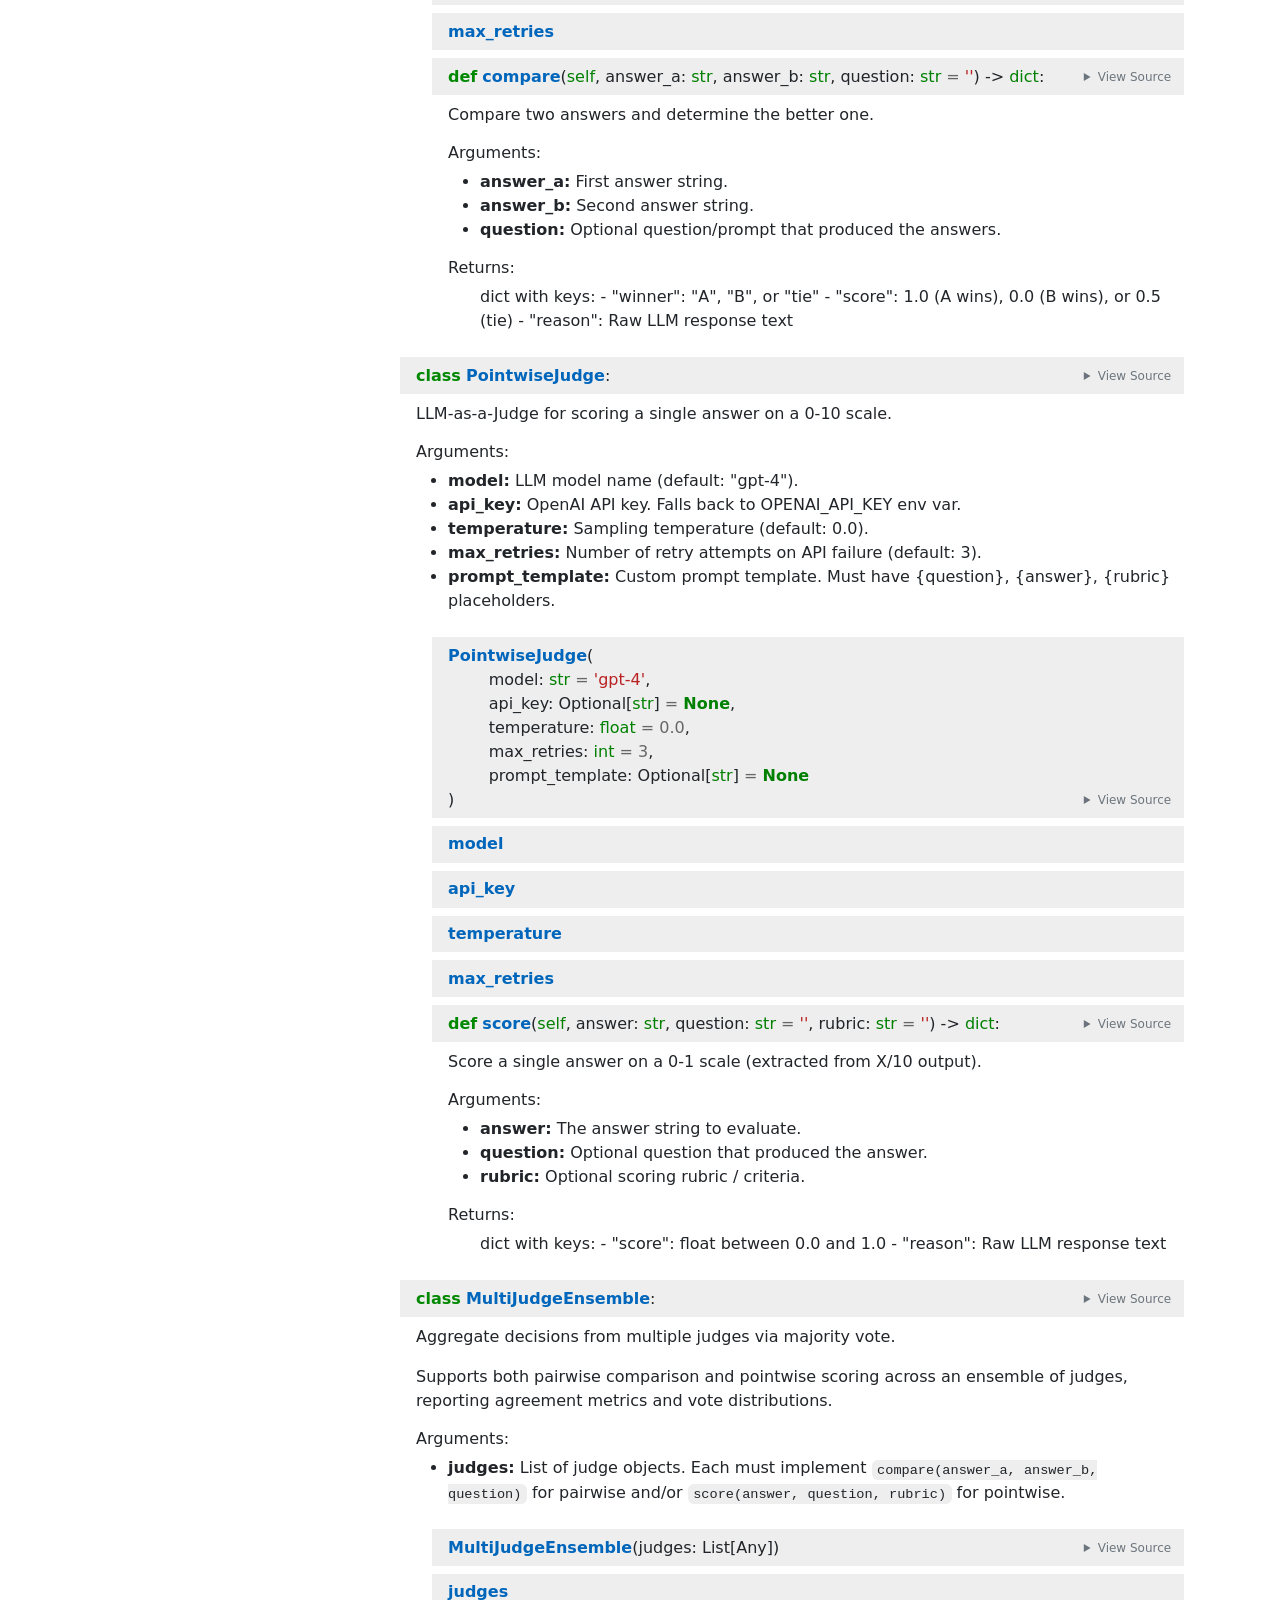
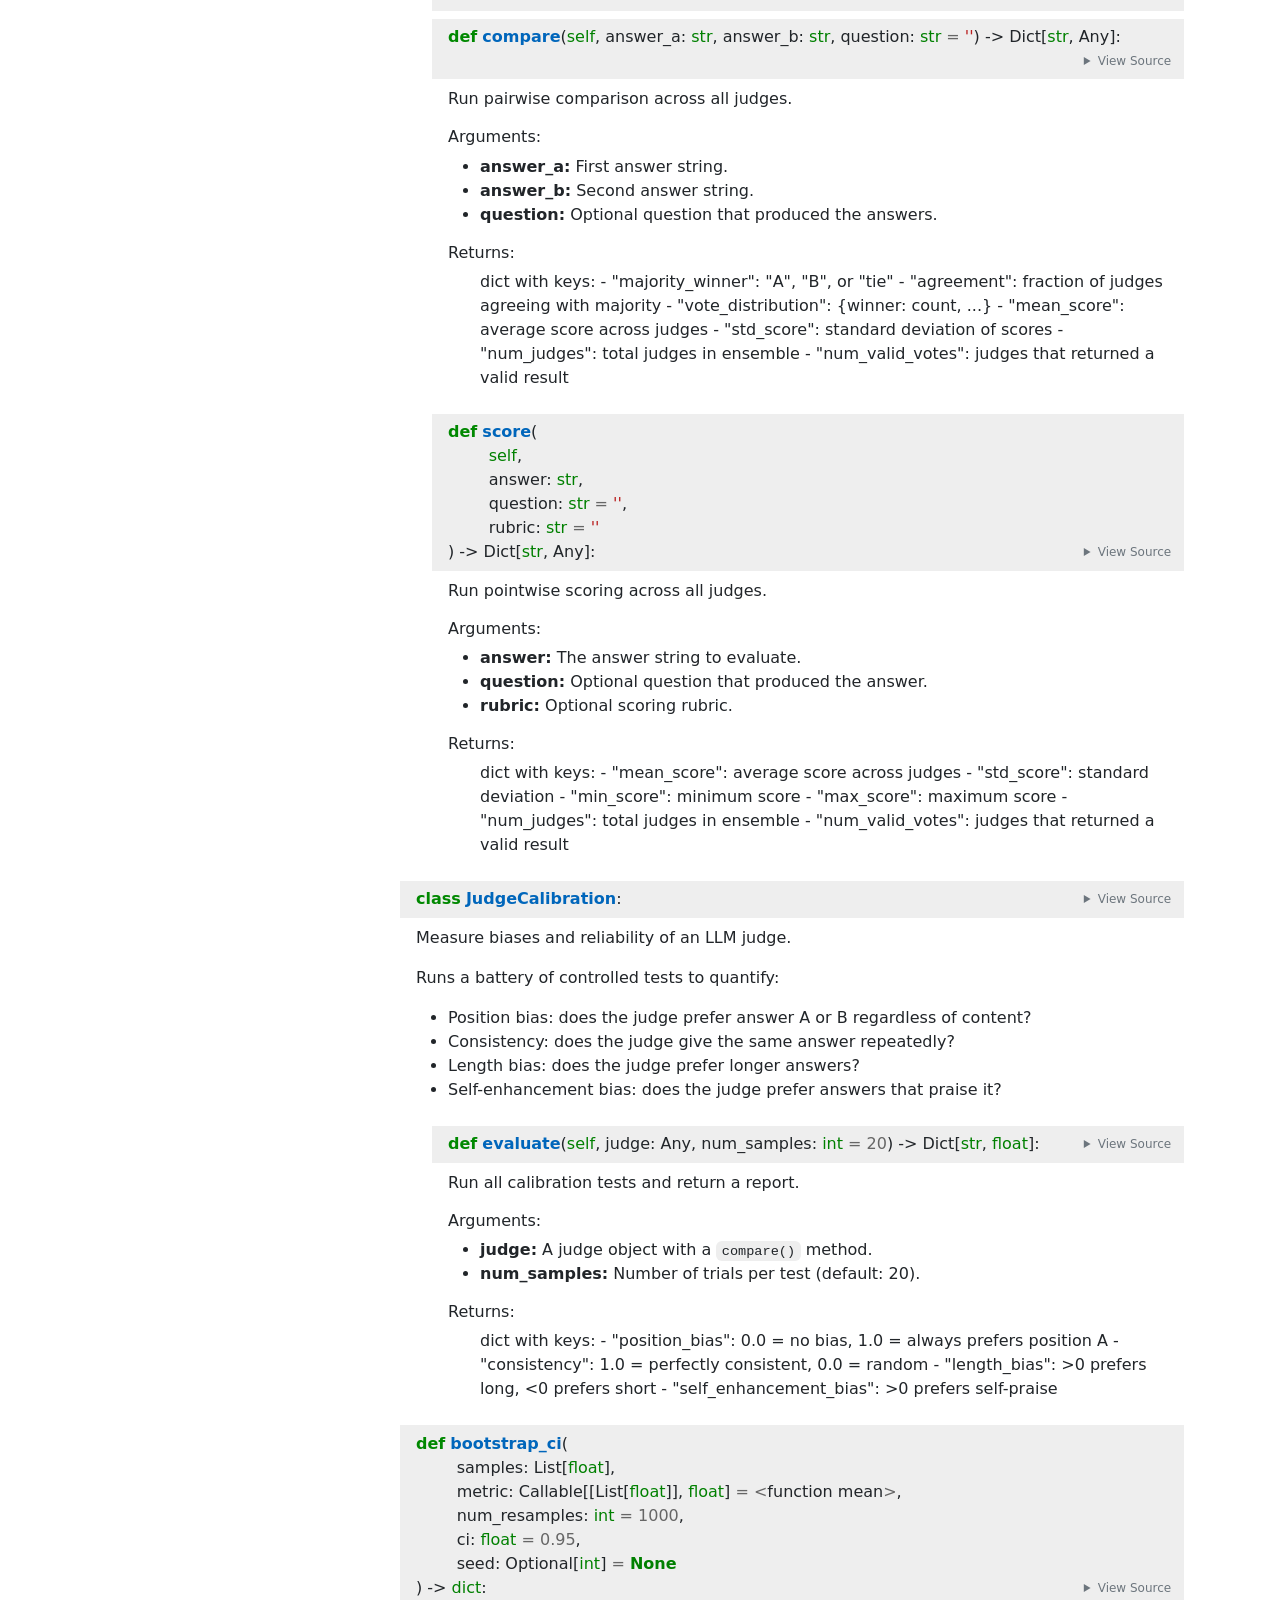
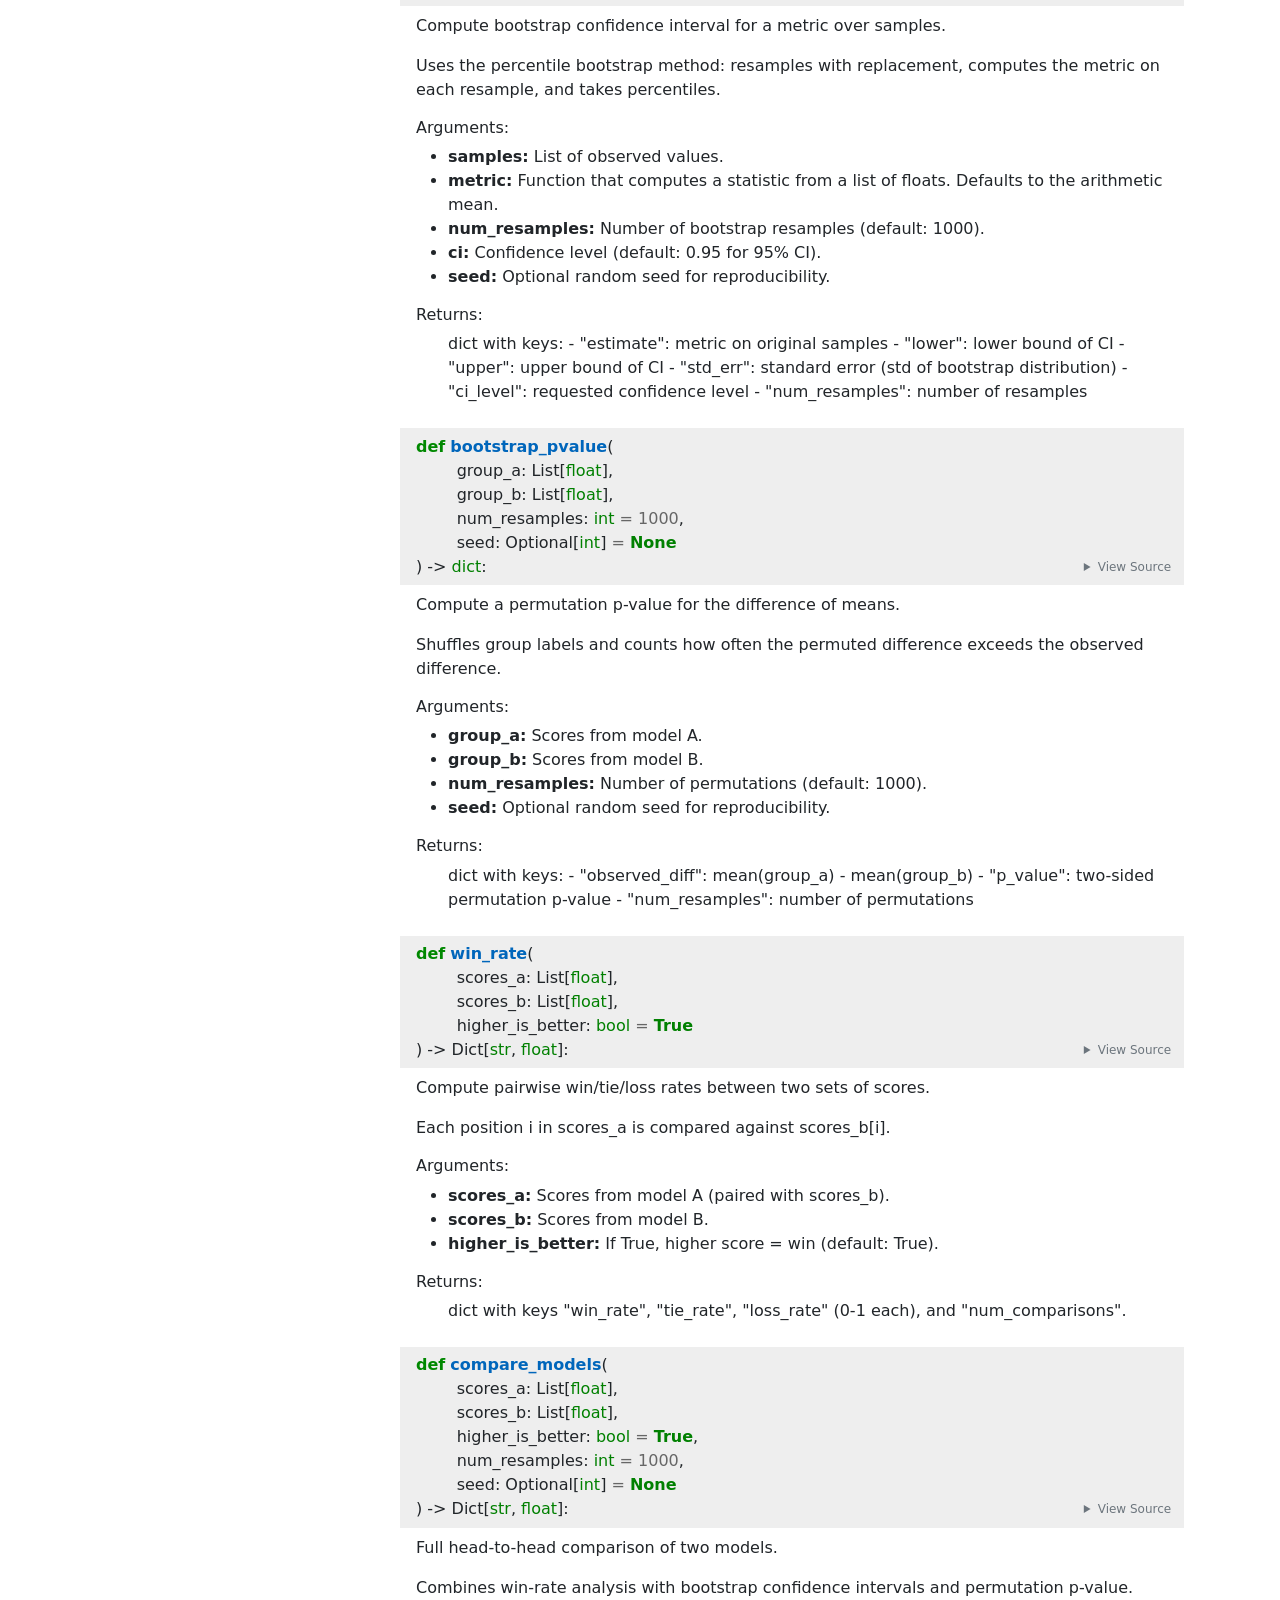
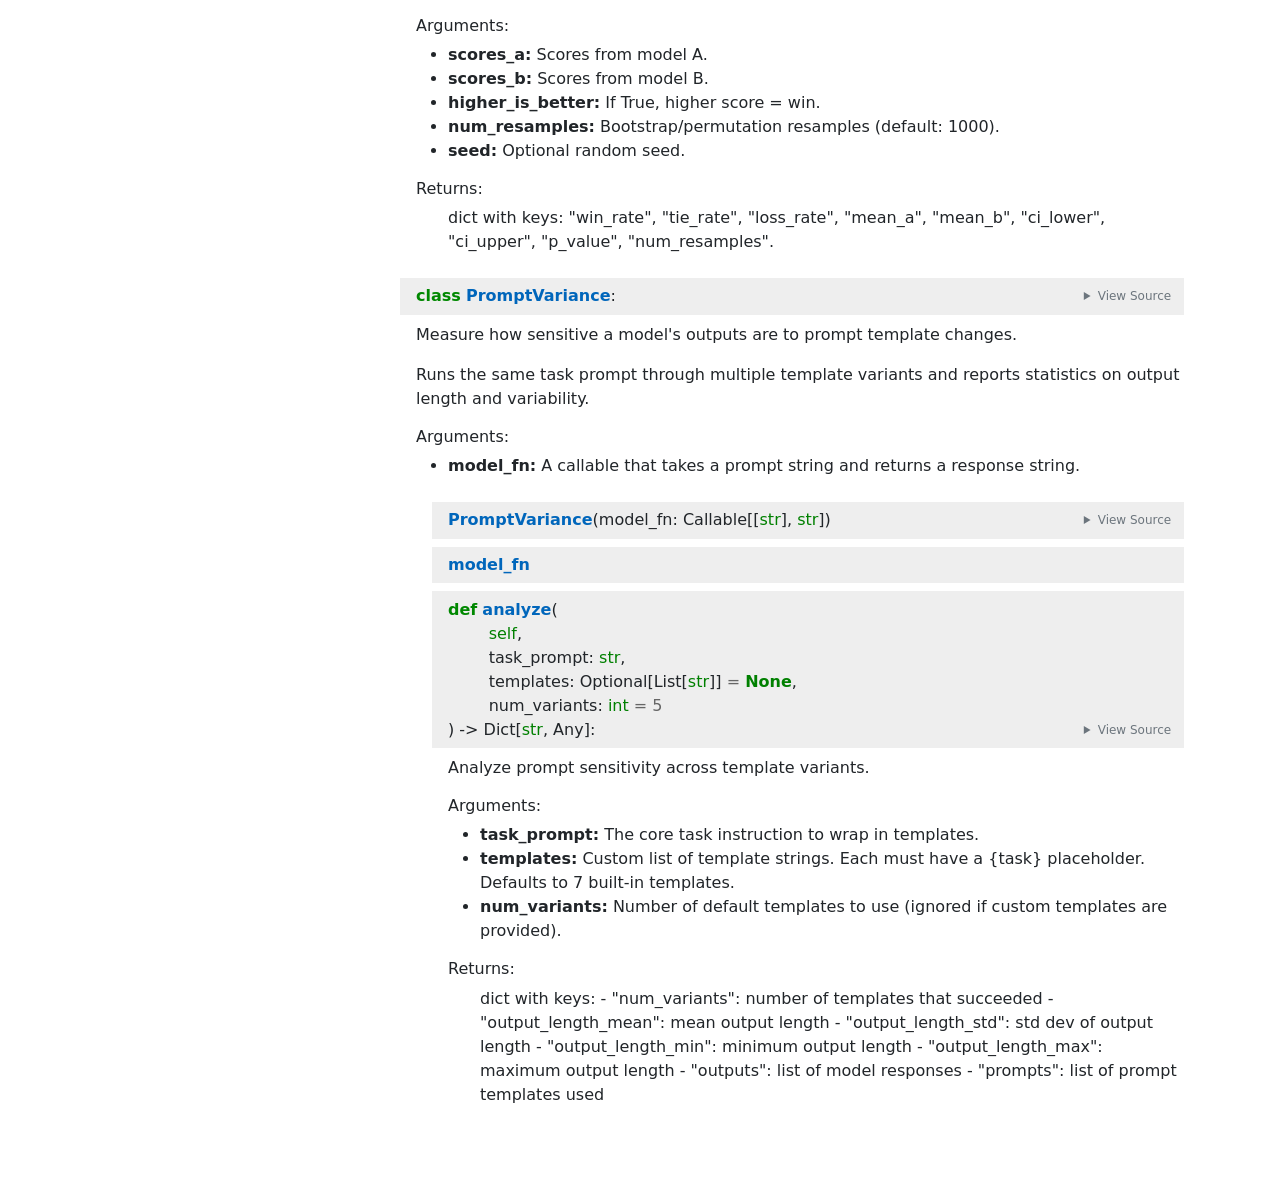
==== commit 61f8069f: "docs: apply Dracula dark theme to pdoc and embed README content into module docstring - Updated them" ====
--- a/docs/juryeval.html
+++ b/docs/juryeval.html
@@ -19,6 +19,15 @@
         <div>
 <a href="https://github.com/pydev42/juryeval">            <img src="docs/logo.svg" class="logo" alt="project logo"/>
 </a>
+
+            <h2>Contents</h2>
+            <ul>
+  <li><a href="#install">Install</a></li>
+  <li><a href="#python-api">Python API</a></li>
+  <li><a href="#cli">CLI</a></li>
+  <li><a href="#framework-integrations">Framework Integrations</a></li>
+  <li><a href="#development">Development</a></li>
+</ul>
 
 
 
@@ -164,202 +173,390 @@
                     <h1 class="modulename">
 juryeval    </h1>
 
-                        <div class="docstring"><p>Lightweight NLP/LLM evaluation toolkit.</p>
-
-<p>JuryEval provides metrics, LLM-as-Judge infrastructure, statistical
-significance testing, and prompt robustness analysis — designed as a
-shared dependency for evaluation frameworks like LM Eval Harness,
-OpenCompass, and Lighteval.</p>
-
-<h6 id="install">Install:</h6>
-
-<blockquote>
-  <p><code>pip install juryeval</code></p>
-  
-  <p>Optional feature sets:</p>
-  
-  <ul>
-  <li><code>juryeval[judge]</code> — LLM-as-Judge (openai)</li>
-  <li><code>juryeval[semantic]</code> — embedding similarity (sentence-transformers)</li>
-  <li><code>juryeval[lmeval]</code> — lm-eval-harness integration</li>
-  <li><code>juryeval[full]</code> — all metrics (sklearn, sacrebleu, transformers, etc.)</li>
-  <li><code>juryeval[all]</code> — everything</li>
-  </ul>
-</blockquote>
-
-<h6 id="quick-start">Quick Start:</h6>
-
-<blockquote>
-  <p><strong>Metrics:</strong></p>
-  
-  <div class="pdoc-code codehilite">
-<pre><span></span><code><span class="gp">&gt;&gt;&gt; </span><span class="kn">from</span><span class="w"> </span><span class="nn">juryeval</span><span class="w"> </span><span class="kn">import</span> <span class="n">eval_classification</span><span class="p">,</span> <span class="n">perplexity</span><span class="p">,</span> <span class="n">bert_score</span>
-<span class="gp">&gt;&gt;&gt; </span><span class="n">eval_classification</span><span class="p">([</span><span class="s2">&quot;pos&quot;</span><span class="p">,</span> <span class="s2">&quot;neg&quot;</span><span class="p">],</span> <span class="p">[</span><span class="s2">&quot;pos&quot;</span><span class="p">,</span> <span class="s2">&quot;pos&quot;</span><span class="p">])</span>
-<span class="go">{&#39;accuracy&#39;: 0.5, &#39;f1&#39;: 0.5}</span>
-<span class="gp">&gt;&gt;&gt; </span><span class="n">perplexity</span><span class="p">(</span><span class="s2">&quot;This is a sentence.&quot;</span><span class="p">)</span>
-<span class="go">102.5  # (approximate)</span>
+                        <div class="docstring"><p>Lightweight NLP/LLM evaluation toolkit for metrics, LLM-as-Judge,
+statistical significance testing, prompt robustness analysis, and CLI.</p>
+
+<p>Designed for fast smoke-tests, demos, and as a drop-in dependency for
+frameworks like LM Eval Harness, DeepEval, Lighteval, and LangChain.</p>
+
+<h2 id="install">Install</h2>
+
+<div class="pdoc-code codehilite">
+<pre><span></span><code>pip<span class="w"> </span>install<span class="w"> </span>juryeval
 </code></pre>
-  </div>
-  
-  <p><strong>LLM-as-Judge:</strong></p>
-  
-  <div class="pdoc-code codehilite">
-<pre><span></span><code><span class="gp">&gt;&gt;&gt; </span><span class="kn">from</span><span class="w"> </span><span class="nn">juryeval</span><span class="w"> </span><span class="kn">import</span> <span class="n">PairwiseJudge</span><span class="p">,</span> <span class="n">JudgeCalibration</span>
-<span class="gp">&gt;&gt;&gt; </span><span class="n">judge</span> <span class="o">=</span> <span class="n">PairwiseJudge</span><span class="p">(</span><span class="s2">&quot;gpt-4&quot;</span><span class="p">)</span>
-<span class="gp">&gt;&gt;&gt; </span><span class="n">judge</span><span class="o">.</span><span class="n">compare</span><span class="p">(</span><span class="s2">&quot;Paris is capital.&quot;</span><span class="p">,</span> <span class="s2">&quot;It&#39;s Paris.&quot;</span><span class="p">,</span> <span class="s2">&quot;What is the capital of France?&quot;</span><span class="p">)</span>
-<span class="go">{&#39;winner&#39;: &#39;A&#39;, &#39;score&#39;: 1.0, &#39;reason&#39;: &#39;...&#39;}</span>
-<span class="gp">&gt;&gt;&gt; </span><span class="n">JudgeCalibration</span><span class="p">()</span><span class="o">.</span><span class="n">evaluate</span><span class="p">(</span><span class="n">judge</span><span class="p">)</span>
-<span class="go">{&#39;position_bias&#39;: 0.05, &#39;consistency&#39;: 0.95, ...}</span>
+</div>
+
+<p>Optional extras:</p>
+
+<table>
+<thead>
+<tr>
+  <th>Extra</th>
+  <th>What you get</th>
+</tr>
+</thead>
+<tbody>
+<tr>
+  <td><code>[judge]</code></td>
+  <td>LLM-as-Judge (openai)</td>
+</tr>
+<tr>
+  <td><code>[semantic]</code></td>
+  <td>Embedding similarity (sentence-transformers)</td>
+</tr>
+<tr>
+  <td><code>[lmeval]</code></td>
+  <td>lm-eval-harness integration</td>
+</tr>
+<tr>
+  <td><code>[full]</code></td>
+  <td>All metrics (sklearn, sacrebleu, transformers, torch, etc.)</td>
+</tr>
+<tr>
+  <td><code>[all]</code></td>
+  <td>Everything</td>
+</tr>
+</tbody>
+</table>
+
+<h2 id="python-api">Python API</h2>
+
+<h3 id="metrics">Metrics</h3>
+
+<div class="pdoc-code codehilite">
+<pre><span></span><code><span class="kn">from</span><span class="w"> </span><span class="nn">juryeval</span><span class="w"> </span><span class="kn">import</span> <span class="p">(</span>
+    <span class="n">eval_classification</span><span class="p">,</span> <span class="n">eval_translation</span><span class="p">,</span> <span class="n">eval_summarization</span><span class="p">,</span>
+    <span class="n">perplexity</span><span class="p">,</span> <span class="n">flesch_kincaid</span><span class="p">,</span> <span class="n">bert_score</span><span class="p">,</span>
+<span class="p">)</span>
+
+<span class="n">acc_f1</span> <span class="o">=</span> <span class="n">eval_classification</span><span class="p">(</span><span class="n">preds</span><span class="o">=</span><span class="p">[</span><span class="s2">&quot;pos&quot;</span><span class="p">,</span> <span class="s2">&quot;neg&quot;</span><span class="p">],</span> <span class="n">refs</span><span class="o">=</span><span class="p">[</span><span class="s2">&quot;pos&quot;</span><span class="p">,</span> <span class="s2">&quot;pos&quot;</span><span class="p">])</span>
+<span class="n">bleu</span>   <span class="o">=</span> <span class="n">eval_translation</span><span class="p">(</span><span class="n">preds</span><span class="o">=</span><span class="p">[</span><span class="s2">&quot;hello world&quot;</span><span class="p">],</span> <span class="n">refs</span><span class="o">=</span><span class="p">[</span><span class="s2">&quot;bonjour le monde&quot;</span><span class="p">])</span>
+<span class="n">rouge</span>  <span class="o">=</span> <span class="n">eval_summarization</span><span class="p">(</span><span class="n">preds</span><span class="o">=</span><span class="p">[</span><span class="s2">&quot;summary&quot;</span><span class="p">],</span> <span class="n">refs</span><span class="o">=</span><span class="p">[</span><span class="s2">&quot;reference&quot;</span><span class="p">])</span>
+<span class="n">ppl</span>    <span class="o">=</span> <span class="n">perplexity</span><span class="p">(</span><span class="s2">&quot;This is a sentence.&quot;</span><span class="p">)</span>
+<span class="n">fk</span>     <span class="o">=</span> <span class="n">flesch_kincaid</span><span class="p">(</span><span class="s2">&quot;This is easy to read.&quot;</span><span class="p">)</span>
+<span class="n">bs</span>     <span class="o">=</span> <span class="n">bert_score</span><span class="p">(</span><span class="n">preds</span><span class="o">=</span><span class="p">[</span><span class="s2">&quot;answer&quot;</span><span class="p">],</span> <span class="n">refs</span><span class="o">=</span><span class="p">[</span><span class="s2">&quot;reference&quot;</span><span class="p">])</span>
 </code></pre>
-  </div>
-  
-  <p><strong>Statistical Significance:</strong></p>
-  
-  <div class="pdoc-code codehilite">
-<pre><span></span><code><span class="gp">&gt;&gt;&gt; </span><span class="kn">from</span><span class="w"> </span><span class="nn">juryeval</span><span class="w"> </span><span class="kn">import</span> <span class="n">bootstrap_ci</span><span class="p">,</span> <span class="n">compare_models</span>
-<span class="gp">&gt;&gt;&gt; </span><span class="n">bootstrap_ci</span><span class="p">([</span><span class="mf">1.0</span><span class="p">,</span> <span class="mf">2.0</span><span class="p">,</span> <span class="mf">3.0</span><span class="p">,</span> <span class="mf">4.0</span><span class="p">,</span> <span class="mf">5.0</span><span class="p">],</span> <span class="n">num_resamples</span><span class="o">=</span><span class="mi">1000</span><span class="p">)</span>
-<span class="go">{&#39;estimate&#39;: 3.0, &#39;lower&#39;: 2.0, &#39;upper&#39;: 4.0, ...}</span>
+</div>
+
+<h3 id="llm-as-judge">LLM-as-Judge</h3>
+
+<div class="pdoc-code codehilite">
+<pre><span></span><code><span class="kn">from</span><span class="w"> </span><span class="nn">juryeval</span><span class="w"> </span><span class="kn">import</span> <span class="n">PairwiseJudge</span><span class="p">,</span> <span class="n">PointwiseJudge</span><span class="p">,</span> <span class="n">MultiJudgeEnsemble</span><span class="p">,</span> <span class="n">JudgeCalibration</span>
+
+<span class="c1"># Pairwise comparison</span>
+<span class="n">judge</span> <span class="o">=</span> <span class="n">PairwiseJudge</span><span class="p">(</span><span class="s2">&quot;gpt-4&quot;</span><span class="p">)</span>
+<span class="n">result</span> <span class="o">=</span> <span class="n">judge</span><span class="o">.</span><span class="n">compare</span><span class="p">(</span>
+    <span class="n">answer_a</span><span class="o">=</span><span class="s2">&quot;Paris is the capital of France.&quot;</span><span class="p">,</span>
+    <span class="n">answer_b</span><span class="o">=</span><span class="s2">&quot;It&#39;s Paris.&quot;</span><span class="p">,</span>
+    <span class="n">question</span><span class="o">=</span><span class="s2">&quot;What is the capital of France?&quot;</span><span class="p">,</span>
+<span class="p">)</span>
+<span class="c1"># {&quot;winner&quot;: &quot;A&quot;, &quot;score&quot;: 1.0, &quot;reason&quot;: &quot;...&quot;}</span>
+
+<span class="c1"># Pointwise scoring</span>
+<span class="n">scorer</span> <span class="o">=</span> <span class="n">PointwiseJudge</span><span class="p">(</span><span class="s2">&quot;gpt-4&quot;</span><span class="p">)</span>
+<span class="n">result</span> <span class="o">=</span> <span class="n">scorer</span><span class="o">.</span><span class="n">score</span><span class="p">(</span><span class="s2">&quot;Paris is the capital.&quot;</span><span class="p">,</span> <span class="n">question</span><span class="o">=</span><span class="s2">&quot;What is the capital of France?&quot;</span><span class="p">)</span>
+<span class="c1"># {&quot;score&quot;: 0.9, &quot;reason&quot;: &quot;...&quot;}</span>
+
+<span class="c1"># Multi-judge ensemble</span>
+<span class="kn">from</span><span class="w"> </span><span class="nn">juryeval</span><span class="w"> </span><span class="kn">import</span> <span class="n">MultiJudgeEnsemble</span>
+<span class="n">ensemble</span> <span class="o">=</span> <span class="n">MultiJudgeEnsemble</span><span class="p">([</span>
+    <span class="n">PairwiseJudge</span><span class="p">(</span><span class="s2">&quot;gpt-4&quot;</span><span class="p">),</span>
+    <span class="n">PairwiseJudge</span><span class="p">(</span><span class="s2">&quot;claude-3-opus&quot;</span><span class="p">),</span>
+<span class="p">])</span>
+<span class="n">result</span> <span class="o">=</span> <span class="n">ensemble</span><span class="o">.</span><span class="n">compare</span><span class="p">(</span><span class="n">answer_a</span><span class="p">,</span> <span class="n">answer_b</span><span class="p">,</span> <span class="n">question</span><span class="p">)</span>
+<span class="c1"># {&quot;majority_winner&quot;: &quot;A&quot;, &quot;agreement&quot;: 0.67, ...}</span>
+
+<span class="c1"># Judge calibration</span>
+<span class="n">cal</span> <span class="o">=</span> <span class="n">JudgeCalibration</span><span class="p">()</span>
+<span class="n">report</span> <span class="o">=</span> <span class="n">cal</span><span class="o">.</span><span class="n">evaluate</span><span class="p">(</span><span class="n">judge</span><span class="p">)</span>
+<span class="c1"># {&quot;position_bias&quot;: 0.05, &quot;consistency&quot;: 0.95, ...}</span>
 </code></pre>
-  </div>
-  
-  <p><strong>Prompt Robustness:</strong></p>
-  
-  <div class="pdoc-code codehilite">
-<pre><span></span><code><span class="gp">&gt;&gt;&gt; </span><span class="kn">from</span><span class="w"> </span><span class="nn">juryeval</span><span class="w"> </span><span class="kn">import</span> <span class="n">PromptVariance</span>
-<span class="gp">&gt;&gt;&gt; </span><span class="n">pv</span> <span class="o">=</span> <span class="n">PromptVariance</span><span class="p">(</span><span class="n">model_fn</span><span class="o">=</span><span class="k">lambda</span> <span class="n">p</span><span class="p">:</span> <span class="s2">&quot;output&quot;</span><span class="p">)</span>
-<span class="gp">&gt;&gt;&gt; </span><span class="n">pv</span><span class="o">.</span><span class="n">analyze</span><span class="p">(</span><span class="s2">&quot;What is 2+2?&quot;</span><span class="p">,</span> <span class="n">num_variants</span><span class="o">=</span><span class="mi">3</span><span class="p">)</span>
-<span class="go">{&#39;num_variants&#39;: 3, &#39;output_length_mean&#39;: 6.0, ...}</span>
+</div>
+
+<h3 id="statistical-significance">Statistical Significance</h3>
+
+<div class="pdoc-code codehilite">
+<pre><span></span><code><span class="kn">from</span><span class="w"> </span><span class="nn">juryeval</span><span class="w"> </span><span class="kn">import</span> <span class="n">bootstrap_ci</span><span class="p">,</span> <span class="n">compare_models</span>
+
+<span class="n">ci</span> <span class="o">=</span> <span class="n">bootstrap_ci</span><span class="p">(</span><span class="n">scores</span><span class="p">,</span> <span class="n">num_resamples</span><span class="o">=</span><span class="mi">2000</span><span class="p">)</span>
+<span class="c1"># {&quot;estimate&quot;: 0.72, &quot;lower&quot;: 0.68, &quot;upper&quot;: 0.76, &quot;std_err&quot;: 0.02}</span>
+
+<span class="n">result</span> <span class="o">=</span> <span class="n">compare_models</span><span class="p">(</span><span class="n">model_a_scores</span><span class="p">,</span> <span class="n">model_b_scores</span><span class="p">)</span>
+<span class="c1"># {&quot;win_rate&quot;: 0.65, &quot;p_value&quot;: 0.003, &quot;mean_a&quot;: 0.72, &quot;mean_b&quot;: 0.68, ...}</span>
 </code></pre>
-  </div>
-  
-  <p><strong>LM Eval Harness Integration:</strong></p>
-  
-  <div class="pdoc-code codehilite">
-<pre><span></span><code><span class="gp">&gt;&gt;&gt; </span><span class="kn">from</span><span class="w"> </span><span class="nn">juryeval.lmeval</span><span class="w"> </span><span class="kn">import</span> <span class="n">register_all</span>
-<span class="gp">&gt;&gt;&gt; </span><span class="n">register_all</span><span class="p">()</span>  <span class="c1"># registers pairwise_judge, pointwise_judge metrics</span>
+</div>
+
+<h3 id="prompt-robustness">Prompt Robustness</h3>
+
+<div class="pdoc-code codehilite">
+<pre><span></span><code><span class="kn">from</span><span class="w"> </span><span class="nn">juryeval</span><span class="w"> </span><span class="kn">import</span> <span class="n">PromptVariance</span>
+
+<span class="n">pv</span> <span class="o">=</span> <span class="n">PromptVariance</span><span class="p">(</span><span class="n">model_fn</span><span class="o">=</span><span class="k">lambda</span> <span class="n">prompt</span><span class="p">:</span> <span class="s2">&quot;output&quot;</span><span class="p">)</span>
+<span class="n">report</span> <span class="o">=</span> <span class="n">pv</span><span class="o">.</span><span class="n">analyze</span><span class="p">(</span><span class="s2">&quot;What is 2+2?&quot;</span><span class="p">)</span>
+<span class="c1"># {&quot;num_variants&quot;: 7, &quot;output_length_mean&quot;: 5.0, &quot;outputs&quot;: [...], ...}</span>
 </code></pre>
-  </div>
-</blockquote>
-
-<p>Source: <a href="https://github.com/liodon-ai/MicroEval">https://github.com/liodon-ai/MicroEval</a>
-Documentation: <a href="https://liodon-ai.github.io/MicroEval/">https://liodon-ai.github.io/MicroEval/</a></p>
+</div>
+
+<h2 id="cli">CLI</h2>
+
+<div class="pdoc-code codehilite">
+<pre><span></span><code><span class="c1"># Score a single output</span>
+juryeval<span class="w"> </span>score<span class="w"> </span>--question<span class="w"> </span><span class="s2">&quot;What is 2+2?&quot;</span><span class="w"> </span>--output<span class="w"> </span><span class="s2">&quot;4&quot;</span>
+
+<span class="c1"># Compare two outputs</span>
+juryeval<span class="w"> </span>compare<span class="w"> </span>--question<span class="w"> </span><span class="s2">&quot;Capital of France?&quot;</span><span class="w"> </span>--output-a<span class="w"> </span><span class="s2">&quot;Paris&quot;</span><span class="w"> </span>--output-b<span class="w"> </span><span class="s2">&quot;London&quot;</span>
+
+<span class="c1"># Evaluate a dataset</span>
+juryeval<span class="w"> </span>evaluate<span class="w"> </span>--metric<span class="w"> </span>classification<span class="w"> </span>--predictions<span class="w"> </span>preds.json<span class="w"> </span>--references<span class="w"> </span>refs.json
+
+<span class="c1"># Judge calibration</span>
+juryeval<span class="w"> </span>calibrate<span class="w"> </span>--model<span class="w"> </span>gpt-4
+
+<span class="c1"># Prompt sensitivity analysis</span>
+juryeval<span class="w"> </span>prompt<span class="w"> </span>--question<span class="w"> </span><span class="s2">&quot;Explain AI&quot;</span><span class="w"> </span>--num-variants<span class="w"> </span><span class="m">5</span>
+</code></pre>
+</div>
+
+<h2 id="framework-integrations">Framework Integrations</h2>
+
+<table>
+<thead>
+<tr>
+  <th>Framework</th>
+  <th>Setup</th>
+</tr>
+</thead>
+<tbody>
+<tr>
+  <td><strong>lm-eval-harness</strong></td>
+  <td><code>pip install juryeval[lmeval]</code> then <code>from juryeval.lmeval import register_all; register_all()</code></td>
+</tr>
+<tr>
+  <td><strong>DeepEval</strong></td>
+  <td><code>pip install deepeval[juryeval]</code> then <code>from deepeval.metrics.juryeval import JuryEvalMetric</code></td>
+</tr>
+<tr>
+  <td><strong>Lighteval</strong></td>
+  <td><code>pip install lighteval[juryeval]</code> then use <code>JuryEvalPointwiseJudge</code> / <code>JuryEvalPairwiseJudge</code> metrics</td>
+</tr>
+<tr>
+  <td><strong>LangChain</strong></td>
+  <td><code>pip install langchain[juryeval]</code></td>
+</tr>
+</tbody>
+</table>
+
+<h2 id="development">Development</h2>
+
+<div class="pdoc-code codehilite">
+<pre><span></span><code>pip<span class="w"> </span>install<span class="w"> </span>pytest
+pytest<span class="w"> </span>tests/<span class="w"> </span>-v
+</code></pre>
+</div>
+
+<p>Source: <a href="https://github.com/pydev42/juryeval">https://github.com/pydev42/juryeval</a>
+Documentation: <a href="https://pydev42.github.io/juryeval/">https://pydev42.github.io/juryeval/</a>
+License: MIT</p>
 </div>
 
                         <input id="mod-juryeval-view-source" class="view-source-toggle-state" type="checkbox" aria-hidden="true" tabindex="-1">
 
                         <label class="view-source-button" for="mod-juryeval-view-source"><span>View Source</span></label>
 
-                        <div class="pdoc-code codehilite"><pre><span></span><span id="L-1"><a href="#L-1"><span class="linenos">  1</span></a><span class="sd">&quot;&quot;&quot;Lightweight NLP/LLM evaluation toolkit.</span>
-</span><span id="L-2"><a href="#L-2"><span class="linenos">  2</span></a>
-</span><span id="L-3"><a href="#L-3"><span class="linenos">  3</span></a><span class="sd">MicroEval provides metrics, LLM-as-Judge infrastructure, statistical</span>
-</span><span id="L-4"><a href="#L-4"><span class="linenos">  4</span></a><span class="sd">significance testing, and prompt robustness analysis — designed as a</span>
-</span><span id="L-5"><a href="#L-5"><span class="linenos">  5</span></a><span class="sd">shared dependency for evaluation frameworks like LM Eval Harness,</span>
-</span><span id="L-6"><a href="#L-6"><span class="linenos">  6</span></a><span class="sd">OpenCompass, and Lighteval.</span>
-</span><span id="L-7"><a href="#L-7"><span class="linenos">  7</span></a>
-</span><span id="L-8"><a href="#L-8"><span class="linenos">  8</span></a><span class="sd">Install:</span>
-</span><span id="L-9"><a href="#L-9"><span class="linenos">  9</span></a><span class="sd">    ``pip install juryeval``</span>
-</span><span id="L-10"><a href="#L-10"><span class="linenos"> 10</span></a>
-</span><span id="L-11"><a href="#L-11"><span class="linenos"> 11</span></a><span class="sd">    Optional feature sets:</span>
-</span><span id="L-12"><a href="#L-12"><span class="linenos"> 12</span></a><span class="sd">    - ``juryeval[judge]`` — LLM-as-Judge (openai)</span>
-</span><span id="L-13"><a href="#L-13"><span class="linenos"> 13</span></a><span class="sd">    - ``juryeval[semantic]`` — embedding similarity (sentence-transformers)</span>
-</span><span id="L-14"><a href="#L-14"><span class="linenos"> 14</span></a><span class="sd">    - ``juryeval[lmeval]`` — lm-eval-harness integration</span>
-</span><span id="L-15"><a href="#L-15"><span class="linenos"> 15</span></a><span class="sd">    - ``juryeval[full]`` — all metrics (sklearn, sacrebleu, transformers, etc.)</span>
-</span><span id="L-16"><a href="#L-16"><span class="linenos"> 16</span></a><span class="sd">    - ``juryeval[all]`` — everything</span>
-</span><span id="L-17"><a href="#L-17"><span class="linenos"> 17</span></a>
-</span><span id="L-18"><a href="#L-18"><span class="linenos"> 18</span></a><span class="sd">Quick Start:</span>
-</span><span id="L-19"><a href="#L-19"><span class="linenos"> 19</span></a>
-</span><span id="L-20"><a href="#L-20"><span class="linenos"> 20</span></a><span class="sd">    **Metrics:**</span>
-</span><span id="L-21"><a href="#L-21"><span class="linenos"> 21</span></a><span class="sd">    &gt;&gt;&gt; from juryeval import eval_classification, perplexity, bert_score</span>
-</span><span id="L-22"><a href="#L-22"><span class="linenos"> 22</span></a><span class="sd">    &gt;&gt;&gt; eval_classification([&quot;pos&quot;, &quot;neg&quot;], [&quot;pos&quot;, &quot;pos&quot;])</span>
-</span><span id="L-23"><a href="#L-23"><span class="linenos"> 23</span></a><span class="sd">    {&#39;accuracy&#39;: 0.5, &#39;f1&#39;: 0.5}</span>
-</span><span id="L-24"><a href="#L-24"><span class="linenos"> 24</span></a><span class="sd">    &gt;&gt;&gt; perplexity(&quot;This is a sentence.&quot;)</span>
-</span><span id="L-25"><a href="#L-25"><span class="linenos"> 25</span></a><span class="sd">    102.5  # (approximate)</span>
+                        <div class="pdoc-code codehilite"><pre><span></span><span id="L-1"><a href="#L-1"><span class="linenos">  1</span></a><span class="sd">&quot;&quot;&quot;Lightweight NLP/LLM evaluation toolkit for metrics, LLM-as-Judge,</span>
+</span><span id="L-2"><a href="#L-2"><span class="linenos">  2</span></a><span class="sd">statistical significance testing, prompt robustness analysis, and CLI.</span>
+</span><span id="L-3"><a href="#L-3"><span class="linenos">  3</span></a>
+</span><span id="L-4"><a href="#L-4"><span class="linenos">  4</span></a><span class="sd">Designed for fast smoke-tests, demos, and as a drop-in dependency for</span>
+</span><span id="L-5"><a href="#L-5"><span class="linenos">  5</span></a><span class="sd">frameworks like LM Eval Harness, DeepEval, Lighteval, and LangChain.</span>
+</span><span id="L-6"><a href="#L-6"><span class="linenos">  6</span></a>
+</span><span id="L-7"><a href="#L-7"><span class="linenos">  7</span></a><span class="sd">## Install</span>
+</span><span id="L-8"><a href="#L-8"><span class="linenos">  8</span></a>
+</span><span id="L-9"><a href="#L-9"><span class="linenos">  9</span></a><span class="sd">```bash</span>
+</span><span id="L-10"><a href="#L-10"><span class="linenos"> 10</span></a><span class="sd">pip install juryeval</span>
+</span><span id="L-11"><a href="#L-11"><span class="linenos"> 11</span></a><span class="sd">```</span>
+</span><span id="L-12"><a href="#L-12"><span class="linenos"> 12</span></a>
+</span><span id="L-13"><a href="#L-13"><span class="linenos"> 13</span></a><span class="sd">Optional extras:</span>
+</span><span id="L-14"><a href="#L-14"><span class="linenos"> 14</span></a>
+</span><span id="L-15"><a href="#L-15"><span class="linenos"> 15</span></a><span class="sd">| Extra | What you get |</span>
+</span><span id="L-16"><a href="#L-16"><span class="linenos"> 16</span></a><span class="sd">|-------|-------------|</span>
+</span><span id="L-17"><a href="#L-17"><span class="linenos"> 17</span></a><span class="sd">| `[judge]` | LLM-as-Judge (openai) |</span>
+</span><span id="L-18"><a href="#L-18"><span class="linenos"> 18</span></a><span class="sd">| `[semantic]` | Embedding similarity (sentence-transformers) |</span>
+</span><span id="L-19"><a href="#L-19"><span class="linenos"> 19</span></a><span class="sd">| `[lmeval]` | lm-eval-harness integration |</span>
+</span><span id="L-20"><a href="#L-20"><span class="linenos"> 20</span></a><span class="sd">| `[full]` | All metrics (sklearn, sacrebleu, transformers, torch, etc.) |</span>
+</span><span id="L-21"><a href="#L-21"><span class="linenos"> 21</span></a><span class="sd">| `[all]` | Everything |</span>
+</span><span id="L-22"><a href="#L-22"><span class="linenos"> 22</span></a>
+</span><span id="L-23"><a href="#L-23"><span class="linenos"> 23</span></a><span class="sd">## Python API</span>
+</span><span id="L-24"><a href="#L-24"><span class="linenos"> 24</span></a>
+</span><span id="L-25"><a href="#L-25"><span class="linenos"> 25</span></a><span class="sd">### Metrics</span>
 </span><span id="L-26"><a href="#L-26"><span class="linenos"> 26</span></a>
-</span><span id="L-27"><a href="#L-27"><span class="linenos"> 27</span></a><span class="sd">    **LLM-as-Judge:**</span>
-</span><span id="L-28"><a href="#L-28"><span class="linenos"> 28</span></a><span class="sd">    &gt;&gt;&gt; from juryeval import PairwiseJudge, JudgeCalibration</span>
-</span><span id="L-29"><a href="#L-29"><span class="linenos"> 29</span></a><span class="sd">    &gt;&gt;&gt; judge = PairwiseJudge(&quot;gpt-4&quot;)</span>
-</span><span id="L-30"><a href="#L-30"><span class="linenos"> 30</span></a><span class="sd">    &gt;&gt;&gt; judge.compare(&quot;Paris is capital.&quot;, &quot;It&#39;s Paris.&quot;, &quot;What is the capital of France?&quot;)</span>
-</span><span id="L-31"><a href="#L-31"><span class="linenos"> 31</span></a><span class="sd">    {&#39;winner&#39;: &#39;A&#39;, &#39;score&#39;: 1.0, &#39;reason&#39;: &#39;...&#39;}</span>
-</span><span id="L-32"><a href="#L-32"><span class="linenos"> 32</span></a><span class="sd">    &gt;&gt;&gt; JudgeCalibration().evaluate(judge)</span>
-</span><span id="L-33"><a href="#L-33"><span class="linenos"> 33</span></a><span class="sd">    {&#39;position_bias&#39;: 0.05, &#39;consistency&#39;: 0.95, ...}</span>
-</span><span id="L-34"><a href="#L-34"><span class="linenos"> 34</span></a>
-</span><span id="L-35"><a href="#L-35"><span class="linenos"> 35</span></a><span class="sd">    **Statistical Significance:**</span>
-</span><span id="L-36"><a href="#L-36"><span class="linenos"> 36</span></a><span class="sd">    &gt;&gt;&gt; from juryeval import bootstrap_ci, compare_models</span>
-</span><span id="L-37"><a href="#L-37"><span class="linenos"> 37</span></a><span class="sd">    &gt;&gt;&gt; bootstrap_ci([1.0, 2.0, 3.0, 4.0, 5.0], num_resamples=1000)</span>
-</span><span id="L-38"><a href="#L-38"><span class="linenos"> 38</span></a><span class="sd">    {&#39;estimate&#39;: 3.0, &#39;lower&#39;: 2.0, &#39;upper&#39;: 4.0, ...}</span>
-</span><span id="L-39"><a href="#L-39"><span class="linenos"> 39</span></a>
-</span><span id="L-40"><a href="#L-40"><span class="linenos"> 40</span></a><span class="sd">    **Prompt Robustness:**</span>
-</span><span id="L-41"><a href="#L-41"><span class="linenos"> 41</span></a><span class="sd">    &gt;&gt;&gt; from juryeval import PromptVariance</span>
-</span><span id="L-42"><a href="#L-42"><span class="linenos"> 42</span></a><span class="sd">    &gt;&gt;&gt; pv = PromptVariance(model_fn=lambda p: &quot;output&quot;)</span>
-</span><span id="L-43"><a href="#L-43"><span class="linenos"> 43</span></a><span class="sd">    &gt;&gt;&gt; pv.analyze(&quot;What is 2+2?&quot;, num_variants=3)</span>
-</span><span id="L-44"><a href="#L-44"><span class="linenos"> 44</span></a><span class="sd">    {&#39;num_variants&#39;: 3, &#39;output_length_mean&#39;: 6.0, ...}</span>
+</span><span id="L-27"><a href="#L-27"><span class="linenos"> 27</span></a><span class="sd">```python</span>
+</span><span id="L-28"><a href="#L-28"><span class="linenos"> 28</span></a><span class="sd">from juryeval import (</span>
+</span><span id="L-29"><a href="#L-29"><span class="linenos"> 29</span></a><span class="sd">    eval_classification, eval_translation, eval_summarization,</span>
+</span><span id="L-30"><a href="#L-30"><span class="linenos"> 30</span></a><span class="sd">    perplexity, flesch_kincaid, bert_score,</span>
+</span><span id="L-31"><a href="#L-31"><span class="linenos"> 31</span></a><span class="sd">)</span>
+</span><span id="L-32"><a href="#L-32"><span class="linenos"> 32</span></a>
+</span><span id="L-33"><a href="#L-33"><span class="linenos"> 33</span></a><span class="sd">acc_f1 = eval_classification(preds=[&quot;pos&quot;, &quot;neg&quot;], refs=[&quot;pos&quot;, &quot;pos&quot;])</span>
+</span><span id="L-34"><a href="#L-34"><span class="linenos"> 34</span></a><span class="sd">bleu   = eval_translation(preds=[&quot;hello world&quot;], refs=[&quot;bonjour le monde&quot;])</span>
+</span><span id="L-35"><a href="#L-35"><span class="linenos"> 35</span></a><span class="sd">rouge  = eval_summarization(preds=[&quot;summary&quot;], refs=[&quot;reference&quot;])</span>
+</span><span id="L-36"><a href="#L-36"><span class="linenos"> 36</span></a><span class="sd">ppl    = perplexity(&quot;This is a sentence.&quot;)</span>
+</span><span id="L-37"><a href="#L-37"><span class="linenos"> 37</span></a><span class="sd">fk     = flesch_kincaid(&quot;This is easy to read.&quot;)</span>
+</span><span id="L-38"><a href="#L-38"><span class="linenos"> 38</span></a><span class="sd">bs     = bert_score(preds=[&quot;answer&quot;], refs=[&quot;reference&quot;])</span>
+</span><span id="L-39"><a href="#L-39"><span class="linenos"> 39</span></a><span class="sd">```</span>
+</span><span id="L-40"><a href="#L-40"><span class="linenos"> 40</span></a>
+</span><span id="L-41"><a href="#L-41"><span class="linenos"> 41</span></a><span class="sd">### LLM-as-Judge</span>
+</span><span id="L-42"><a href="#L-42"><span class="linenos"> 42</span></a>
+</span><span id="L-43"><a href="#L-43"><span class="linenos"> 43</span></a><span class="sd">```python</span>
+</span><span id="L-44"><a href="#L-44"><span class="linenos"> 44</span></a><span class="sd">from juryeval import PairwiseJudge, PointwiseJudge, MultiJudgeEnsemble, JudgeCalibration</span>
 </span><span id="L-45"><a href="#L-45"><span class="linenos"> 45</span></a>
-</span><span id="L-46"><a href="#L-46"><span class="linenos"> 46</span></a><span class="sd">    **LM Eval Harness Integration:**</span>
-</span><span id="L-47"><a href="#L-47"><span class="linenos"> 47</span></a><span class="sd">    &gt;&gt;&gt; from juryeval.lmeval import register_all</span>
-</span><span id="L-48"><a href="#L-48"><span class="linenos"> 48</span></a><span class="sd">    &gt;&gt;&gt; register_all()  # registers pairwise_judge, pointwise_judge metrics</span>
-</span><span id="L-49"><a href="#L-49"><span class="linenos"> 49</span></a>
-</span><span id="L-50"><a href="#L-50"><span class="linenos"> 50</span></a><span class="sd">Source: https://github.com/liodon-ai/MicroEval</span>
-</span><span id="L-51"><a href="#L-51"><span class="linenos"> 51</span></a><span class="sd">Documentation: https://liodon-ai.github.io/MicroEval/</span>
-</span><span id="L-52"><a href="#L-52"><span class="linenos"> 52</span></a><span class="sd">&quot;&quot;&quot;</span>
-</span><span id="L-53"><a href="#L-53"><span class="linenos"> 53</span></a>
-</span><span id="L-54"><a href="#L-54"><span class="linenos"> 54</span></a><span class="kn">import</span><span class="w"> </span><span class="nn">juryeval.lmeval.metrics</span><span class="w"> </span><span class="k">as</span><span class="w"> </span><span class="nn">_lmeval_metrics</span>
-</span><span id="L-55"><a href="#L-55"><span class="linenos"> 55</span></a>
-</span><span id="L-56"><a href="#L-56"><span class="linenos"> 56</span></a><span class="c1"># Hide implementation details from docs</span>
-</span><span id="L-57"><a href="#L-57"><span class="linenos"> 57</span></a><span class="n">__pdoc__</span> <span class="o">=</span> <span class="p">{</span>
-</span><span id="L-58"><a href="#L-58"><span class="linenos"> 58</span></a>    <span class="s2">&quot;metrics.fluency._load_gpt2&quot;</span><span class="p">:</span> <span class="kc">False</span><span class="p">,</span>
-</span><span id="L-59"><a href="#L-59"><span class="linenos"> 59</span></a>    <span class="s2">&quot;metrics.fluency._tokenizer&quot;</span><span class="p">:</span> <span class="kc">False</span><span class="p">,</span>
-</span><span id="L-60"><a href="#L-60"><span class="linenos"> 60</span></a>    <span class="s2">&quot;metrics.fluency._model&quot;</span><span class="p">:</span> <span class="kc">False</span><span class="p">,</span>
-</span><span id="L-61"><a href="#L-61"><span class="linenos"> 61</span></a>    <span class="s2">&quot;metrics.fluency._count_syllables&quot;</span><span class="p">:</span> <span class="kc">False</span><span class="p">,</span>
-</span><span id="L-62"><a href="#L-62"><span class="linenos"> 62</span></a>    <span class="s2">&quot;metrics.semantic._load_encoder&quot;</span><span class="p">:</span> <span class="kc">False</span><span class="p">,</span>
-</span><span id="L-63"><a href="#L-63"><span class="linenos"> 63</span></a>    <span class="s2">&quot;metrics.semantic._encoder&quot;</span><span class="p">:</span> <span class="kc">False</span><span class="p">,</span>
-</span><span id="L-64"><a href="#L-64"><span class="linenos"> 64</span></a>    <span class="s2">&quot;metrics.semantic._SENTENCE_TRANSFORMERS_AVAILABLE&quot;</span><span class="p">:</span> <span class="kc">False</span><span class="p">,</span>
-</span><span id="L-65"><a href="#L-65"><span class="linenos"> 65</span></a>    <span class="s2">&quot;judges.pairwise._call_judge&quot;</span><span class="p">:</span> <span class="kc">False</span><span class="p">,</span>
-</span><span id="L-66"><a href="#L-66"><span class="linenos"> 66</span></a>    <span class="s2">&quot;judges.pairwise._parse_result&quot;</span><span class="p">:</span> <span class="kc">False</span><span class="p">,</span>
-</span><span id="L-67"><a href="#L-67"><span class="linenos"> 67</span></a>    <span class="s2">&quot;judges.pairwise.DEFAULT_PAIRWISE_PROMPT&quot;</span><span class="p">:</span> <span class="kc">False</span><span class="p">,</span>
-</span><span id="L-68"><a href="#L-68"><span class="linenos"> 68</span></a>    <span class="s2">&quot;judges.pointwise._call_judge&quot;</span><span class="p">:</span> <span class="kc">False</span><span class="p">,</span>
-</span><span id="L-69"><a href="#L-69"><span class="linenos"> 69</span></a>    <span class="s2">&quot;judges.pointwise._parse_result&quot;</span><span class="p">:</span> <span class="kc">False</span><span class="p">,</span>
-</span><span id="L-70"><a href="#L-70"><span class="linenos"> 70</span></a>    <span class="s2">&quot;judges.pointwise.DEFAULT_POINTWISE_PROMPT&quot;</span><span class="p">:</span> <span class="kc">False</span><span class="p">,</span>
-</span><span id="L-71"><a href="#L-71"><span class="linenos"> 71</span></a>    <span class="s2">&quot;judges.calibration._measure_position_bias&quot;</span><span class="p">:</span> <span class="kc">False</span><span class="p">,</span>
-</span><span id="L-72"><a href="#L-72"><span class="linenos"> 72</span></a>    <span class="s2">&quot;judges.calibration._measure_consistency&quot;</span><span class="p">:</span> <span class="kc">False</span><span class="p">,</span>
-</span><span id="L-73"><a href="#L-73"><span class="linenos"> 73</span></a>    <span class="s2">&quot;judges.calibration._measure_length_bias&quot;</span><span class="p">:</span> <span class="kc">False</span><span class="p">,</span>
-</span><span id="L-74"><a href="#L-74"><span class="linenos"> 74</span></a>    <span class="s2">&quot;judges.calibration._measure_self_enhancement&quot;</span><span class="p">:</span> <span class="kc">False</span><span class="p">,</span>
-</span><span id="L-75"><a href="#L-75"><span class="linenos"> 75</span></a>    <span class="s2">&quot;lmeval.metrics._mean&quot;</span><span class="p">:</span> <span class="kc">False</span><span class="p">,</span>
-</span><span id="L-76"><a href="#L-76"><span class="linenos"> 76</span></a>    <span class="s2">&quot;lmeval.metrics._registered&quot;</span><span class="p">:</span> <span class="kc">False</span><span class="p">,</span>
-</span><span id="L-77"><a href="#L-77"><span class="linenos"> 77</span></a>    <span class="s2">&quot;prompt.sensitivity.DEFAULT_TEMPLATES&quot;</span><span class="p">:</span> <span class="kc">False</span><span class="p">,</span>
-</span><span id="L-78"><a href="#L-78"><span class="linenos"> 78</span></a>    <span class="s2">&quot;prompt.sensitivity._compute_stats&quot;</span><span class="p">:</span> <span class="kc">False</span><span class="p">,</span>
-</span><span id="L-79"><a href="#L-79"><span class="linenos"> 79</span></a><span class="p">}</span>
-</span><span id="L-80"><a href="#L-80"><span class="linenos"> 80</span></a>
-</span><span id="L-81"><a href="#L-81"><span class="linenos"> 81</span></a><span class="kn">from</span><span class="w"> </span><span class="nn">juryeval.metrics</span><span class="w"> </span><span class="kn">import</span> <span class="p">(</span>
-</span><span id="L-82"><a href="#L-82"><span class="linenos"> 82</span></a>    <span class="n">eval_classification</span><span class="p">,</span>
-</span><span id="L-83"><a href="#L-83"><span class="linenos"> 83</span></a>    <span class="n">eval_translation</span><span class="p">,</span>
-</span><span id="L-84"><a href="#L-84"><span class="linenos"> 84</span></a>    <span class="n">eval_summarization</span><span class="p">,</span>
-</span><span id="L-85"><a href="#L-85"><span class="linenos"> 85</span></a>    <span class="n">perplexity</span><span class="p">,</span>
-</span><span id="L-86"><a href="#L-86"><span class="linenos"> 86</span></a>    <span class="n">flesch_kincaid</span><span class="p">,</span>
-</span><span id="L-87"><a href="#L-87"><span class="linenos"> 87</span></a>    <span class="n">bert_score</span><span class="p">,</span>
-</span><span id="L-88"><a href="#L-88"><span class="linenos"> 88</span></a>    <span class="n">semantic_similarity</span><span class="p">,</span>
-</span><span id="L-89"><a href="#L-89"><span class="linenos"> 89</span></a><span class="p">)</span>
-</span><span id="L-90"><a href="#L-90"><span class="linenos"> 90</span></a><span class="kn">from</span><span class="w"> </span><span class="nn">juryeval.judges</span><span class="w"> </span><span class="kn">import</span> <span class="n">PairwiseJudge</span><span class="p">,</span> <span class="n">PointwiseJudge</span><span class="p">,</span> <span class="n">MultiJudgeEnsemble</span><span class="p">,</span> <span class="n">JudgeCalibration</span>
-</span><span id="L-91"><a href="#L-91"><span class="linenos"> 91</span></a><span class="kn">from</span><span class="w"> </span><span class="nn">juryeval.significance</span><span class="w"> </span><span class="kn">import</span> <span class="n">bootstrap_ci</span><span class="p">,</span> <span class="n">bootstrap_pvalue</span><span class="p">,</span> <span class="n">win_rate</span><span class="p">,</span> <span class="n">compare_models</span>
-</span><span id="L-92"><a href="#L-92"><span class="linenos"> 92</span></a><span class="kn">from</span><span class="w"> </span><span class="nn">juryeval.prompt</span><span class="w"> </span><span class="kn">import</span> <span class="n">PromptVariance</span>
-</span><span id="L-93"><a href="#L-93"><span class="linenos"> 93</span></a>
-</span><span id="L-94"><a href="#L-94"><span class="linenos"> 94</span></a><span class="n">__all__</span> <span class="o">=</span> <span class="p">[</span>
-</span><span id="L-95"><a href="#L-95"><span class="linenos"> 95</span></a>    <span class="s2">&quot;eval_classification&quot;</span><span class="p">,</span>
-</span><span id="L-96"><a href="#L-96"><span class="linenos"> 96</span></a>    <span class="s2">&quot;eval_translation&quot;</span><span class="p">,</span>
-</span><span id="L-97"><a href="#L-97"><span class="linenos"> 97</span></a>    <span class="s2">&quot;eval_summarization&quot;</span><span class="p">,</span>
-</span><span id="L-98"><a href="#L-98"><span class="linenos"> 98</span></a>    <span class="s2">&quot;perplexity&quot;</span><span class="p">,</span>
-</span><span id="L-99"><a href="#L-99"><span class="linenos"> 99</span></a>    <span class="s2">&quot;flesch_kincaid&quot;</span><span class="p">,</span>
-</span><span id="L-100"><a href="#L-100"><span class="linenos">100</span></a>    <span class="s2">&quot;bert_score&quot;</span><span class="p">,</span>
-</span><span id="L-101"><a href="#L-101"><span class="linenos">101</span></a>    <span class="s2">&quot;semantic_similarity&quot;</span><span class="p">,</span>
-</span><span id="L-102"><a href="#L-102"><span class="linenos">102</span></a>    <span class="s2">&quot;PairwiseJudge&quot;</span><span class="p">,</span>
-</span><span id="L-103"><a href="#L-103"><span class="linenos">103</span></a>    <span class="s2">&quot;PointwiseJudge&quot;</span><span class="p">,</span>
-</span><span id="L-104"><a href="#L-104"><span class="linenos">104</span></a>    <span class="s2">&quot;MultiJudgeEnsemble&quot;</span><span class="p">,</span>
-</span><span id="L-105"><a href="#L-105"><span class="linenos">105</span></a>    <span class="s2">&quot;JudgeCalibration&quot;</span><span class="p">,</span>
-</span><span id="L-106"><a href="#L-106"><span class="linenos">106</span></a>    <span class="s2">&quot;bootstrap_ci&quot;</span><span class="p">,</span>
-</span><span id="L-107"><a href="#L-107"><span class="linenos">107</span></a>    <span class="s2">&quot;bootstrap_pvalue&quot;</span><span class="p">,</span>
-</span><span id="L-108"><a href="#L-108"><span class="linenos">108</span></a>    <span class="s2">&quot;win_rate&quot;</span><span class="p">,</span>
-</span><span id="L-109"><a href="#L-109"><span class="linenos">109</span></a>    <span class="s2">&quot;compare_models&quot;</span><span class="p">,</span>
-</span><span id="L-110"><a href="#L-110"><span class="linenos">110</span></a>    <span class="s2">&quot;PromptVariance&quot;</span><span class="p">,</span>
-</span><span id="L-111"><a href="#L-111"><span class="linenos">111</span></a><span class="p">]</span>
+</span><span id="L-46"><a href="#L-46"><span class="linenos"> 46</span></a><span class="sd"># Pairwise comparison</span>
+</span><span id="L-47"><a href="#L-47"><span class="linenos"> 47</span></a><span class="sd">judge = PairwiseJudge(&quot;gpt-4&quot;)</span>
+</span><span id="L-48"><a href="#L-48"><span class="linenos"> 48</span></a><span class="sd">result = judge.compare(</span>
+</span><span id="L-49"><a href="#L-49"><span class="linenos"> 49</span></a><span class="sd">    answer_a=&quot;Paris is the capital of France.&quot;,</span>
+</span><span id="L-50"><a href="#L-50"><span class="linenos"> 50</span></a><span class="sd">    answer_b=&quot;It&#39;s Paris.&quot;,</span>
+</span><span id="L-51"><a href="#L-51"><span class="linenos"> 51</span></a><span class="sd">    question=&quot;What is the capital of France?&quot;,</span>
+</span><span id="L-52"><a href="#L-52"><span class="linenos"> 52</span></a><span class="sd">)</span>
+</span><span id="L-53"><a href="#L-53"><span class="linenos"> 53</span></a><span class="sd"># {&quot;winner&quot;: &quot;A&quot;, &quot;score&quot;: 1.0, &quot;reason&quot;: &quot;...&quot;}</span>
+</span><span id="L-54"><a href="#L-54"><span class="linenos"> 54</span></a>
+</span><span id="L-55"><a href="#L-55"><span class="linenos"> 55</span></a><span class="sd"># Pointwise scoring</span>
+</span><span id="L-56"><a href="#L-56"><span class="linenos"> 56</span></a><span class="sd">scorer = PointwiseJudge(&quot;gpt-4&quot;)</span>
+</span><span id="L-57"><a href="#L-57"><span class="linenos"> 57</span></a><span class="sd">result = scorer.score(&quot;Paris is the capital.&quot;, question=&quot;What is the capital of France?&quot;)</span>
+</span><span id="L-58"><a href="#L-58"><span class="linenos"> 58</span></a><span class="sd"># {&quot;score&quot;: 0.9, &quot;reason&quot;: &quot;...&quot;}</span>
+</span><span id="L-59"><a href="#L-59"><span class="linenos"> 59</span></a>
+</span><span id="L-60"><a href="#L-60"><span class="linenos"> 60</span></a><span class="sd"># Multi-judge ensemble</span>
+</span><span id="L-61"><a href="#L-61"><span class="linenos"> 61</span></a><span class="sd">from juryeval import MultiJudgeEnsemble</span>
+</span><span id="L-62"><a href="#L-62"><span class="linenos"> 62</span></a><span class="sd">ensemble = MultiJudgeEnsemble([</span>
+</span><span id="L-63"><a href="#L-63"><span class="linenos"> 63</span></a><span class="sd">    PairwiseJudge(&quot;gpt-4&quot;),</span>
+</span><span id="L-64"><a href="#L-64"><span class="linenos"> 64</span></a><span class="sd">    PairwiseJudge(&quot;claude-3-opus&quot;),</span>
+</span><span id="L-65"><a href="#L-65"><span class="linenos"> 65</span></a><span class="sd">])</span>
+</span><span id="L-66"><a href="#L-66"><span class="linenos"> 66</span></a><span class="sd">result = ensemble.compare(answer_a, answer_b, question)</span>
+</span><span id="L-67"><a href="#L-67"><span class="linenos"> 67</span></a><span class="sd"># {&quot;majority_winner&quot;: &quot;A&quot;, &quot;agreement&quot;: 0.67, ...}</span>
+</span><span id="L-68"><a href="#L-68"><span class="linenos"> 68</span></a>
+</span><span id="L-69"><a href="#L-69"><span class="linenos"> 69</span></a><span class="sd"># Judge calibration</span>
+</span><span id="L-70"><a href="#L-70"><span class="linenos"> 70</span></a><span class="sd">cal = JudgeCalibration()</span>
+</span><span id="L-71"><a href="#L-71"><span class="linenos"> 71</span></a><span class="sd">report = cal.evaluate(judge)</span>
+</span><span id="L-72"><a href="#L-72"><span class="linenos"> 72</span></a><span class="sd"># {&quot;position_bias&quot;: 0.05, &quot;consistency&quot;: 0.95, ...}</span>
+</span><span id="L-73"><a href="#L-73"><span class="linenos"> 73</span></a><span class="sd">```</span>
+</span><span id="L-74"><a href="#L-74"><span class="linenos"> 74</span></a>
+</span><span id="L-75"><a href="#L-75"><span class="linenos"> 75</span></a><span class="sd">### Statistical Significance</span>
+</span><span id="L-76"><a href="#L-76"><span class="linenos"> 76</span></a>
+</span><span id="L-77"><a href="#L-77"><span class="linenos"> 77</span></a><span class="sd">```python</span>
+</span><span id="L-78"><a href="#L-78"><span class="linenos"> 78</span></a><span class="sd">from juryeval import bootstrap_ci, compare_models</span>
+</span><span id="L-79"><a href="#L-79"><span class="linenos"> 79</span></a>
+</span><span id="L-80"><a href="#L-80"><span class="linenos"> 80</span></a><span class="sd">ci = bootstrap_ci(scores, num_resamples=2000)</span>
+</span><span id="L-81"><a href="#L-81"><span class="linenos"> 81</span></a><span class="sd"># {&quot;estimate&quot;: 0.72, &quot;lower&quot;: 0.68, &quot;upper&quot;: 0.76, &quot;std_err&quot;: 0.02}</span>
+</span><span id="L-82"><a href="#L-82"><span class="linenos"> 82</span></a>
+</span><span id="L-83"><a href="#L-83"><span class="linenos"> 83</span></a><span class="sd">result = compare_models(model_a_scores, model_b_scores)</span>
+</span><span id="L-84"><a href="#L-84"><span class="linenos"> 84</span></a><span class="sd"># {&quot;win_rate&quot;: 0.65, &quot;p_value&quot;: 0.003, &quot;mean_a&quot;: 0.72, &quot;mean_b&quot;: 0.68, ...}</span>
+</span><span id="L-85"><a href="#L-85"><span class="linenos"> 85</span></a><span class="sd">```</span>
+</span><span id="L-86"><a href="#L-86"><span class="linenos"> 86</span></a>
+</span><span id="L-87"><a href="#L-87"><span class="linenos"> 87</span></a><span class="sd">### Prompt Robustness</span>
+</span><span id="L-88"><a href="#L-88"><span class="linenos"> 88</span></a>
+</span><span id="L-89"><a href="#L-89"><span class="linenos"> 89</span></a><span class="sd">```python</span>
+</span><span id="L-90"><a href="#L-90"><span class="linenos"> 90</span></a><span class="sd">from juryeval import PromptVariance</span>
+</span><span id="L-91"><a href="#L-91"><span class="linenos"> 91</span></a>
+</span><span id="L-92"><a href="#L-92"><span class="linenos"> 92</span></a><span class="sd">pv = PromptVariance(model_fn=lambda prompt: &quot;output&quot;)</span>
+</span><span id="L-93"><a href="#L-93"><span class="linenos"> 93</span></a><span class="sd">report = pv.analyze(&quot;What is 2+2?&quot;)</span>
+</span><span id="L-94"><a href="#L-94"><span class="linenos"> 94</span></a><span class="sd"># {&quot;num_variants&quot;: 7, &quot;output_length_mean&quot;: 5.0, &quot;outputs&quot;: [...], ...}</span>
+</span><span id="L-95"><a href="#L-95"><span class="linenos"> 95</span></a><span class="sd">```</span>
+</span><span id="L-96"><a href="#L-96"><span class="linenos"> 96</span></a>
+</span><span id="L-97"><a href="#L-97"><span class="linenos"> 97</span></a><span class="sd">## CLI</span>
+</span><span id="L-98"><a href="#L-98"><span class="linenos"> 98</span></a>
+</span><span id="L-99"><a href="#L-99"><span class="linenos"> 99</span></a><span class="sd">```bash</span>
+</span><span id="L-100"><a href="#L-100"><span class="linenos">100</span></a><span class="sd"># Score a single output</span>
+</span><span id="L-101"><a href="#L-101"><span class="linenos">101</span></a><span class="sd">juryeval score --question &quot;What is 2+2?&quot; --output &quot;4&quot;</span>
+</span><span id="L-102"><a href="#L-102"><span class="linenos">102</span></a>
+</span><span id="L-103"><a href="#L-103"><span class="linenos">103</span></a><span class="sd"># Compare two outputs</span>
+</span><span id="L-104"><a href="#L-104"><span class="linenos">104</span></a><span class="sd">juryeval compare --question &quot;Capital of France?&quot; --output-a &quot;Paris&quot; --output-b &quot;London&quot;</span>
+</span><span id="L-105"><a href="#L-105"><span class="linenos">105</span></a>
+</span><span id="L-106"><a href="#L-106"><span class="linenos">106</span></a><span class="sd"># Evaluate a dataset</span>
+</span><span id="L-107"><a href="#L-107"><span class="linenos">107</span></a><span class="sd">juryeval evaluate --metric classification --predictions preds.json --references refs.json</span>
+</span><span id="L-108"><a href="#L-108"><span class="linenos">108</span></a>
+</span><span id="L-109"><a href="#L-109"><span class="linenos">109</span></a><span class="sd"># Judge calibration</span>
+</span><span id="L-110"><a href="#L-110"><span class="linenos">110</span></a><span class="sd">juryeval calibrate --model gpt-4</span>
+</span><span id="L-111"><a href="#L-111"><span class="linenos">111</span></a>
+</span><span id="L-112"><a href="#L-112"><span class="linenos">112</span></a><span class="sd"># Prompt sensitivity analysis</span>
+</span><span id="L-113"><a href="#L-113"><span class="linenos">113</span></a><span class="sd">juryeval prompt --question &quot;Explain AI&quot; --num-variants 5</span>
+</span><span id="L-114"><a href="#L-114"><span class="linenos">114</span></a><span class="sd">```</span>
+</span><span id="L-115"><a href="#L-115"><span class="linenos">115</span></a>
+</span><span id="L-116"><a href="#L-116"><span class="linenos">116</span></a><span class="sd">## Framework Integrations</span>
+</span><span id="L-117"><a href="#L-117"><span class="linenos">117</span></a>
+</span><span id="L-118"><a href="#L-118"><span class="linenos">118</span></a><span class="sd">| Framework | Setup |</span>
+</span><span id="L-119"><a href="#L-119"><span class="linenos">119</span></a><span class="sd">|-----------|-------|</span>
+</span><span id="L-120"><a href="#L-120"><span class="linenos">120</span></a><span class="sd">| **lm-eval-harness** | `pip install juryeval[lmeval]` then `from juryeval.lmeval import register_all; register_all()` |</span>
+</span><span id="L-121"><a href="#L-121"><span class="linenos">121</span></a><span class="sd">| **DeepEval** | `pip install deepeval[juryeval]` then `from deepeval.metrics.juryeval import JuryEvalMetric` |</span>
+</span><span id="L-122"><a href="#L-122"><span class="linenos">122</span></a><span class="sd">| **Lighteval** | `pip install lighteval[juryeval]` then use `JuryEvalPointwiseJudge` / `JuryEvalPairwiseJudge` metrics |</span>
+</span><span id="L-123"><a href="#L-123"><span class="linenos">123</span></a><span class="sd">| **LangChain** | `pip install langchain[juryeval]` |</span>
+</span><span id="L-124"><a href="#L-124"><span class="linenos">124</span></a>
+</span><span id="L-125"><a href="#L-125"><span class="linenos">125</span></a><span class="sd">## Development</span>
+</span><span id="L-126"><a href="#L-126"><span class="linenos">126</span></a>
+</span><span id="L-127"><a href="#L-127"><span class="linenos">127</span></a><span class="sd">```bash</span>
+</span><span id="L-128"><a href="#L-128"><span class="linenos">128</span></a><span class="sd">pip install pytest</span>
+</span><span id="L-129"><a href="#L-129"><span class="linenos">129</span></a><span class="sd">pytest tests/ -v</span>
+</span><span id="L-130"><a href="#L-130"><span class="linenos">130</span></a><span class="sd">```</span>
+</span><span id="L-131"><a href="#L-131"><span class="linenos">131</span></a>
+</span><span id="L-132"><a href="#L-132"><span class="linenos">132</span></a><span class="sd">Source: https://github.com/pydev42/juryeval</span>
+</span><span id="L-133"><a href="#L-133"><span class="linenos">133</span></a><span class="sd">Documentation: https://pydev42.github.io/juryeval/</span>
+</span><span id="L-134"><a href="#L-134"><span class="linenos">134</span></a><span class="sd">License: MIT</span>
+</span><span id="L-135"><a href="#L-135"><span class="linenos">135</span></a><span class="sd">&quot;&quot;&quot;</span>
+</span><span id="L-136"><a href="#L-136"><span class="linenos">136</span></a>
+</span><span id="L-137"><a href="#L-137"><span class="linenos">137</span></a><span class="kn">import</span><span class="w"> </span><span class="nn">juryeval.lmeval.metrics</span><span class="w"> </span><span class="k">as</span><span class="w"> </span><span class="nn">_lmeval_metrics</span>
+</span><span id="L-138"><a href="#L-138"><span class="linenos">138</span></a>
+</span><span id="L-139"><a href="#L-139"><span class="linenos">139</span></a><span class="c1"># Hide implementation details from docs</span>
+</span><span id="L-140"><a href="#L-140"><span class="linenos">140</span></a><span class="n">__pdoc__</span> <span class="o">=</span> <span class="p">{</span>
+</span><span id="L-141"><a href="#L-141"><span class="linenos">141</span></a>    <span class="s2">&quot;metrics.fluency._load_gpt2&quot;</span><span class="p">:</span> <span class="kc">False</span><span class="p">,</span>
+</span><span id="L-142"><a href="#L-142"><span class="linenos">142</span></a>    <span class="s2">&quot;metrics.fluency._tokenizer&quot;</span><span class="p">:</span> <span class="kc">False</span><span class="p">,</span>
+</span><span id="L-143"><a href="#L-143"><span class="linenos">143</span></a>    <span class="s2">&quot;metrics.fluency._model&quot;</span><span class="p">:</span> <span class="kc">False</span><span class="p">,</span>
+</span><span id="L-144"><a href="#L-144"><span class="linenos">144</span></a>    <span class="s2">&quot;metrics.fluency._count_syllables&quot;</span><span class="p">:</span> <span class="kc">False</span><span class="p">,</span>
+</span><span id="L-145"><a href="#L-145"><span class="linenos">145</span></a>    <span class="s2">&quot;metrics.semantic._load_encoder&quot;</span><span class="p">:</span> <span class="kc">False</span><span class="p">,</span>
+</span><span id="L-146"><a href="#L-146"><span class="linenos">146</span></a>    <span class="s2">&quot;metrics.semantic._encoder&quot;</span><span class="p">:</span> <span class="kc">False</span><span class="p">,</span>
+</span><span id="L-147"><a href="#L-147"><span class="linenos">147</span></a>    <span class="s2">&quot;metrics.semantic._SENTENCE_TRANSFORMERS_AVAILABLE&quot;</span><span class="p">:</span> <span class="kc">False</span><span class="p">,</span>
+</span><span id="L-148"><a href="#L-148"><span class="linenos">148</span></a>    <span class="s2">&quot;judges.pairwise._call_judge&quot;</span><span class="p">:</span> <span class="kc">False</span><span class="p">,</span>
+</span><span id="L-149"><a href="#L-149"><span class="linenos">149</span></a>    <span class="s2">&quot;judges.pairwise._parse_result&quot;</span><span class="p">:</span> <span class="kc">False</span><span class="p">,</span>
+</span><span id="L-150"><a href="#L-150"><span class="linenos">150</span></a>    <span class="s2">&quot;judges.pairwise.DEFAULT_PAIRWISE_PROMPT&quot;</span><span class="p">:</span> <span class="kc">False</span><span class="p">,</span>
+</span><span id="L-151"><a href="#L-151"><span class="linenos">151</span></a>    <span class="s2">&quot;judges.pointwise._call_judge&quot;</span><span class="p">:</span> <span class="kc">False</span><span class="p">,</span>
+</span><span id="L-152"><a href="#L-152"><span class="linenos">152</span></a>    <span class="s2">&quot;judges.pointwise._parse_result&quot;</span><span class="p">:</span> <span class="kc">False</span><span class="p">,</span>
+</span><span id="L-153"><a href="#L-153"><span class="linenos">153</span></a>    <span class="s2">&quot;judges.pointwise.DEFAULT_POINTWISE_PROMPT&quot;</span><span class="p">:</span> <span class="kc">False</span><span class="p">,</span>
+</span><span id="L-154"><a href="#L-154"><span class="linenos">154</span></a>    <span class="s2">&quot;judges.calibration._measure_position_bias&quot;</span><span class="p">:</span> <span class="kc">False</span><span class="p">,</span>
+</span><span id="L-155"><a href="#L-155"><span class="linenos">155</span></a>    <span class="s2">&quot;judges.calibration._measure_consistency&quot;</span><span class="p">:</span> <span class="kc">False</span><span class="p">,</span>
+</span><span id="L-156"><a href="#L-156"><span class="linenos">156</span></a>    <span class="s2">&quot;judges.calibration._measure_length_bias&quot;</span><span class="p">:</span> <span class="kc">False</span><span class="p">,</span>
+</span><span id="L-157"><a href="#L-157"><span class="linenos">157</span></a>    <span class="s2">&quot;judges.calibration._measure_self_enhancement&quot;</span><span class="p">:</span> <span class="kc">False</span><span class="p">,</span>
+</span><span id="L-158"><a href="#L-158"><span class="linenos">158</span></a>    <span class="s2">&quot;lmeval.metrics._mean&quot;</span><span class="p">:</span> <span class="kc">False</span><span class="p">,</span>
+</span><span id="L-159"><a href="#L-159"><span class="linenos">159</span></a>    <span class="s2">&quot;lmeval.metrics._registered&quot;</span><span class="p">:</span> <span class="kc">False</span><span class="p">,</span>
+</span><span id="L-160"><a href="#L-160"><span class="linenos">160</span></a>    <span class="s2">&quot;prompt.sensitivity.DEFAULT_TEMPLATES&quot;</span><span class="p">:</span> <span class="kc">False</span><span class="p">,</span>
+</span><span id="L-161"><a href="#L-161"><span class="linenos">161</span></a>    <span class="s2">&quot;prompt.sensitivity._compute_stats&quot;</span><span class="p">:</span> <span class="kc">False</span><span class="p">,</span>
+</span><span id="L-162"><a href="#L-162"><span class="linenos">162</span></a><span class="p">}</span>
+</span><span id="L-163"><a href="#L-163"><span class="linenos">163</span></a>
+</span><span id="L-164"><a href="#L-164"><span class="linenos">164</span></a><span class="kn">from</span><span class="w"> </span><span class="nn">juryeval.metrics</span><span class="w"> </span><span class="kn">import</span> <span class="p">(</span>
+</span><span id="L-165"><a href="#L-165"><span class="linenos">165</span></a>    <span class="n">eval_classification</span><span class="p">,</span>
+</span><span id="L-166"><a href="#L-166"><span class="linenos">166</span></a>    <span class="n">eval_translation</span><span class="p">,</span>
+</span><span id="L-167"><a href="#L-167"><span class="linenos">167</span></a>    <span class="n">eval_summarization</span><span class="p">,</span>
+</span><span id="L-168"><a href="#L-168"><span class="linenos">168</span></a>    <span class="n">perplexity</span><span class="p">,</span>
+</span><span id="L-169"><a href="#L-169"><span class="linenos">169</span></a>    <span class="n">flesch_kincaid</span><span class="p">,</span>
+</span><span id="L-170"><a href="#L-170"><span class="linenos">170</span></a>    <span class="n">bert_score</span><span class="p">,</span>
+</span><span id="L-171"><a href="#L-171"><span class="linenos">171</span></a>    <span class="n">semantic_similarity</span><span class="p">,</span>
+</span><span id="L-172"><a href="#L-172"><span class="linenos">172</span></a><span class="p">)</span>
+</span><span id="L-173"><a href="#L-173"><span class="linenos">173</span></a><span class="kn">from</span><span class="w"> </span><span class="nn">juryeval.judges</span><span class="w"> </span><span class="kn">import</span> <span class="n">PairwiseJudge</span><span class="p">,</span> <span class="n">PointwiseJudge</span><span class="p">,</span> <span class="n">MultiJudgeEnsemble</span><span class="p">,</span> <span class="n">JudgeCalibration</span>
+</span><span id="L-174"><a href="#L-174"><span class="linenos">174</span></a><span class="kn">from</span><span class="w"> </span><span class="nn">juryeval.significance</span><span class="w"> </span><span class="kn">import</span> <span class="n">bootstrap_ci</span><span class="p">,</span> <span class="n">bootstrap_pvalue</span><span class="p">,</span> <span class="n">win_rate</span><span class="p">,</span> <span class="n">compare_models</span>
+</span><span id="L-175"><a href="#L-175"><span class="linenos">175</span></a><span class="kn">from</span><span class="w"> </span><span class="nn">juryeval.prompt</span><span class="w"> </span><span class="kn">import</span> <span class="n">PromptVariance</span>
+</span><span id="L-176"><a href="#L-176"><span class="linenos">176</span></a>
+</span><span id="L-177"><a href="#L-177"><span class="linenos">177</span></a><span class="n">__all__</span> <span class="o">=</span> <span class="p">[</span>
+</span><span id="L-178"><a href="#L-178"><span class="linenos">178</span></a>    <span class="s2">&quot;eval_classification&quot;</span><span class="p">,</span>
+</span><span id="L-179"><a href="#L-179"><span class="linenos">179</span></a>    <span class="s2">&quot;eval_translation&quot;</span><span class="p">,</span>
+</span><span id="L-180"><a href="#L-180"><span class="linenos">180</span></a>    <span class="s2">&quot;eval_summarization&quot;</span><span class="p">,</span>
+</span><span id="L-181"><a href="#L-181"><span class="linenos">181</span></a>    <span class="s2">&quot;perplexity&quot;</span><span class="p">,</span>
+</span><span id="L-182"><a href="#L-182"><span class="linenos">182</span></a>    <span class="s2">&quot;flesch_kincaid&quot;</span><span class="p">,</span>
+</span><span id="L-183"><a href="#L-183"><span class="linenos">183</span></a>    <span class="s2">&quot;bert_score&quot;</span><span class="p">,</span>
+</span><span id="L-184"><a href="#L-184"><span class="linenos">184</span></a>    <span class="s2">&quot;semantic_similarity&quot;</span><span class="p">,</span>
+</span><span id="L-185"><a href="#L-185"><span class="linenos">185</span></a>    <span class="s2">&quot;PairwiseJudge&quot;</span><span class="p">,</span>
+</span><span id="L-186"><a href="#L-186"><span class="linenos">186</span></a>    <span class="s2">&quot;PointwiseJudge&quot;</span><span class="p">,</span>
+</span><span id="L-187"><a href="#L-187"><span class="linenos">187</span></a>    <span class="s2">&quot;MultiJudgeEnsemble&quot;</span><span class="p">,</span>
+</span><span id="L-188"><a href="#L-188"><span class="linenos">188</span></a>    <span class="s2">&quot;JudgeCalibration&quot;</span><span class="p">,</span>
+</span><span id="L-189"><a href="#L-189"><span class="linenos">189</span></a>    <span class="s2">&quot;bootstrap_ci&quot;</span><span class="p">,</span>
+</span><span id="L-190"><a href="#L-190"><span class="linenos">190</span></a>    <span class="s2">&quot;bootstrap_pvalue&quot;</span><span class="p">,</span>
+</span><span id="L-191"><a href="#L-191"><span class="linenos">191</span></a>    <span class="s2">&quot;win_rate&quot;</span><span class="p">,</span>
+</span><span id="L-192"><a href="#L-192"><span class="linenos">192</span></a>    <span class="s2">&quot;compare_models&quot;</span><span class="p">,</span>
+</span><span id="L-193"><a href="#L-193"><span class="linenos">193</span></a>    <span class="s2">&quot;PromptVariance&quot;</span><span class="p">,</span>
+</span><span id="L-194"><a href="#L-194"><span class="linenos">194</span></a><span class="p">]</span>
 </span></pre></div>
 
 
@@ -2193,4 +2390,4 @@
                 </section>
     </main>
 </body>
-</html>
+</html>
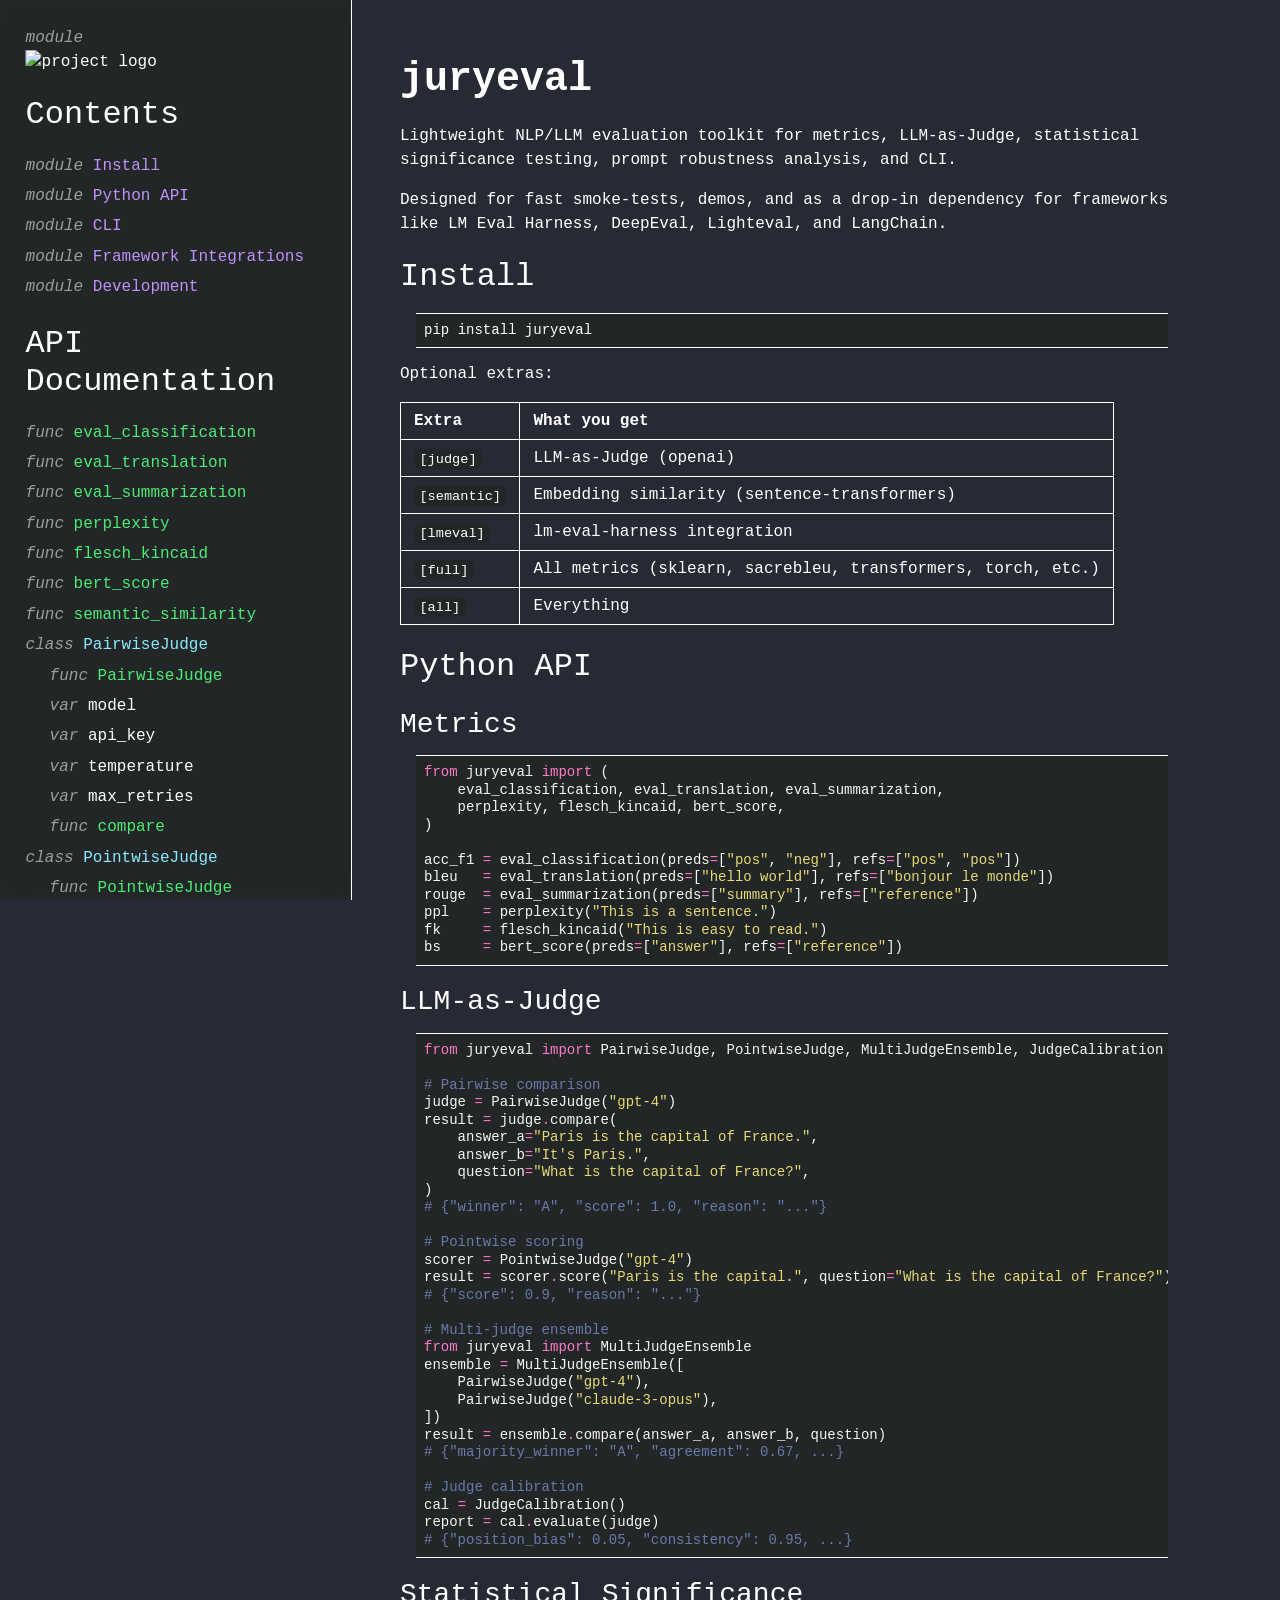
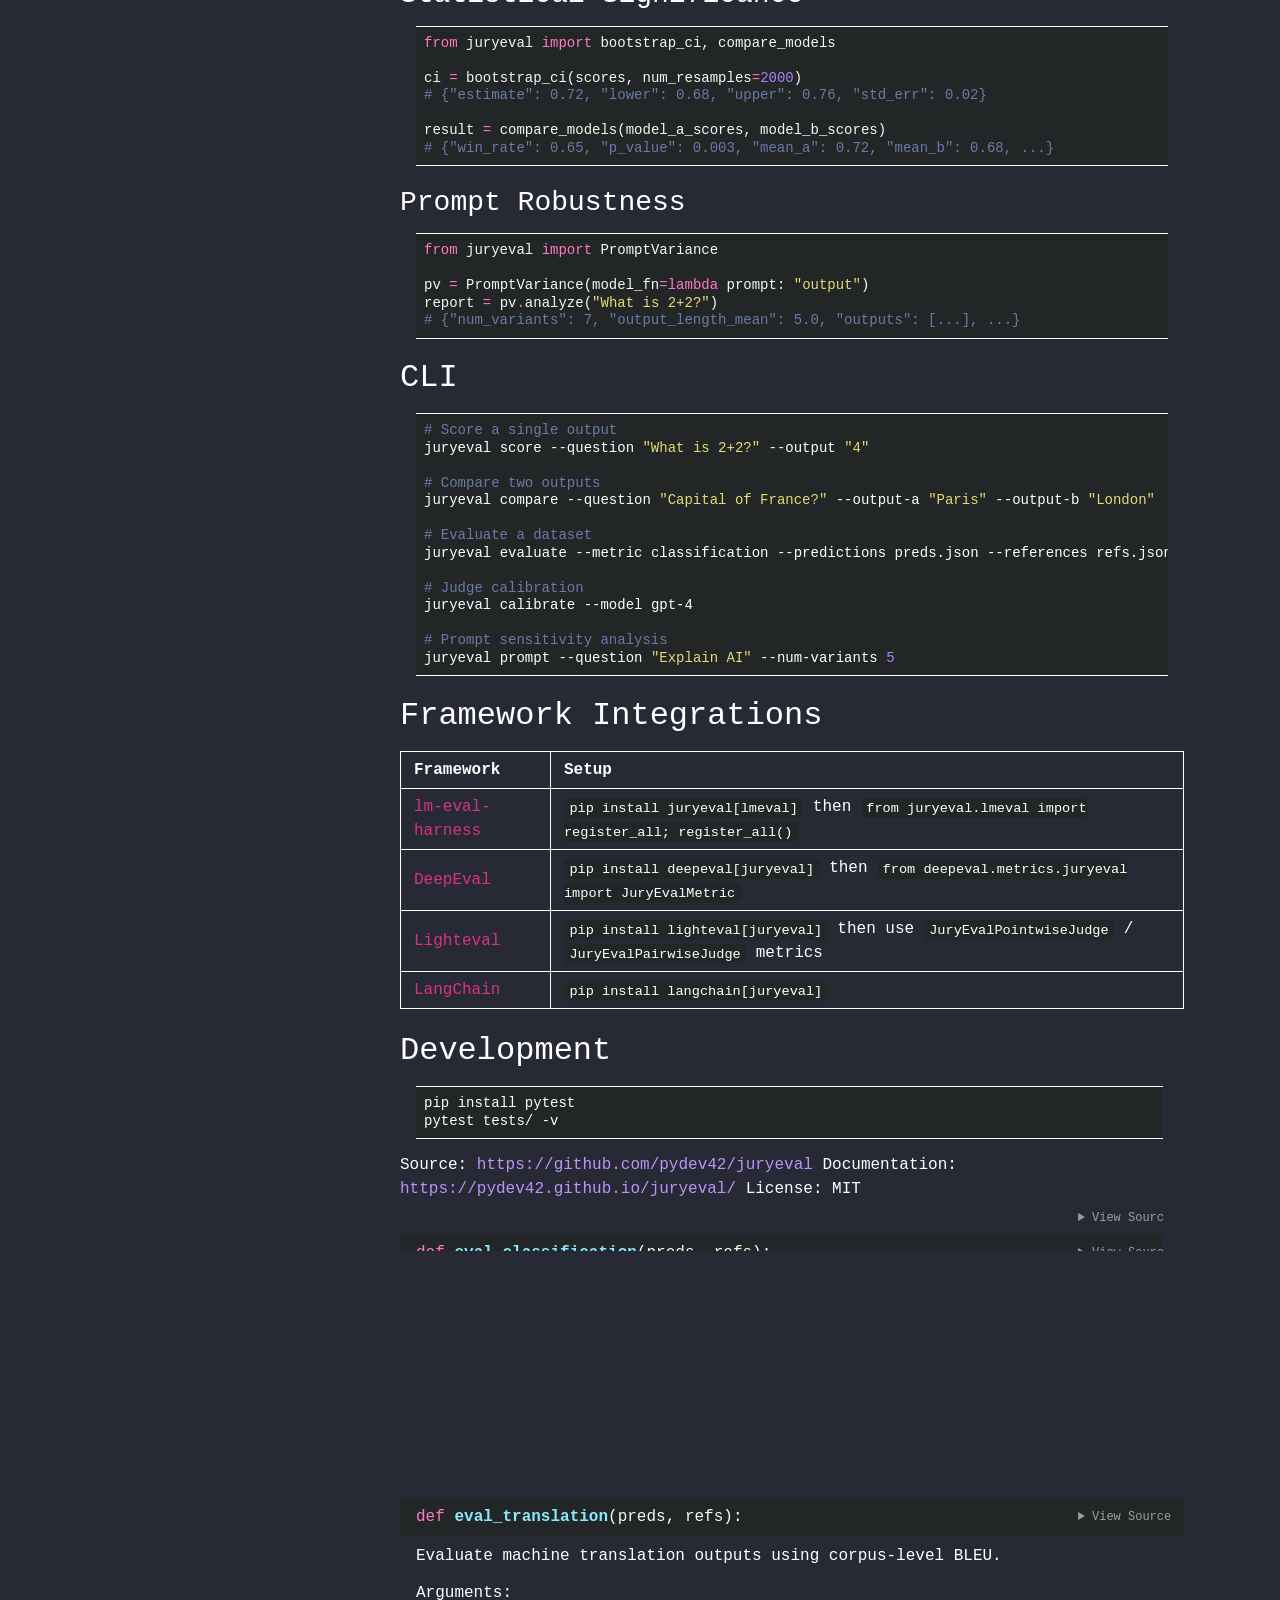
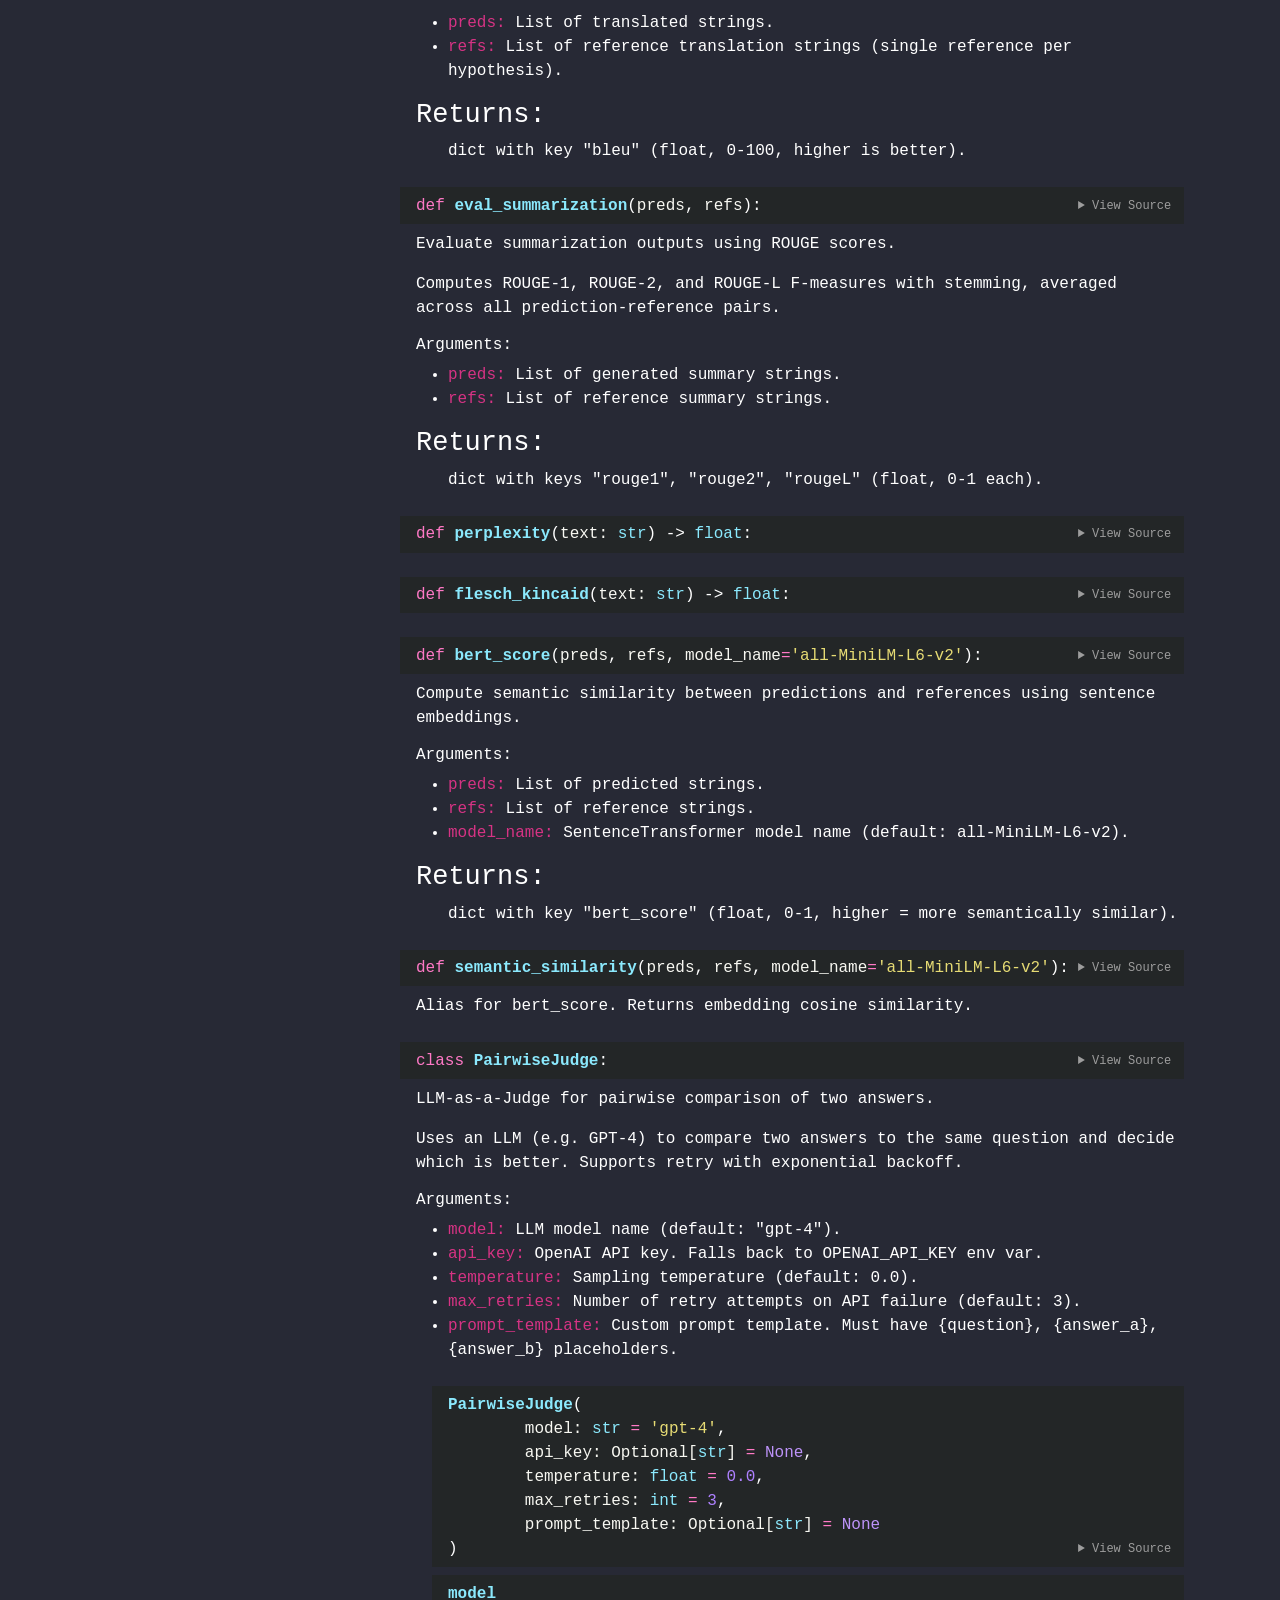
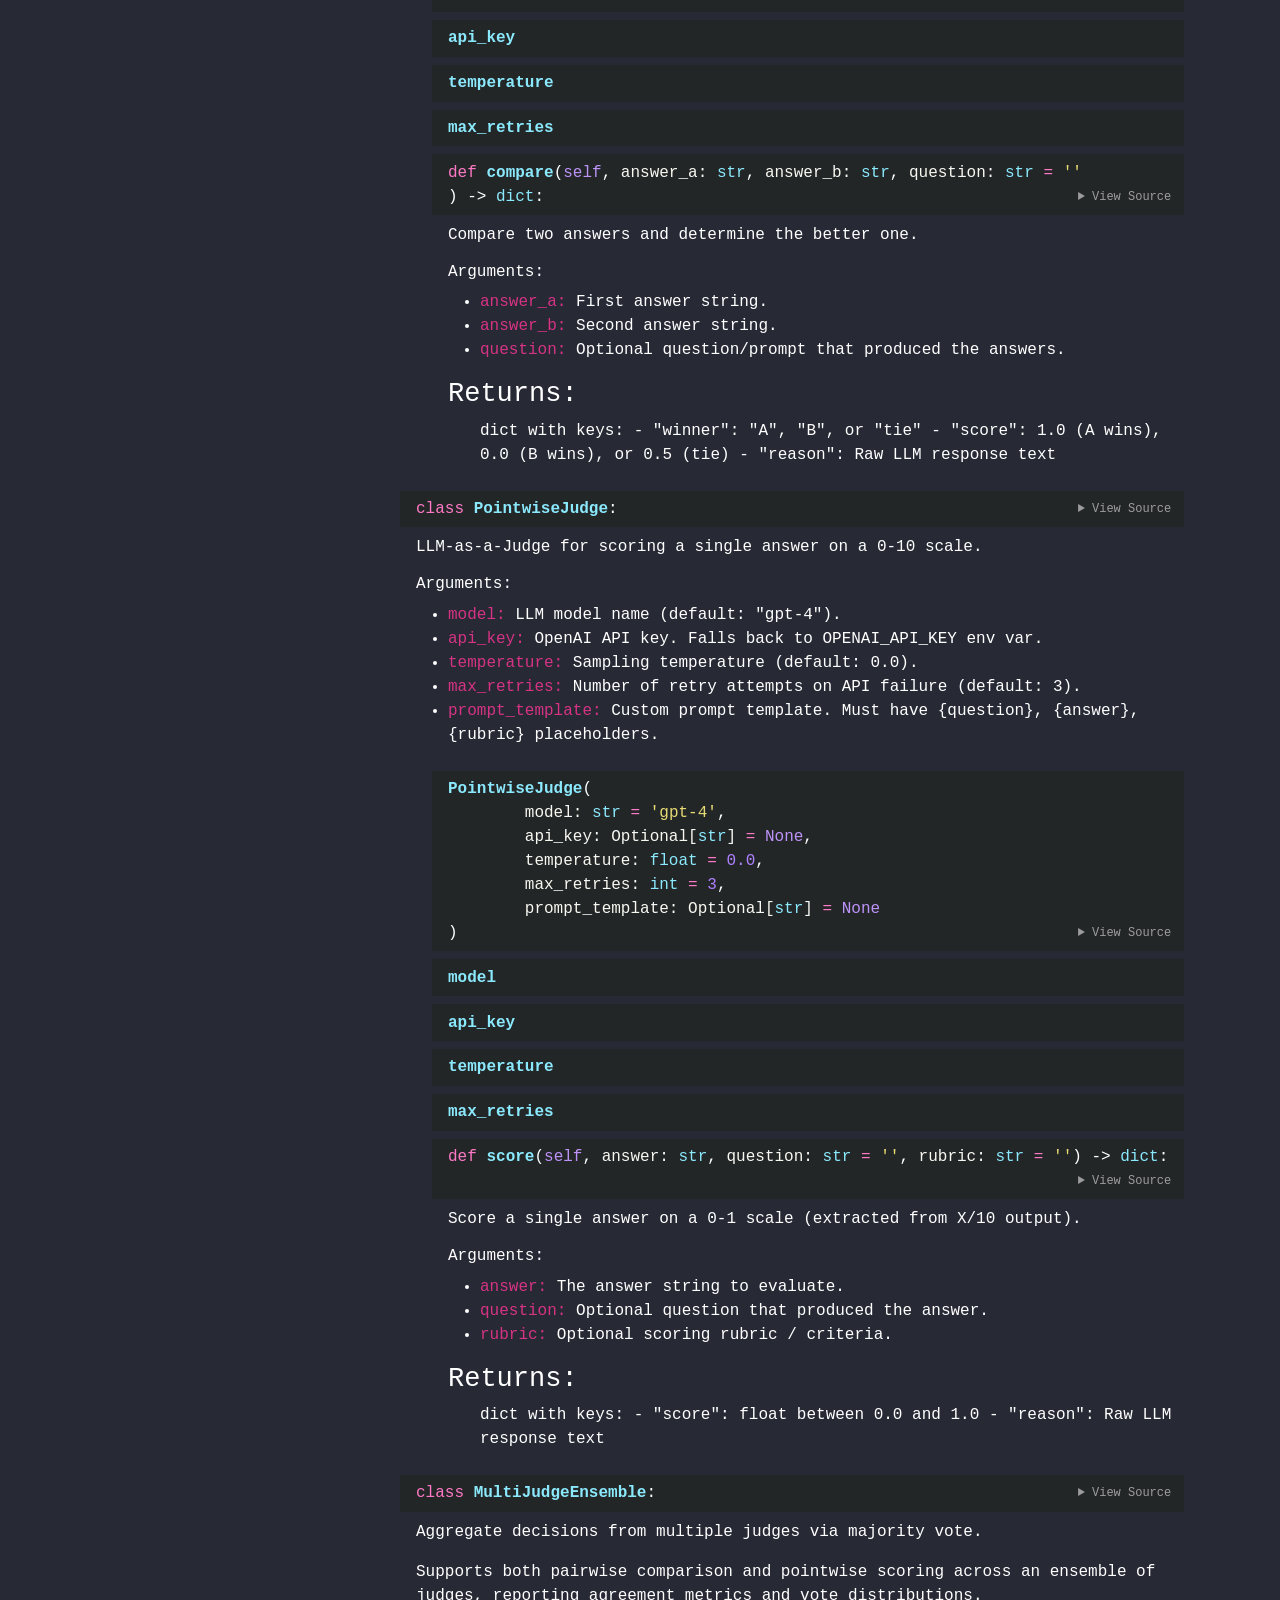
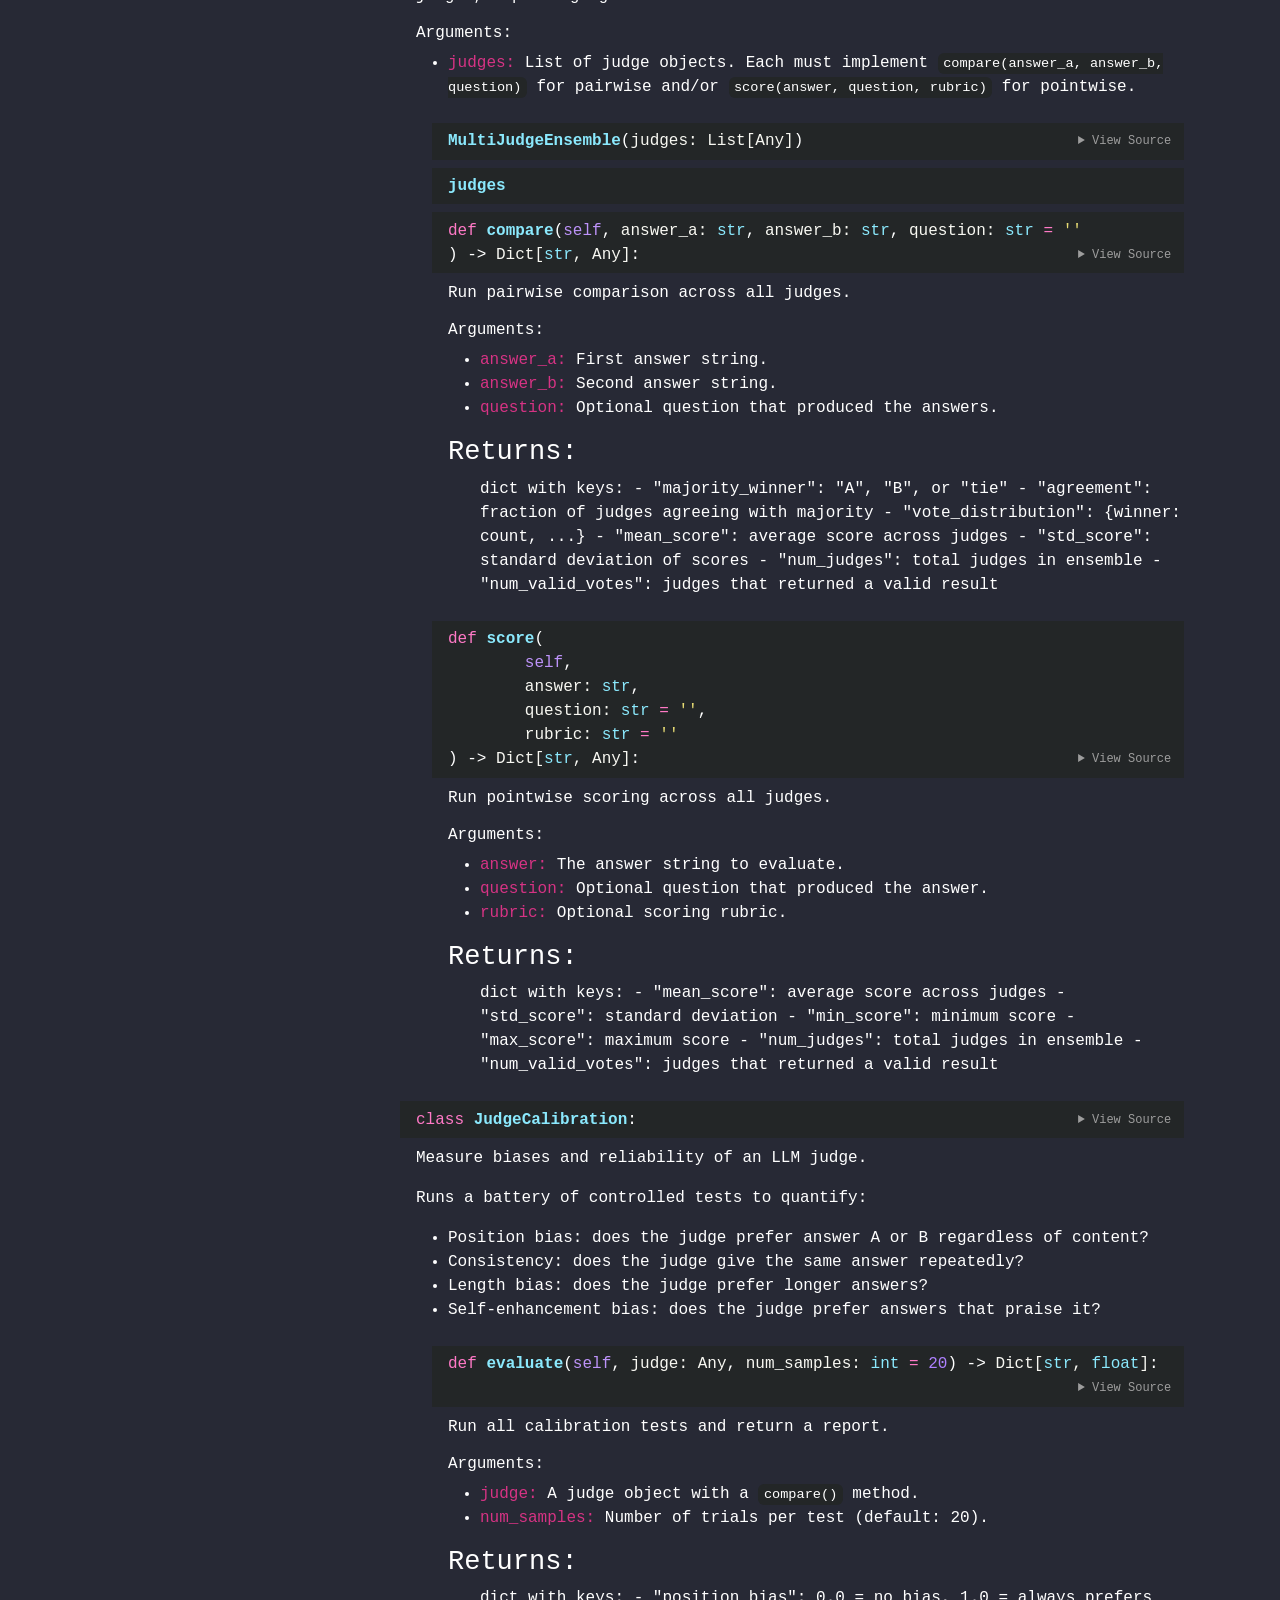
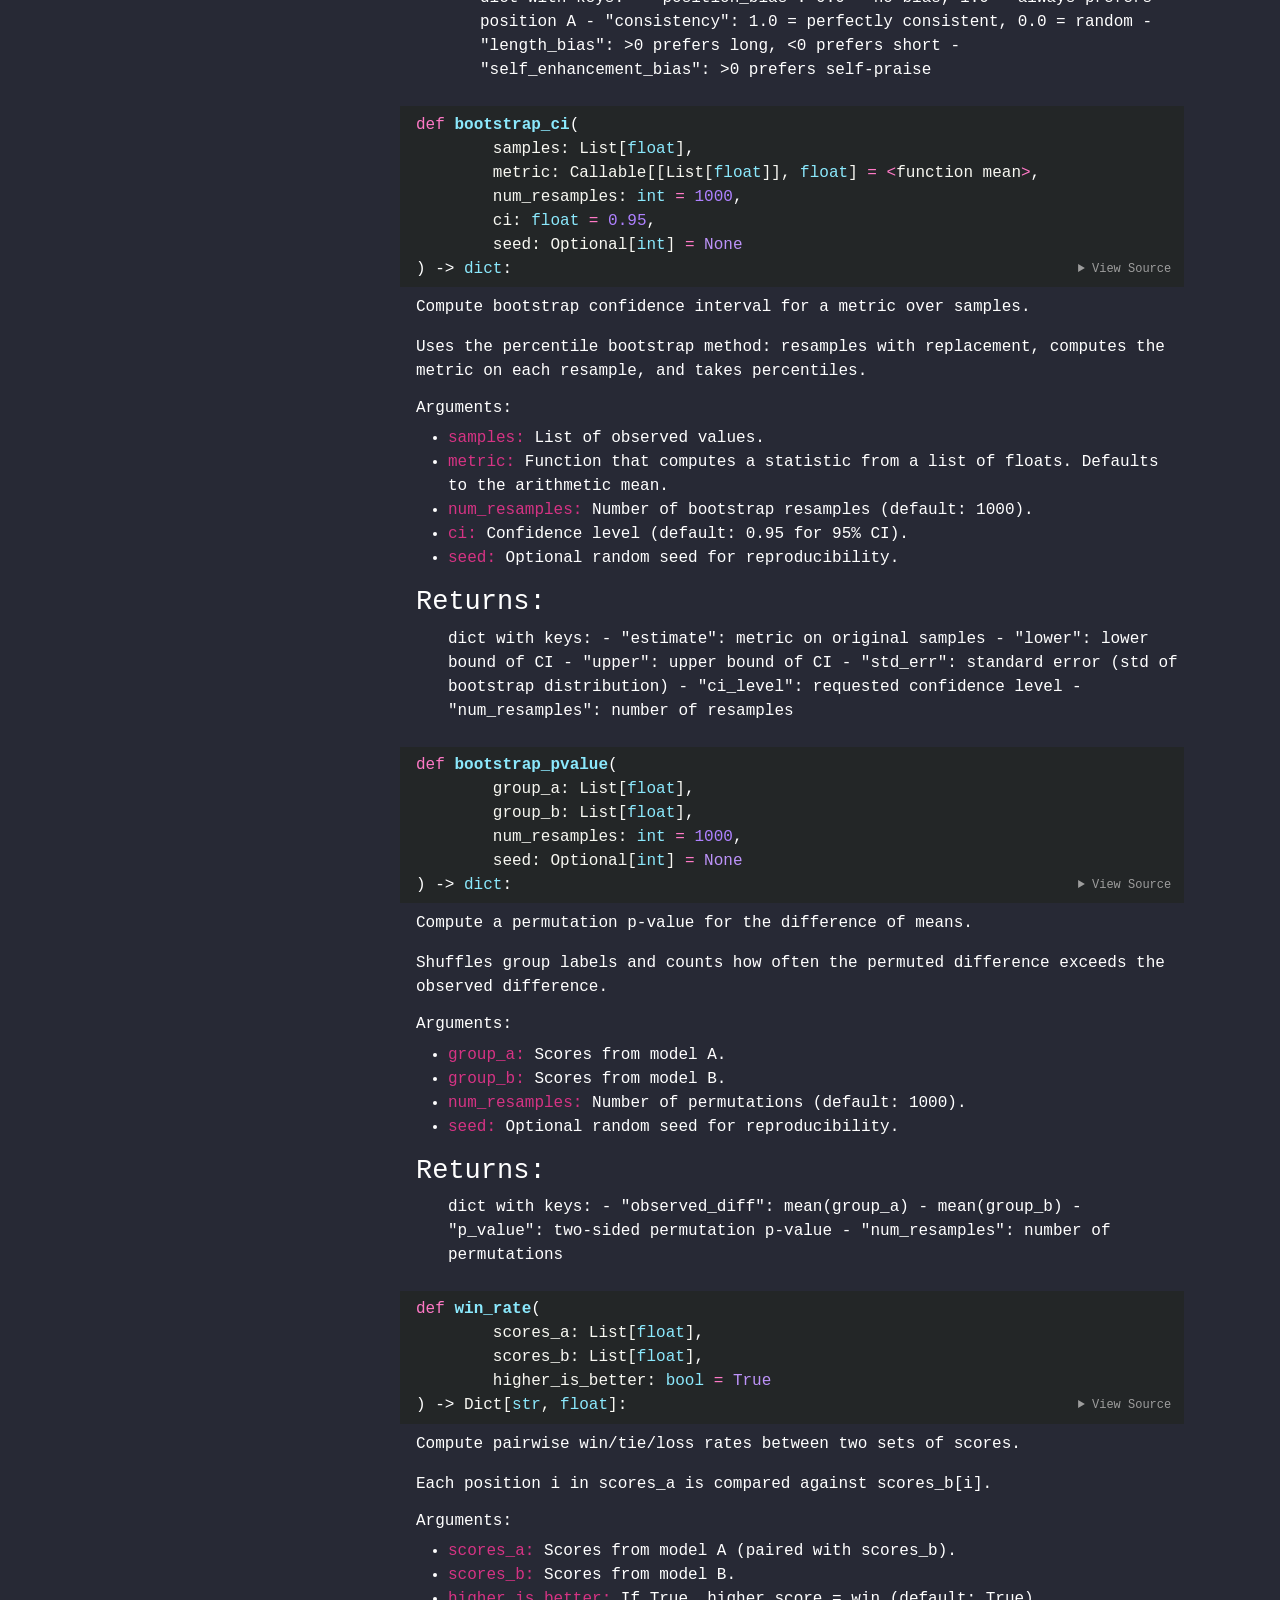
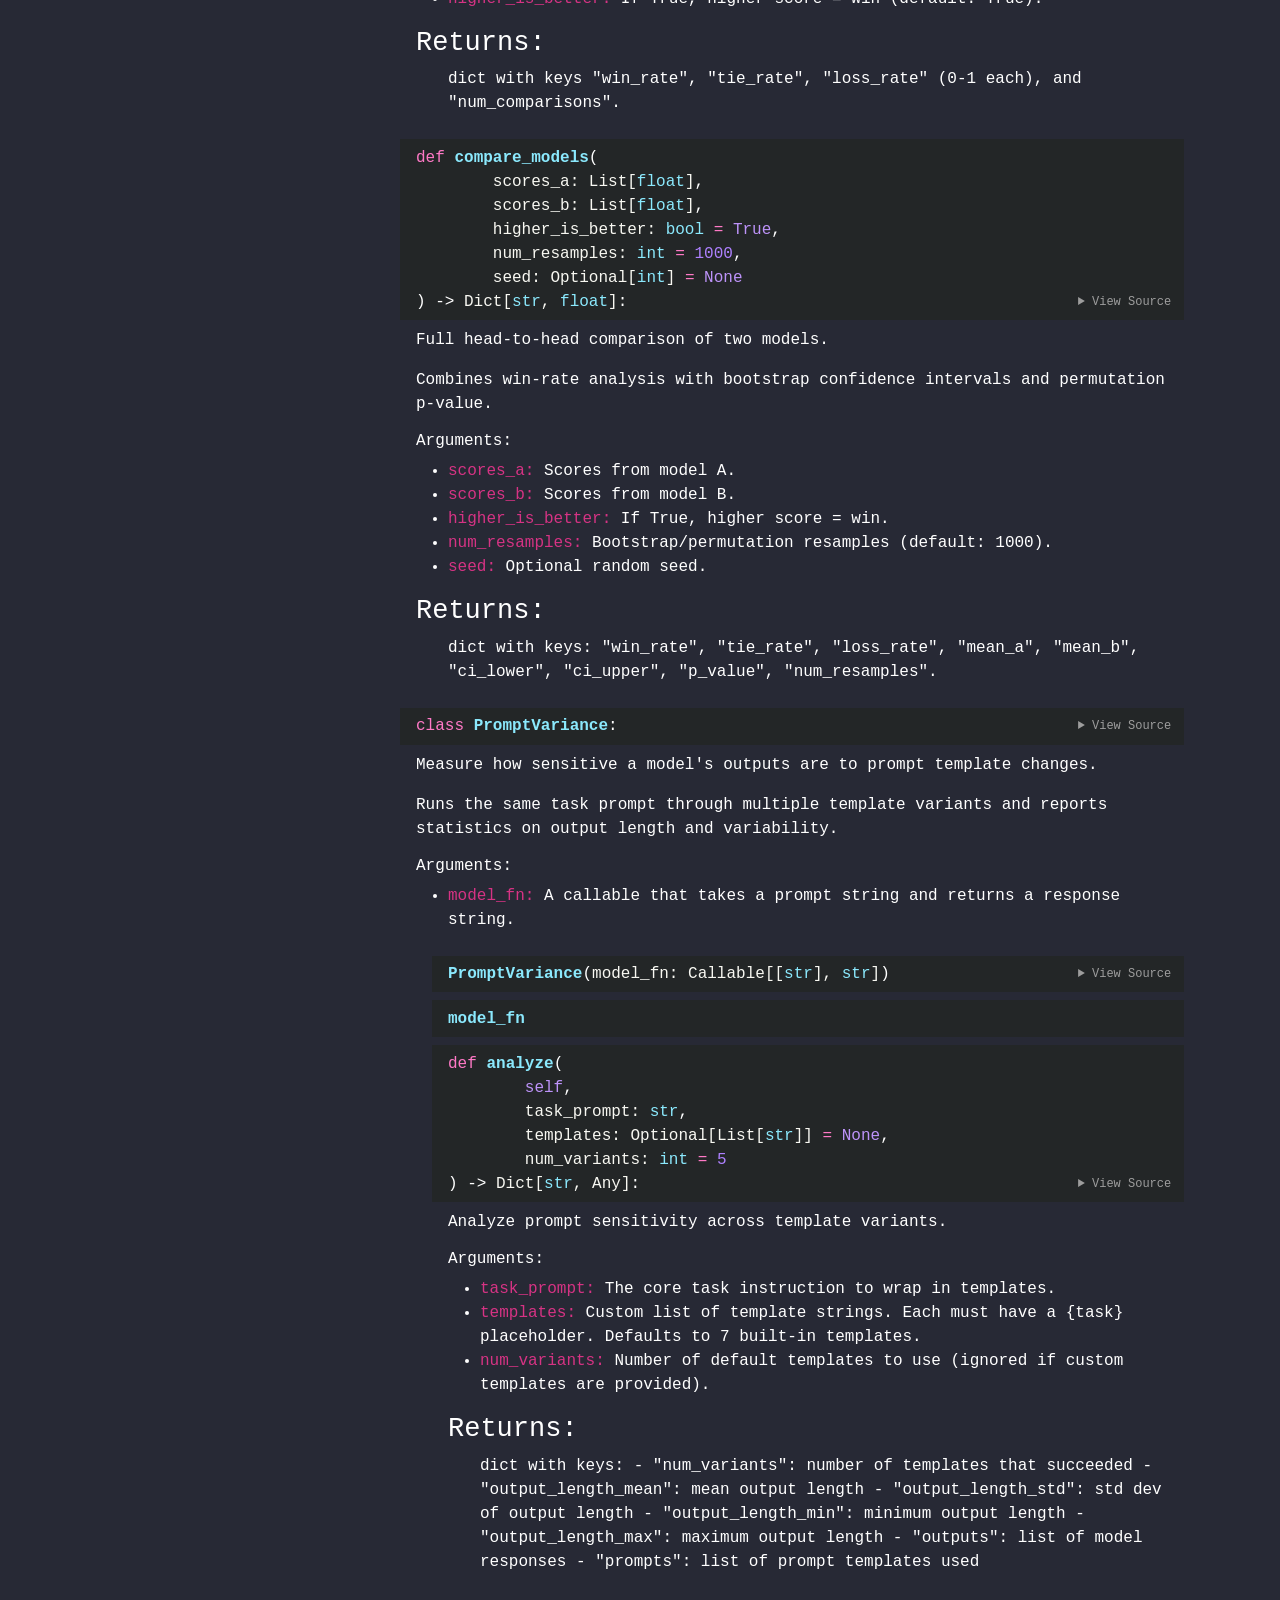
==== commit 94944460: "docs: add logo to README and regenerate pdoc with docs/logo.png" ====
--- a/docs/juryeval.html
+++ b/docs/juryeval.html
@@ -7,17 +7,17 @@
     <title>juryeval API documentation</title>
 
     <style>/*! * Bootstrap Reboot v5.0.0 (https://getbootstrap.com/) * Copyright 2011-2021 The Bootstrap Authors * Copyright 2011-2021 Twitter, Inc. * Licensed under MIT (https://github.com/twbs/bootstrap/blob/main/LICENSE) * Forked from Normalize.css, licensed MIT (https://github.com/necolas/normalize.css/blob/master/LICENSE.md) */*,::after,::before{box-sizing:border-box}@media (prefers-reduced-motion:no-preference){:root{scroll-behavior:smooth}}body{margin:0;font-family:system-ui,-apple-system,"Segoe UI",Roboto,"Helvetica Neue",Arial,"Noto Sans","Liberation Sans",sans-serif,"Apple Color Emoji","Segoe UI Emoji","Segoe UI Symbol","Noto Color Emoji";font-size:1rem;font-weight:400;line-height:1.5;color:#212529;background-color:#fff;-webkit-text-size-adjust:100%;-webkit-tap-highlight-color:transparent}hr{margin:1rem 0;color:inherit;background-color:currentColor;border:0;opacity:.25}hr:not([size]){height:1px}h1,h2,h3,h4,h5,h6{margin-top:0;margin-bottom:.5rem;font-weight:500;line-height:1.2}h1{font-size:calc(1.375rem + 1.5vw)}@media (min-width:1200px){h1{font-size:2.5rem}}h2{font-size:calc(1.325rem + .9vw)}@media (min-width:1200px){h2{font-size:2rem}}h3{font-size:calc(1.3rem + .6vw)}@media (min-width:1200px){h3{font-size:1.75rem}}h4{font-size:calc(1.275rem + .3vw)}@media (min-width:1200px){h4{font-size:1.5rem}}h5{font-size:1.25rem}h6{font-size:1rem}p{margin-top:0;margin-bottom:1rem}abbr[data-bs-original-title],abbr[title]{-webkit-text-decoration:underline dotted;text-decoration:underline dotted;cursor:help;-webkit-text-decoration-skip-ink:none;text-decoration-skip-ink:none}address{margin-bottom:1rem;font-style:normal;line-height:inherit}ol,ul{padding-left:2rem}dl,ol,ul{margin-top:0;margin-bottom:1rem}ol ol,ol ul,ul ol,ul ul{margin-bottom:0}dt{font-weight:700}dd{margin-bottom:.5rem;margin-left:0}blockquote{margin:0 0 1rem}b,strong{font-weight:bolder}small{font-size:.875em}mark{padding:.2em;background-color:#fcf8e3}sub,sup{position:relative;font-size:.75em;line-height:0;vertical-align:baseline}sub{bottom:-.25em}sup{top:-.5em}a{color:#0d6efd;text-decoration:underline}a:hover{color:#0a58ca}a:not([href]):not([class]),a:not([href]):not([class]):hover{color:inherit;text-decoration:none}code,kbd,pre,samp{font-family:SFMono-Regular,Menlo,Monaco,Consolas,"Liberation Mono","Courier New",monospace;font-size:1em;direction:ltr;unicode-bidi:bidi-override}pre{display:block;margin-top:0;margin-bottom:1rem;overflow:auto;font-size:.875em}pre code{font-size:inherit;color:inherit;word-break:normal}code{font-size:.875em;color:#d63384;word-wrap:break-word}a>code{color:inherit}kbd{padding:.2rem .4rem;font-size:.875em;color:#fff;background-color:#212529;border-radius:.2rem}kbd kbd{padding:0;font-size:1em;font-weight:700}figure{margin:0 0 1rem}img,svg{vertical-align:middle}table{caption-side:bottom;border-collapse:collapse}caption{padding-top:.5rem;padding-bottom:.5rem;color:#6c757d;text-align:left}th{text-align:inherit;text-align:-webkit-match-parent}tbody,td,tfoot,th,thead,tr{border-color:inherit;border-style:solid;border-width:0}label{display:inline-block}button{border-radius:0}button:focus:not(:focus-visible){outline:0}button,input,optgroup,select,textarea{margin:0;font-family:inherit;font-size:inherit;line-height:inherit}button,select{text-transform:none}[role=button]{cursor:pointer}select{word-wrap:normal}select:disabled{opacity:1}[list]::-webkit-calendar-picker-indicator{display:none}[type=button],[type=reset],[type=submit],button{-webkit-appearance:button}[type=button]:not(:disabled),[type=reset]:not(:disabled),[type=submit]:not(:disabled),button:not(:disabled){cursor:pointer}::-moz-focus-inner{padding:0;border-style:none}textarea{resize:vertical}fieldset{min-width:0;padding:0;margin:0;border:0}legend{float:left;width:100%;padding:0;margin-bottom:.5rem;font-size:calc(1.275rem + .3vw);line-height:inherit}@media (min-width:1200px){legend{font-size:1.5rem}}legend+*{clear:left}::-webkit-datetime-edit-day-field,::-webkit-datetime-edit-fields-wrapper,::-webkit-datetime-edit-hour-field,::-webkit-datetime-edit-minute,::-webkit-datetime-edit-month-field,::-webkit-datetime-edit-text,::-webkit-datetime-edit-year-field{padding:0}::-webkit-inner-spin-button{height:auto}[type=search]{outline-offset:-2px;-webkit-appearance:textfield}::-webkit-search-decoration{-webkit-appearance:none}::-webkit-color-swatch-wrapper{padding:0}::file-selector-button{font:inherit}::-webkit-file-upload-button{font:inherit;-webkit-appearance:button}output{display:inline-block}iframe{border:0}summary{display:list-item;cursor:pointer}progress{vertical-align:baseline}[hidden]{display:none!important}</style>
-    <style>/*! syntax-highlighting.css */pre{line-height:125%;}span.linenos{color:inherit; background-color:transparent; padding-left:5px; padding-right:20px;}.pdoc-code .hll{background-color:#ffffcc}.pdoc-code{background:#f8f8f8;}.pdoc-code .c{color:#3D7B7B; font-style:italic}.pdoc-code .err{border:1px solid #FF0000}.pdoc-code .k{color:#008000; font-weight:bold}.pdoc-code .o{color:#666666}.pdoc-code .ch{color:#3D7B7B; font-style:italic}.pdoc-code .cm{color:#3D7B7B; font-style:italic}.pdoc-code .cp{color:#9C6500}.pdoc-code .cpf{color:#3D7B7B; font-style:italic}.pdoc-code .c1{color:#3D7B7B; font-style:italic}.pdoc-code .cs{color:#3D7B7B; font-style:italic}.pdoc-code .gd{color:#A00000}.pdoc-code .ge{font-style:italic}.pdoc-code .gr{color:#E40000}.pdoc-code .gh{color:#000080; font-weight:bold}.pdoc-code .gi{color:#008400}.pdoc-code .go{color:#717171}.pdoc-code .gp{color:#000080; font-weight:bold}.pdoc-code .gs{font-weight:bold}.pdoc-code .gu{color:#800080; font-weight:bold}.pdoc-code .gt{color:#0044DD}.pdoc-code .kc{color:#008000; font-weight:bold}.pdoc-code .kd{color:#008000; font-weight:bold}.pdoc-code .kn{color:#008000; font-weight:bold}.pdoc-code .kp{color:#008000}.pdoc-code .kr{color:#008000; font-weight:bold}.pdoc-code .kt{color:#B00040}.pdoc-code .m{color:#666666}.pdoc-code .s{color:#BA2121}.pdoc-code .na{color:#687822}.pdoc-code .nb{color:#008000}.pdoc-code .nc{color:#0000FF; font-weight:bold}.pdoc-code .no{color:#880000}.pdoc-code .nd{color:#AA22FF}.pdoc-code .ni{color:#717171; font-weight:bold}.pdoc-code .ne{color:#CB3F38; font-weight:bold}.pdoc-code .nf{color:#0000FF}.pdoc-code .nl{color:#767600}.pdoc-code .nn{color:#0000FF; font-weight:bold}.pdoc-code .nt{color:#008000; font-weight:bold}.pdoc-code .nv{color:#19177C}.pdoc-code .ow{color:#AA22FF; font-weight:bold}.pdoc-code .w{color:#bbbbbb}.pdoc-code .mb{color:#666666}.pdoc-code .mf{color:#666666}.pdoc-code .mh{color:#666666}.pdoc-code .mi{color:#666666}.pdoc-code .mo{color:#666666}.pdoc-code .sa{color:#BA2121}.pdoc-code .sb{color:#BA2121}.pdoc-code .sc{color:#BA2121}.pdoc-code .dl{color:#BA2121}.pdoc-code .sd{color:#BA2121; font-style:italic}.pdoc-code .s2{color:#BA2121}.pdoc-code .se{color:#AA5D1F; font-weight:bold}.pdoc-code .sh{color:#BA2121}.pdoc-code .si{color:#A45A77; font-weight:bold}.pdoc-code .sx{color:#008000}.pdoc-code .sr{color:#A45A77}.pdoc-code .s1{color:#BA2121}.pdoc-code .ss{color:#19177C}.pdoc-code .bp{color:#008000}.pdoc-code .fm{color:#0000FF}.pdoc-code .vc{color:#19177C}.pdoc-code .vg{color:#19177C}.pdoc-code .vi{color:#19177C}.pdoc-code .vm{color:#19177C}.pdoc-code .il{color:#666666}</style>
-    <style>/*! theme.css */:root{--pdoc-background:#fff;}.pdoc{--text:#212529;--muted:#6c757d;--link:#3660a5;--link-hover:#1659c5;--code:#f8f8f8;--active:#fff598;--accent:#eee;--accent2:#c1c1c1;--nav-hover:rgba(255, 255, 255, 0.5);--name:#0066BB;--def:#008800;--annotation:#007020;}</style>
+    <style>/*! syntax-highlighting.css */pre{line-height:125%;}td.linenos pre{color:#ff5555;background-color:#282a36;padding-left:5px;padding-right:5px;}span.linenos{color:#ff5555;background-color:#282a36;padding-left:5px;padding-right:5px;}td.linenos pre.special{color:#ff5555;background-color:#ffffc0;padding-left:5px;padding-right:5px;}span.linenos.special{color:#ff5555;background-color:#ffffc0;padding-left:5px;padding-right:5px;}.pdoc-code .hll{background-color:#282a36;}.pdoc-code{background:#282a36;color:#ff5555;}.pdoc-code .c{color:#6a7aaa;}.pdoc-code .err{color:#ff5555;background-color:#1e0010;}.pdoc-code .k{color:#ff79c6;}.pdoc-code .l{color:#ae81ff;}.pdoc-code .n{color:#f8f8f2;}.pdoc-code .o{color:#ff79c6;}.pdoc-code .p{color:#f8f8f2;}.pdoc-code .ch{color:#6a7aaa;}.pdoc-code .cm{color:#6a7aaa;}.pdoc-code .cp{color:#6a7aaa;}.pdoc-code .cpf{color:#6a7aaa;}.pdoc-code .c1{color:#6a7aaa;}.pdoc-code .cs{color:#6a7aaa;}.pdoc-code .gd{color:#6a7aaa;}.pdoc-code .ge{font-style:italic;}.pdoc-code .gi{color:#a6e22e;}.pdoc-code .go{color:#ff79c6;}.pdoc-code .gp{color:#f92672;font-weight:bold;}.pdoc-code .gs{font-weight:bold;}.pdoc-code .gu{color:#75715e;}.pdoc-code .kc{color:#ff79c6;}.pdoc-code .kd{color:#bd93f9;}.pdoc-code .kn{color:#ff79c6;}.pdoc-code .kp{color:#bd93f9;}.pdoc-code .kr{color:#ff79c6;}.pdoc-code .kt{color:#ff79c6;}.pdoc-code .ld{color:#e6db74;}.pdoc-code .m{color:#ae81ff;}.pdoc-code .s{color:#e6db74;}.pdoc-code .na{color:#a6e22e;}.pdoc-code .nb{color:#8be9fd;}.pdoc-code .nc{color:#8be9fd;}.pdoc-code .no{color:#ff79c6;}.pdoc-code .nd{color:#8be9fd;}.pdoc-code .ni{color:#ff79c6;}.pdoc-code .ne{color:#8be9fd;}.pdoc-code .nf{color:#50fa7b;}.pdoc-code .nl{color:#f8f8f2;}.pdoc-code .nn{color:#f8f8f2;}.pdoc-code .nx{color:#a6e22e;}.pdoc-code .py{color:#f8f8f2;}.pdoc-code .nt{color:#f92672;}.pdoc-code .nv{color:#f8f8f2;}.pdoc-code .ow{color:#ff79c6;}.pdoc-code .w{color:#f8f8f2;}.pdoc-code .mb{color:#ae81ff;}.pdoc-code .mf{color:#ae81ff;}.pdoc-code .mh{color:#ae81ff;}.pdoc-code .mi{color:#ae81ff;}.pdoc-code .mo{color:#ae81ff;}.pdoc-code .sa{color:#ff79c6;}.pdoc-code .sb{color:#e6db74;}.pdoc-code .sc{color:#e6db74;}.pdoc-code .dl{color:#e6db74;}.pdoc-code .sd{color:#6272a4;}.pdoc-code .s2{color:#e6db74;}.pdoc-code .se{color:#ae81ff;}.pdoc-code .sh{color:#e6db74;}.pdoc-code .si{color:#bd93f9;}.pdoc-code .sx{color:#e6db74;}.pdoc-code .sr{color:#e6db74;}.pdoc-code .s1{color:#e6db74;}.pdoc-code .ss{color:#e6db74;}.pdoc-code .bp{color:#bd93f9;}.pdoc-code .fm{color:#bd93f9;}.pdoc-code .vc{color:#bd93f9;}.pdoc-code .vg{color:#f8f8f2;}.pdoc-code .vi{color:#ffffff;}.pdoc-code .vm{color:#bd93f9;}.pdoc-code .il{color:#ae81ff;}.pdoc-code .nd{color:#50fa7b;}</style>
+    <style>/*! theme.css */:root{--pdoc-background:#272935; }.pdoc{--text:white; --muted:#9d9d9d; --link:#bd93f9; --link-hover:white; --active:#555; --code:#232627; --accent:#232627; --accent2:#FFF; }</style>
     <style>/*! layout.css */html, body{width:100%;height:100%;}html, main{scroll-behavior:smooth;}body{background-color:var(--pdoc-background);}@media (max-width:769px){#navtoggle{cursor:pointer;position:absolute;width:50px;height:40px;top:1rem;right:1rem;border-color:var(--text);color:var(--text);display:flex;opacity:0.8;z-index:999;}#navtoggle:hover{opacity:1;}#togglestate + div{display:none;}#togglestate:checked + div{display:inherit;}main, header{padding:2rem 3vw;}header + main{margin-top:-3rem;}.git-button{display:none !important;}nav input[type="search"]{max-width:77%;}nav input[type="search"]:first-child{margin-top:-6px;}nav input[type="search"]:valid ~ *{display:none !important;}}@media (min-width:770px){:root{--sidebar-width:clamp(12.5rem, 28vw, 22rem);}nav{position:fixed;overflow:auto;height:100vh;width:var(--sidebar-width);}main, header{padding:3rem 2rem 3rem calc(var(--sidebar-width) + 3rem);width:calc(54rem + var(--sidebar-width));max-width:100%;}header + main{margin-top:-4rem;}#navtoggle{display:none;}}#togglestate{position:absolute;height:0;opacity:0;}nav.pdoc{--pad:clamp(0.5rem, 2vw, 1.75rem);--indent:1.5rem;background-color:var(--accent);border-right:1px solid var(--accent2);box-shadow:0 0 20px rgba(50, 50, 50, .2) inset;padding:0 0 0 var(--pad);overflow-wrap:anywhere;scrollbar-width:thin; scrollbar-color:var(--accent2) transparent; z-index:1}nav.pdoc::-webkit-scrollbar{width:.4rem; }nav.pdoc::-webkit-scrollbar-thumb{background-color:var(--accent2); }nav.pdoc > div{padding:var(--pad) 0;}nav.pdoc .module-list-button{display:inline-flex;align-items:center;color:var(--text);border-color:var(--muted);margin-bottom:1rem;}nav.pdoc .module-list-button:hover{border-color:var(--text);}nav.pdoc input[type=search]{display:block;outline-offset:0;width:calc(100% - var(--pad));}nav.pdoc .logo{max-width:calc(100% - var(--pad));max-height:35vh;display:block;margin:0 auto 1rem;transform:translate(calc(-.5 * var(--pad)), 0);}nav.pdoc ul{list-style:none;padding-left:0;}nav.pdoc > div > ul{margin-left:calc(0px - var(--pad));}nav.pdoc li a{padding:.2rem 0 .2rem calc(var(--pad) + var(--indent));}nav.pdoc > div > ul > li > a{padding-left:var(--pad);}nav.pdoc li{transition:all 100ms;}nav.pdoc li:hover{background-color:var(--nav-hover);}nav.pdoc a, nav.pdoc a:hover{color:var(--text);}nav.pdoc a{display:block;}nav.pdoc > h2:first-of-type{margin-top:1.5rem;}nav.pdoc .class:before{content:"class ";color:var(--muted);}nav.pdoc .function:after{content:"()";color:var(--muted);}nav.pdoc footer:before{content:"";display:block;width:calc(100% - var(--pad));border-top:solid var(--accent2) 1px;margin-top:1.5rem;padding-top:.5rem;}nav.pdoc footer{font-size:small;}</style>
     <style>/*! content.css */.pdoc{color:var(--text);box-sizing:border-box;line-height:1.5;background:none;}.pdoc .pdoc-button{cursor:pointer;display:inline-block;border:solid black 1px;border-radius:2px;font-size:.75rem;padding:calc(0.5em - 1px) 1em;transition:100ms all;}.pdoc .alert{padding:1rem 1rem 1rem calc(1.5rem + 24px);border:1px solid transparent;border-radius:.25rem;background-repeat:no-repeat;background-position:.75rem center;margin-bottom:1rem;}.pdoc .alert > em{display:none;}.pdoc .alert > *:last-child{margin-bottom:0;}.pdoc .alert.note{color:#084298;background-color:#cfe2ff;border-color:#b6d4fe;background-image:url("data:image/svg+xml,%3Csvg%20xmlns%3D%22http%3A//www.w3.org/2000/svg%22%20width%3D%2224%22%20height%3D%2224%22%20fill%3D%22%23084298%22%20viewBox%3D%220%200%2016%2016%22%3E%3Cpath%20d%3D%22M8%2016A8%208%200%201%200%208%200a8%208%200%200%200%200%2016zm.93-9.412-1%204.705c-.07.34.029.533.304.533.194%200%20.487-.07.686-.246l-.088.416c-.287.346-.92.598-1.465.598-.703%200-1.002-.422-.808-1.319l.738-3.468c.064-.293.006-.399-.287-.47l-.451-.081.082-.381%202.29-.287zM8%205.5a1%201%200%201%201%200-2%201%201%200%200%201%200%202z%22/%3E%3C/svg%3E");}.pdoc .alert.tip{color:#0a3622;background-color:#d1e7dd;border-color:#a3cfbb;background-image:url("data:image/svg+xml,%3Csvg%20xmlns%3D%22http%3A//www.w3.org/2000/svg%22%20width%3D%2224%22%20height%3D%2224%22%20fill%3D%22%230a3622%22%20viewBox%3D%220%200%2016%2016%22%3E%3Cpath%20d%3D%22M2%206a6%206%200%201%201%2010.174%204.31c-.203.196-.359.4-.453.619l-.762%201.769A.5.5%200%200%201%2010.5%2013a.5.5%200%200%201%200%201%20.5.5%200%200%201%200%201l-.224.447a1%201%200%200%201-.894.553H6.618a1%201%200%200%201-.894-.553L5.5%2015a.5.5%200%200%201%200-1%20.5.5%200%200%201%200-1%20.5.5%200%200%201-.46-.302l-.761-1.77a2%202%200%200%200-.453-.618A5.98%205.98%200%200%201%202%206m6-5a5%205%200%200%200-3.479%208.592c.263.254.514.564.676.941L5.83%2012h4.342l.632-1.467c.162-.377.413-.687.676-.941A5%205%200%200%200%208%201%22/%3E%3C/svg%3E");}.pdoc .alert.important{color:#055160;background-color:#cff4fc;border-color:#9eeaf9;background-image:url("data:image/svg+xml,%3Csvg%20xmlns%3D%22http%3A//www.w3.org/2000/svg%22%20width%3D%2224%22%20height%3D%2224%22%20fill%3D%22%23055160%22%20viewBox%3D%220%200%2016%2016%22%3E%3Cpath%20d%3D%22M2%200a2%202%200%200%200-2%202v12a2%202%200%200%200%202%202h12a2%202%200%200%200%202-2V2a2%202%200%200%200-2-2zm6%204c.535%200%20.954.462.9.995l-.35%203.507a.552.552%200%200%201-1.1%200L7.1%204.995A.905.905%200%200%201%208%204m.002%206a1%201%200%201%201%200%202%201%201%200%200%201%200-2%22/%3E%3C/svg%3E");}.pdoc .alert.warning{color:#664d03;background-color:#fff3cd;border-color:#ffecb5;background-image:url("data:image/svg+xml,%3Csvg%20xmlns%3D%22http%3A//www.w3.org/2000/svg%22%20width%3D%2224%22%20height%3D%2224%22%20fill%3D%22%23664d03%22%20viewBox%3D%220%200%2016%2016%22%3E%3Cpath%20d%3D%22M8.982%201.566a1.13%201.13%200%200%200-1.96%200L.165%2013.233c-.457.778.091%201.767.98%201.767h13.713c.889%200%201.438-.99.98-1.767L8.982%201.566zM8%205c.535%200%20.954.462.9.995l-.35%203.507a.552.552%200%200%201-1.1%200L7.1%205.995A.905.905%200%200%201%208%205zm.002%206a1%201%200%201%201%200%202%201%201%200%200%201%200-2z%22/%3E%3C/svg%3E");}.pdoc .alert.caution{color:#842029;background-color:#f8d7da;border-color:#f5c2c7;background-image:url("data:image/svg+xml,%3Csvg%20xmlns%3D%22http%3A//www.w3.org/2000/svg%22%20width%3D%2224%22%20height%3D%2224%22%20fill%3D%22%23842029%22%20viewBox%3D%220%200%2016%2016%22%3E%3Cpath%20d%3D%22M11.46.146A.5.5%200%200%200%2011.107%200H4.893a.5.5%200%200%200-.353.146L.146%204.54A.5.5%200%200%200%200%204.893v6.214a.5.5%200%200%200%20.146.353l4.394%204.394a.5.5%200%200%200%20.353.146h6.214a.5.5%200%200%200%20.353-.146l4.394-4.394a.5.5%200%200%200%20.146-.353V4.893a.5.5%200%200%200-.146-.353zM8%204c.535%200%20.954.462.9.995l-.35%203.507a.552.552%200%200%201-1.1%200L7.1%204.995A.905.905%200%200%201%208%204m.002%206a1%201%200%201%201%200%202%201%201%200%200%201%200-2%22/%3E%3C/svg%3E");}.pdoc .alert.danger{color:#842029;background-color:#f8d7da;border-color:#f5c2c7;background-image:url("data:image/svg+xml,%3Csvg%20xmlns%3D%22http%3A//www.w3.org/2000/svg%22%20width%3D%2224%22%20height%3D%2224%22%20fill%3D%22%23842029%22%20viewBox%3D%220%200%2016%2016%22%3E%3Cpath%20d%3D%22M5.52.359A.5.5%200%200%201%206%200h4a.5.5%200%200%201%20.474.658L8.694%206H12.5a.5.5%200%200%201%20.395.807l-7%209a.5.5%200%200%201-.873-.454L6.823%209.5H3.5a.5.5%200%200%201-.48-.641l2.5-8.5z%22/%3E%3C/svg%3E");}.pdoc .visually-hidden{position:absolute !important;width:1px !important;height:1px !important;padding:0 !important;margin:-1px !important;overflow:hidden !important;clip:rect(0, 0, 0, 0) !important;white-space:nowrap !important;border:0 !important;}.pdoc h1, .pdoc h2, .pdoc h3{font-weight:300;margin:.3em 0;padding:.2em 0;}.pdoc > section:not(.module-info) h1{font-size:1.5rem;font-weight:500;}.pdoc > section:not(.module-info) h2{font-size:1.4rem;font-weight:500;}.pdoc > section:not(.module-info) h3{font-size:1.3rem;font-weight:500;}.pdoc > section:not(.module-info) h4{font-size:1.2rem;}.pdoc > section:not(.module-info) h5{font-size:1.1rem;}.pdoc a{text-decoration:none;color:var(--link);}.pdoc a:hover{color:var(--link-hover);}.pdoc blockquote{margin-left:2rem;}.pdoc pre{border-top:1px solid var(--accent2);border-bottom:1px solid var(--accent2);margin-top:0;margin-bottom:1em;padding:.5rem 0 .5rem .5rem;overflow-x:auto;background-color:var(--code);}.pdoc code{color:var(--text);padding:.2em .4em;margin:0;font-size:85%;background-color:var(--accent);border-radius:6px;}.pdoc a > code{color:inherit;}.pdoc pre > code{display:inline-block;font-size:inherit;background:none;border:none;padding:0;}.pdoc > section:not(.module-info){margin-bottom:1.5rem;}.pdoc .modulename{margin-top:0;font-weight:bold;}.pdoc .modulename a{color:var(--link);transition:100ms all;}.pdoc .git-button{float:right;border:solid var(--link) 1px;}.pdoc .git-button:hover{background-color:var(--link);color:var(--pdoc-background);}.view-source-toggle-state,.view-source-toggle-state ~ .pdoc-code{display:none;}.view-source-toggle-state:checked ~ .pdoc-code{display:block;}.view-source-button{display:inline-block;float:right;font-size:.75rem;line-height:1.5rem;color:var(--muted);padding:0 .4rem 0 1.3rem;cursor:pointer;text-indent:-2px;}.view-source-button > span{visibility:hidden;}.module-info .view-source-button{float:none;display:flex;justify-content:flex-end;margin:-1.2rem .4rem -.2rem 0;}.view-source-button::before{position:absolute;content:"View Source";display:list-item;list-style-type:disclosure-closed;}.view-source-toggle-state:checked ~ .attr .view-source-button::before,.view-source-toggle-state:checked ~ .view-source-button::before{list-style-type:disclosure-open;}.pdoc .docstring{margin-bottom:1.5rem;}.pdoc section:not(.module-info) .docstring{margin-left:clamp(0rem, 5vw - 2rem, 1rem);}.pdoc .docstring .pdoc-code{margin-left:1em;margin-right:1em;}.pdoc h1:target,.pdoc h2:target,.pdoc h3:target,.pdoc h4:target,.pdoc h5:target,.pdoc h6:target,.pdoc .pdoc-code > pre > span:target{background-color:var(--active);box-shadow:-1rem 0 0 0 var(--active);}.pdoc .pdoc-code > pre > span:target{display:block;}.pdoc div:target > .attr,.pdoc section:target > .attr,.pdoc dd:target > a{background-color:var(--active);}.pdoc *{scroll-margin:2rem;}.pdoc .pdoc-code .linenos{user-select:none;}.pdoc .attr:hover{filter:contrast(0.95);}.pdoc section, .pdoc .classattr{position:relative;}.pdoc .headerlink{--width:clamp(1rem, 3vw, 2rem);position:absolute;top:0;left:calc(0rem - var(--width));transition:all 100ms ease-in-out;opacity:0;}.pdoc .headerlink::before{content:"#";display:block;text-align:center;width:var(--width);height:2.3rem;line-height:2.3rem;font-size:1.5rem;}.pdoc .attr:hover ~ .headerlink,.pdoc *:target > .headerlink,.pdoc .headerlink:hover{opacity:1;}.pdoc .attr{display:block;margin:.5rem 0 .5rem;padding:.4rem .4rem .4rem 1rem;background-color:var(--accent);overflow-x:auto;}.pdoc .classattr{margin-left:2rem;}.pdoc .decorator-deprecated{color:#842029;}.pdoc .decorator-deprecated ~ span{filter:grayscale(1) opacity(0.8);}.pdoc .name{color:var(--name);font-weight:bold;}.pdoc .def{color:var(--def);font-weight:bold;}.pdoc .signature{background-color:transparent;}.pdoc .param, .pdoc .return-annotation{white-space:pre;}.pdoc .signature.multiline .param{display:block;}.pdoc .signature.condensed .param{display:inline-block;}.pdoc .annotation{color:var(--annotation);}.pdoc .view-value-toggle-state,.pdoc .view-value-toggle-state ~ .default_value{display:none;}.pdoc .view-value-toggle-state:checked ~ .default_value{display:inherit;}.pdoc .view-value-button{font-size:.5rem;vertical-align:middle;border-style:dashed;margin-top:-0.1rem;}.pdoc .view-value-button:hover{background:white;}.pdoc .view-value-button::before{content:"show";text-align:center;width:2.2em;display:inline-block;}.pdoc .view-value-toggle-state:checked ~ .view-value-button::before{content:"hide";}.pdoc .inherited{margin-left:2rem;}.pdoc .inherited dt{font-weight:700;}.pdoc .inherited dt, .pdoc .inherited dd{display:inline;margin-left:0;margin-bottom:.5rem;}.pdoc .inherited dd:not(:last-child):after{content:", ";}.pdoc .inherited .class:before{content:"class ";}.pdoc .inherited .function a:after{content:"()";}.pdoc .search-result .docstring{overflow:auto;max-height:25vh;}.pdoc .search-result.focused > .attr{background-color:var(--active);}.pdoc .attribution{margin-top:2rem;display:block;opacity:0.5;transition:all 200ms;filter:grayscale(100%);}.pdoc .attribution:hover{opacity:1;filter:grayscale(0%);}.pdoc .attribution img{margin-left:5px;height:27px;vertical-align:bottom;width:50px;transition:all 200ms;}.pdoc table{display:block;width:max-content;max-width:100%;overflow:auto;margin-bottom:1rem;}.pdoc table th{font-weight:600;}.pdoc table th, .pdoc table td{padding:6px 13px;border:1px solid var(--accent2);}</style>
-    <style>/*! custom.css */</style></head>
+    <style>/*! custom.css */*{font-family:SFMono-Regular, Menlo, Monaco, Consolas, "Liberation Mono", "Courier New", monospace;}.pdoc .il{color:#ae81ff}nav.pdoc a.pdoc-button.module-list-button{display:none;}.pdoc .modulename a:hover{color:#ff79c6;}.pdoc .classattr{color:#FFF;}.pdoc p{font-weight:300;}.pdoc li.code{color:#d63384;}.pdoc h2{color:#FFF;font-weight:0;margin:.3em 0;padding:.2em 0;content:"Module Content";}.pdoc h5{color:white;font-style:italic;}.pdoc .modulename{color:#FFF;font-weight:0;}nav.pdoc a.variable::before{content:"var ";color:#9d9d9d;font-style:italic;}nav.pdoc .function::before{content:"func ";color:#9d9d9d;font-style:italic;}nav.pdoc .function::after{content:"";color:#9d9d9d;}nav.pdoc .class::before{content:"class ";font-style:italic;}nav.pdoc .class::after{content:"";}nav.pdoc a.class{color:#8be9fd;}nav.pdoc a.class:hover{color:#fff;}nav.pdoc a::before{content:"module ";font-style:italic;color:#9d9d9d;}nav.pdoc a.function{color:#4dec75;}nav.pdoc a.variable{color:white;}nav.pdoc li a{color:#bd93f9;}.pdoc span.default_value{color:#e6db74;}.pdoc span.def{font-weight:normal;color:#ff79c6;}.pdoc h6#attributes{color:#FFF;font-size:25px;}.pdoc h6#example{color:#FFF;font-size:29px;}.pdoc h6#notes{font-size:27px;color:orange;}.pdoc h6#returns{font-size:27px;color:white;}.pdoc h6#parameters{font-size:27px;color:white;}.pdoc h6#raises{font-size:27px;color:#FF6666;}.pdoc .kc{color:#bd93f9;}.pdoc li{color:white;}.pdoc .nd{color:#50fa7b;}.pdoc b,strong{color:#d63384;font-weight:normal;}.pdoc em{color:orange;font-size:23px;}.pdoc div.decorator{color:#50fa7b;}.pdoc span.name{color:#8be9fd;}.pdoc span.base{color:#8be9fd;}.pdoc .inherited dt,.pdoc .inherited dt::before{color:#8be9fd;}.pdoc .inherited dd,.pdoc .inherited dd{color:#FFF;}.pdoc .inherited dd:not(:last-child)::after{color:#fff;}.pdoc .inherited dd:not(:last-child)::after{color:#FFF;}.pdoc h1,.pdoc h2,.pdoc h3{font-weight:300;margin:0.3em 0;padding:0.2em 0;color:white;}nav.pdoc .module-list-button{display:inline-flex;align-items:center;margin-bottom:1rem;color:white;border-color:white;}nav.pdoc .module-list-button:hover{border-color:white;color:white;}.pdoc pdoc-alert pdoc-alert-warning .p{color:black;}.pdoc-code{color:white;}.pdoc .pdoc-alert-warning{color:black;background-color:#d5a142;border-color:black;}.pdoc .pdoc-alert-note{color:black;background-color:#6aa3f9;border-color:black;}</style></head>
 <body>
     <nav class="pdoc">
         <label id="navtoggle" for="togglestate" class="pdoc-button"><svg xmlns='http://www.w3.org/2000/svg' viewBox='0 0 30 30'><path stroke-linecap='round' stroke="currentColor" stroke-miterlimit='10' stroke-width='2' d='M4 7h22M4 15h22M4 23h22'/></svg></label>
         <input id="togglestate" type="checkbox" aria-hidden="true" tabindex="-1">
         <div>
-<a href="https://github.com/pydev42/juryeval">            <img src="docs/logo.svg" class="logo" alt="project logo"/>
+<a href="https://github.com/pydev42/juryeval">            <img src="docs/logo.png" class="logo" alt="project logo"/>
 </a>
 
             <h2>Contents</h2>
